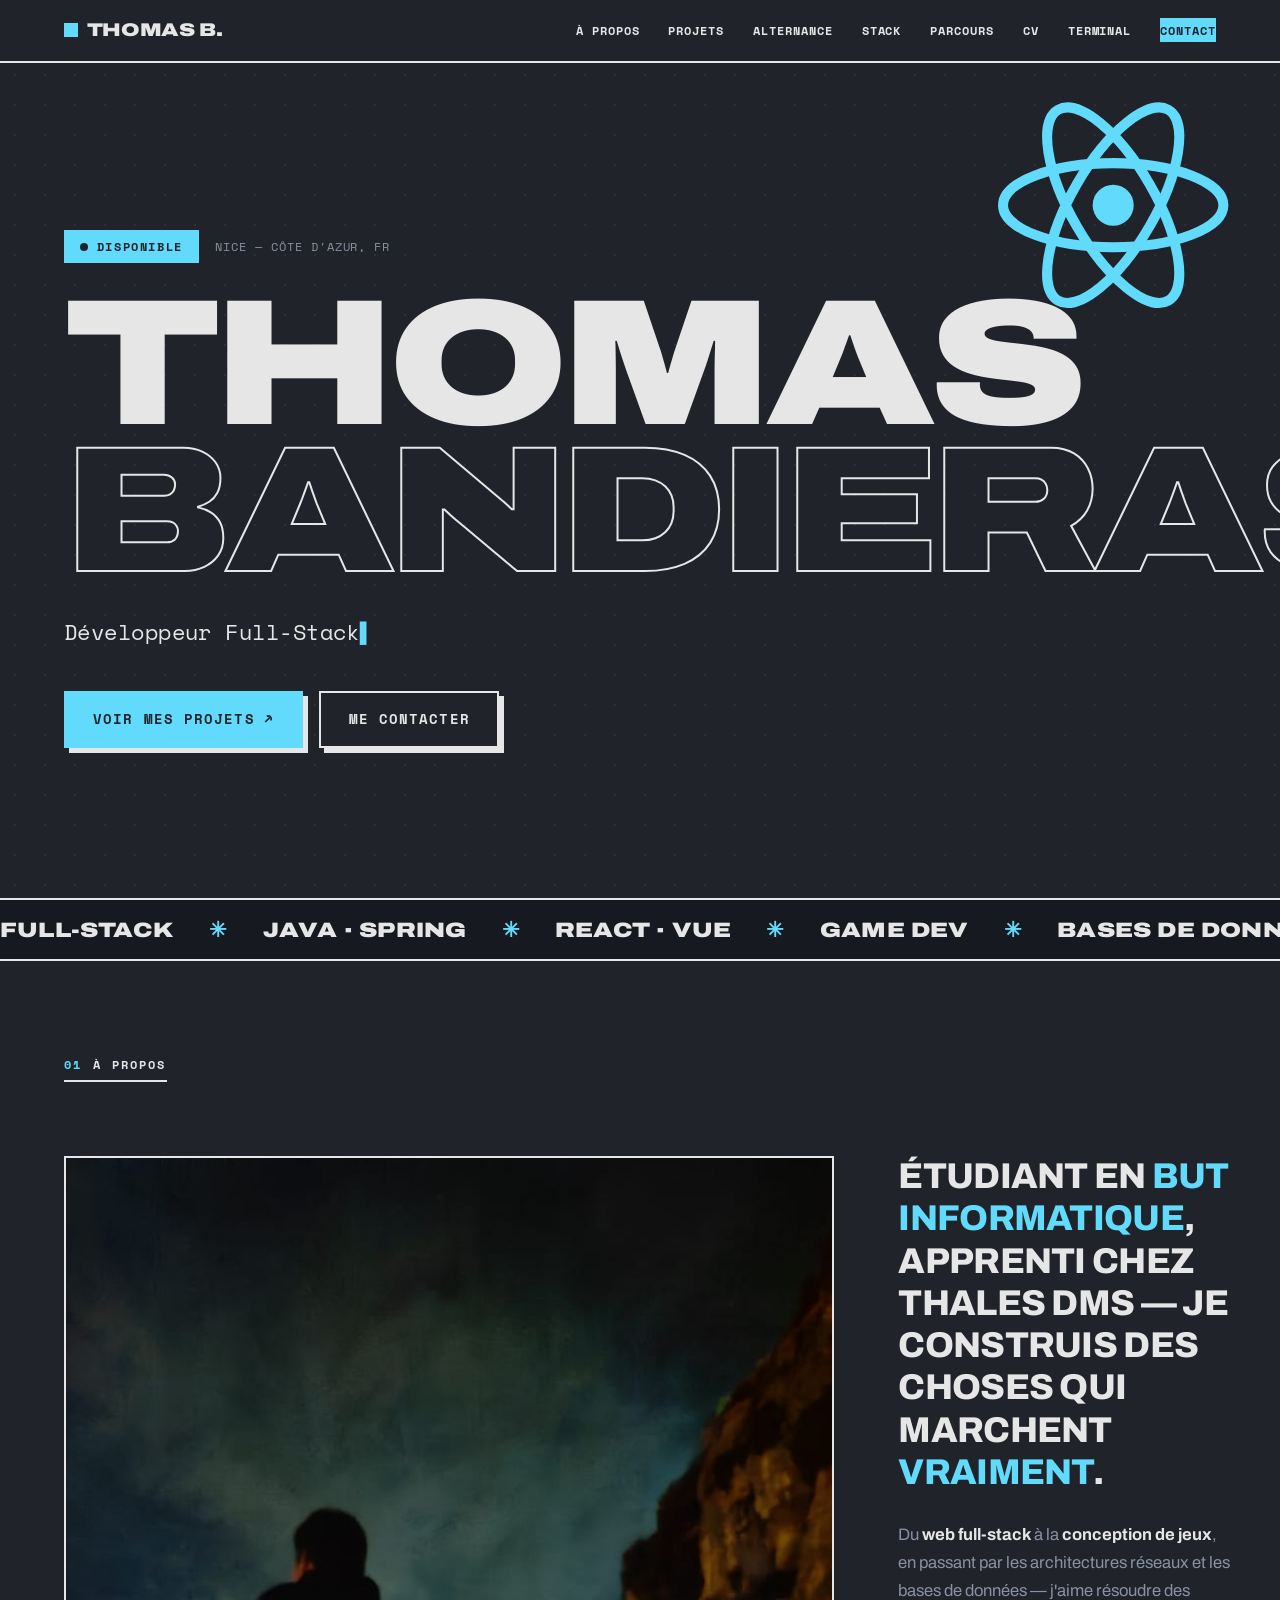
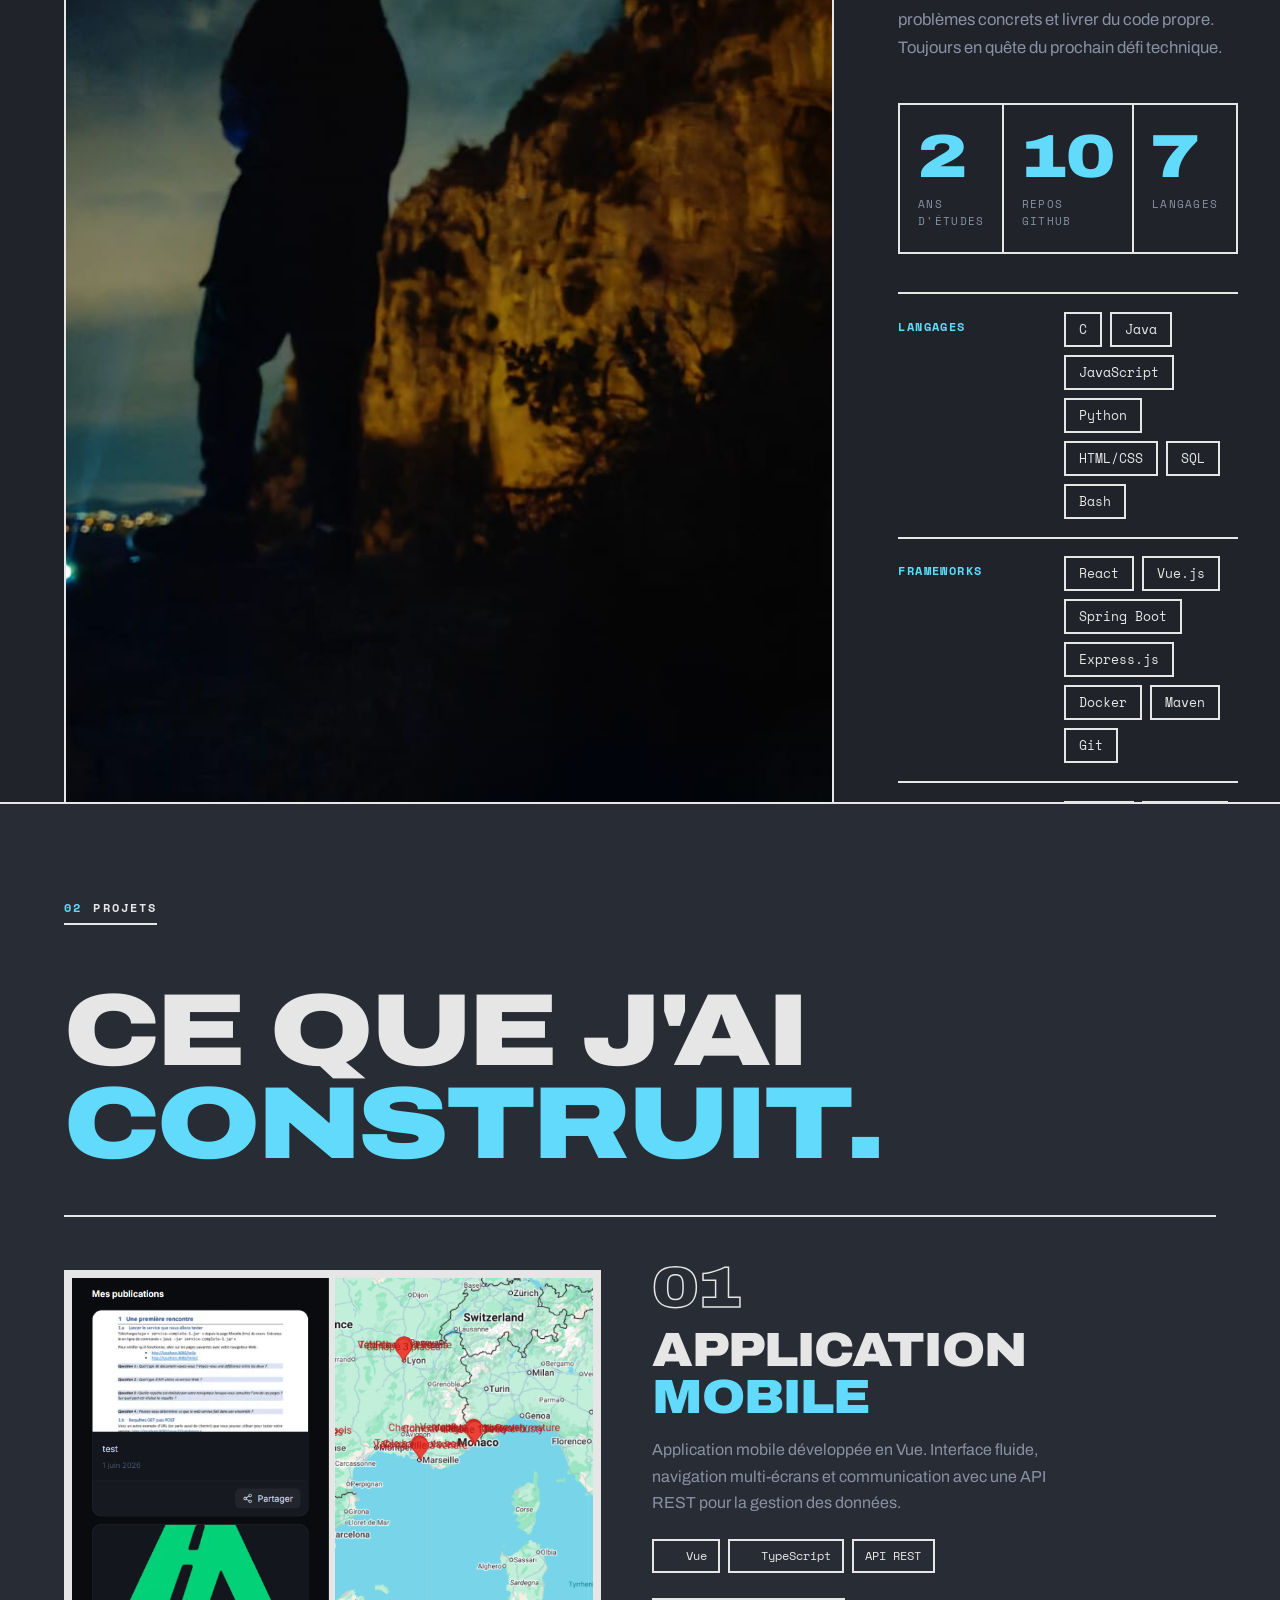
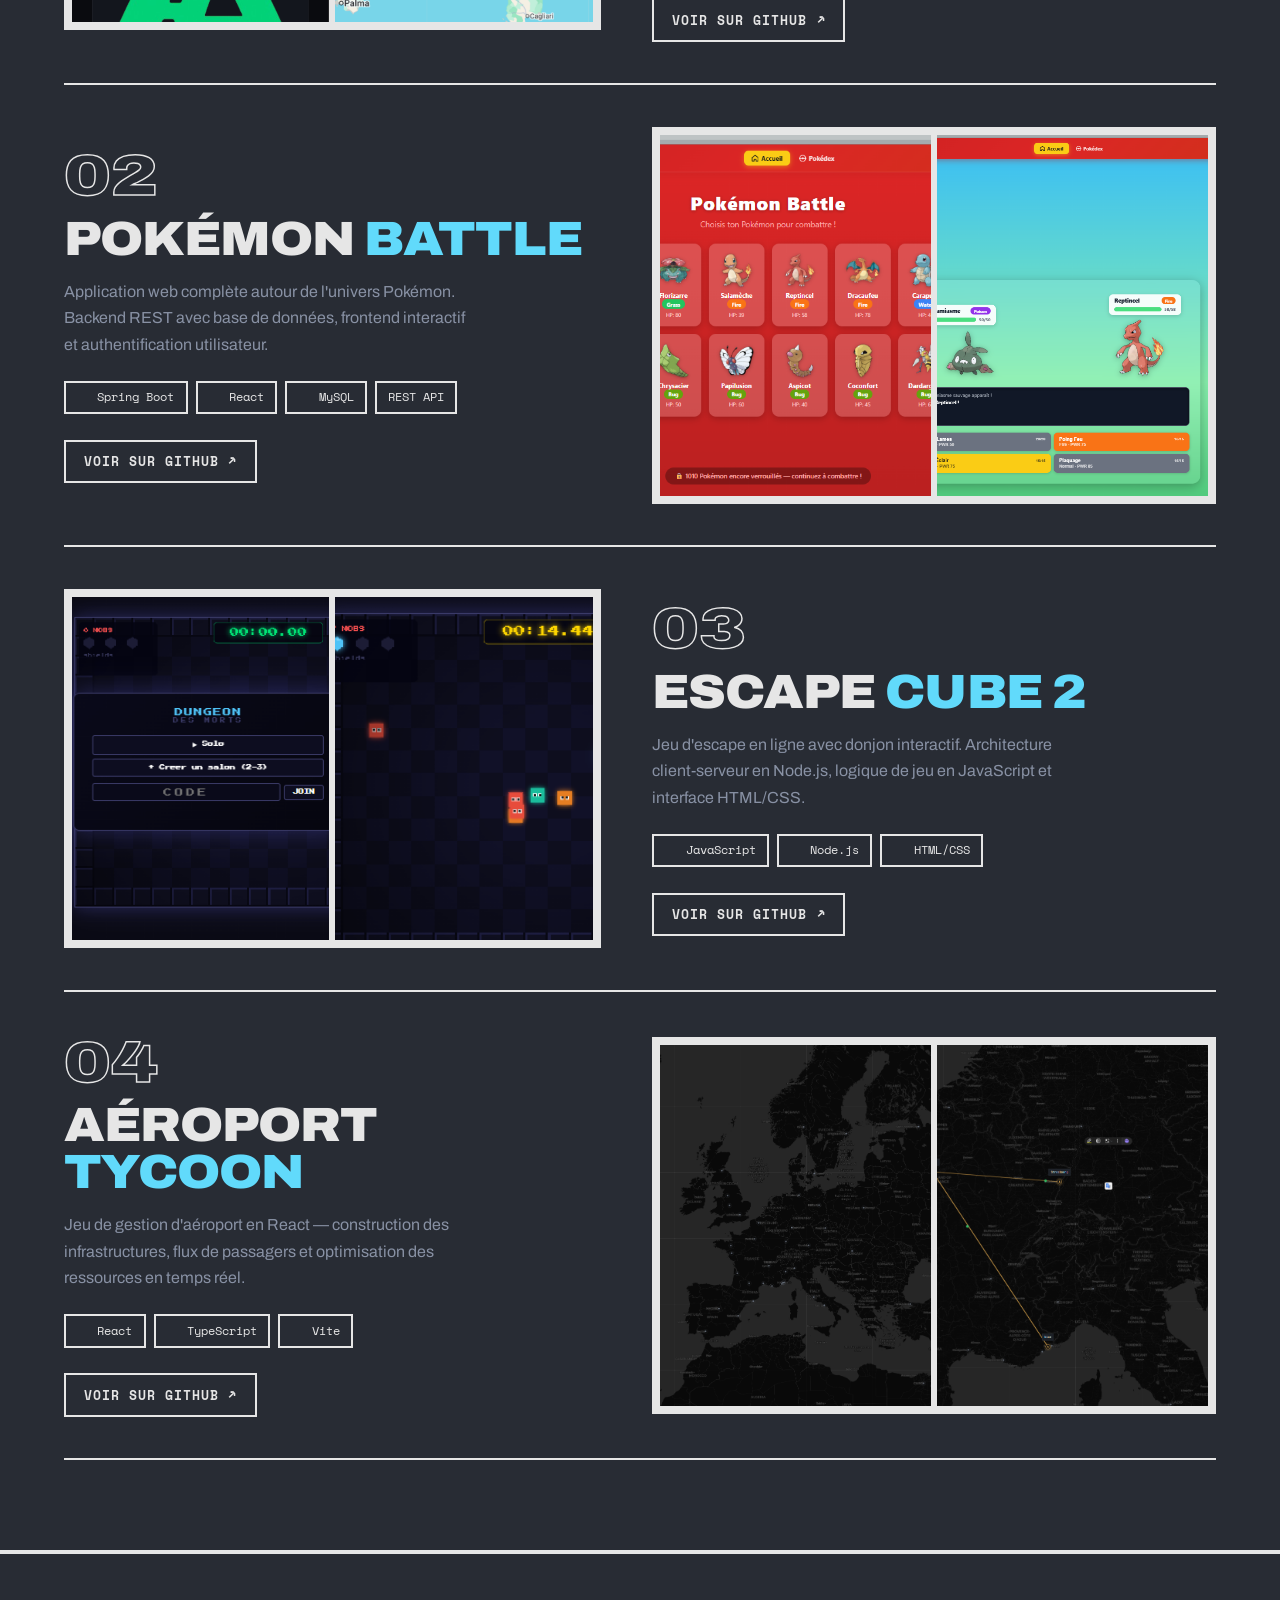
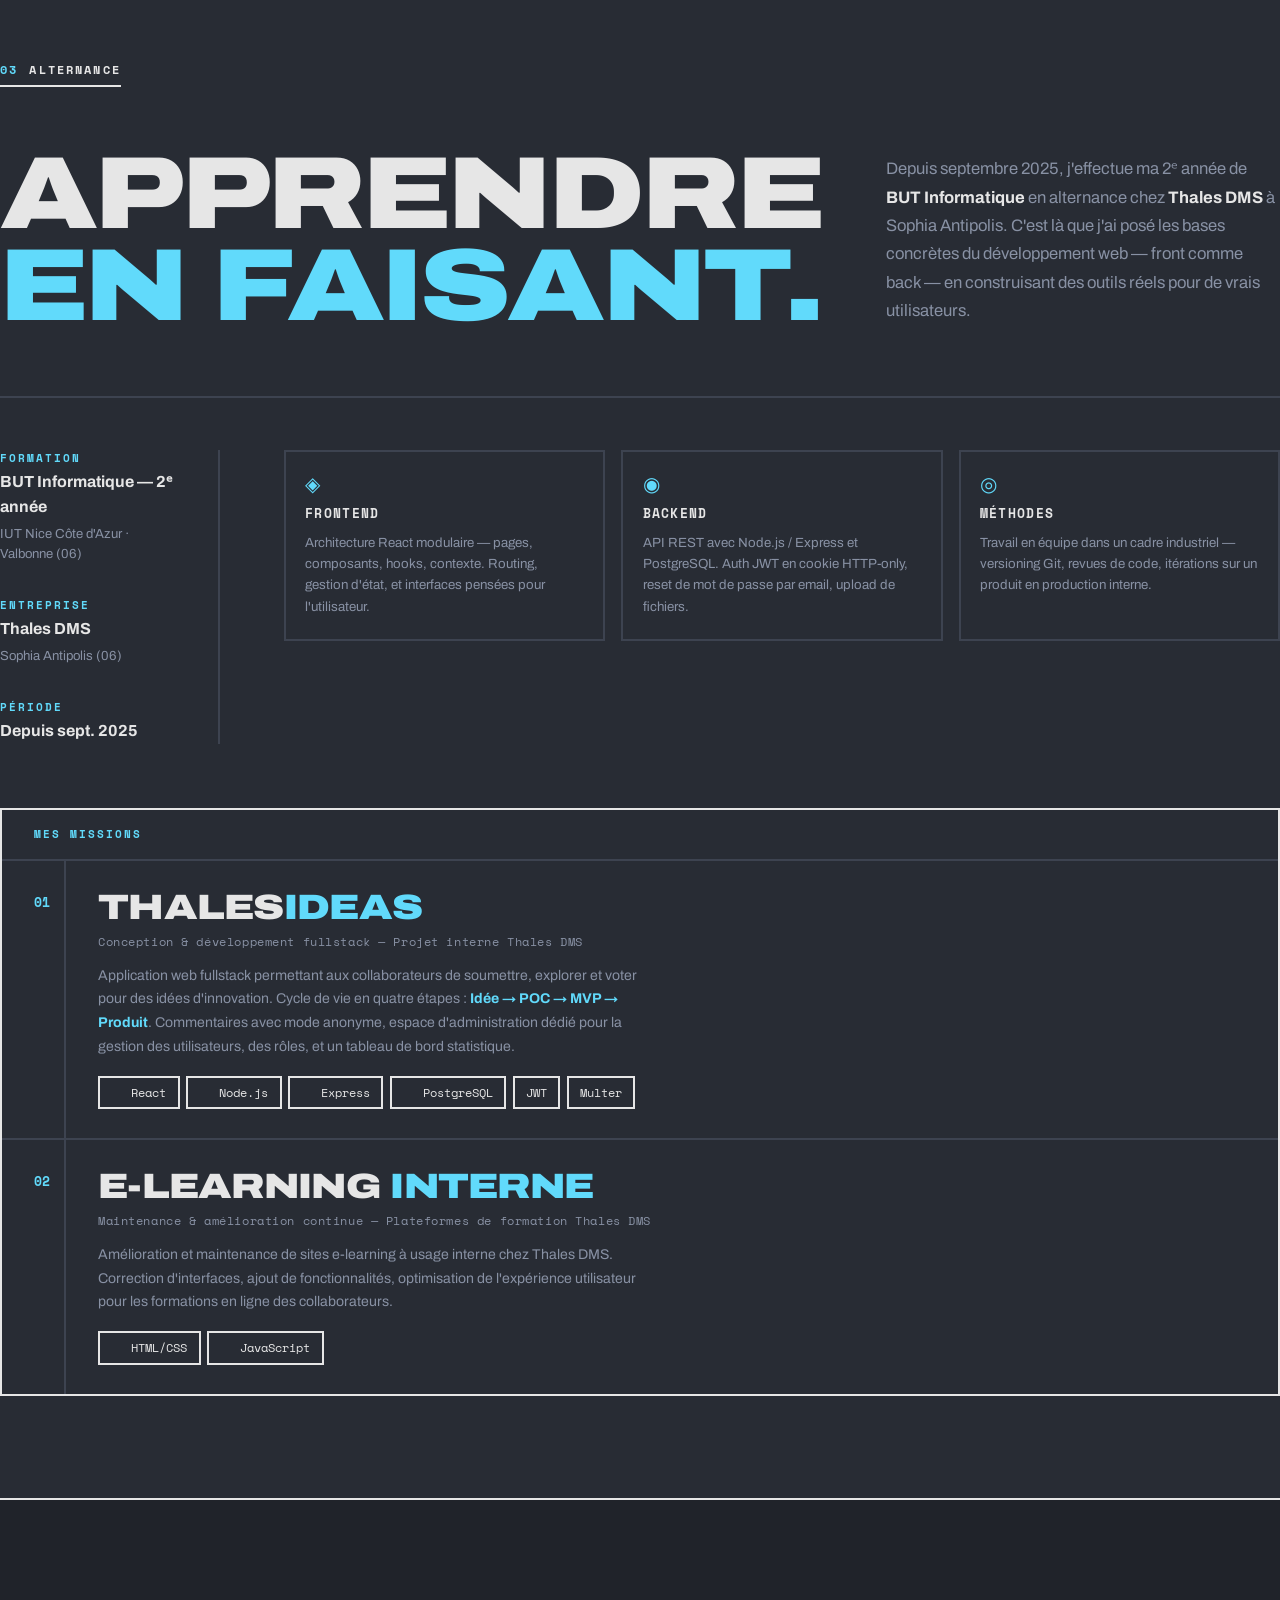
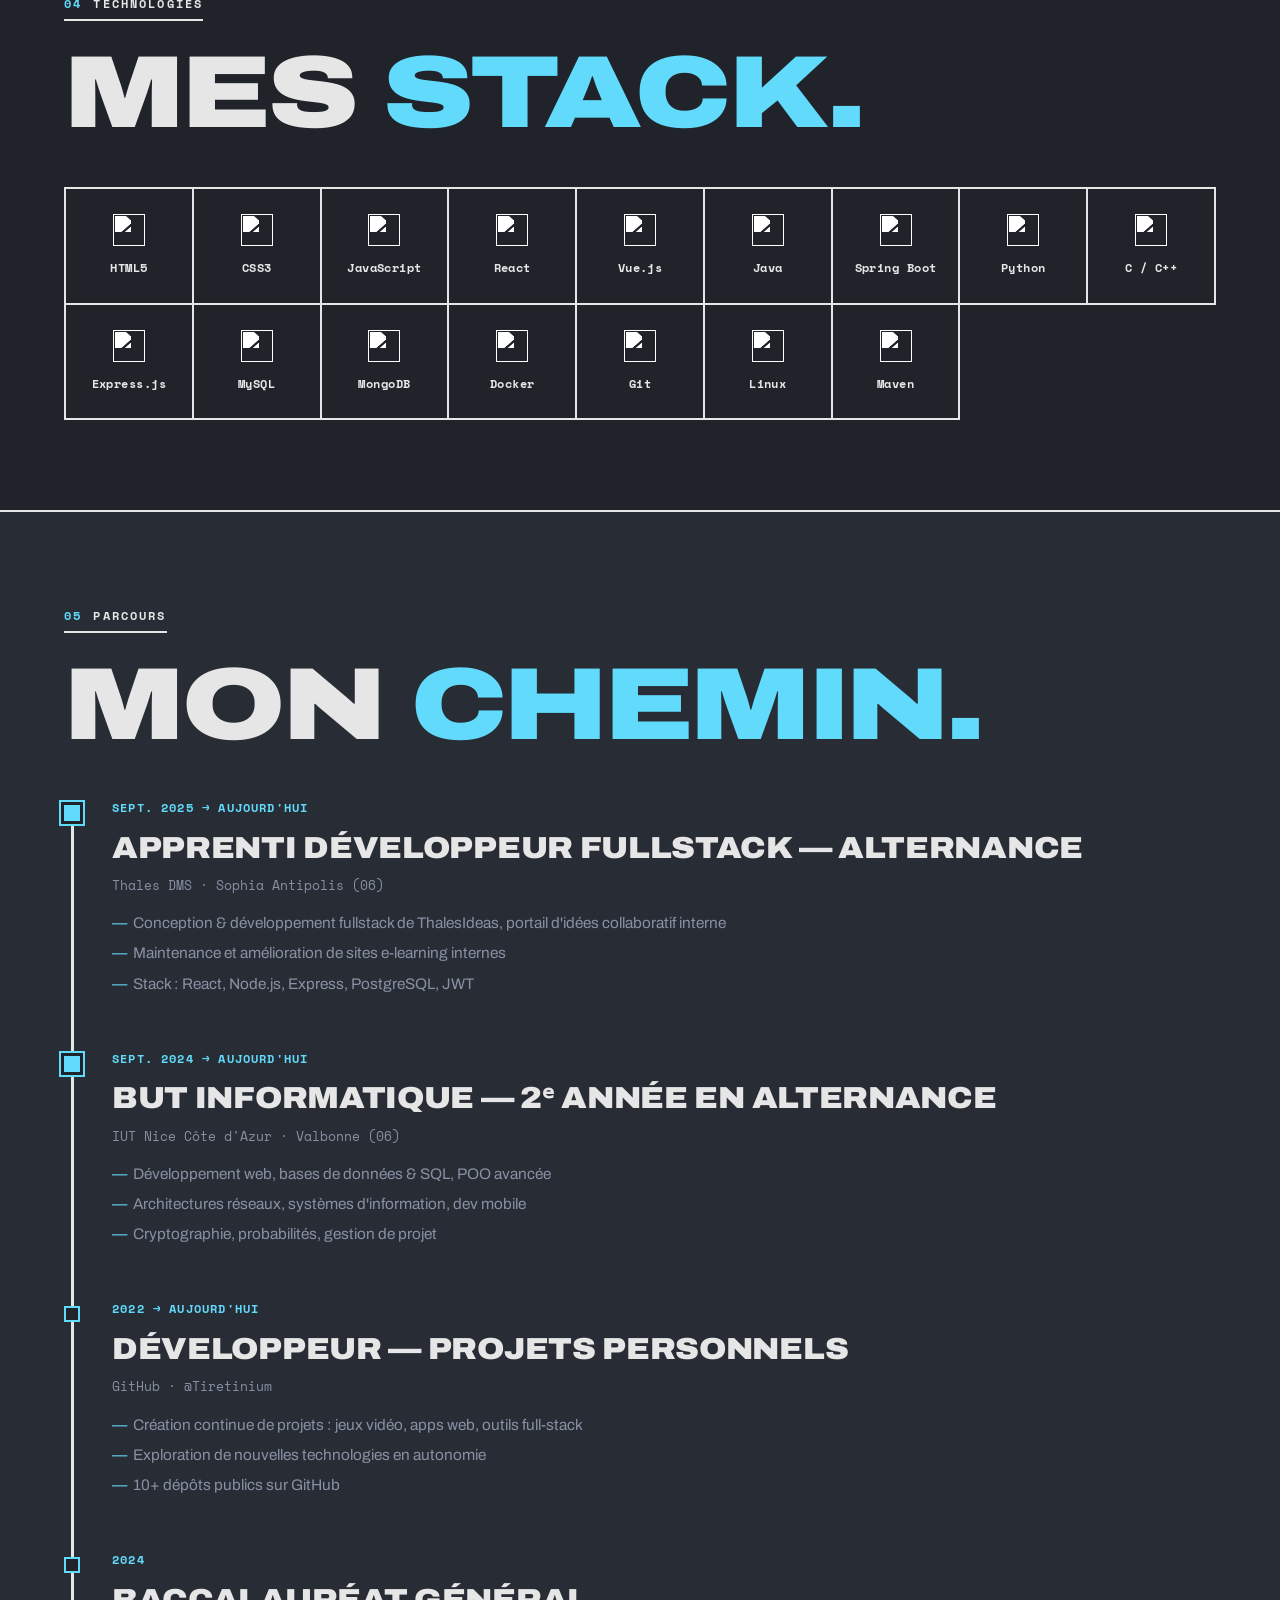
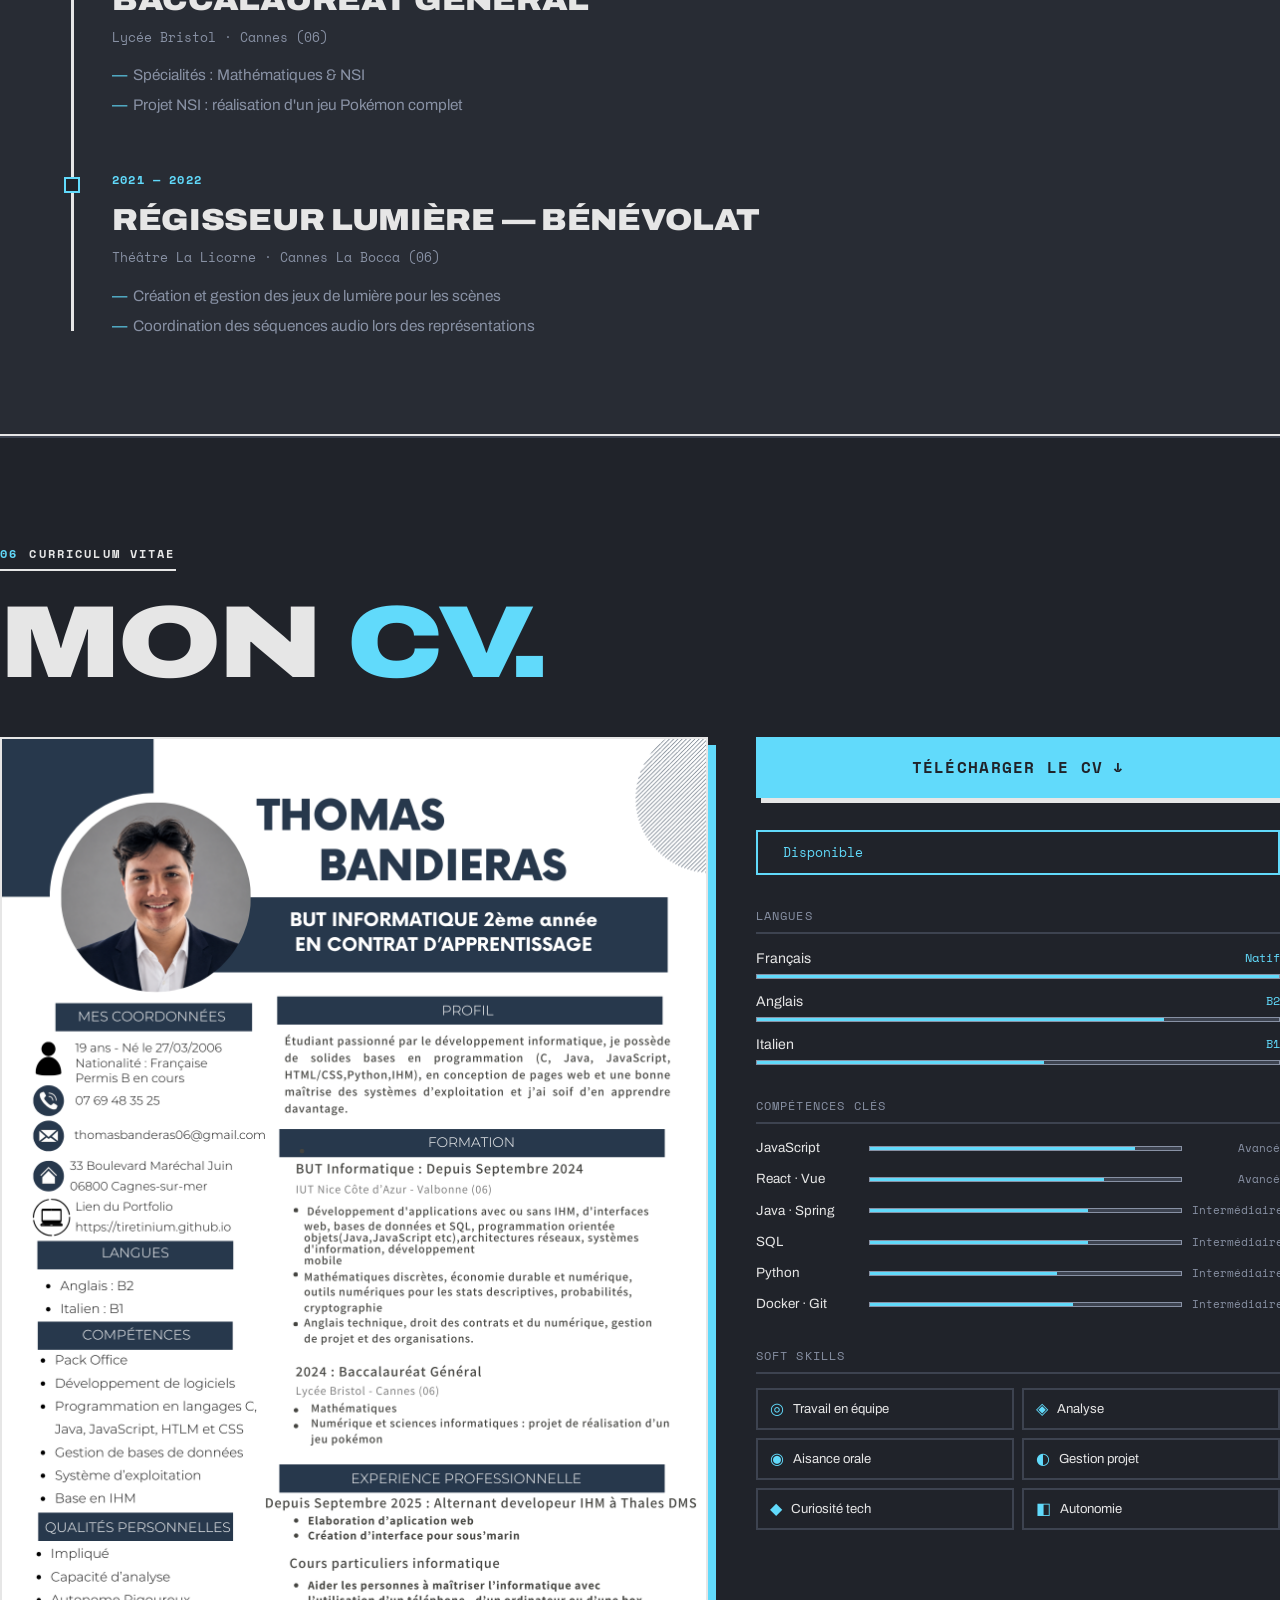
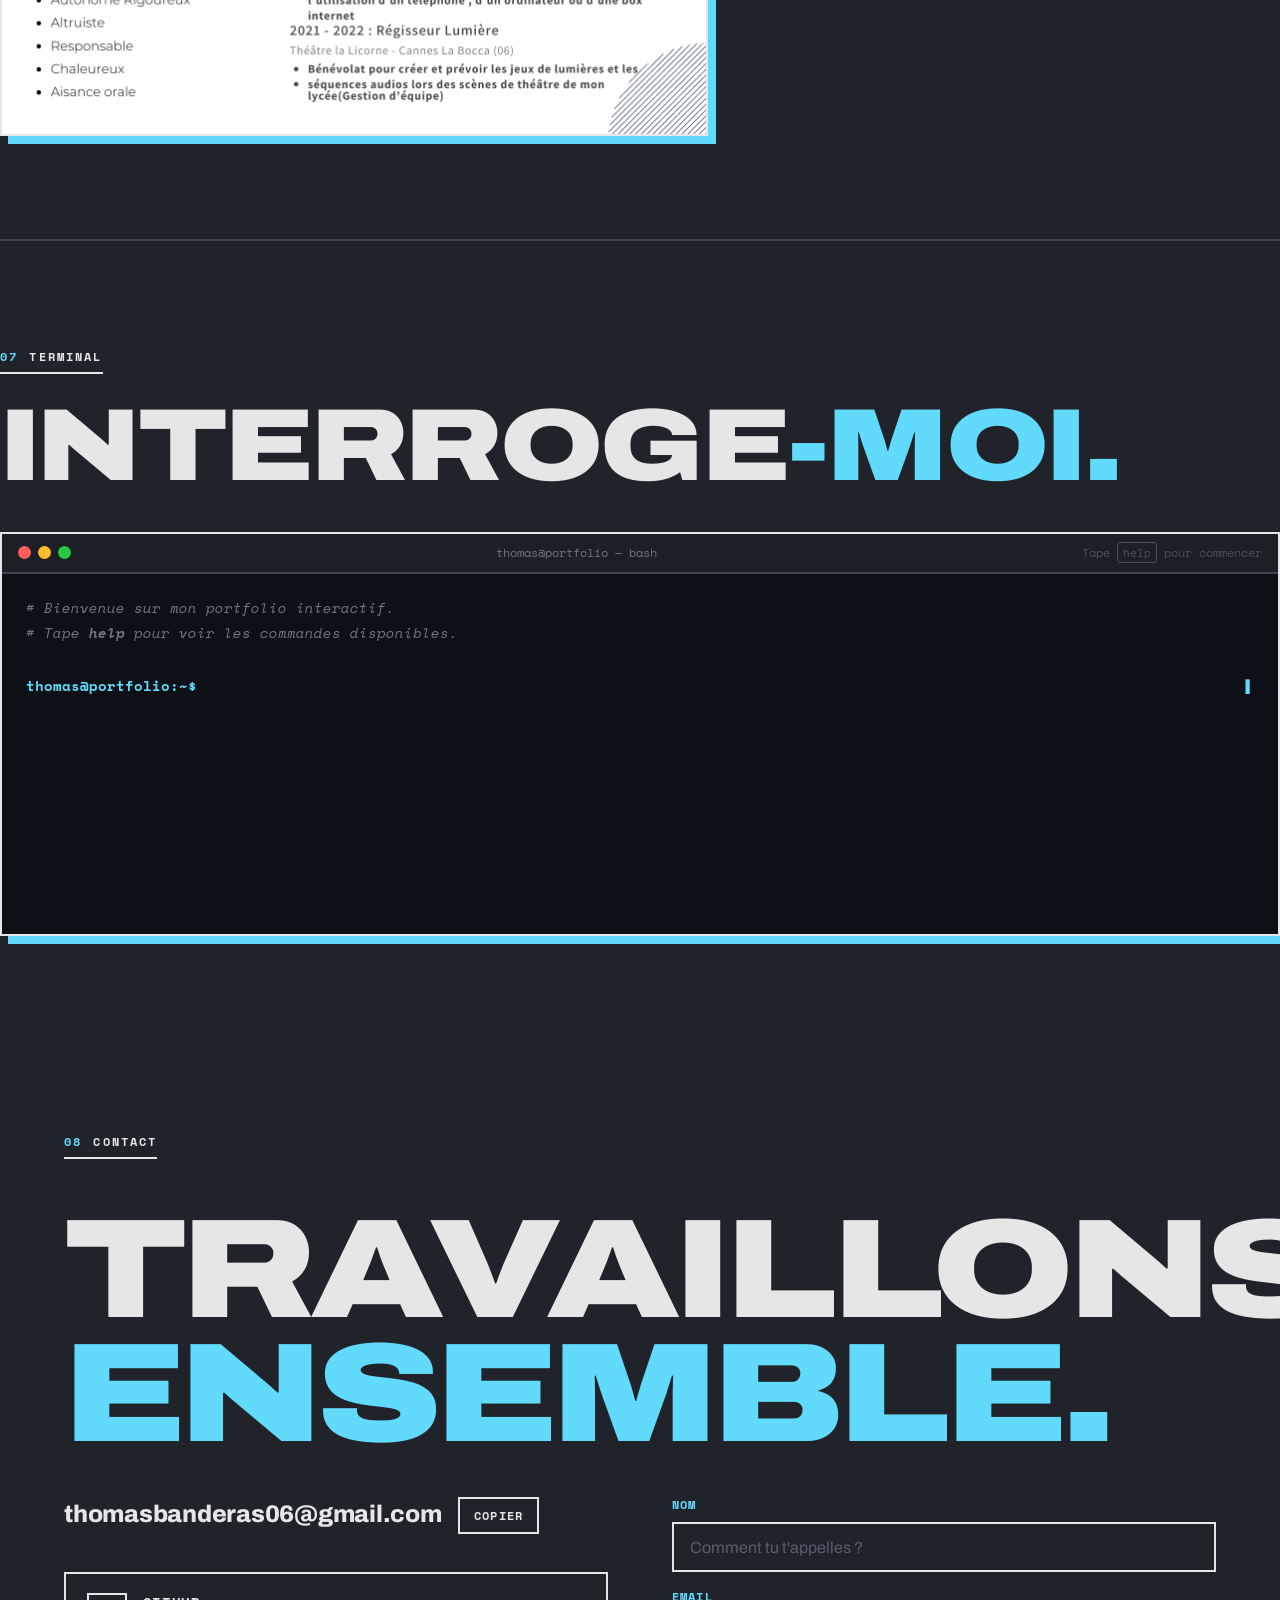
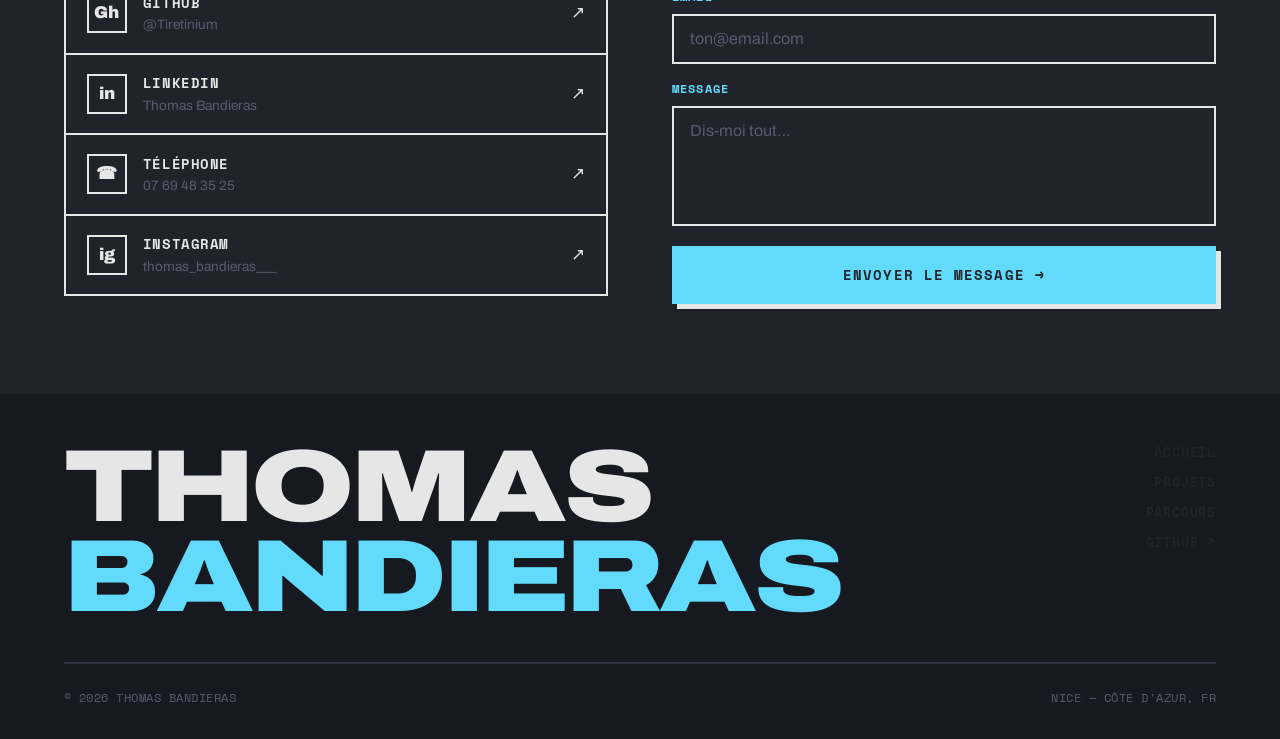
==== index.html @ 8ce086b6 "final" ====
﻿<!DOCTYPE html>
<html lang="fr">
<head>
<meta charset="UTF-8">
<meta name="viewport" content="width=device-width, initial-scale=1.0">
<title>Thomas Bandieras — Développeur</title>
<link rel="preconnect" href="https://fonts.googleapis.com">
<link rel="preconnect" href="https://fonts.gstatic.com" crossorigin>
<link href="https://fonts.googleapis.com/css2?family=Archivo:wdth,wght@100..125,400..900&family=Space+Mono:wght@400;700&display=swap" rel="stylesheet">
<link rel="stylesheet" href="styles.css">
</head>
<body>

<!-- ============================ NAV ============================ -->
<header class="nav" id="nav">
  <a href="#hero" class="brand"><span class="blob"></span>Thomas B.</a>
  <nav>
    <ul class="nav-links">
      <li><a href="#about">À propos</a></li>
      <li><a href="#projects">Projets</a></li>
      <li><a href="#alternance">Alternance</a></li>
      <li><a href="#stack">Stack</a></li>
      <li><a href="#timeline">Parcours</a></li>
      <li><a href="#cv">CV</a></li>
      <li><a href="#terminal">Terminal</a></li>
      <li><a href="#contact" class="nav-cta">Contact</a></li>
    </ul>
  </nav>
  <button class="burger" id="burger" aria-label="Menu">
    <span></span><span></span><span></span>
  </button>
</header>

<div class="mobile-menu" id="mobileMenu">
  <a href="#about">À propos</a>
  <a href="#projects">Projets</a>
  <a href="#alternance">Alternance</a>
  <a href="#stack">Stack</a>
  <a href="#timeline">Parcours</a>
  <a href="#cv">CV</a>
  <a href="#terminal">Terminal</a>
  <a href="#contact">Contact</a>
</div>

<!-- ============================ HERO ============================ -->
<section id="hero" data-screen-label="Hero">
  <div class="hero-react" aria-hidden="true">
    <svg viewBox="-11.5 -10.23174 23 20.46348" xmlns="http://www.w3.org/2000/svg">
      <circle cx="0" cy="0" r="2.05" fill="#61DAFB"/>
      <g stroke="#61DAFB" stroke-width="1" fill="none">
        <ellipse rx="11" ry="4.2"/>
        <ellipse rx="11" ry="4.2" transform="rotate(60)"/>
        <ellipse rx="11" ry="4.2" transform="rotate(120)"/>
      </g>
    </svg>
  </div>
  <div class="hero-inner">
    <div class="hero-top">
      <span class="sticker"><span class="dot"></span>Disponible</span>
      <span class="hero-loc">Nice — Côte d'Azur, FR</span>
    </div>

    <h1 class="hero-name">
      <span class="l1">THOMAS</span><br>
      <span class="l2">BANDIERAS</span>
    </h1>

    <p class="hero-role">
      <span id="typewriter"></span><span class="cur">▌</span>
    </p>

    <div class="hero-ctas">
      <a href="#projects" class="btn btn-fill">Voir mes projets <span class="arr">↗</span></a>
      <a href="#contact" class="btn btn-line">Me contacter</a>
    </div>
  </div>
</section>

<!-- ============================ MARQUEE ============================ -->
<div class="marquee" aria-hidden="true">
  <div class="marquee-track" id="marquee">
    <span>Full-Stack</span><span class="star">✳</span>
    <span>Java · Spring</span><span class="star">✳</span>
    <span>React · Vue</span><span class="star">✳</span>
    <span>Game Dev</span><span class="star">✳</span>
    <span>Bases de données</span><span class="star">✳</span>
    <span>DevOps</span><span class="star">✳</span>
  </div>
</div>

<!-- ============================ ABOUT ============================ -->
<section id="about" data-screen-label="À propos">
  <div class="wrap">
    <div class="kicker"><span class="idx">01</span> À propos</div>
    <div class="about-grid">

       <div class="about-photo reveal" style="display: flex; flex-direction: column; height: 100%;">
        <image-slot id="portrait" shape="rect" src="/imageAmettredanslehtml/phtoThomas.jpg" placeholder="" fit="cover" style="height: 100%; min-height: 450px; width: 100%; object-fit: cover;"></image-slot>
        <span class="photo-tag" style="margin-top: auto;">Nice, FR · 2026</span>
      </div>

      <div class="reveal">
        <p class="about-lead">
          Étudiant en <em>BUT Informatique</em>, apprenti chez Thales DMS — je construis des choses qui marchent <em>vraiment</em>.
        </p>
        <p class="about-body">
          Du <strong>web full-stack</strong> à la <strong>conception de jeux</strong>, en passant par les architectures réseaux et les bases de données — j'aime résoudre des problèmes concrets et livrer du code propre. Toujours en quête du prochain défi technique.
        </p>

        <div class="stats">
          <div class="stat"><div class="num" data-target="2">0</div><div class="lab">Ans d'études</div></div>
          <div class="stat"><div class="num" data-target="10">0</div><div class="lab">Repos GitHub</div></div>
          <div class="stat"><div class="num" data-target="7">0</div><div class="lab">Langages</div></div>
        </div>

        <div class="skills">
          <div class="skill-row">
            <div class="cat">Langages</div>
            <div class="tags">
              <a class="tag" href="https://www.open-std.org/jtc1/sc22/wg14/" target="_blank" rel="noopener">C</a>
              <a class="tag" href="https://openjdk.org" target="_blank" rel="noopener">Java</a>
              <a class="tag" href="https://developer.mozilla.org/docs/Web/JavaScript" target="_blank" rel="noopener">JavaScript</a>
              <a class="tag" href="https://www.python.org" target="_blank" rel="noopener">Python</a>
              <a class="tag" href="https://developer.mozilla.org/docs/Web/HTML" target="_blank" rel="noopener">HTML/CSS</a>
              <a class="tag" href="https://www.w3schools.com/sql/" target="_blank" rel="noopener">SQL</a>
              <a class="tag" href="https://www.gnu.org/software/bash/" target="_blank" rel="noopener">Bash</a>
            </div>
          </div>
          <div class="skill-row">
            <div class="cat">Frameworks</div>
            <div class="tags">
              <a class="tag" href="https://react.dev" target="_blank" rel="noopener">React</a>
              <a class="tag" href="https://vuejs.org" target="_blank" rel="noopener">Vue.js</a>
              <a class="tag" href="https://spring.io/projects/spring-boot" target="_blank" rel="noopener">Spring Boot</a>
              <a class="tag" href="https://expressjs.com" target="_blank" rel="noopener">Express.js</a>
              <a class="tag" href="https://www.docker.com" target="_blank" rel="noopener">Docker</a>
              <a class="tag" href="https://maven.apache.org" target="_blank" rel="noopener">Maven</a>
              <a class="tag" href="https://git-scm.com" target="_blank" rel="noopener">Git</a>
            </div>
          </div>
          <div class="skill-row">
            <div class="cat">Bases de données</div>
            <div class="tags">
              <a class="tag" href="https://www.mysql.com" target="_blank" rel="noopener">MySQL</a>
              <a class="tag" href="https://mariadb.org" target="_blank" rel="noopener">MariaDB</a>
              <a class="tag" href="https://www.mongodb.com" target="_blank" rel="noopener">MongoDB</a>
              <a class="tag" href="https://www.sqlite.org" target="_blank" rel="noopener">SQLite</a>
            </div>
          </div>
          <div class="skill-row">
            <div class="cat">Soft skills</div>
            <div class="tags">
              <span class="tag">Travail en équipe</span>
              <span class="tag">Analyse</span>
              <span class="tag">Aisance orale</span>
              <span class="tag">Anglais B2</span>
              <span class="tag">Italien B1</span>
            </div>
          </div>
        </div>
      </div>
    </div>
  </div>
</section>

<!-- ============================ PROJECTS ============================ -->
<section id="projects" data-screen-label="Projets">
  <div class="wrap">
    <div class="kicker"><span class="idx">02</span> Projets</div>
    <div class="proj-head">
      <h2 class="section-head">Ce que j'ai<br><em class="accent">construit.</em></h2>
    </div>

    <div class="proj-list">

      <!-- 01 -->
      <article class="proj reveal">
        <div class="proj-visual">
          <div class="shots">
            <img src="imageAmettredanslehtml/AppMobile1.png" alt="App Mobile screen 1">
            <img src="imageAmettredanslehtml/AppMobile2.png" alt="App Mobile screen 2">
          </div>
        </div>
        <div class="proj-body">
          <div class="proj-num">01</div>
          <h3 class="proj-title">Application <em>Mobile</em></h3>
          <p class="proj-desc">Application mobile développée en Vue. Interface fluide, navigation multi-écrans et communication avec une API REST pour la gestion des données.</p>
          <div class="proj-tech">
            <span class="chip"><img src="https://cdn.simpleicons.org/vuedotjs/121212" alt="">Vue</span>
            <span class="chip"><img src="https://cdn.simpleicons.org/typescript/121212" alt="">TypeScript</span>
            <span class="chip">API REST</span>
          </div>
          <a href="https://github.com/Tiretinium/appmobile" target="_blank" class="proj-go">Voir sur GitHub ↗</a>
        </div>
      </article>

      <!-- 02 -->
      <article class="proj reveal">
        <div class="proj-visual">
          <div class="shots">
            <img src="imageAmettredanslehtml/PokeBattle1.png" alt="Pokémon Battle screen 1">
            <img src="imageAmettredanslehtml/PokeBattle2.png" alt="Pokémon Battle screen 2">
          </div>
        </div>
        <div class="proj-body">
          <div class="proj-num">02</div>
          <h3 class="proj-title">Pokémon<em> Battle</em></h3>
          <p class="proj-desc">Application web complète autour de l'univers Pokémon. Backend REST avec base de données, frontend interactif et authentification utilisateur.</p>
          <div class="proj-tech">
            <span class="chip"><img src="https://cdn.simpleicons.org/springboot/121212" alt="">Spring Boot</span>
            <span class="chip"><img src="https://cdn.simpleicons.org/react/121212" alt="">React</span>
            <span class="chip"><img src="https://cdn.simpleicons.org/mysql/121212" alt="">MySQL</span>
            <span class="chip">REST API</span>
          </div>
          <a href="https://github.com/Tiretinium/Pokeapp-Frontend" target="_blank" class="proj-go">Voir sur GitHub ↗</a>
        </div>
      </article>

      <!-- 03 -->
      <article class="proj reveal">
        <div class="proj-visual">
          <div class="shots">
            <img src="imageAmettredanslehtml/EscapeCube1.png" alt="Escape Cube screen 1">
            <img src="imageAmettredanslehtml/EscapeCube2.png" alt="Escape Cube screen 2">
          </div>
        </div>
        <div class="proj-body">
          <div class="proj-num">03</div>
          <h3 class="proj-title">Escape <em>Cube 2</em></h3>
          <p class="proj-desc">Jeu d'escape en ligne avec donjon interactif. Architecture client-serveur en Node.js, logique de jeu en JavaScript et interface HTML/CSS.</p>
          <div class="proj-tech">
            <span class="chip"><img src="https://cdn.simpleicons.org/javascript/121212" alt="">JavaScript</span>
            <span class="chip"><img src="https://cdn.simpleicons.org/nodedotjs/121212" alt="">Node.js</span>
            <span class="chip"><img src="https://cdn.simpleicons.org/html5/121212" alt="">HTML/CSS</span>
          </div>
          <a href="https://github.com/Tiretinium/EscapeCube2" target="_blank" class="proj-go">Voir sur GitHub ↗</a>
        </div>
      </article>

      <!-- 04 -->
      <article class="proj reveal">
        <div class="proj-visual">
          <div class="shots">
            <img src="imageAmettredanslehtml/AeroportTycon1.png" alt="Aéroport Tycoon screen 1">
            <img src="imageAmettredanslehtml/AeroportTycon2.png" alt="Aéroport Tycoon screen 2">
          </div>
        </div>
        <div class="proj-body">
          <div class="proj-num">04</div>
          <h3 class="proj-title">Aéroport <em>Tycoon</em></h3>
          <p class="proj-desc">Jeu de gestion d'aéroport en React — construction des infrastructures, flux de passagers et optimisation des ressources en temps réel.</p>
          <div class="proj-tech">
            <span class="chip"><img src="https://cdn.simpleicons.org/react/121212" alt="">React</span>
            <span class="chip"><img src="https://cdn.simpleicons.org/typescript/121212" alt="">TypeScript</span>
            <span class="chip"><img src="https://cdn.simpleicons.org/vite/121212" alt="">Vite</span>
          </div>
          <a href="https://github.com/Tiretinium/A-roportTycon" target="_blank" class="proj-go">Voir sur GitHub ↗</a>
        </div>
      </article>

    </div>
  </div>
</section>

<!-- ============================ ALTERNANCE ============================ -->
<section id="alternance" data-screen-label="Alternance">
  <div class="wrap">
    <div class="kicker"><span class="idx">03</span> Alternance</div>

    <div class="alt-head">
      <h2 class="section-head">Apprendre<br><em class="accent">en faisant.</em></h2>
      <p class="alt-intro">Depuis septembre 2025, j'effectue ma 2ᵉ année de <strong>BUT Informatique</strong> en alternance chez <strong>Thales DMS</strong> à Sophia Antipolis. C'est là que j'ai posé les bases concrètes du développement web — front comme back — en construisant des outils réels pour de vrais utilisateurs.</p>
    </div>

    <div class="alt-grid">
      <!-- Contexte -->
      <div class="alt-context reveal">
        <div class="alt-info-block">
          <span class="alt-info-label">Formation</span>
          <strong class="alt-info-val">BUT Informatique — 2ᵉ année</strong>
          <span class="alt-info-sub">IUT Nice Côte d'Azur · Valbonne (06)</span>
        </div>
        <div class="alt-info-block">
          <span class="alt-info-label">Entreprise</span>
          <strong class="alt-info-val">Thales DMS</strong>
          <span class="alt-info-sub">Sophia Antipolis (06)</span>
        </div>
        <div class="alt-info-block">
          <span class="alt-info-label">Période</span>
          <strong class="alt-info-val">Depuis sept. 2025</strong>
        </div>
      </div>

      <!-- Ce que j'ai appris -->
      <div class="alt-skills reveal">
        <div class="alt-skill-card">
          <div class="alt-skill-ico">◈</div>
          <div class="alt-skill-name">Frontend</div>
          <p class="alt-skill-desc">Architecture React modulaire — pages, composants, hooks, contexte. Routing, gestion d'état, et interfaces pensées pour l'utilisateur.</p>
        </div>
        <div class="alt-skill-card">
          <div class="alt-skill-ico">◉</div>
          <div class="alt-skill-name">Backend</div>
          <p class="alt-skill-desc">API REST avec Node.js / Express et PostgreSQL. Auth JWT en cookie HTTP-only, reset de mot de passe par email, upload de fichiers.</p>
        </div>
        <div class="alt-skill-card">
          <div class="alt-skill-ico">◎</div>
          <div class="alt-skill-name">Méthodes</div>
          <p class="alt-skill-desc">Travail en équipe dans un cadre industriel — versioning Git, revues de code, itérations sur un produit en production interne.</p>
        </div>
      </div>
    </div>

    <!-- Missions -->
    <div class="alt-missions reveal">
      <div class="alt-missions-kicker">Mes missions</div>

      <div class="alt-mission">
        <div class="alt-mission-num">01</div>
        <div class="alt-mission-body">
          <h3 class="alt-mission-title">Thales<em>Ideas</em></h3>
          <p class="alt-mission-sub">Conception &amp; développement fullstack — Projet interne Thales DMS</p>
          <p class="alt-mission-desc">Application web fullstack permettant aux collaborateurs de soumettre, explorer et voter pour des idées d'innovation. Cycle de vie en quatre étapes&nbsp;: <em>Idée → POC → MVP → Produit</em>. Commentaires avec mode anonyme, espace d'administration dédié pour la gestion des utilisateurs, des rôles, et un tableau de bord statistique.</p>
          <div class="alt-mission-tech">
            <span class="chip"><img src="https://cdn.simpleicons.org/react/121212" alt="">React</span>
            <span class="chip"><img src="https://cdn.simpleicons.org/nodedotjs/121212" alt="">Node.js</span>
            <span class="chip"><img src="https://cdn.simpleicons.org/express/121212" alt="">Express</span>
            <span class="chip"><img src="https://cdn.simpleicons.org/postgresql/121212" alt="">PostgreSQL</span>
            <span class="chip">JWT</span>
            <span class="chip">Multer</span>
          </div>
        </div>
      </div>

      <div class="alt-mission">
        <div class="alt-mission-num">02</div>
        <div class="alt-mission-body">
          <h3 class="alt-mission-title">E-Learning <em>interne</em></h3>
          <p class="alt-mission-sub">Maintenance &amp; amélioration continue — Plateformes de formation Thales DMS</p>
          <p class="alt-mission-desc">Amélioration et maintenance de sites e-learning à usage interne chez Thales DMS. Correction d'interfaces, ajout de fonctionnalités, optimisation de l'expérience utilisateur pour les formations en ligne des collaborateurs.</p>
          <div class="alt-mission-tech">
            <span class="chip"><img src="https://cdn.simpleicons.org/html5/121212" alt="">HTML/CSS</span>
            <span class="chip"><img src="https://cdn.simpleicons.org/javascript/121212" alt="">JavaScript</span>
          </div>
        </div>
      </div>

    </div>

  </div>
</section>

<!-- ============================ STACK ============================ -->
<section id="stack" data-screen-label="Stack">
  <div class="wrap">
    <div class="kicker"><span class="idx">04</span> Technologies</div>
    <h2 class="section-head">Mes <em class="accent">stack.</em></h2>
    <div class="stack-grid">
      <a class="stack-cell reveal" href="https://developer.mozilla.org/docs/Web/HTML" target="_blank" rel="noopener"><img src="https://cdn.simpleicons.org/html5/121212" alt=""><span class="nm">HTML5</span></a>
      <a class="stack-cell reveal" href="https://developer.mozilla.org/docs/Web/CSS" target="_blank" rel="noopener"><img src="https://cdn.simpleicons.org/css/121212" alt=""><span class="nm">CSS3</span></a>
      <a class="stack-cell reveal" href="https://developer.mozilla.org/docs/Web/JavaScript" target="_blank" rel="noopener"><img src="https://cdn.simpleicons.org/javascript/121212" alt=""><span class="nm">JavaScript</span></a>
      <a class="stack-cell reveal" href="https://react.dev" target="_blank" rel="noopener"><img src="https://cdn.simpleicons.org/react/121212" alt=""><span class="nm">React</span></a>
      <a class="stack-cell reveal" href="https://vuejs.org" target="_blank" rel="noopener"><img src="https://cdn.simpleicons.org/vuedotjs/121212" alt=""><span class="nm">Vue.js</span></a>
      <a class="stack-cell reveal" href="https://openjdk.org" target="_blank" rel="noopener"><img src="https://cdn.simpleicons.org/openjdk/121212" alt=""><span class="nm">Java</span></a>
      <a class="stack-cell reveal" href="https://spring.io/projects/spring-boot" target="_blank" rel="noopener"><img src="https://cdn.simpleicons.org/springboot/121212" alt=""><span class="nm">Spring Boot</span></a>
      <a class="stack-cell reveal" href="https://www.python.org" target="_blank" rel="noopener"><img src="https://cdn.simpleicons.org/python/121212" alt=""><span class="nm">Python</span></a>
      <a class="stack-cell reveal" href="https://isocpp.org" target="_blank" rel="noopener"><img src="https://cdn.simpleicons.org/c/121212" alt=""><span class="nm">C / C++</span></a>
      <a class="stack-cell reveal" href="https://expressjs.com" target="_blank" rel="noopener"><img src="https://cdn.simpleicons.org/express/121212" alt=""><span class="nm">Express.js</span></a>
      <a class="stack-cell reveal" href="https://www.mysql.com" target="_blank" rel="noopener"><img src="https://cdn.simpleicons.org/mysql/121212" alt=""><span class="nm">MySQL</span></a>
      <a class="stack-cell reveal" href="https://www.mongodb.com" target="_blank" rel="noopener"><img src="https://cdn.simpleicons.org/mongodb/121212" alt=""><span class="nm">MongoDB</span></a>
      <a class="stack-cell reveal" href="https://www.docker.com" target="_blank" rel="noopener"><img src="https://cdn.simpleicons.org/docker/121212" alt=""><span class="nm">Docker</span></a>
      <a class="stack-cell reveal" href="https://git-scm.com" target="_blank" rel="noopener"><img src="https://cdn.simpleicons.org/git/121212" alt=""><span class="nm">Git</span></a>
      <a class="stack-cell reveal" href="https://www.linux.org" target="_blank" rel="noopener"><img src="https://cdn.simpleicons.org/linux/121212" alt=""><span class="nm">Linux</span></a>
      <a class="stack-cell reveal" href="https://maven.apache.org" target="_blank" rel="noopener"><img src="https://cdn.simpleicons.org/apachemaven/121212" alt=""><span class="nm">Maven</span></a>
    </div>
  </div>
</section>

<!-- ============================ TIMELINE ============================ -->
<section id="timeline" data-screen-label="Parcours">
  <div class="wrap">
    <div class="kicker"><span class="idx">05</span> Parcours</div>
    <h2 class="section-head">Mon <em class="accent">chemin.</em></h2>

    <div class="tl">
      <div class="tl-line"></div>

      <div class="tl-item reveal">
        <div class="tl-dot tl-dot--active"></div>
        <div class="tl-date">Sept. 2025 → Aujourd'hui</div>
        <div class="tl-role">Apprenti Développeur FullStack — Alternance</div>
        <div class="tl-org">Thales DMS · Sophia Antipolis (06)</div>
        <ul class="tl-desc">
          <li>Conception &amp; développement fullstack de ThalesIdeas, portail d'idées collaboratif interne</li>
          <li>Maintenance et amélioration de sites e-learning internes</li>
          <li>Stack : React, Node.js, Express, PostgreSQL, JWT</li>
        </ul>
      </div>

      <div class="tl-item reveal">
        <div class="tl-dot tl-dot--active"></div>
        <div class="tl-date">Sept. 2024 → Aujourd'hui</div>
        <div class="tl-role">BUT Informatique — 2ᵉ année en alternance</div>
        <div class="tl-org">IUT Nice Côte d'Azur · Valbonne (06)</div>
        <ul class="tl-desc">
          <li>Développement web, bases de données &amp; SQL, POO avancée</li>
          <li>Architectures réseaux, systèmes d'information, dev mobile</li>
          <li>Cryptographie, probabilités, gestion de projet</li>
        </ul>
      </div>

      <div class="tl-item reveal">
        <div class="tl-dot"></div>
        <div class="tl-date">2022 → Aujourd'hui</div>
        <div class="tl-role">Développeur — Projets personnels</div>
        <div class="tl-org">GitHub · @Tiretinium</div>
        <ul class="tl-desc">
          <li>Création continue de projets : jeux vidéo, apps web, outils full-stack</li>
          <li>Exploration de nouvelles technologies en autonomie</li>
          <li>10+ dépôts publics sur GitHub</li>
        </ul>
      </div>

      <div class="tl-item reveal">
        <div class="tl-dot"></div>
        <div class="tl-date">2024</div>
        <div class="tl-role">Baccalauréat Général</div>
        <div class="tl-org">Lycée Bristol · Cannes (06)</div>
        <ul class="tl-desc">
          <li>Spécialités : Mathématiques &amp; NSI</li>
          <li>Projet NSI : réalisation d'un jeu Pokémon complet</li>
        </ul>
      </div>

      <div class="tl-item reveal">
        <div class="tl-dot"></div>
        <div class="tl-date">2021 — 2022</div>
        <div class="tl-role">Régisseur lumière — Bénévolat</div>
        <div class="tl-org">Théâtre La Licorne · Cannes La Bocca (06)</div>
        <ul class="tl-desc">
          <li>Création et gestion des jeux de lumière pour les scènes</li>
          <li>Coordination des séquences audio lors des représentations</li>
        </ul>
      </div>
    </div>
  </div>
</section>

<!-- ============================ CV ============================ -->
<section id="cv" data-screen-label="CV">
  <div class="wrap">
    <div class="kicker"><span class="idx">06</span> Curriculum Vitae</div>
    <h2 class="section-head">Mon <em class="accent">CV.</em></h2>

    <div class="cv-layout">

      <!-- GAUCHE : aperçu CV -->
      <div class="cv-left reveal">
        <div class="cv-preview">
          <img src="imageAmettredanslehtml/CV BANDIERAS Thomas BUT INFO 1A 2024 (1) (2).pdf.png"
               alt="CV Thomas Bandieras"
               class="cv-img" />
        </div>
      </div>

      <!-- DROITE : infos + download -->
      <div class="cv-right reveal">

        <a href="imageAmettredanslehtml/CV BANDIERAS Thomas BUT INFO 1A 2024 (1) (2).pdf.png"
           download="CV_Thomas_Bandieras.png" class="btn btn-fill cv-dl">
          Télécharger le CV <span class="arr">↓</span>
        </a>

        <div class="cv-dispo">
          <span class="dot"></span>Disponible 
        </div>

        <!-- Langues -->
        <div class="cv-block">
          <div class="cv-block-title">Langues</div>
          <div class="cv-langs">
            <div class="cv-lang">
              <div class="cv-lang-top"><span>Français</span><span class="cv-lang-level">Natif</span></div>
              <div class="cv-bar"><div class="cv-bar-fill" style="--pct:100%"></div></div>
            </div>
            <div class="cv-lang">
              <div class="cv-lang-top"><span>Anglais</span><span class="cv-lang-level">B2</span></div>
              <div class="cv-bar"><div class="cv-bar-fill" style="--pct:78%"></div></div>
            </div>
            <div class="cv-lang">
              <div class="cv-lang-top"><span>Italien</span><span class="cv-lang-level">B1</span></div>
              <div class="cv-bar"><div class="cv-bar-fill" style="--pct:55%"></div></div>
            </div>
          </div>
        </div>

        <!-- Compétences -->
        <div class="cv-block">
          <div class="cv-block-title">Compétences clés</div>
          <div class="cv-skills-bars">
            <div class="cv-skill-row">
              <span>JavaScript</span>
              <div class="cv-bar"><div class="cv-bar-fill" style="--pct:85%"></div></div>
              <span class="cv-skill-lbl">Avancé</span>
            </div>
            <div class="cv-skill-row">
              <span>React · Vue</span>
              <div class="cv-bar"><div class="cv-bar-fill" style="--pct:75%"></div></div>
              <span class="cv-skill-lbl">Avancé</span>
            </div>
            <div class="cv-skill-row">
              <span>Java · Spring</span>
              <div class="cv-bar"><div class="cv-bar-fill" style="--pct:70%"></div></div>
              <span class="cv-skill-lbl">Intermédiaire</span>
            </div>
            <div class="cv-skill-row">
              <span>SQL</span>
              <div class="cv-bar"><div class="cv-bar-fill" style="--pct:70%"></div></div>
              <span class="cv-skill-lbl">Intermédiaire</span>
            </div>
            <div class="cv-skill-row">
              <span>Python</span>
              <div class="cv-bar"><div class="cv-bar-fill" style="--pct:60%"></div></div>
              <span class="cv-skill-lbl">Intermédiaire</span>
            </div>
            <div class="cv-skill-row">
              <span>Docker · Git</span>
              <div class="cv-bar"><div class="cv-bar-fill" style="--pct:65%"></div></div>
              <span class="cv-skill-lbl">Intermédiaire</span>
            </div>
          </div>
        </div>

        <!-- Soft skills -->
        <div class="cv-block">
          <div class="cv-block-title">Soft skills</div>
          <div class="cv-soft">
            <div class="cv-soft-card"><span class="cv-soft-ico">◎</span><span>Travail en équipe</span></div>
            <div class="cv-soft-card"><span class="cv-soft-ico">◈</span><span>Analyse</span></div>
            <div class="cv-soft-card"><span class="cv-soft-ico">◉</span><span>Aisance orale</span></div>
            <div class="cv-soft-card"><span class="cv-soft-ico">◐</span><span>Gestion projet</span></div>
            <div class="cv-soft-card"><span class="cv-soft-ico">◆</span><span>Curiosité tech</span></div>
            <div class="cv-soft-card"><span class="cv-soft-ico">◧</span><span>Autonomie</span></div>
          </div>
        </div>

      </div><!-- /cv-right -->
    </div><!-- /cv-layout -->
  </div>
</section>

<!-- ============================ TERMINAL ============================ -->
<section id="terminal" data-screen-label="Terminal">
  <div class="wrap">
    <div class="kicker"><span class="idx">07</span> Terminal</div>
    <h2 class="section-head">Interroge<em class="accent">-moi.</em></h2>

    <div class="term-window reveal">
      <div class="term-bar">
        <div class="term-dots">
          <span class="term-dot tdred"></span>
          <span class="term-dot tdyellow"></span>
          <span class="term-dot tdgreen"></span>
        </div>
        <span class="term-title">thomas@portfolio — bash</span>
        <span class="term-hint">Tape <kbd>help</kbd> pour commencer</span>
      </div>
      <div class="term-body" id="termBody">
        <div class="term-output" id="termOutput">
          <p class="term-line"><span class="tc-comment"># Bienvenue sur mon portfolio interactif.</span></p>
          <p class="term-line"><span class="tc-comment"># Tape <strong>help</strong> pour voir les commandes disponibles.</span></p>
          <p class="term-line">&nbsp;</p>
        </div>
        <div class="term-input-row">
          <span class="term-prompt">thomas@portfolio:~$&nbsp;</span>
          <input type="text" class="term-input" id="termInput" autocomplete="off" spellcheck="false" aria-label="Terminal input">
          <span class="term-cur">▌</span>
        </div>
      </div>
    </div>
  </div>
</section>

<!-- ============================ CONTACT ============================ -->
<section id="contact" data-screen-label="Contact">
  <div class="wrap">
    <div class="kicker"><span class="idx">08</span> Contact</div>



    <h2 class="contact-big">Travaillons<br><em>ensemble.</em></h2>

    <div class="contact-grid">
      <div class="reveal">
        <div class="email-line">
          <span class="email-val">thomasbanderas06@gmail.com</span>
          <button class="copy" id="copyBtn">Copier</button>
        </div>

        <div class="socials">
          <a href="https://github.com/Tiretinium" target="_blank" class="social">
            <span class="ico">Gh</span>
            <div><div class="s-name">GitHub</div><div class="s-handle">@Tiretinium</div></div>
            <span class="s-arr">↗</span>
          </a>
          <a href="https://www.linkedin.com/in/thomas-bandieras-672772312/" target="_blank" class="social">
            <span class="ico">in</span>
            <div><div class="s-name">LinkedIn</div><div class="s-handle">Thomas Bandieras</div></div>
            <span class="s-arr">↗</span>
          </a>
          <a href="tel:+33769483525" class="social">
            <span class="ico">☎</span>
            <div><div class="s-name">Téléphone</div><div class="s-handle">07 69 48 35 25</div></div>
            <span class="s-arr">↗</span>
          </a>          <a href="https://www.instagram.com/thomas_bandieras____/?hl=fr" target="_blank" class="social">
            <span class="ico">ig</span>
            <div><div class="s-name">Instagram</div><div class="s-handle">thomas_bandieras___</div></div>
            <span class="s-arr">↗</span>
          </a>
        </div>
      </div>

      <div class="reveal">
        <form class="form" id="contactForm">
          <div class="field">
            <label for="cName">Nom</label>
            <input type="text" id="cName" placeholder="Comment tu t'appelles ?">
          </div>
          <div class="field">
            <label for="cEmail">Email</label>
            <input type="email" id="cEmail" placeholder="ton@email.com">
          </div>
          <div class="field">
            <label for="cMsg">Message</label>
            <textarea id="cMsg" placeholder="Dis-moi tout…"></textarea>
          </div>
          <button type="button" class="send" id="sendBtn">Envoyer le message →</button>
        </form>
        <div class="confirm" id="confirm">✓ Message reçu — je te réponds vite !</div>
      </div>
    </div>
  </div>
</section>

<!-- ============================ FOOTER ============================ -->
<footer>
  <div class="footer-top">
    <div class="footer-name">Thomas<br><em>Bandieras</em></div>
    <div class="footer-links">
      <a href="#hero">Accueil</a>
      <a href="#projects">Projets</a>
      <a href="#timeline">Parcours</a>
      <a href="https://github.com/Tiretinium" target="_blank">GitHub ↗</a>
    </div>
  </div>
  <div class="footer-bottom">
    <span>© 2026 Thomas Bandieras</span>
    <span>Nice — Côte d'Azur, FR</span>
  </div>
</footer>

<!-- LIGHTBOX -->
<div class="lb" id="lb" role="dialog" aria-modal="true">
  <button class="lb-btn" id="lbPrev" aria-label="Précédent">←</button>
  <div class="lb-inner">
    <button class="lb-close" id="lbClose" aria-label="Fermer">✕</button>
    <img id="lbImg" src="" alt="">
    <div class="lb-counter" id="lbCounter"></div>
  </div>
  <button class="lb-btn" id="lbNext" aria-label="Suivant">→</button>
</div>

<script src="image-slot.js"></script>
<script src="script.js"></script>
</body>
</html>
---- styles.css ----
/* ============================================================
   THOMAS BANDIERAS — PORTFOLIO
   Direction : Swiss brutalist / typographie internationale
   Papier crème · encre noire · rouge signal · grilles épaisses
   ============================================================ */

/* ---------- TOKENS ---------- */
:root {
  --paper:    #20232a;
  --paper-2:  #282c34;
  --ink:      #e6e6e6;
  --ink-soft: #8891a4;
  --muted:    #555e70;
  --red:      #61DAFB;
  --red-deep: #1ea8cc;
  --line:     #3d4350;

  --font-display: 'Archivo', sans-serif;
  --font-body:    'Archivo', sans-serif;
  --font-mono:    'Space Mono', monospace;

  --pad-x: clamp(1.25rem, 5vw, 5.5rem);
  --maxw: 1340px;
  --bw: 2.5px;
}

*, *::before, *::after { box-sizing: border-box; margin: 0; padding: 0; }

html { scroll-behavior: smooth; -webkit-font-smoothing: antialiased; }

body {
  background: var(--paper);
  color: var(--ink);
  font-family: var(--font-body);
  font-size: 17px;
  line-height: 1.55;
  overflow-x: hidden;
}

::selection { background: var(--red); color: #20232a; }

::-webkit-scrollbar { width: 12px; }
::-webkit-scrollbar-track { background: var(--paper-2); }
::-webkit-scrollbar-thumb { background: var(--ink); }
::-webkit-scrollbar-thumb:hover { background: var(--red); }

a { color: inherit; }

/* ---------- HELPERS ---------- */
.wrap { max-width: var(--maxw); margin: 0 auto; }

.accent { color: var(--red); }

.kicker {
  display: inline-flex;
  align-items: baseline;
  gap: .7rem;
  font-family: var(--font-mono);
  font-size: .74rem;
  font-weight: 700;
  letter-spacing: .18em;
  text-transform: uppercase;
  color: var(--ink);
  border-bottom: var(--bw) solid var(--ink);
  padding-bottom: .35rem;
  margin-bottom: 1.6rem;
}
.kicker .idx { color: var(--red); }

.section-head {
  font-family: var(--font-display);
  font-weight: 900;
  font-stretch: 125%;
  font-size: clamp(2.7rem, 8vw, 7rem);
  line-height: .9;
  letter-spacing: -.025em;
  text-transform: uppercase;
}
.section-head em { font-style: normal; color: var(--red); }

.sticker {
  display: inline-flex;
  align-items: center;
  gap: .55rem;
  background: var(--red);
  color: var(--paper);
  font-family: var(--font-mono);
  font-weight: 700;
  font-size: .72rem;
  letter-spacing: .14em;
  text-transform: uppercase;
  padding: .5rem 1rem;
}
.sticker .dot {
  width: 8px; height: 8px; border-radius: 50%;
  background: var(--paper);
  animation: pulse 1.6s ease-in-out infinite;
}
@keyframes pulse { 0%,100%{opacity:1;transform:scale(1);} 50%{opacity:.3;transform:scale(.6);} }

/* ---------- SECTIONS ---------- */
section { padding: clamp(4.5rem, 10vh, 8rem) var(--pad-x); position: relative; }

/* ============================================================
   NAV
   ============================================================ */
header.nav {
  position: fixed;
  top: 0; left: 0; right: 0;
  z-index: 900;
  display: flex;
  align-items: center;
  justify-content: space-between;
  padding: 1rem var(--pad-x);
  background: var(--paper);
  border-bottom: var(--bw) solid var(--ink);
  transition: padding .3s ease;
}
header.nav.solid { padding-top: .7rem; padding-bottom: .7rem; }
.brand {
  font-family: var(--font-display);
  font-weight: 900;
  font-stretch: 125%;
  font-size: 1.15rem;
  letter-spacing: -.02em;
  text-transform: uppercase;
  text-decoration: none;
  color: var(--ink);
  display: inline-flex;
  align-items: center;
  gap: .55rem;
}
.brand .blob {
  width: 14px; height: 14px;
  background: var(--red);
  display: inline-block;
}

.nav-links { display: flex; gap: 1.8rem; align-items: center; list-style: none; }
.nav-links a {
  font-family: var(--font-mono);
  font-size: .76rem;
  font-weight: 700;
  letter-spacing: .08em;
  text-transform: uppercase;
  text-decoration: none;
  color: var(--ink);
  position: relative;
  padding: .2rem 0;
}
.nav-links a::after {
  content: '';
  position: absolute; left: 0; bottom: -2px;
  width: 0; height: 2px; background: var(--red);
  transition: width .25s ease;
}
.nav-links a:hover::after, .nav-links a.active::after { width: 100%; }
.nav-cta {
  background: var(--red);
  color: #20232a !important;
  padding: .5rem 1rem;
}
.nav-cta::after { display: none; }
.nav-cta:hover { background: var(--red-deep); }

.burger { display: none; flex-direction: column; gap: 5px; cursor: pointer; background: none; border: 0; }
.burger span { width: 26px; height: var(--bw); background: var(--ink); transition: .3s; }
.burger.open span:nth-child(1){ transform: translateY(7px) rotate(45deg); }
.burger.open span:nth-child(2){ opacity: 0; }
.burger.open span:nth-child(3){ transform: translateY(-7px) rotate(-45deg); }

.mobile-menu {
  position: fixed; inset: 0; z-index: 850;
  background: var(--paper);
  display: flex; flex-direction: column;
  align-items: flex-start; justify-content: center;
  gap: .6rem; padding: var(--pad-x);
  transform: translateY(-100%);
  transition: transform .45s cubic-bezier(.7,0,.2,1);
}
.mobile-menu.open { transform: translateY(0); }
.mobile-menu a {
  font-family: var(--font-display);
  font-weight: 900;
  font-stretch: 125%;
  font-size: clamp(2.2rem, 9vw, 4rem);
  letter-spacing: -.02em;
  text-transform: uppercase;
  text-decoration: none;
  color: var(--ink);
}
.mobile-menu a:hover { color: var(--red); }

/* ============================================================
   HERO
   ============================================================ */
#hero {
  min-height: 100vh;
  display: flex;
  flex-direction: column;
  justify-content: center;
  padding-top: 7.5rem;
  padding-bottom: 2.5rem;
  overflow: hidden;
  border-bottom: var(--bw) solid var(--ink);
}
#hero::before {
  content: '';
  position: absolute; inset: 0;
  background-image: radial-gradient(var(--ink) 1.1px, transparent 1.1px);
  background-size: 30px 30px;
  opacity: .06;
  pointer-events: none;
}
.hero-react {
  position: absolute;
  top: 10%; right: 4%;
  width: clamp(8rem, 18vw, 18rem);
  height: clamp(8rem, 18vw, 18rem);
  animation: spin 8s linear infinite, reactGlow 3s ease-in-out infinite;
  pointer-events: none;
  user-select: none;
  z-index: 0;
  display: flex;
  align-items: center;
  justify-content: center;
}
.hero-react svg { width: 100%; height: 100%; }
@keyframes reactGlow {
  0%,100% { filter: drop-shadow(0 0 16px rgba(97,218,251,.4)); }
  50%      { filter: drop-shadow(0 0 36px rgba(97,218,251,.75)); }
}
@keyframes spin { to { transform: rotate(360deg); } }

.hero-inner { position: relative; z-index: 2; max-width: var(--maxw); margin: 0 auto; width: 100%; }
.hero-top { display: flex; align-items: center; gap: 1rem; flex-wrap: wrap; margin-bottom: 1.8rem; }
.hero-loc { font-family: var(--font-mono); font-size: .76rem; color: var(--ink-soft); letter-spacing: .08em; text-transform: uppercase; }

.hero-name {
  font-family: var(--font-display);
  font-weight: 900;
  font-stretch: 125%;
  font-size: clamp(3.4rem, 14vw, 13.5rem);
  line-height: .82;
  letter-spacing: -.04em;
  text-transform: uppercase;
  margin-bottom: 1.8rem;
}
.hero-name .l2 { color: transparent; -webkit-text-stroke: 2px var(--ink); }
.hero-name .l2:hover { color: var(--red); -webkit-text-stroke: 2px var(--red); }

.hero-role {
  font-family: var(--font-mono);
  font-size: clamp(.95rem, 2vw, 1.4rem);
  color: var(--ink);
  font-weight: 400;
  min-height: 1.7em;
  margin-bottom: 2.4rem;
  letter-spacing: .02em;
}
.hero-role .cur { color: var(--red); font-weight: 700; }

.hero-ctas { display: flex; gap: 1rem; flex-wrap: wrap; align-items: center; }
.btn {
  font-family: var(--font-mono);
  font-weight: 700;
  font-size: .85rem;
  letter-spacing: .08em;
  text-transform: uppercase;
  text-decoration: none;
  padding: 1rem 1.7rem;
  display: inline-flex;
  align-items: center;
  gap: .6rem;
  border: var(--bw) solid var(--ink);
  transition: transform .18s ease, box-shadow .18s ease, background .2s, color .2s;
}
.btn-fill { background: var(--red); color: var(--paper); border-color: var(--red); box-shadow: 5px 5px 0 var(--ink); }
.btn-fill:hover { transform: translate(-2px,-2px); box-shadow: 8px 8px 0 var(--ink); }
.btn-line { background: var(--paper); color: var(--ink); box-shadow: 5px 5px 0 var(--ink); }
.btn-line:hover { background: var(--ink); color: var(--paper); transform: translate(-2px,-2px); box-shadow: 8px 8px 0 var(--red); }
.btn .arr { transition: transform .2s ease; }
.btn:hover .arr { transform: translate(3px,-3px); }

/* ============================================================
   MARQUEE
   ============================================================ */
.marquee {
  background: #16191f;
  color: var(--ink);
  padding: .85rem 0;
  overflow: hidden;
  white-space: nowrap;
  border-bottom: var(--bw) solid var(--ink);
}
.marquee-track {
  display: inline-flex;
  gap: 2.2rem;
  align-items: center;
  animation: scroll-x 24s linear infinite;
  will-change: transform;
}
.marquee:hover .marquee-track { animation-play-state: paused; }
.marquee span {
  font-family: var(--font-display);
  font-weight: 900;
  font-stretch: 125%;
  font-size: 1.3rem;
  letter-spacing: .01em;
  text-transform: uppercase;
}
.marquee .star { color: var(--red); }
@keyframes scroll-x { to { transform: translateX(-50%); } }

/* ============================================================
   ABOUT
   ============================================================ */
.about-grid {
  display: grid;
  grid-template-columns: 1.1fr 0.9fr;
  gap: clamp(2rem, 5vw, 4.5rem);
  align-items: start;
  margin-top: 3rem;
}
.about-photo { position: relative; width: 100%; }
.about-photo image-slot {
  width: 100%;
  aspect-ratio: 2/3;
  display: block;
  border: var(--bw) solid var(--ink);
}
.photo-tag {
  position: absolute;
  bottom: -14px; left: -14px;
  background: var(--red);
  color: var(--paper);
  font-family: var(--font-mono);
  font-weight: 700;
  font-size: .7rem;
  letter-spacing: .12em;
  text-transform: uppercase;
  padding: .5rem 1rem;
}
.about-lead {
  font-family: var(--font-display);
  font-weight: 800;
  font-size: clamp(1.5rem, 2.8vw, 2.3rem);
  line-height: 1.18;
  letter-spacing: -.02em;
  text-transform: uppercase;
  margin-bottom: 1.6rem;
}
.about-lead em { font-style: normal; color: var(--red); }
.about-body { color: var(--ink-soft); font-size: 1.04rem; line-height: 1.7; max-width: 52ch; }
.about-body strong { color: var(--ink); font-weight: 700; }

.stats {
  display: grid;
  grid-template-columns: repeat(3, 1fr);
  gap: 0;
  margin-top: 2.6rem;
  border: var(--bw) solid var(--ink);
}
.stat {
  padding: 1.4rem 1.1rem;
  border-right: var(--bw) solid var(--ink);
  transition: background .25s;
}
.stat:last-child { border-right: 0; }
.stat:hover { background: var(--red); }
.stat:hover .num, .stat:hover .lab { color: var(--paper); }
.stat .num {
  font-family: var(--font-display);
  font-weight: 900;
  font-stretch: 125%;
  font-size: clamp(2.6rem, 5vw, 3.8rem);
  line-height: 1;
  color: var(--red);
  transition: color .25s;
}
.stat .lab {
  font-family: var(--font-mono);
  font-size: .68rem;
  letter-spacing: .12em;
  text-transform: uppercase;
  color: var(--ink-soft);
  margin-top: .5rem;
  transition: color .25s;
}

.skills { margin-top: 2.4rem; display: flex; flex-direction: column; gap: 0; border-top: var(--bw) solid var(--ink); }
.skill-row { display: grid; grid-template-columns: 150px 1fr; gap: 1rem; align-items: start; padding: 1.1rem 0; border-bottom: var(--bw) solid var(--ink); }
.skill-row .cat {
  font-family: var(--font-mono);
  font-size: .72rem; letter-spacing: .12em; text-transform: uppercase;
  color: var(--red); padding-top: .35rem; font-weight: 700;
}
.tags { display: flex; flex-wrap: wrap; gap: .5rem; }
.tag {
  font-family: var(--font-mono);
  font-size: .8rem; font-weight: 400;
  padding: .35rem .8rem;
  border: 2px solid var(--ink);
  transition: .2s;
  cursor: default;
  text-decoration: none;
  color: inherit;
}
a.tag { cursor: pointer; }
.tag:hover { background: var(--red); color: #20232a; border-color: var(--red); }

/* ============================================================
   PROJECTS
   ============================================================ */
#projects { background: var(--paper-2); border-top: var(--bw) solid var(--ink); border-bottom: var(--bw) solid var(--ink); }
.proj-head {
  display: flex; align-items: flex-end; justify-content: space-between;
  gap: 2rem; flex-wrap: wrap; margin-top: 2.2rem; margin-bottom: 2.8rem;
}
.proj-head .note { font-family: var(--font-mono); color: var(--ink-soft); max-width: 36ch; font-size: .82rem; line-height: 1.6; }

.proj-list { display: flex; flex-direction: column; gap: 0; border-top: var(--bw) solid var(--ink); }
.proj {
  display: grid;
  grid-template-columns: 1fr 1.05fr;
  gap: clamp(1.5rem, 4vw, 4rem);
  align-items: center;
  border-bottom: var(--bw) solid var(--ink);
  padding: 2.6rem 0;
}
.proj:nth-child(even) .proj-visual { order: 2; }
.proj-visual { position: relative; }
.proj-visual .shots {
  display: grid;
  grid-template-columns: 1fr 1fr;
  gap: 6px;
  border: var(--bw) solid var(--ink);
  padding: 6px;
  background: var(--ink);
}
.proj-visual .shots img {
  width: 100%;
  aspect-ratio: 3/4;
  display: block;
  object-fit: cover;
  cursor: zoom-in;
  transition: opacity .2s;
}
.proj-visual .shots img:hover { opacity: .85; }

/* ============================================================
   LIGHTBOX
   ============================================================ */
.lb {
  display: none;
  position: fixed; inset: 0; z-index: 9999;
  background: rgba(0,0,0,.88);
  align-items: center;
  justify-content: center;
  padding: 2rem;
}
.lb.open { display: flex; animation: lbFadeIn .22s ease forwards; }
.lb.open .lb-inner { animation: lbSlideIn .28s cubic-bezier(.2,.8,.2,1) forwards; }
@keyframes lbFadeIn {
  from { opacity: 0; }
  to   { opacity: 1; }
}
@keyframes lbSlideIn {
  from { opacity: 0; transform: scale(.93) translateY(18px); }
  to   { opacity: 1; transform: scale(1)   translateY(0); }
}
.lb-inner {
  position: relative;
  max-width: 1100px;
  width: 100%;
  display: flex;
  align-items: center;
  gap: 1.2rem;
}
.lb img {
  width: 100%;
  max-height: 88vh;
  object-fit: contain;
  display: block;
  border: var(--bw) solid rgba(244,241,234,.15);
}
.lb-btn {
  flex-shrink: 0;
  width: 48px; height: 48px;
  background: var(--paper);
  border: var(--bw) solid var(--ink);
  color: var(--ink);
  font-family: var(--font-mono);
  font-weight: 700;
  font-size: 1.2rem;
  cursor: pointer;
  display: grid; place-items: center;
  transition: .18s;
}
.lb-btn:hover { background: var(--red); color: var(--paper); border-color: var(--red); }
.lb-close {
  position: absolute;
  top: -2.6rem; right: 0;
  width: 40px; height: 40px;
  background: var(--paper);
  border: var(--bw) solid var(--ink);
  color: var(--ink);
  font-family: var(--font-mono);
  font-weight: 700;
  font-size: 1rem;
  cursor: pointer;
  display: grid; place-items: center;
  transition: .18s;
}
.lb-close:hover { background: var(--red); color: var(--paper); border-color: var(--red); }
.lb-counter {
  position: absolute;
  bottom: -2.2rem; left: 50%;
  transform: translateX(-50%);
  font-family: var(--font-mono);
  font-size: .72rem;
  font-weight: 700;
  letter-spacing: .12em;
  color: var(--paper);
  text-transform: uppercase;
}
.proj-num {
  font-family: var(--font-display);
  font-weight: 900;
  font-stretch: 125%;
  font-size: clamp(2.6rem, 5vw, 3.6rem);
  color: transparent;
  -webkit-text-stroke: 1.5px var(--ink);
  line-height: 1;
  margin-bottom: .7rem;
}
.proj:hover .proj-num { -webkit-text-stroke-color: var(--red); }
.proj-title {
  font-family: var(--font-display);
  font-weight: 900;
  font-stretch: 110%;
  font-size: clamp(1.9rem, 4vw, 3rem);
  line-height: .98;
  letter-spacing: -.02em;
  text-transform: uppercase;
  margin-bottom: 1rem;
}
.proj-title em { font-style: normal; color: var(--red); }
.proj-desc { color: var(--ink-soft); font-size: 1rem; line-height: 1.65; max-width: 46ch; margin-bottom: 1.4rem; }
.proj-tech { display: flex; flex-wrap: wrap; gap: .5rem; margin-bottom: 1.6rem; }
.chip {
  display: inline-flex; align-items: center; gap: .45rem;
  font-family: var(--font-mono);
  font-size: .74rem; font-weight: 400;
  padding: .35rem .7rem;
  border: 2px solid var(--ink);
}
.chip img { width: 13px; height: 13px; filter: brightness(0) invert(1); }
.proj-go {
  font-family: var(--font-mono);
  font-weight: 700; font-size: .82rem;
  letter-spacing: .08em; text-transform: uppercase;
  text-decoration: none;
  display: inline-flex; align-items: center; gap: .5rem;
  padding: .6rem 1.1rem;
  border: var(--bw) solid var(--ink);
  transition: .2s;
}
.proj-go:hover { background: var(--red); color: var(--paper); border-color: var(--red); }

/* ============================================================
   STACK
   ============================================================ */
.stack-grid {
  display: grid;
  grid-template-columns: repeat(auto-fill, minmax(120px, 1fr));
  gap: 0;
  margin-top: 3rem;
  border-top: var(--bw) solid var(--ink);
  border-left: var(--bw) solid var(--ink);
}
.stack-cell {
  border-right: var(--bw) solid var(--ink);
  border-bottom: var(--bw) solid var(--ink);
  padding: 1.6rem 1rem;
  display: flex; flex-direction: column; align-items: center; gap: .8rem;
  text-align: center;
  transition: background .2s;
  cursor: pointer;
  text-decoration: none;
  color: inherit;
}
.stack-cell:hover { background: var(--red); }
.stack-cell img { width: 32px; height: 32px; transition: filter .2s; filter: brightness(0) invert(1); }
.stack-cell:hover img { filter: brightness(0); }
.stack-cell .nm { font-family: var(--font-mono); font-size: .72rem; font-weight: 700; letter-spacing: .04em; transition: color .2s; }
.stack-cell:hover .nm { color: var(--paper); }

/* ============================================================
   TIMELINE
   ============================================================ */
#timeline { background: var(--paper-2); border-top: var(--bw) solid var(--ink); border-bottom: var(--bw) solid var(--ink); }
.tl { margin-top: 3rem; position: relative; }
.tl-line { position: absolute; left: 7px; top: 8px; bottom: 8px; width: var(--bw); background: var(--ink); }
.tl-item { position: relative; padding-left: 3rem; padding-bottom: 3rem; }
.tl-item:last-child { padding-bottom: 0; }
.tl-dot {
  position: absolute; left: 0; top: 6px;
  width: 16px; height: 16px;
  background: var(--paper); border: var(--bw) solid var(--red);
  transition: .25s;
}
.tl-item:hover .tl-dot { background: var(--red); }
.tl-dot--active { background: var(--red); box-shadow: 0 0 0 3px var(--paper), 0 0 0 5px var(--red); }
.tl-date { font-family: var(--font-mono); font-size: .74rem; font-weight: 700; letter-spacing: .1em; text-transform: uppercase; color: var(--red); }
.tl-role { font-family: var(--font-display); font-weight: 900; font-stretch: 110%; font-size: clamp(1.3rem, 2.6vw, 1.9rem); letter-spacing: -.01em; text-transform: uppercase; margin: .4rem 0 .25rem; }
.tl-org { font-family: var(--font-mono); font-size: .82rem; color: var(--ink-soft); margin-bottom: 1rem; }
.tl-desc { color: var(--ink-soft); font-size: .96rem; line-height: 1.65; }
.tl-desc li { list-style: none; padding-left: 1.3rem; position: relative; margin-bottom: .3rem; }
.tl-desc li::before { content: '—'; position: absolute; left: 0; color: var(--red); }

/* ============================================================
   CONTACT
   ============================================================ */
#contact { overflow: hidden; }
.contact-big {
  font-family: var(--font-display);
  font-weight: 900;
  font-stretch: 125%;
  font-size: clamp(2.8rem, 11vw, 9.5rem);
  line-height: .88;
  letter-spacing: -.035em;
  text-transform: uppercase;
  margin: 1.5rem 0 2.5rem;
}
.contact-big em { font-style: normal; color: var(--red); }
.contact-grid { display: grid; grid-template-columns: 1fr 1fr; gap: clamp(2rem,5vw,4.5rem); align-items: start; }

.email-line { display: flex; align-items: center; gap: 1rem; flex-wrap: wrap; margin-bottom: 2.4rem; }
.email-val { font-family: var(--font-display); font-weight: 800; font-size: clamp(1.05rem, 2vw, 1.5rem); letter-spacing: -.01em; }
.copy {
  font-family: var(--font-mono); font-weight: 700; font-size: .72rem;
  letter-spacing: .1em; text-transform: uppercase;
  padding: .5rem .9rem;
  border: 2px solid var(--ink); background: var(--paper); color: var(--ink);
  cursor: pointer; transition: .2s;
}
.copy:hover { background: var(--red); color: #20232a; border-color: var(--red); }
.copy.done { background: var(--red); color: var(--paper); border-color: var(--red); }

.socials { display: flex; flex-direction: column; gap: 0; border: var(--bw) solid var(--ink); }
.social {
  display: flex; align-items: center; gap: 1rem;
  padding: 1.1rem 1.3rem;
  border-bottom: var(--bw) solid var(--ink);
  text-decoration: none;
  transition: .2s;
}
.social:last-child { border-bottom: 0; }
.social:hover { background: #2d3241; color: var(--ink); }
.social .ico {
  width: 40px; height: 40px; flex-shrink: 0;
  display: grid; place-items: center;
  border: 2px solid currentColor;
  font-family: var(--font-display); font-weight: 900;
  transition: .2s;
}
.social:hover .ico { background: var(--red); border-color: var(--red); color: var(--paper); }
.social .s-name { font-family: var(--font-mono); font-weight: 700; font-size: .9rem; letter-spacing: .04em; text-transform: uppercase; }
.social .s-handle { font-size: .85rem; color: var(--muted); }
.social:hover .s-handle { color: var(--ink-soft); }
.social .s-arr { margin-left: auto; transition: transform .2s; }
.social:hover .s-arr { transform: translate(3px,-3px); }

.form { display: flex; flex-direction: column; gap: 1rem; }
.field { display: flex; flex-direction: column; }
.field label { font-family: var(--font-mono); font-size: .72rem; font-weight: 700; letter-spacing: .1em; text-transform: uppercase; color: var(--red); margin-bottom: .5rem; }
.field input, .field textarea {
  font-family: var(--font-body); font-size: 1rem;
  background: var(--paper); color: var(--ink);
  border: var(--bw) solid var(--ink);
  padding: .9rem 1rem; outline: none; transition: border-color .2s, box-shadow .2s;
  resize: none;
}
.field input:focus, .field textarea:focus { box-shadow: 4px 4px 0 var(--red); }
.field input::placeholder, .field textarea::placeholder { color: var(--muted); }
.field textarea { min-height: 120px; }
.send {
  margin-top: .3rem;
  font-family: var(--font-mono); font-weight: 700; font-size: .85rem;
  letter-spacing: .08em; text-transform: uppercase;
  background: var(--red); color: var(--paper);
  border: var(--bw) solid var(--red); padding: 1.05rem;
  cursor: pointer; transition: .18s;
  box-shadow: 5px 5px 0 var(--ink);
}
.send:hover { transform: translate(-2px,-2px); box-shadow: 8px 8px 0 var(--ink); }
.confirm {
  display: none; margin-top: 1rem;
  padding: 1rem; border: var(--bw) solid var(--red);
  color: var(--red); font-weight: 700; text-align: center;
  font-family: var(--font-mono); letter-spacing: .04em;
}

/* ============================================================
   FOOTER
   ============================================================ */
footer {
  background: #16191f;
  color: var(--ink);
  padding: 3rem var(--pad-x) 2rem;
}
.footer-top {
  display: flex; align-items: flex-start; justify-content: space-between;
  gap: 2rem; flex-wrap: wrap; max-width: var(--maxw); margin: 0 auto 2.5rem;
}
.footer-name {
  font-family: var(--font-display); font-weight: 900; font-stretch: 125%;
  font-size: clamp(2.5rem, 8vw, 6.5rem); line-height: .88; letter-spacing: -.03em; text-transform: uppercase;
}
.footer-name em { font-style: normal; color: var(--red); }
.footer-links { display: flex; flex-direction: column; gap: .6rem; text-align: right; }
.footer-links a { font-family: var(--font-mono); text-decoration: none; color: var(--paper); font-weight: 700; font-size: .82rem; letter-spacing: .06em; text-transform: uppercase; transition: .2s; }
.footer-links a:hover { color: var(--red); }
.footer-bottom {
  display: flex; align-items: center; justify-content: space-between;
  gap: 1rem; flex-wrap: wrap;
  max-width: var(--maxw); margin: 0 auto;
  padding-top: 1.5rem; border-top: 2px solid #2d3241;
  font-family: var(--font-mono);
  font-size: .76rem; color: var(--muted); letter-spacing: .04em; text-transform: uppercase;
}

/* ============================================================
   REVEAL
   ============================================================ */
.reveal { opacity: 0; transform: translateY(36px); transition: opacity .7s cubic-bezier(.2,.8,.2,1), transform .7s cubic-bezier(.2,.8,.2,1); }
.reveal.in { opacity: 1; transform: none; }

/* ============================================================
   RESPONSIVE
   ============================================================ */
@media (max-width: 900px) {
  .nav-links { display: none; }
  .burger { display: flex; }
  .about-grid { grid-template-columns: 1fr; }
  .about-photo { max-width: 480px; }
  .proj { grid-template-columns: 1fr; }
  .proj:nth-child(even) .proj-visual { order: 0; }
  .proj-visual { max-width: 460px; }
  .contact-grid { grid-template-columns: 1fr; }
  .skill-row { grid-template-columns: 1fr; gap: .5rem; }
}
@media (max-width: 520px) {
  body { font-size: 16px; }
  .stats { grid-template-columns: 1fr; }
  .stat { border-right: 0; border-bottom: var(--bw) solid var(--ink); }
  .stat:last-child { border-bottom: 0; }
  .hero-react { display: none; }
  .footer-links { text-align: left; }
}

/* ============================================================
   CV SECTION
   ============================================================ */
#cv { padding: clamp(4rem, 8vw, 9rem) 0; border-top: var(--bw) solid var(--line); }
#cv .section-head { margin-bottom: 3rem; }

/* Two-column layout */
.cv-layout {
  display: grid;
  grid-template-columns: 1.35fr 1fr;
  gap: 3rem;
  align-items: start;
}

/* ---- LEFT: iframe ---- */
.cv-preview {
  position: relative;
  border: var(--bw) solid var(--ink);
  box-shadow: 8px 8px 0 var(--red);
  background: var(--paper-2);
  overflow: hidden;
}

.cv-img {
  display: block;
  width: 100%;
  height: auto;
  border: none;
}

.cv-fallback {
  display: none;
  padding: 3rem;
  text-align: center;
  flex-direction: column;
  align-items: center;
  gap: 1.5rem;
}


/* ---- RIGHT: info panel ---- */
.cv-right { display: flex; flex-direction: column; gap: 2rem; }

.cv-dl {
  width: 100%;
  justify-content: center;
  font-size: 1rem;
  padding: 1rem 2rem;
}

.cv-dispo {
  display: flex;
  align-items: center;
  gap: .6rem;
  font-family: var(--font-mono);
  font-size: .82rem;
  color: var(--red);
  border: var(--bw) solid var(--red);
  padding: .65rem 1rem;
}

/* Blocks (langues / compétences / soft) */
.cv-block { display: flex; flex-direction: column; gap: .9rem; }

.cv-block-title {
  font-family: var(--font-mono);
  font-size: .72rem;
  letter-spacing: .1em;
  text-transform: uppercase;
  color: var(--ink-soft);
  border-bottom: var(--bw) solid var(--line);
  padding-bottom: .45rem;
}

/* Language bars */
.cv-langs { display: flex; flex-direction: column; gap: .75rem; }

.cv-lang-top {
  display: flex;
  justify-content: space-between;
  font-size: .88rem;
  margin-bottom: .25rem;
}

.cv-lang-level {
  font-family: var(--font-mono);
  font-size: .78rem;
  color: var(--red);
}

/* Shared bar */
.cv-bar {
  height: 5px;
  background: var(--line);
  border: 1px solid var(--ink-soft);
  overflow: hidden;
  position: relative;
}

.cv-bar-fill {
  position: absolute;
  inset: 0 auto 0 0;
  width: 0;
  background: var(--red);
  animation: barGrow 1.1s cubic-bezier(.4,0,.2,1) forwards;
  animation-play-state: paused;
}

/* Fire animation when parent reveal enters view */
.reveal.in .cv-bar-fill { animation-play-state: running; }

@keyframes barGrow { to { width: var(--pct); } }

/* Skill rows */
.cv-skills-bars { display: flex; flex-direction: column; gap: .65rem; }

.cv-skill-row {
  display: grid;
  grid-template-columns: 6.5rem 1fr 5.5rem;
  align-items: center;
  gap: .6rem;
  font-size: .84rem;
}

.cv-skill-lbl {
  font-family: var(--font-mono);
  font-size: .68rem;
  color: var(--ink-soft);
  text-align: right;
}

/* Soft skills cards */
.cv-soft {
  display: grid;
  grid-template-columns: 1fr 1fr;
  gap: .5rem;
}

.cv-soft-card {
  display: flex;
  align-items: center;
  gap: .55rem;
  border: var(--bw) solid var(--line);
  padding: .55rem .75rem;
  font-size: .82rem;
  transition: border-color .18s, color .18s;
  cursor: default;
}

.cv-soft-card:hover { border-color: var(--red); color: var(--red); }

.cv-soft-ico { color: var(--red); font-size: 1rem; line-height: 1; flex-shrink: 0; }

/* ---- Responsive ---- */
@media (max-width: 960px) {
  .cv-layout { grid-template-columns: 1fr; }
}
@media (max-width: 520px) {
  .cv-soft        { grid-template-columns: 1fr; }
  .cv-skill-row   { grid-template-columns: 5.5rem 1fr 4.5rem; }
}

/* ============================================================
   TILT 3D — project cards
   ============================================================ */
.proj {
  transform-style: preserve-3d;
  will-change: transform;
  transition: transform .12s ease, box-shadow .12s ease;
}
.proj .proj-visual { pointer-events: none; }

/* ============================================================
   TERMINAL
   ============================================================ */
#terminal { padding: clamp(4rem, 8vw, 9rem) 0; border-top: var(--bw) solid var(--line); }
#terminal .section-head { margin-bottom: 2.5rem; }

.term-window {
  border: var(--bw) solid var(--ink);
  box-shadow: 8px 8px 0 var(--red);
  overflow: hidden;
  font-family: var(--font-mono);
  font-size: .875rem;
}

/* Title bar */
.term-bar {
  background: #1c1f26;
  border-bottom: var(--bw) solid #3d4350;
  padding: .6rem 1rem;
  display: flex;
  align-items: center;
  gap: 1rem;
}
.term-dots  { display: flex; gap: .45rem; align-items: center; }
.term-dot   { width: 13px; height: 13px; border-radius: 50%; }
.tdred      { background: #ff5f57; }
.tdyellow   { background: #febc2e; }
.tdgreen    { background: #28c840; }
.term-title { flex: 1; text-align: center; font-size: .76rem; color: #6e7681; }
.term-hint  { font-size: .72rem; color: #484f58; }
.term-hint kbd {
  border: 1px solid #484f58;
  border-radius: 3px;
  padding: 1px 5px;
  font-family: var(--font-mono);
  font-size: .7rem;
}

/* Body */
.term-body {
  background: #0d1117;
  padding: 1.25rem 1.5rem 1rem;
  min-height: 360px;
  max-height: 500px;
  overflow-y: auto;
  cursor: text;
  scrollbar-width: thin;
  scrollbar-color: #30363d #0d1117;
}
.term-body::-webkit-scrollbar       { width: 8px; }
.term-body::-webkit-scrollbar-track { background: #0d1117; }
.term-body::-webkit-scrollbar-thumb { background: #30363d; }

/* Lines */
.term-line {
  margin: .12rem 0;
  line-height: 1.65;
  white-space: pre-wrap;
  word-break: break-word;
  color: #c9d1d9;
}

/* Color tokens */
.tc-comment { color: #6e7681; font-style: italic; }
.tc-err     { color: #f85149; }
.tc-cmd     { color: #79c0ff; font-weight: 700; }
.tc-key     { color: var(--red); }
.tc-dir     { color: #79c0ff; }
.tc-green   { color: #56d364; }
.tc-input   { color: #e6edf3; }

/* Prompt */
.term-prompt { color: var(--red); font-weight: 700; user-select: none; }

/* Input row */
.term-input-row { display: flex; align-items: center; margin-top: .4rem; }
.term-input {
  flex: 1;
  background: transparent;
  border: none;
  outline: none;
  color: #e6edf3;
  font-family: var(--font-mono);
  font-size: .875rem;
  caret-color: transparent;
  min-width: 0;
}
.term-cur {
  color: var(--red);
  animation: blink .8s step-start infinite;
  user-select: none;
  flex-shrink: 0;
}
@keyframes blink { 50% { opacity: 0; } }

@media (max-width: 640px) {
  .term-body    { min-height: 280px; max-height: 420px; padding: 1rem; }
  .term-hint    { display: none; }
}

/* ============================================================
   ALTERNANCE
   ============================================================ */
#alternance {
  background: var(--paper-2);
  border-top: var(--bw) solid var(--ink);
  border-bottom: var(--bw) solid var(--ink);
  padding: clamp(4rem, 8vw, 9rem) 0;
}

.alt-head {
  display: grid;
  grid-template-columns: 1fr 1fr;
  gap: clamp(2rem, 5vw, 6rem);
  align-items: start;
  margin-top: 2.2rem;
  margin-bottom: clamp(2.5rem, 5vw, 4.5rem);
}

.alt-intro {
  font-size: clamp(.95rem, 1.3vw, 1.1rem);
  line-height: 1.7;
  color: var(--ink-soft);
  padding-top: .4rem;
}
.alt-intro strong { color: var(--ink); }

/* Context + skills grid */
.alt-grid {
  display: grid;
  grid-template-columns: 220px 1fr;
  gap: clamp(2rem, 5vw, 5rem);
  align-items: start;
  border-top: var(--bw) solid var(--line);
  padding-top: clamp(2rem, 4vw, 3.5rem);
  margin-bottom: clamp(2.5rem, 5vw, 4rem);
}

/* Info blocks */
.alt-context {
  display: flex;
  flex-direction: column;
  gap: 2rem;
  border-right: var(--bw) solid var(--line);
  padding-right: clamp(1rem, 3vw, 2.5rem);
}

.alt-info-block { display: flex; flex-direction: column; gap: .25rem; }

.alt-info-label {
  font-family: var(--font-mono);
  font-size: .68rem;
  font-weight: 700;
  letter-spacing: .18em;
  text-transform: uppercase;
  color: var(--red);
}

.alt-info-val { font-size: 1rem; font-weight: 700; color: var(--ink); }

.alt-info-sub { font-size: .82rem; color: var(--ink-soft); }

/* Skill cards */
.alt-skills {
  display: grid;
  grid-template-columns: repeat(3, 1fr);
  gap: 1rem;
}

.alt-skill-card {
  border: var(--bw) solid var(--line);
  padding: 1.4rem 1.2rem;
  display: flex;
  flex-direction: column;
  gap: .55rem;
  transition: border-color .2s;
}
.alt-skill-card:hover { border-color: var(--red); }

.alt-skill-ico { font-size: 1.25rem; color: var(--red); line-height: 1; }

.alt-skill-name {
  font-family: var(--font-mono);
  font-weight: 700;
  font-size: .82rem;
  letter-spacing: .1em;
  text-transform: uppercase;
}

.alt-skill-desc { font-size: .83rem; color: var(--ink-soft); line-height: 1.6; }


/* Missions */
.alt-missions {
  border: var(--bw) solid var(--ink);
}

.alt-missions-kicker {
  font-family: var(--font-mono);
  font-size: .68rem;
  font-weight: 700;
  letter-spacing: .18em;
  text-transform: uppercase;
  color: var(--red);
  padding: 1rem clamp(1.2rem, 3vw, 2rem);
  border-bottom: var(--bw) solid var(--line);
}

.alt-mission {
  display: grid;
  grid-template-columns: 4rem 1fr;
  gap: 0;
  border-bottom: var(--bw) solid var(--line);
}
.alt-mission:last-child { border-bottom: none; }

.alt-mission-num {
  font-family: var(--font-mono);
  font-weight: 700;
  font-size: .8rem;
  color: var(--red);
  padding: clamp(1.2rem, 2.5vw, 1.8rem) 0 clamp(1.2rem, 2.5vw, 1.8rem) clamp(1.2rem, 3vw, 2rem);
  border-right: var(--bw) solid var(--line);
  display: flex;
  align-items: flex-start;
  padding-top: clamp(1.4rem, 2.5vw, 2rem);
}

.alt-mission-body {
  padding: clamp(1.2rem, 2.5vw, 1.8rem) clamp(1.2rem, 3vw, 2rem);
  display: flex;
  flex-direction: column;
  gap: .5rem;
}

.alt-mission-title {
  font-family: var(--font-display);
  font-weight: 900;
  font-stretch: 125%;
  font-size: clamp(1.4rem, 3vw, 2.2rem);
  letter-spacing: -.02em;
  text-transform: uppercase;
  line-height: 1;
}
.alt-mission-title em { font-style: normal; color: var(--red); }

.alt-mission-sub {
  font-family: var(--font-mono);
  font-size: .72rem;
  color: var(--ink-soft);
  letter-spacing: .05em;
}

.alt-mission-desc {
  font-size: .88rem;
  color: var(--ink-soft);
  line-height: 1.68;
  max-width: 70ch;
  margin-top: .3rem;
}
.alt-mission-desc em { color: var(--red); font-style: normal; font-weight: 700; }

.alt-mission-tech {
  display: flex;
  flex-wrap: wrap;
  gap: .4rem;
  margin-top: .6rem;
}

/* Responsive */
@media (max-width: 960px) {
  .alt-head           { grid-template-columns: 1fr; }
  .alt-grid           { grid-template-columns: 1fr; }
  .alt-context        { border-right: none; border-bottom: var(--bw) solid var(--line); padding-right: 0; padding-bottom: 2rem; flex-direction: row; flex-wrap: wrap; gap: 1.5rem; }
  .alt-info-block     { min-width: 140px; }
}

@media (max-width: 600px) {
  .alt-skills         { grid-template-columns: 1fr; }
  .alt-context        { flex-direction: column; }
  .alt-mission        { grid-template-columns: 2.5rem 1fr; }
}
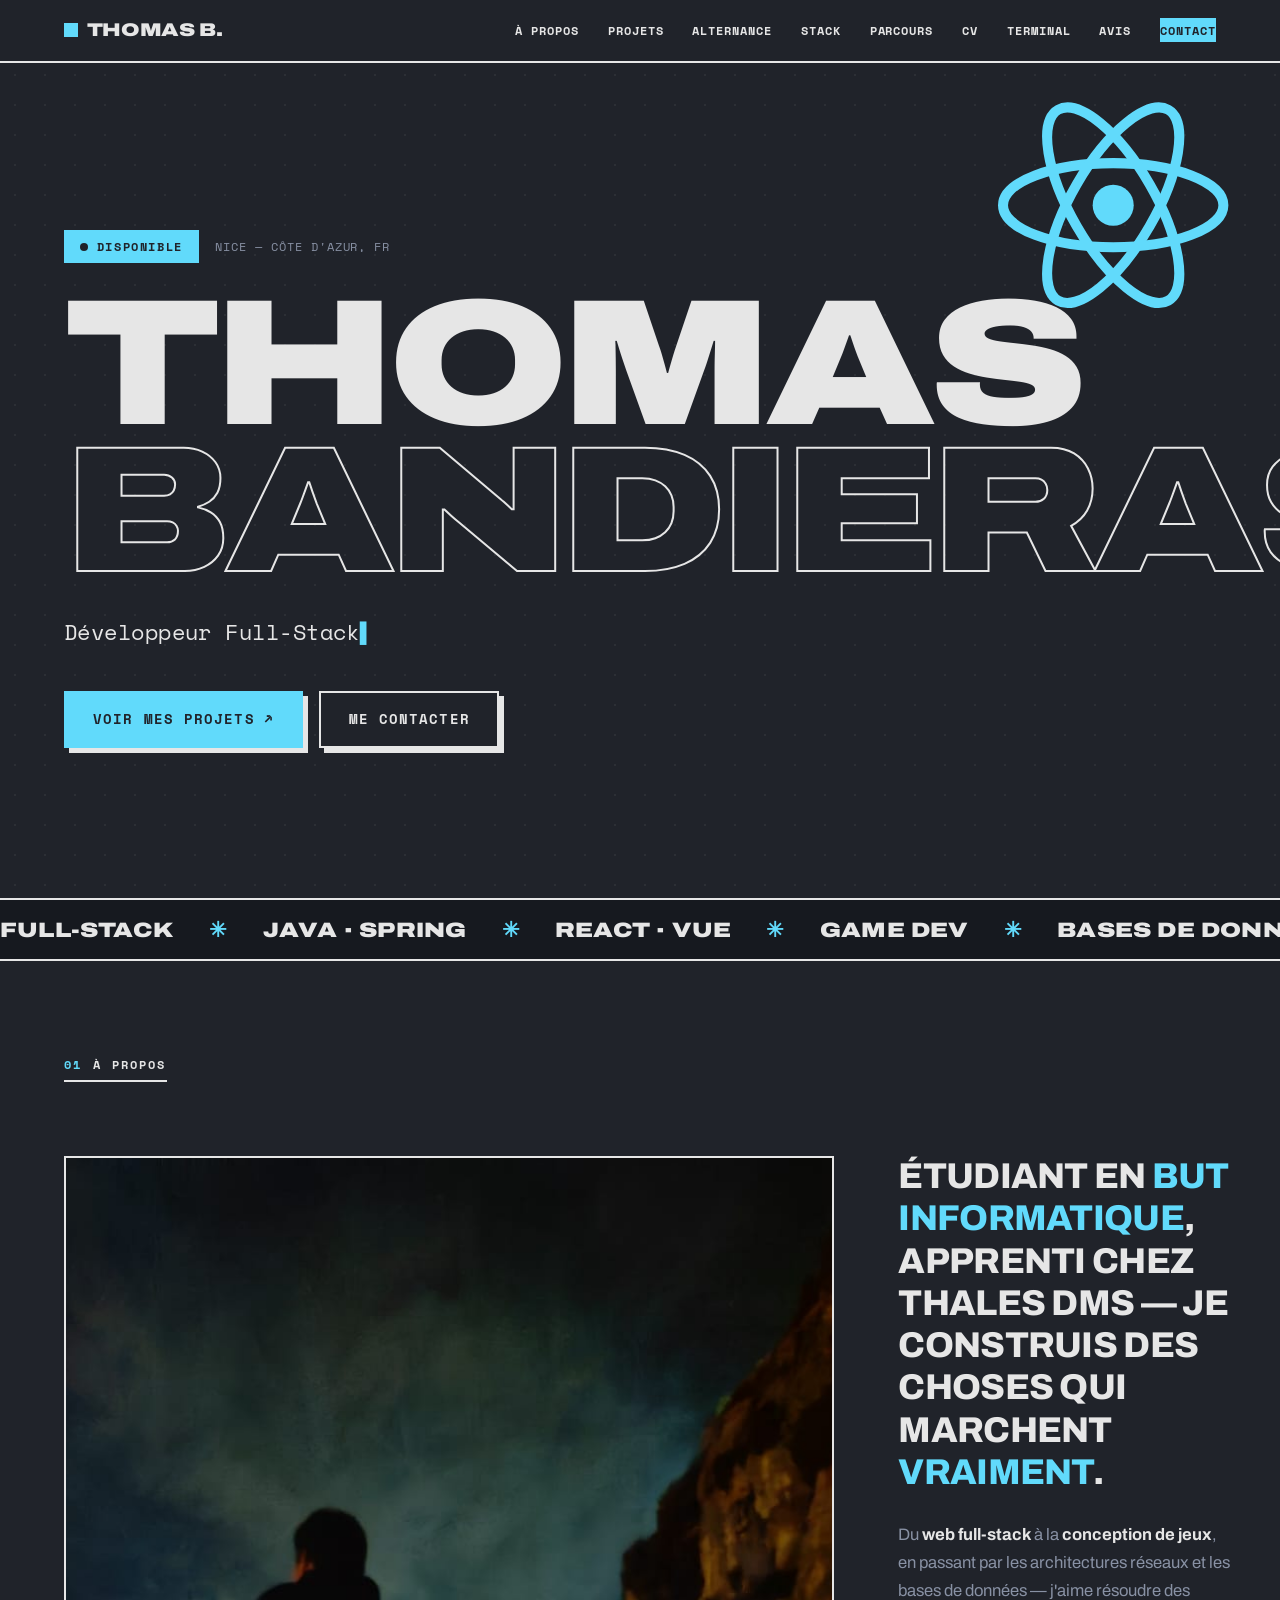
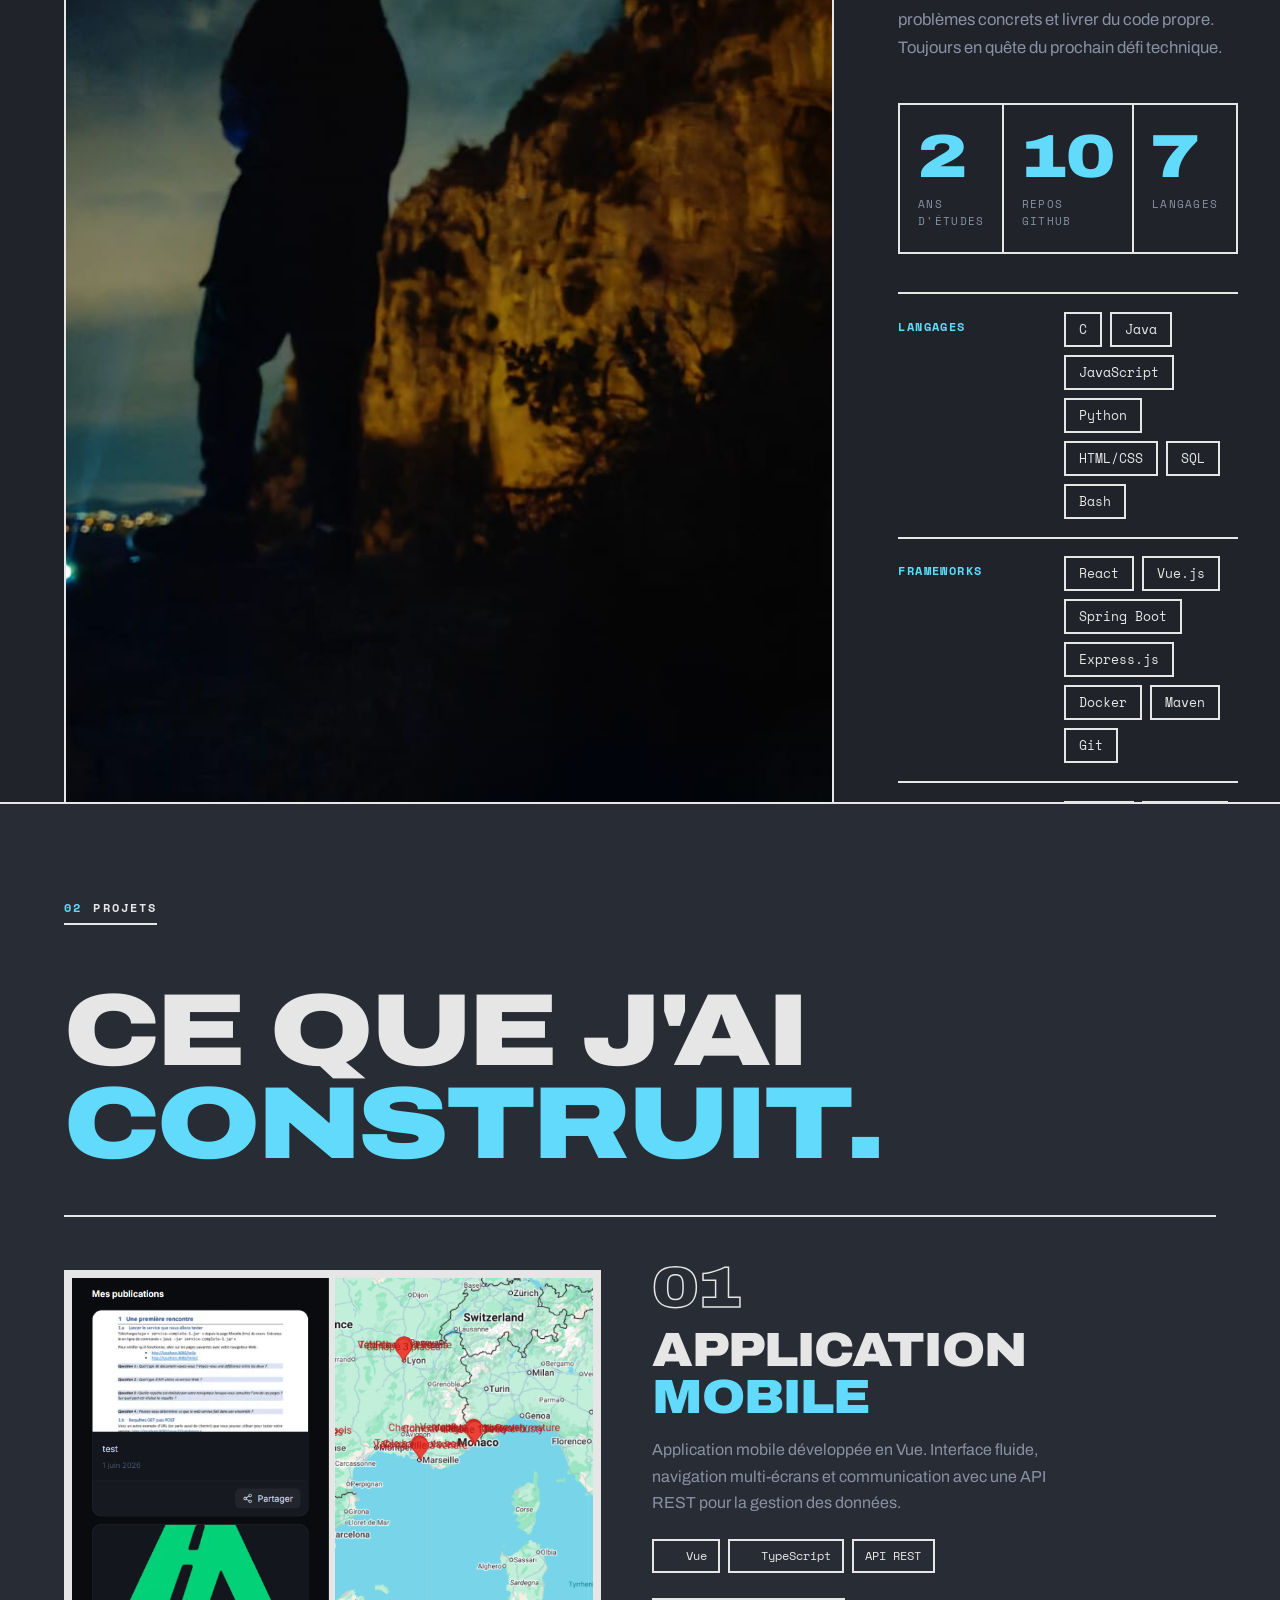
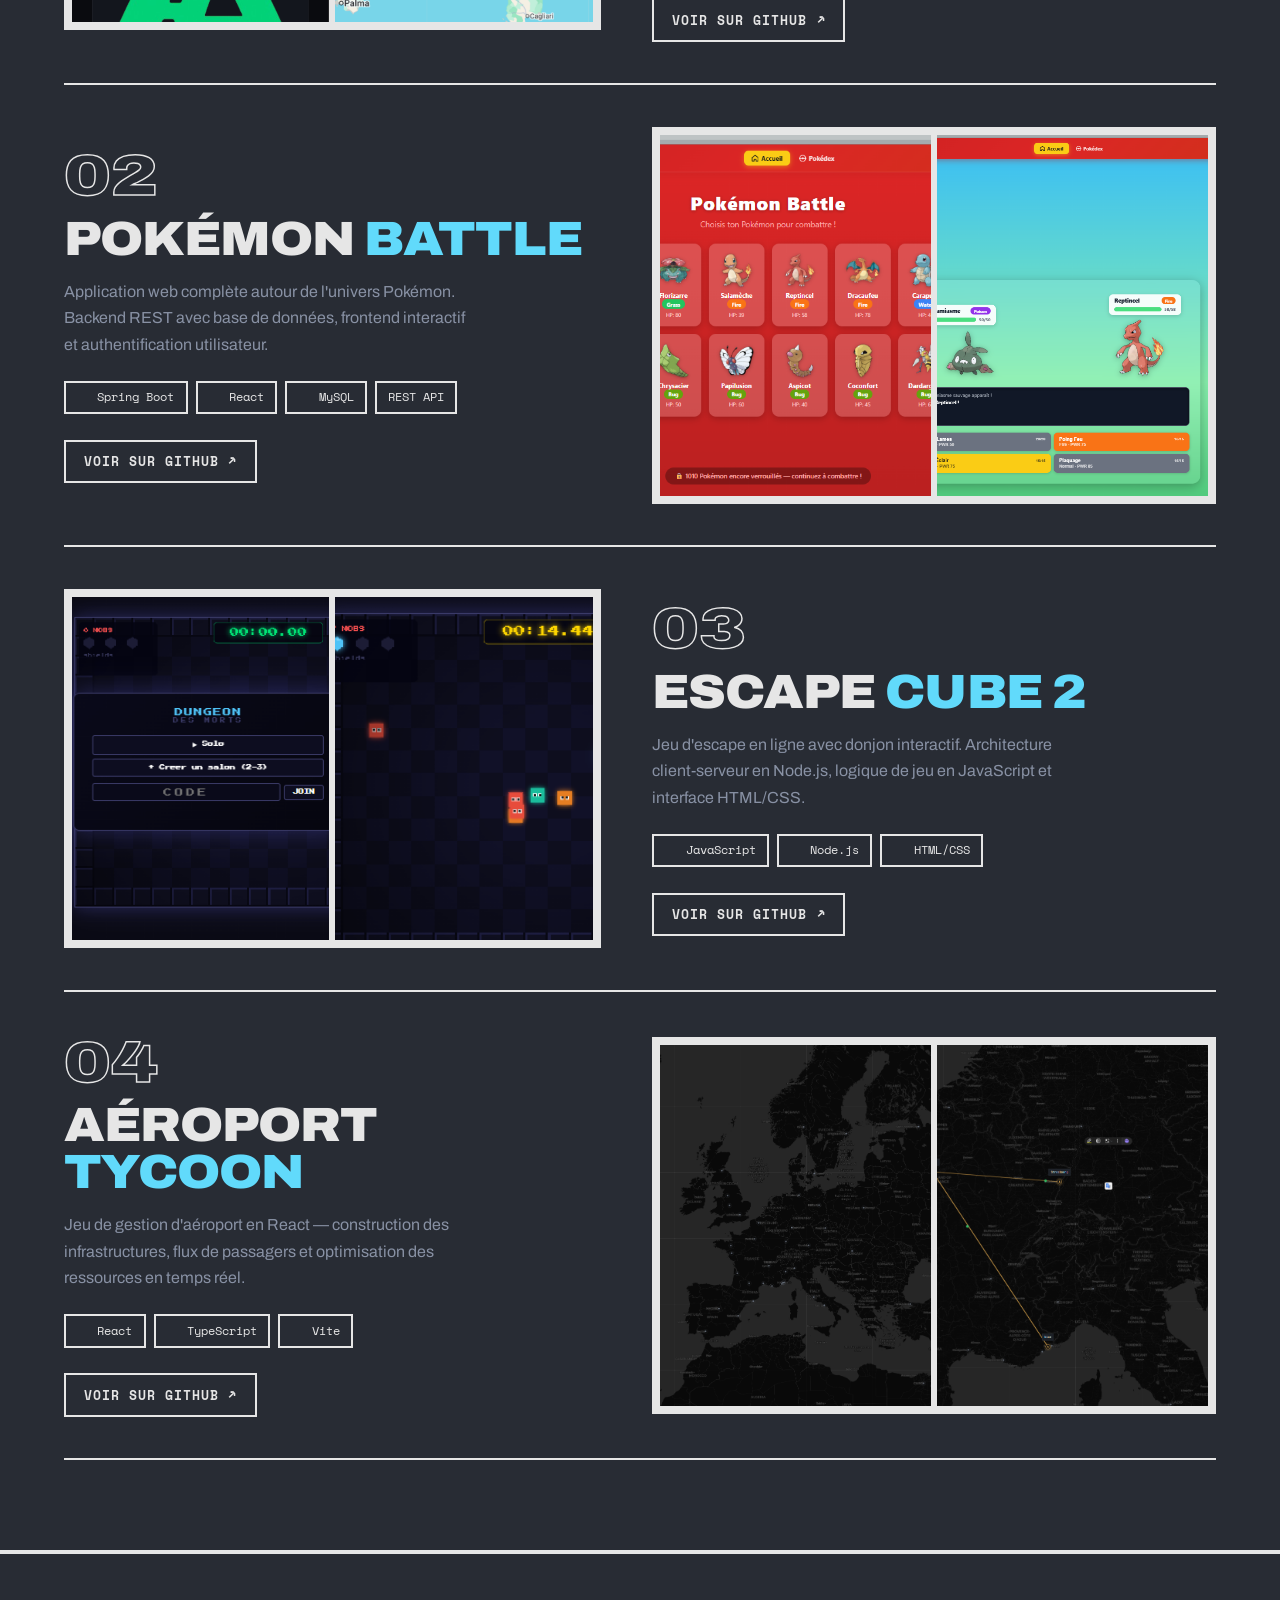
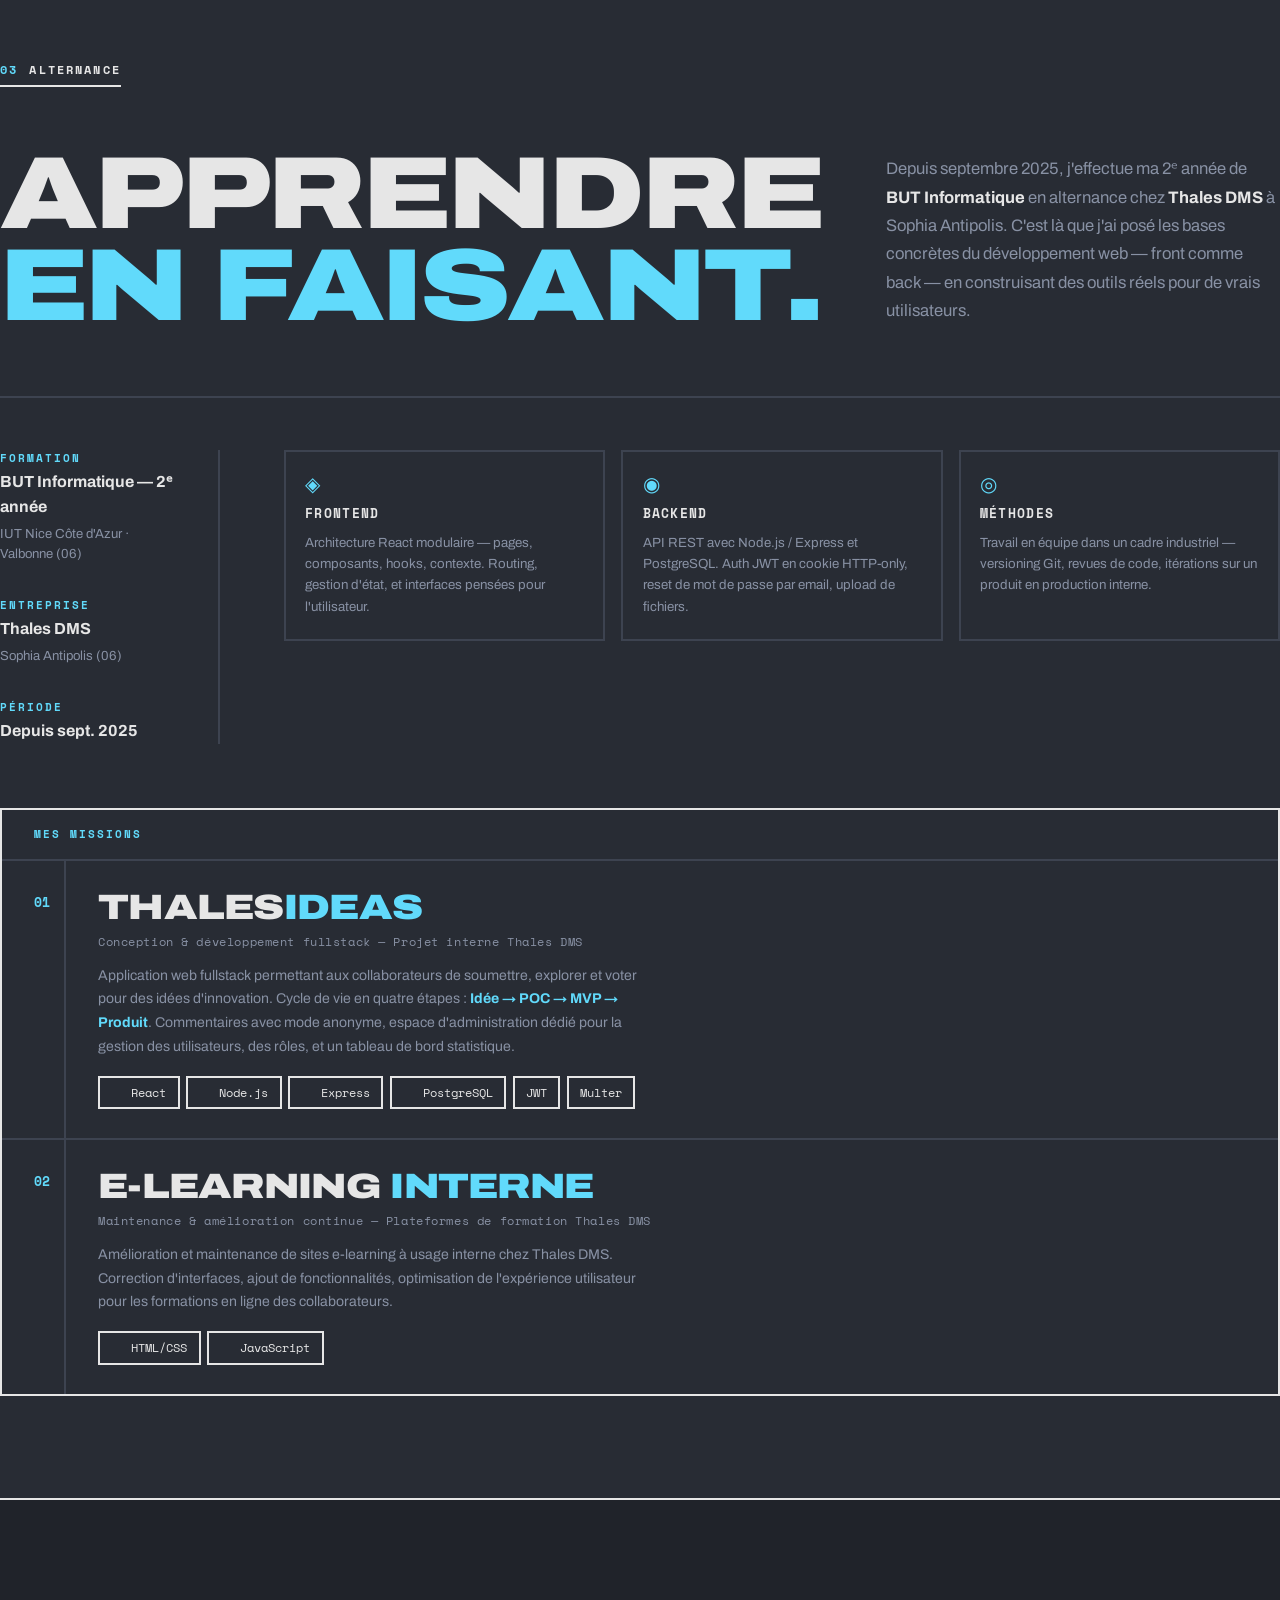
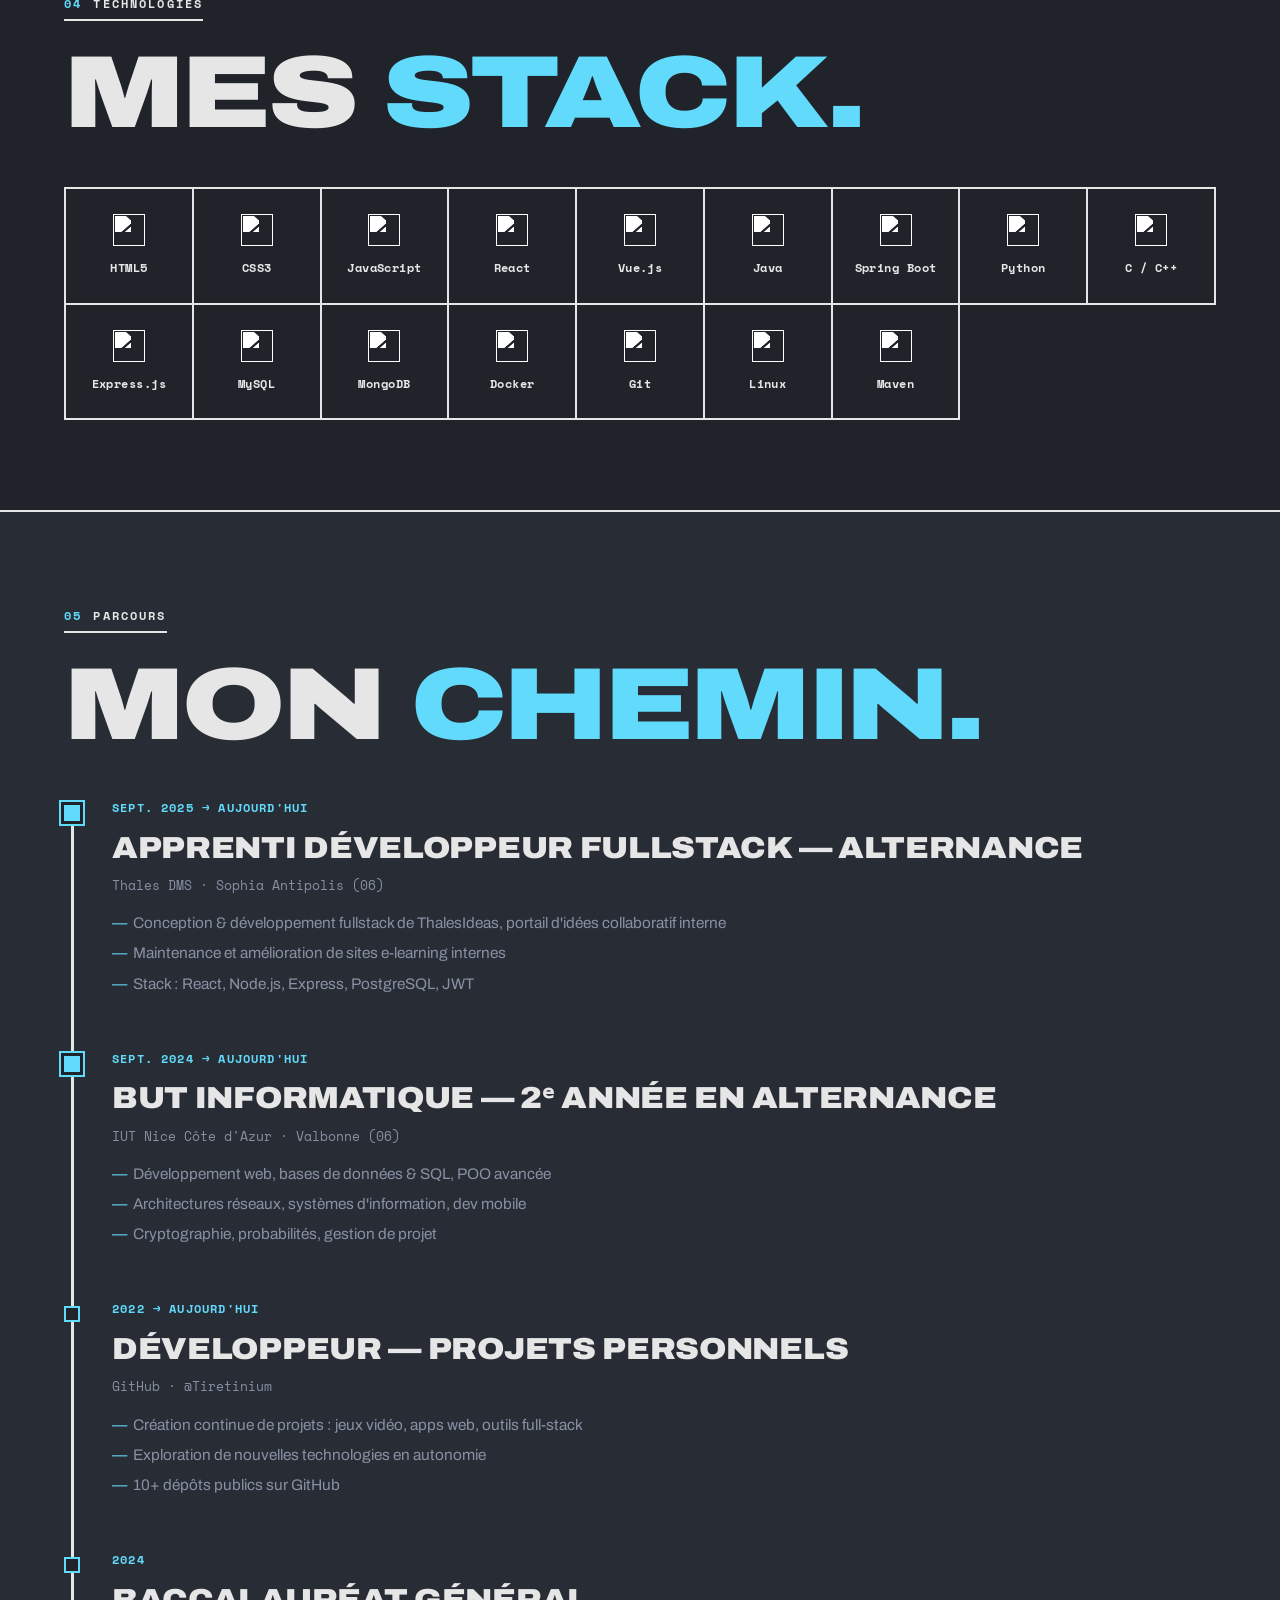
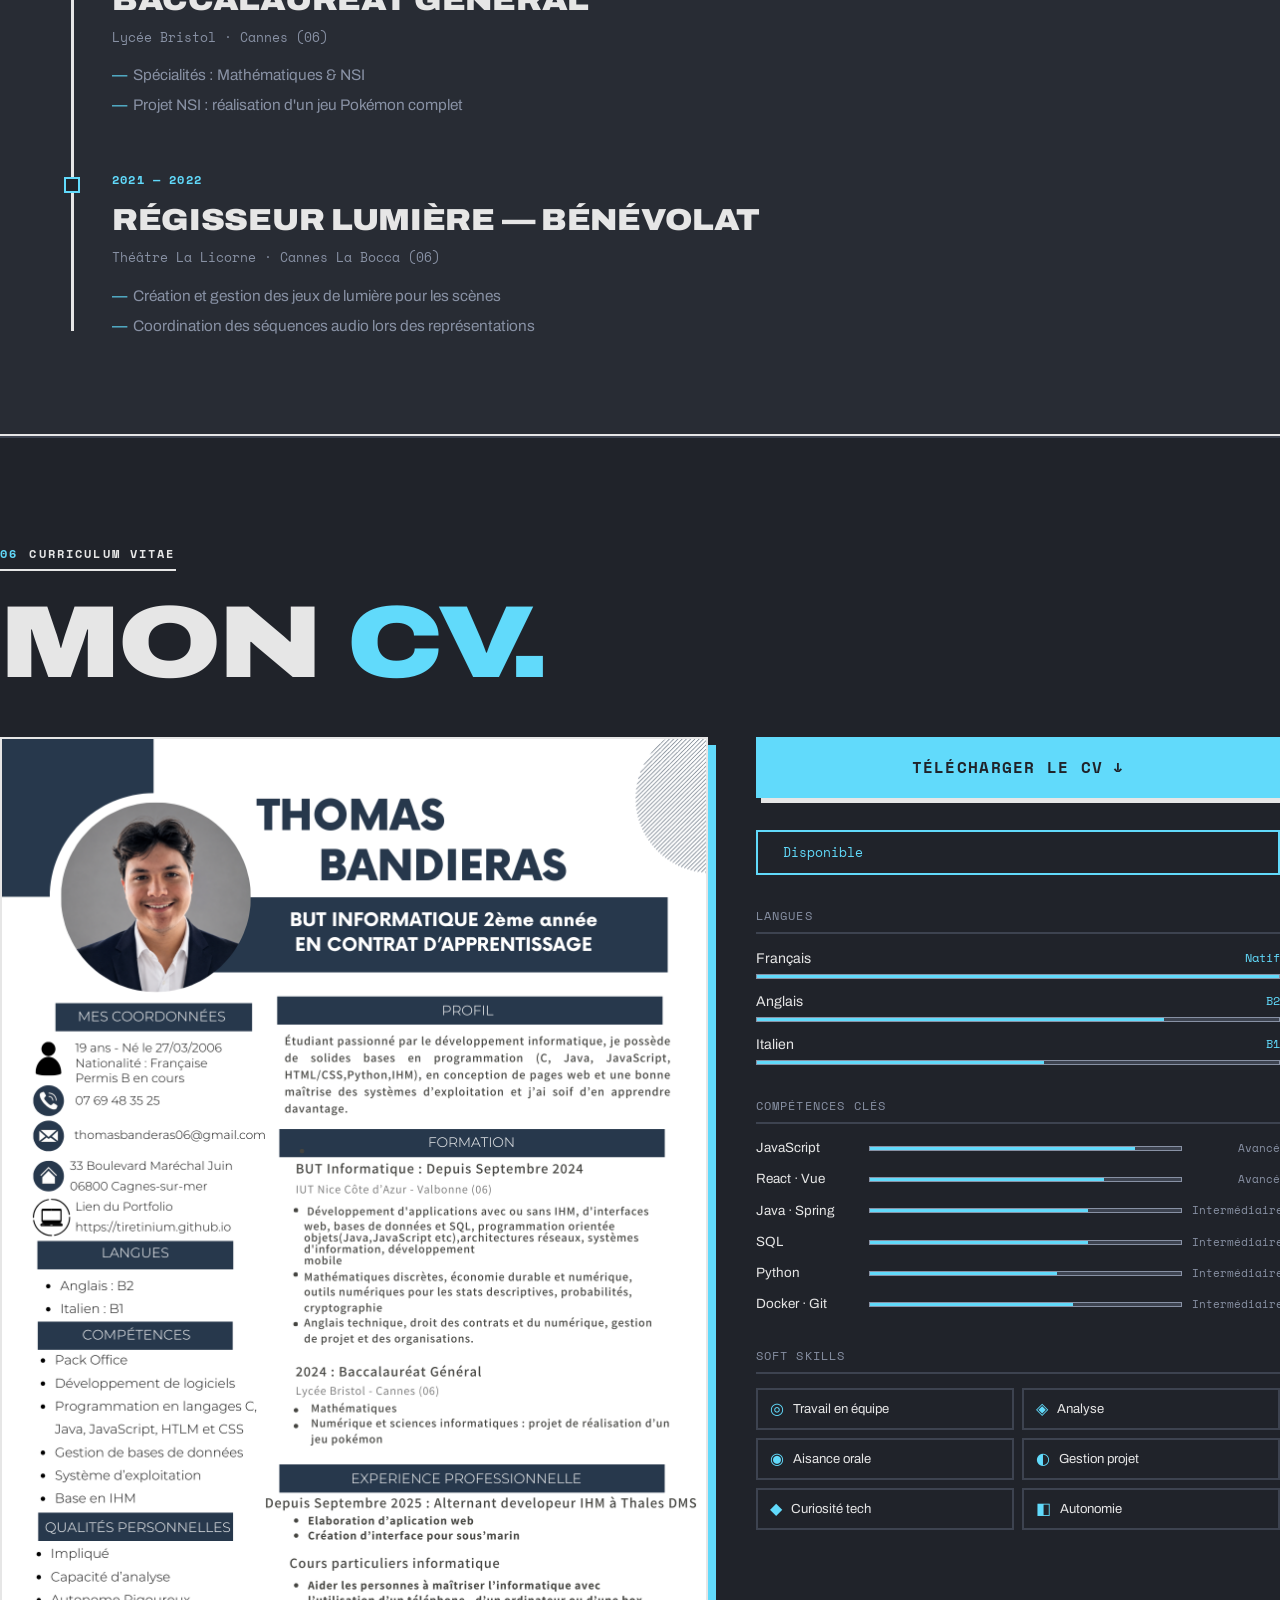
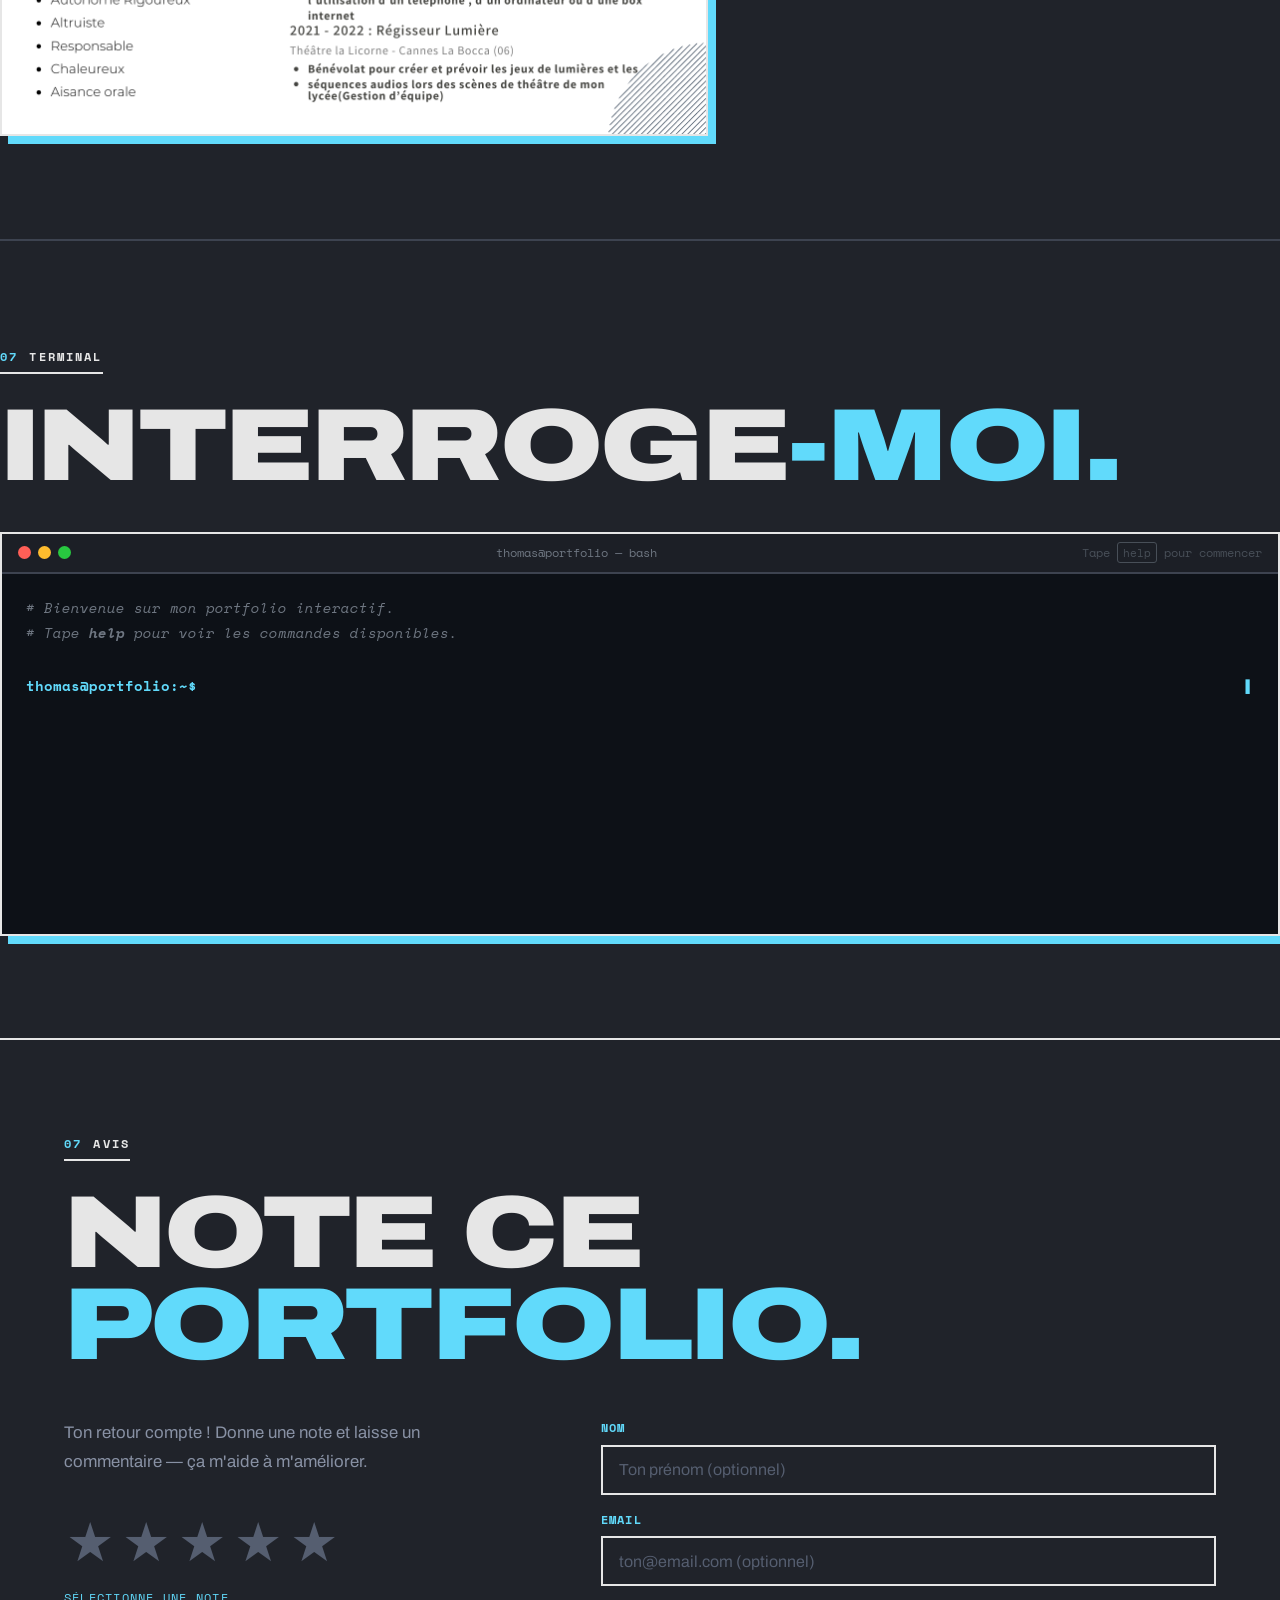
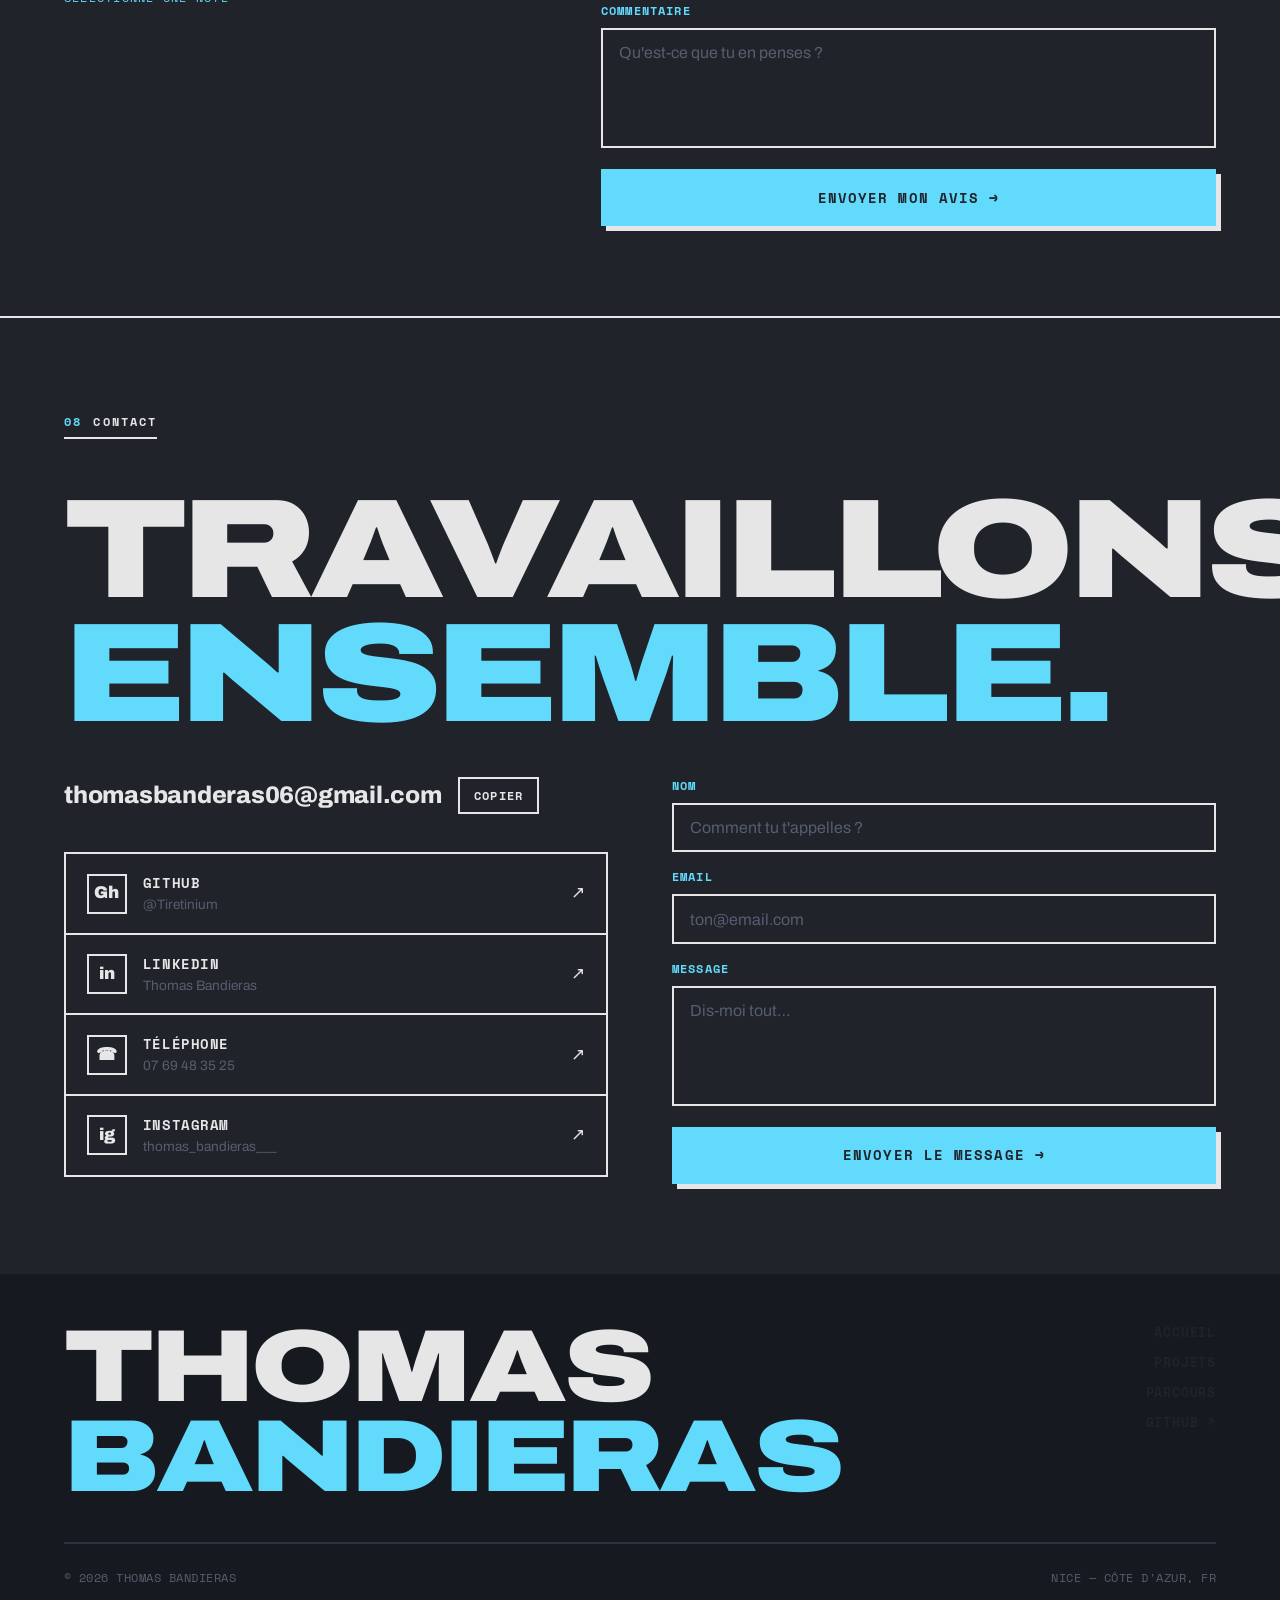
==== commit 925ee18d: "Ajout section notation et avis avec widget étoiles interactif Co-Authored-By: Claude Sonnet 4.6 <nor" ====
--- a/index.html
+++ b/index.html
@@ -23,6 +23,7 @@
       <li><a href="#timeline">Parcours</a></li>
       <li><a href="#cv">CV</a></li>
       <li><a href="#terminal">Terminal</a></li>
+      <li><a href="#avis">Avis</a></li>
       <li><a href="#contact" class="nav-cta">Contact</a></li>
     </ul>
   </nav>
@@ -39,6 +40,7 @@
   <a href="#timeline">Parcours</a>
   <a href="#cv">CV</a>
   <a href="#terminal">Terminal</a>
+  <a href="#avis">Avis</a>
   <a href="#contact">Contact</a>
 </div>
 
@@ -581,13 +583,49 @@
   </div>
 </section>
 
+<!-- ============================ AVIS ============================ -->
+<section id="avis" data-screen-label="Avis">
+  <div class="wrap">
+    <div class="kicker"><span class="idx">07</span> Avis</div>
+    <h2 class="section-head">Note ce <em class="accent">portfolio.</em></h2>
+
+    <div class="avis-grid">
+      <div class="avis-left reveal">
+        <p class="avis-lead">Ton retour compte ! Donne une note et laisse un commentaire — ça m'aide à m'améliorer.</p>
+        <div class="stars-row" id="starsRow" role="group" aria-label="Note de 1 à 5 étoiles">
+          <button class="star-btn" data-val="1" type="button" aria-label="1 étoile">★</button>
+          <button class="star-btn" data-val="2" type="button" aria-label="2 étoiles">★</button>
+          <button class="star-btn" data-val="3" type="button" aria-label="3 étoiles">★</button>
+          <button class="star-btn" data-val="4" type="button" aria-label="4 étoiles">★</button>
+          <button class="star-btn" data-val="5" type="button" aria-label="5 étoiles">★</button>
+        </div>
+        <span class="star-caption" id="starCaption">Sélectionne une note</span>
+      </div>
+
+      <form class="form avis-form reveal" id="avisForm" novalidate>
+        <div class="field">
+          <label for="avisName">Nom</label>
+          <input type="text" id="avisName" name="name" placeholder="Ton prénom (optionnel)">
+        </div>
+        <div class="field">
+          <label for="avisEmail">Email</label>
+          <input type="email" id="avisEmail" name="email" placeholder="ton@email.com (optionnel)">
+        </div>
+        <div class="field">
+          <label for="avisMsg">Commentaire</label>
+          <textarea id="avisMsg" name="message" placeholder="Qu'est-ce que tu en penses ?"></textarea>
+        </div>
+        <button type="submit" class="send" id="avisSend">Envoyer mon avis →</button>
+      </form>
+    </div>
+    <div class="confirm" id="avisConfirm">★ Merci pour ton avis — je prends note !</div>
+  </div>
+</section>
+
 <!-- ============================ CONTACT ============================ -->
 <section id="contact" data-screen-label="Contact">
   <div class="wrap">
     <div class="kicker"><span class="idx">08</span> Contact</div>
-
-
-
     <h2 class="contact-big">Travaillons<br><em>ensemble.</em></h2>
 
     <div class="contact-grid">
--- a/styles.css
+++ b/styles.css
@@ -1214,3 +1214,65 @@
   .alt-context        { flex-direction: column; }
   .alt-mission        { grid-template-columns: 2.5rem 1fr; }
 }
+
+/* ============================================================
+   AVIS / NOTATION
+   ============================================================ */
+#avis {
+  background: var(--paper);
+  border-top: var(--bw) solid var(--ink);
+  border-bottom: var(--bw) solid var(--ink);
+}
+
+.avis-grid {
+  display: grid;
+  grid-template-columns: 1fr 1.3fr;
+  gap: clamp(2rem, 5vw, 4.5rem);
+  align-items: start;
+  margin-top: 3rem;
+}
+
+.avis-lead {
+  color: var(--ink-soft);
+  font-size: 1.05rem;
+  line-height: 1.7;
+  max-width: 38ch;
+  margin-bottom: 2.5rem;
+}
+
+.stars-row {
+  display: flex;
+  gap: .2rem;
+  margin-bottom: 1.1rem;
+}
+
+.star-btn {
+  font-size: clamp(2.4rem, 5.5vw, 3.4rem);
+  color: var(--muted);
+  background: none;
+  border: none;
+  cursor: pointer;
+  padding: 0 .15rem;
+  line-height: 1;
+  transition: color .12s, transform .12s;
+  user-select: none;
+}
+
+.star-btn.lit  { color: var(--red); }
+.star-btn:hover { transform: scale(1.18); }
+
+.star-caption {
+  display: block;
+  font-family: var(--font-mono);
+  font-size: .78rem;
+  letter-spacing: .1em;
+  text-transform: uppercase;
+  color: var(--red);
+  min-height: 1.4em;
+  transition: color .2s;
+}
+.star-caption.err { color: #f85149; }
+
+@media (max-width: 860px) {
+  .avis-grid { grid-template-columns: 1fr; }
+}
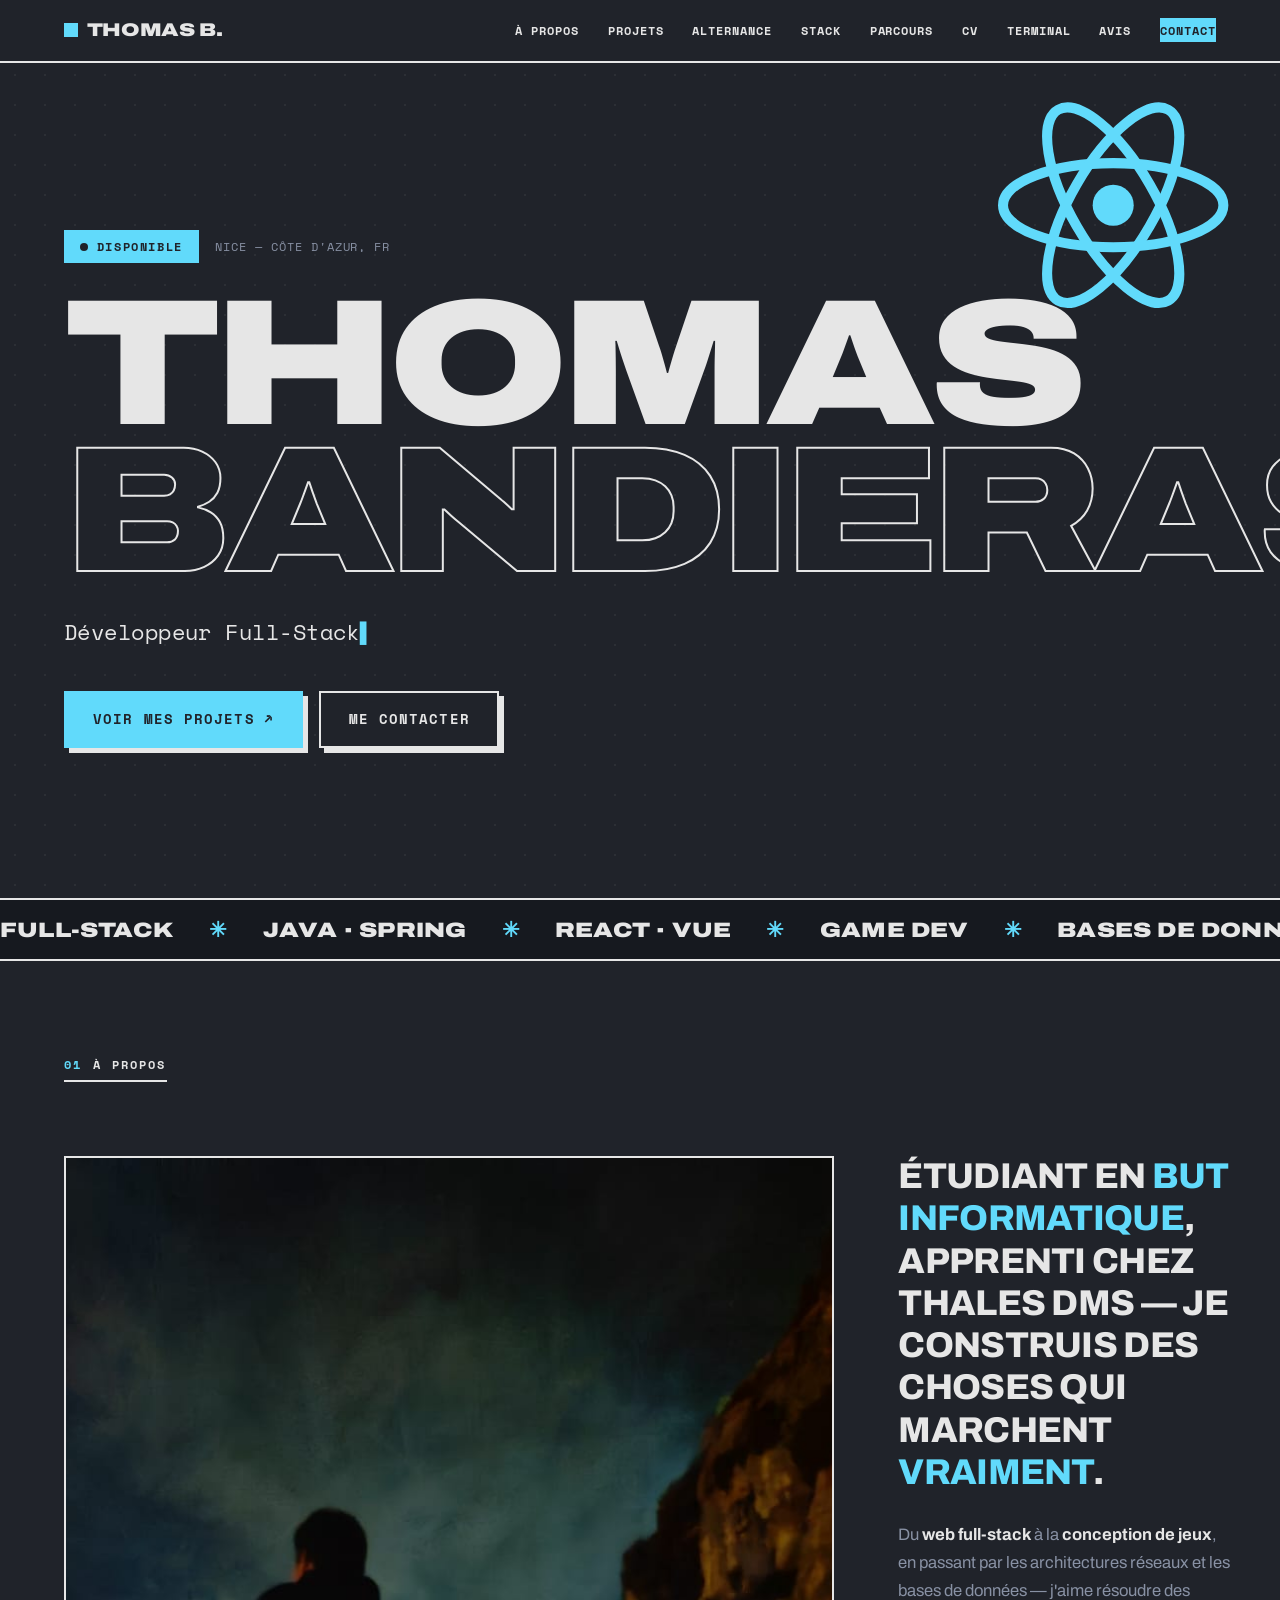
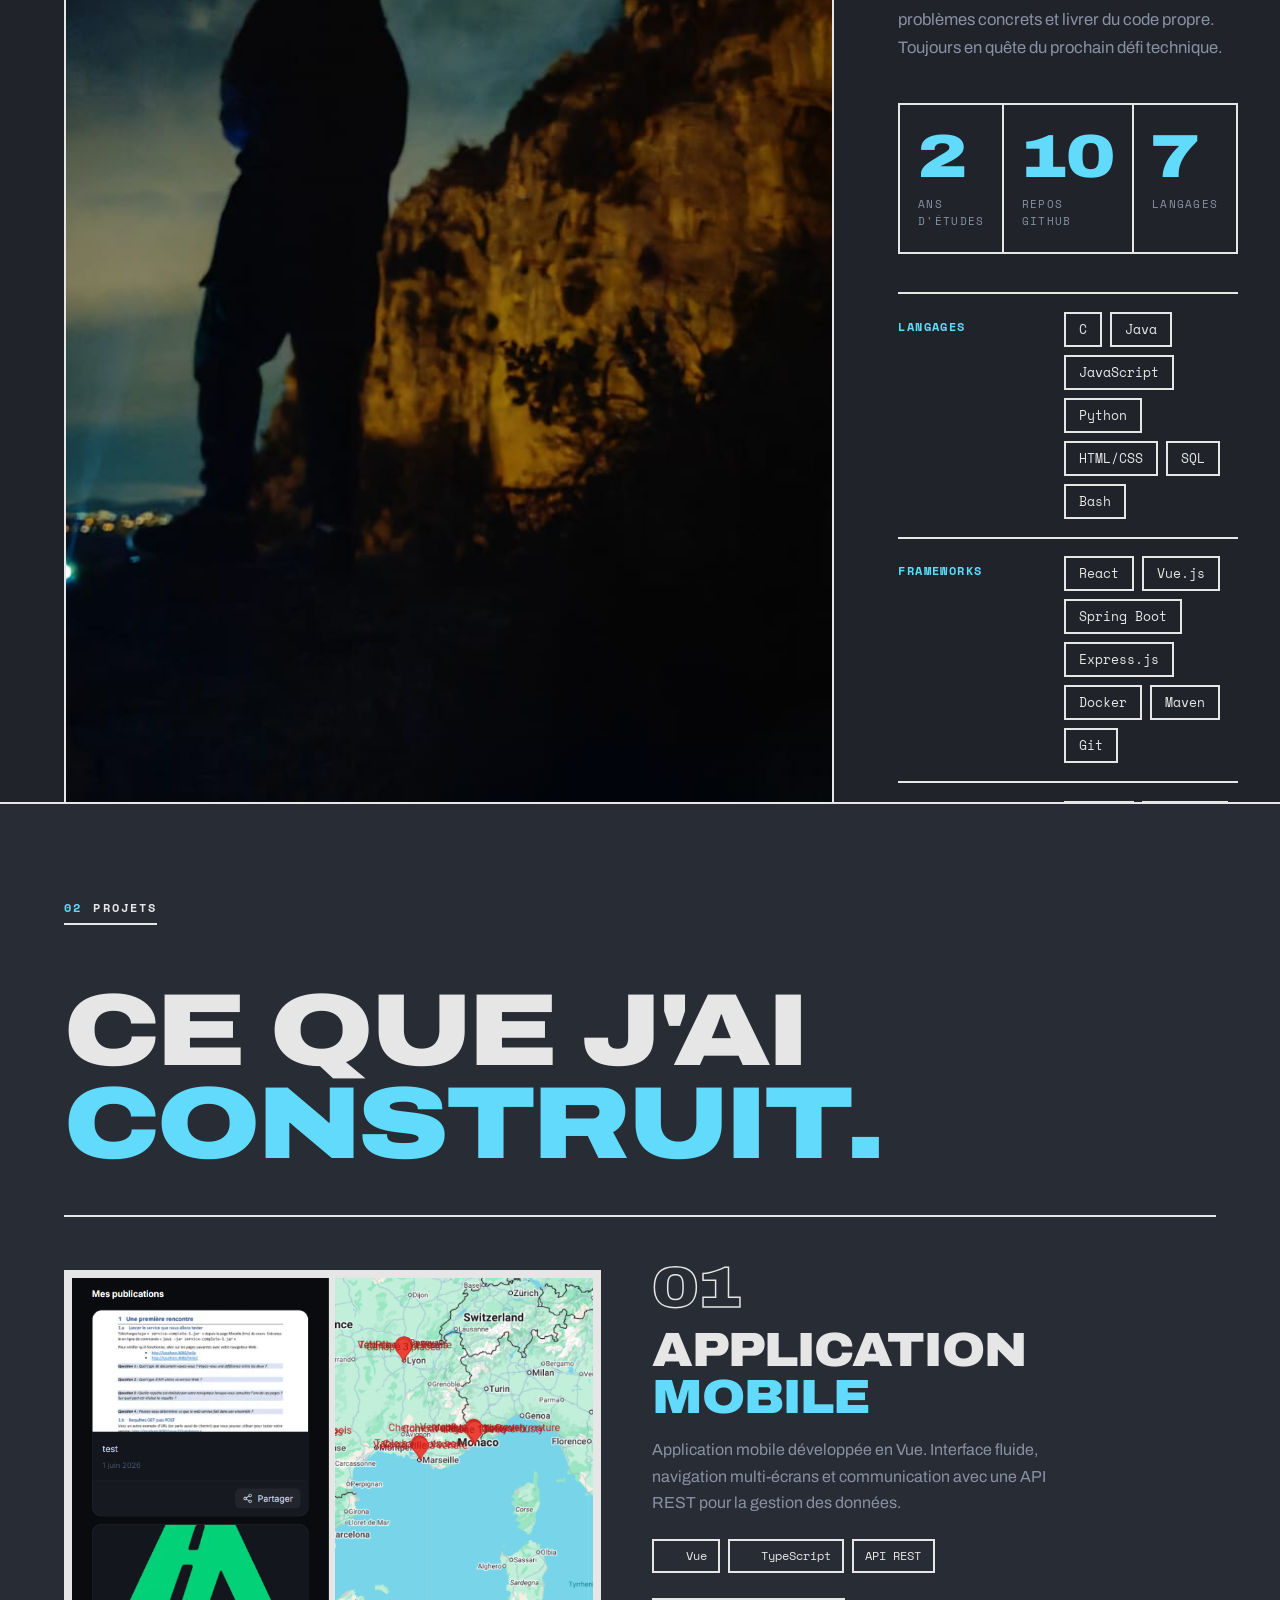
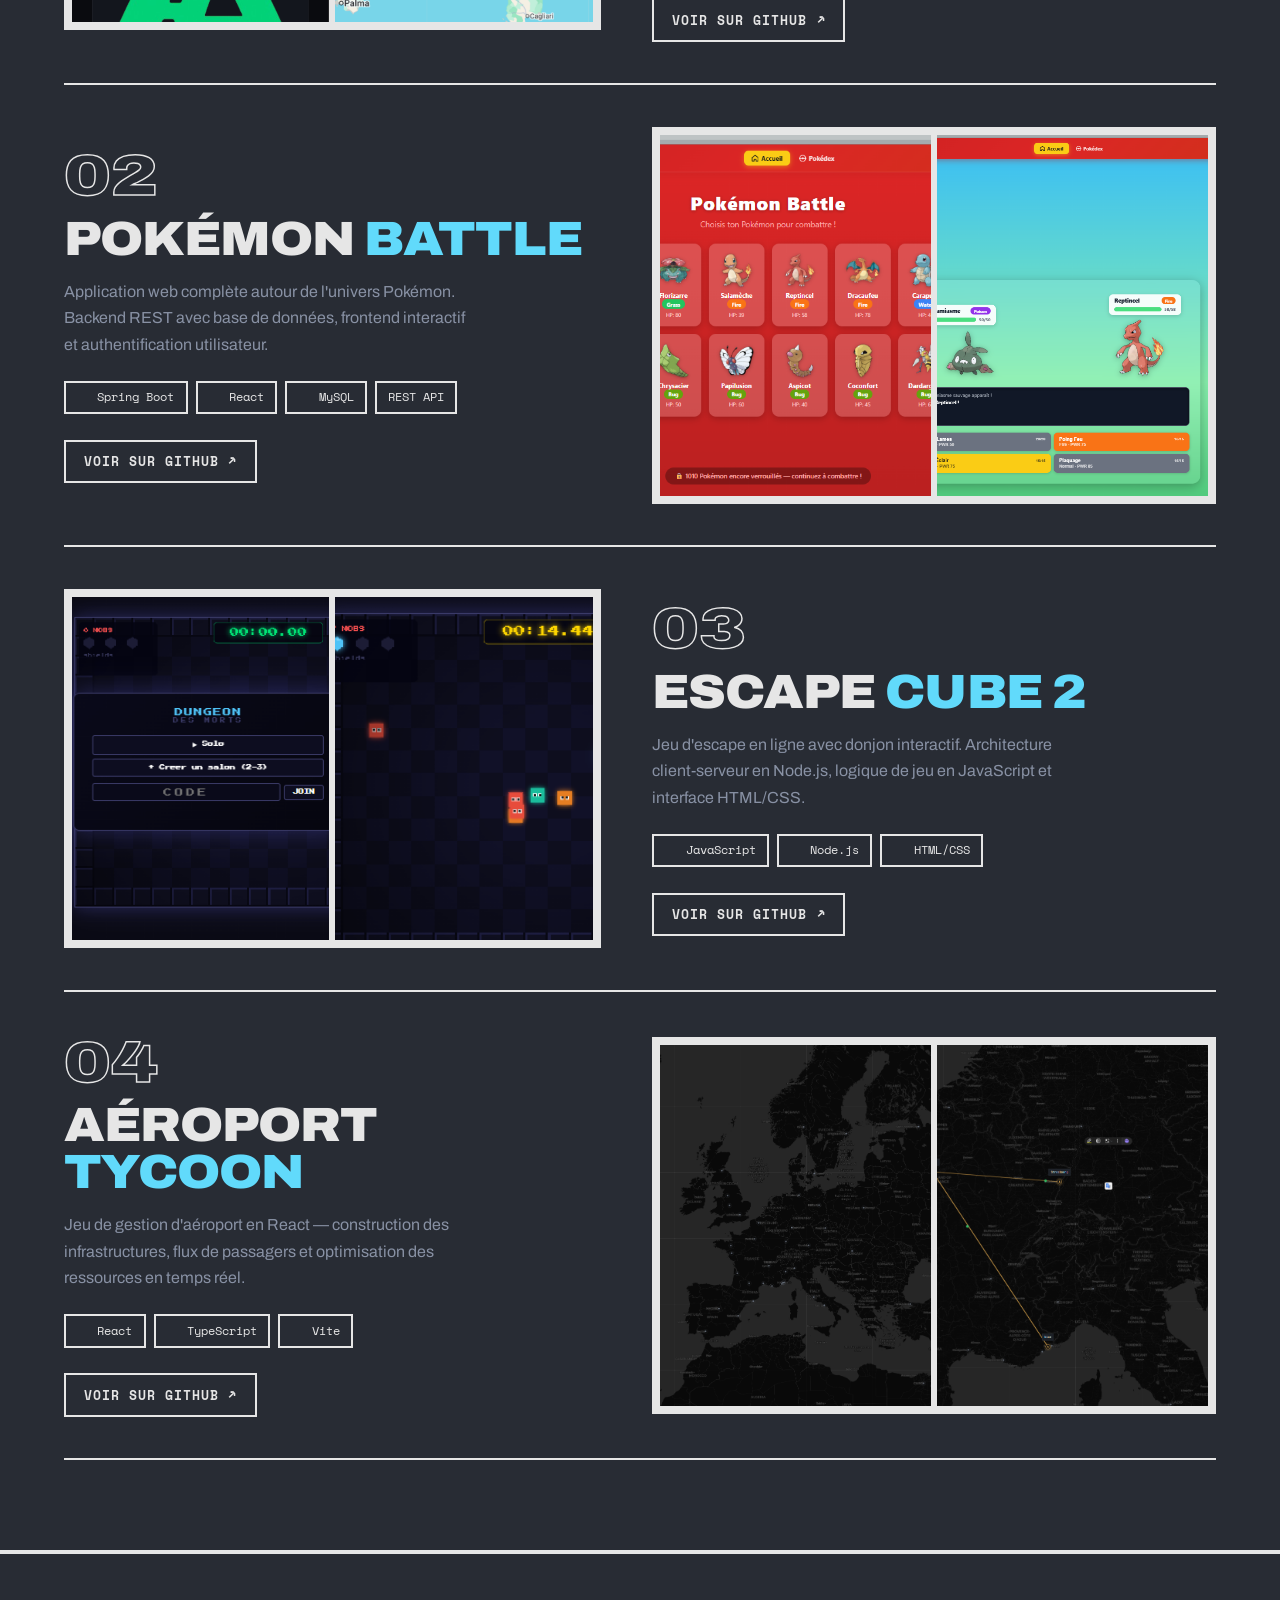
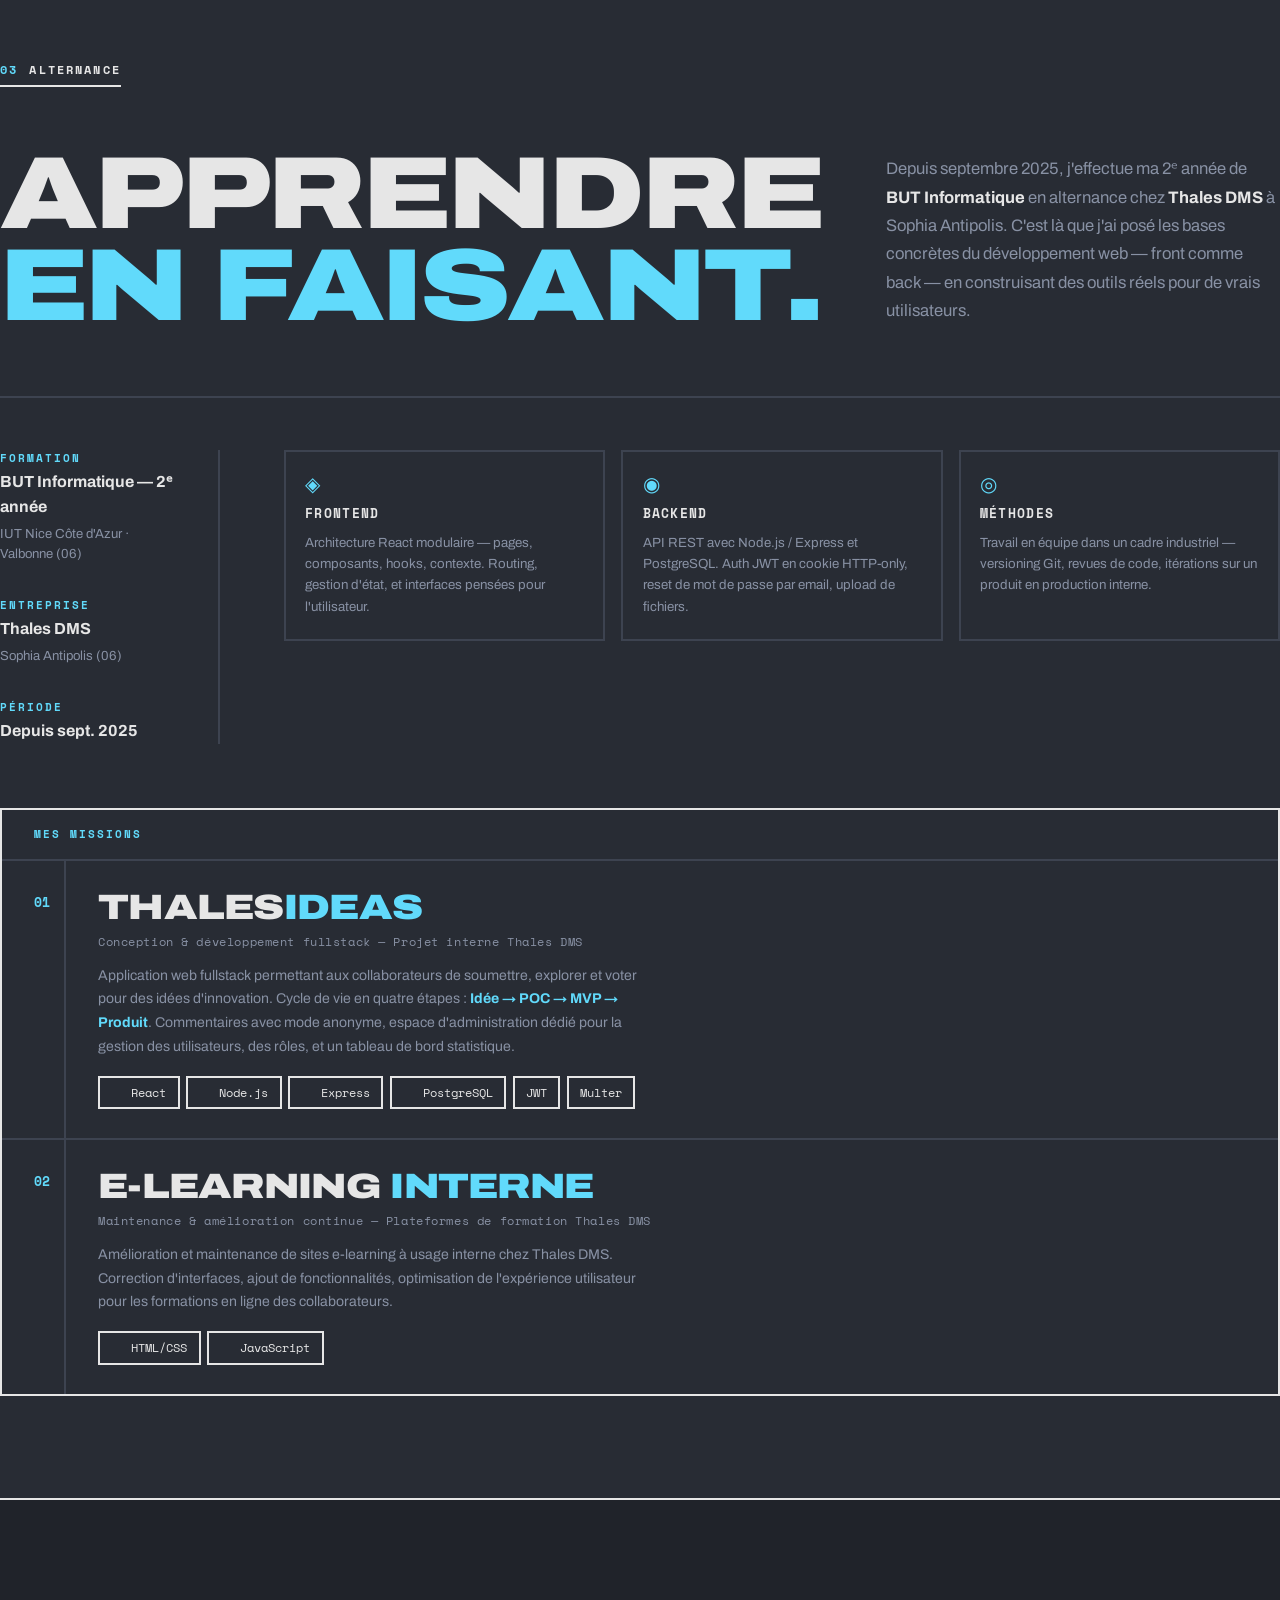
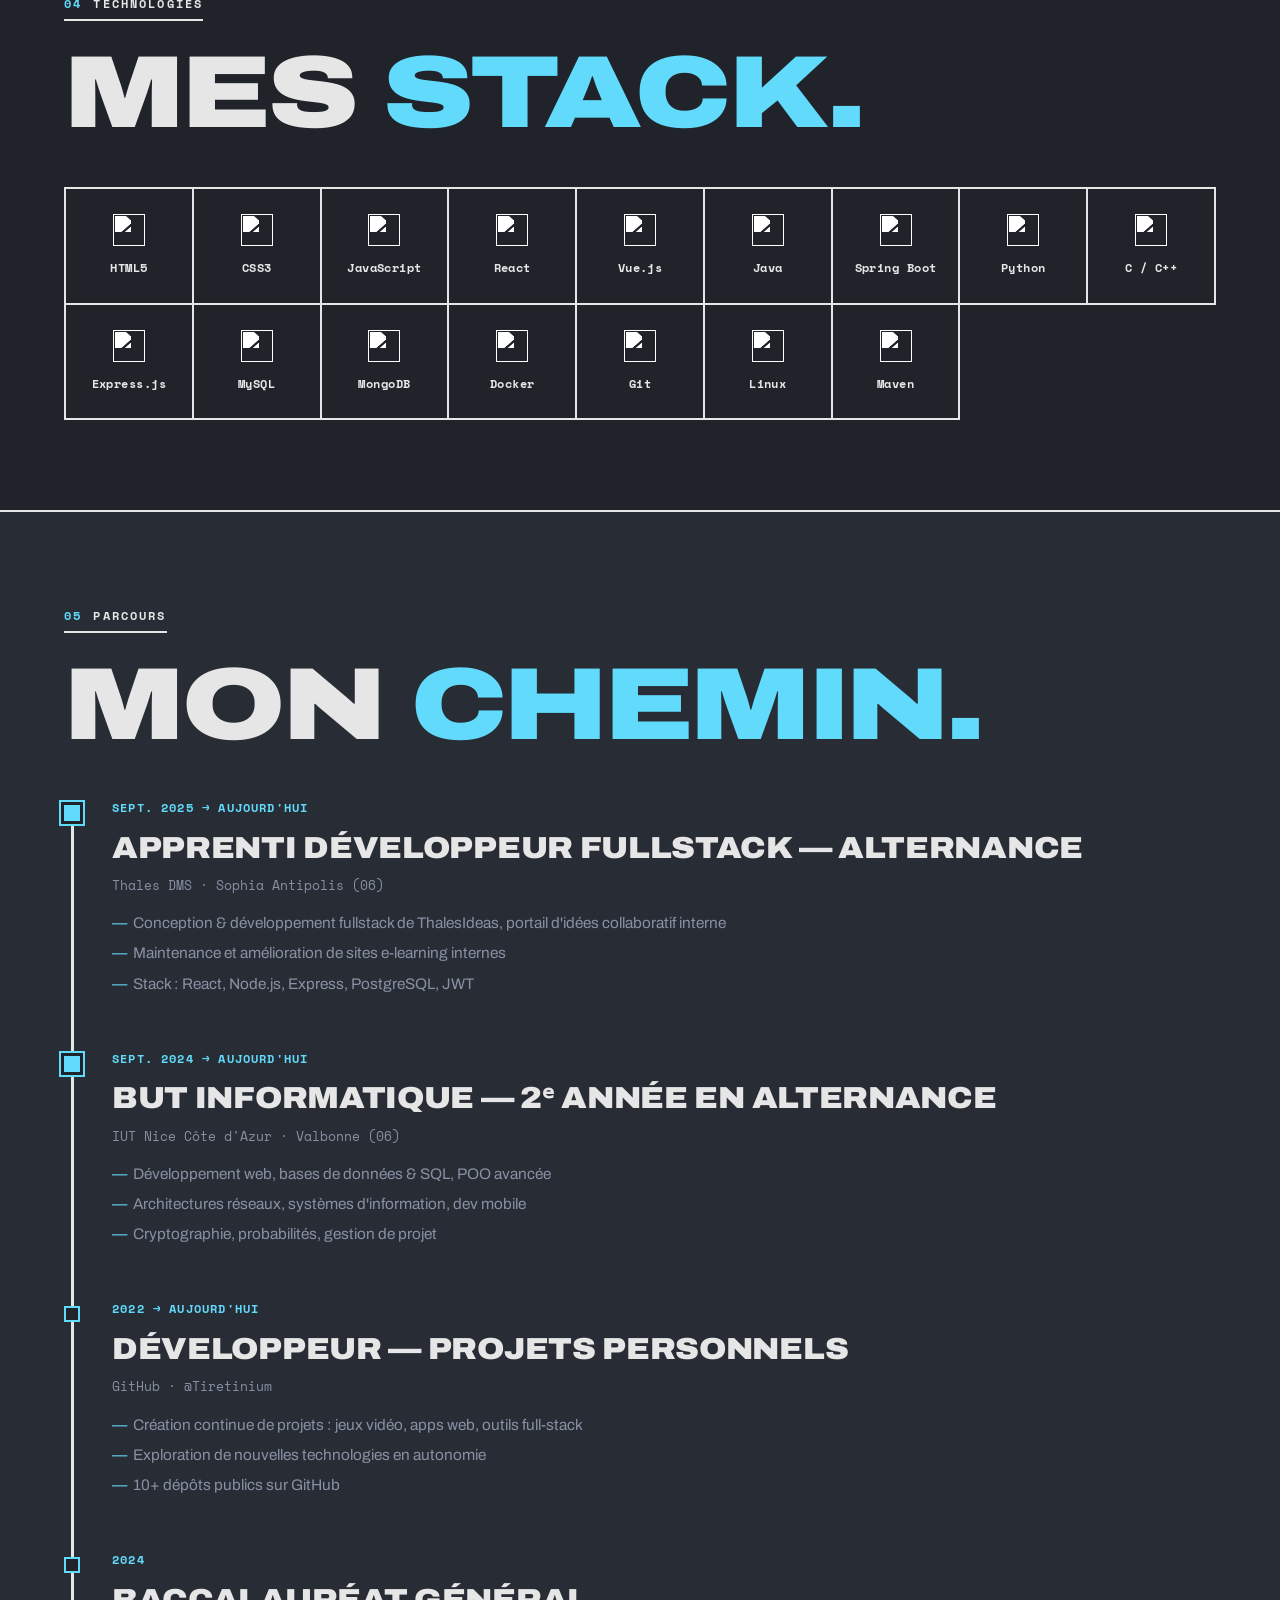
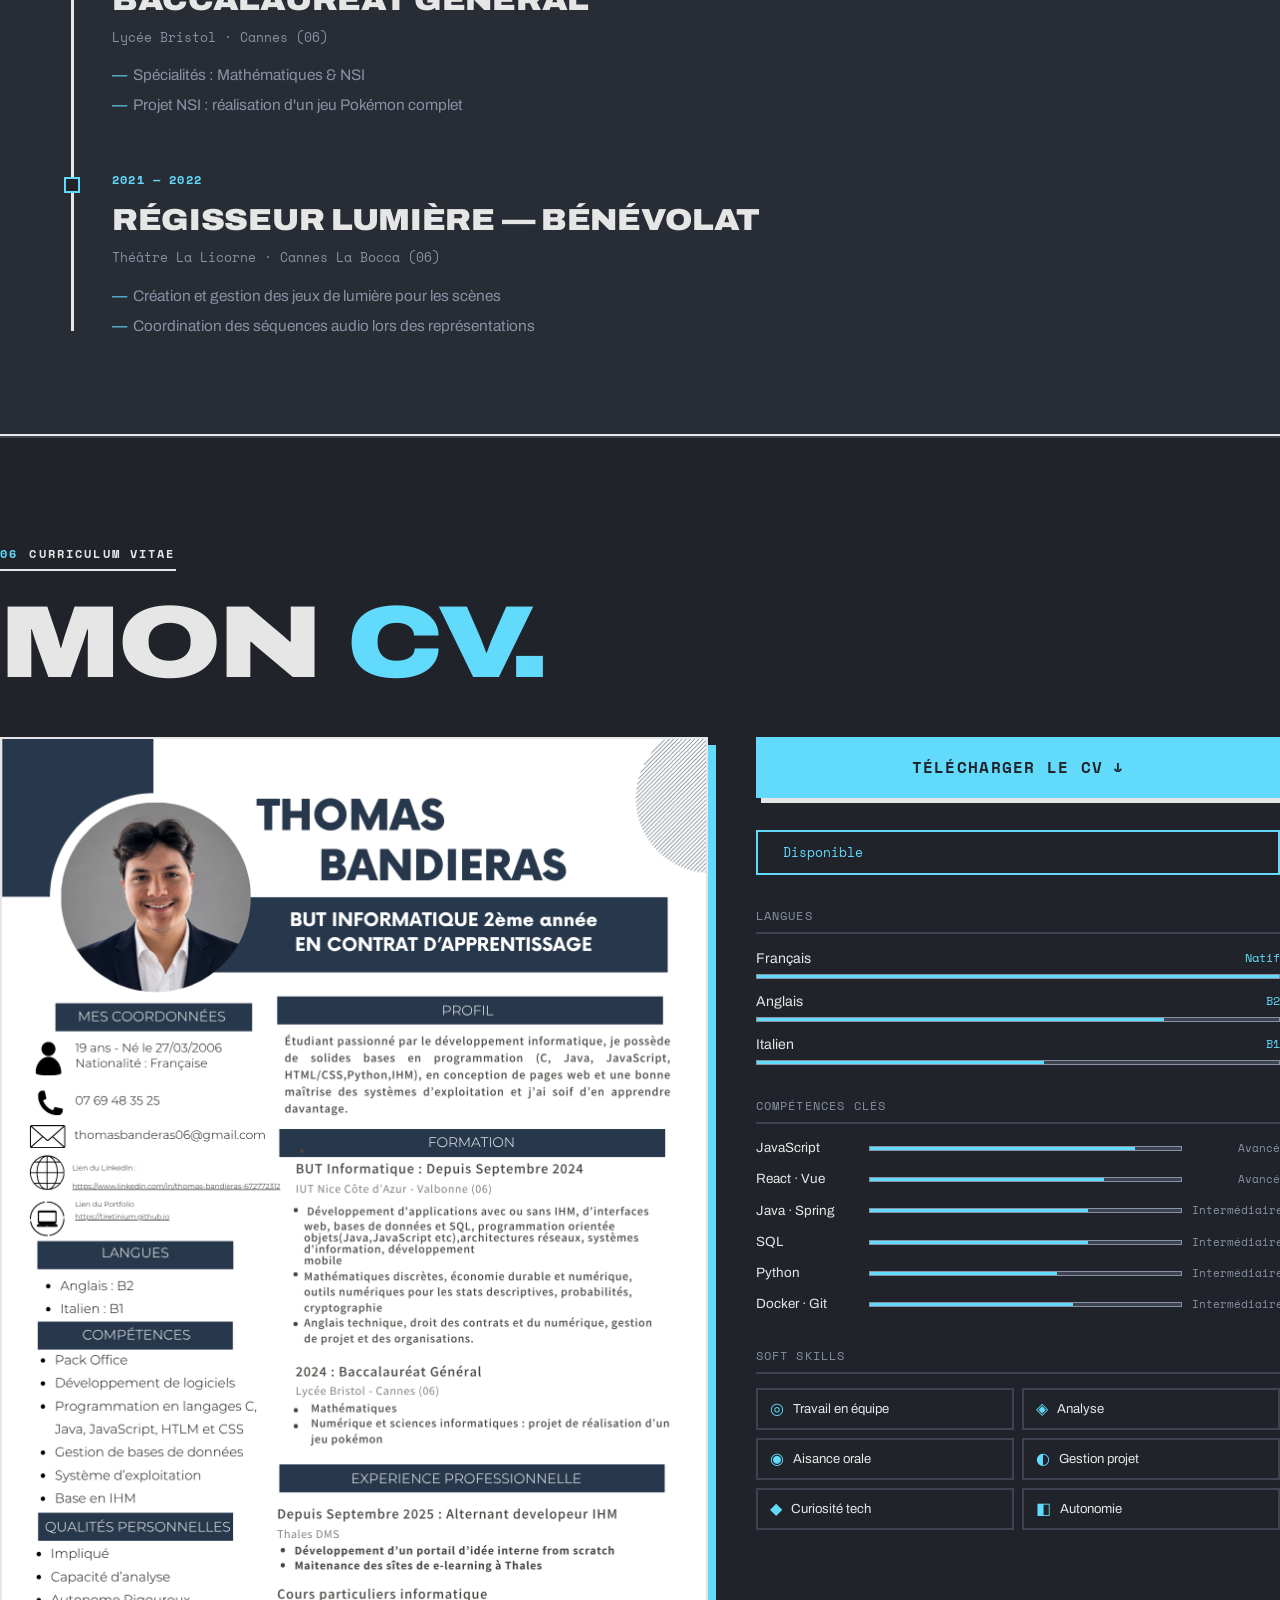
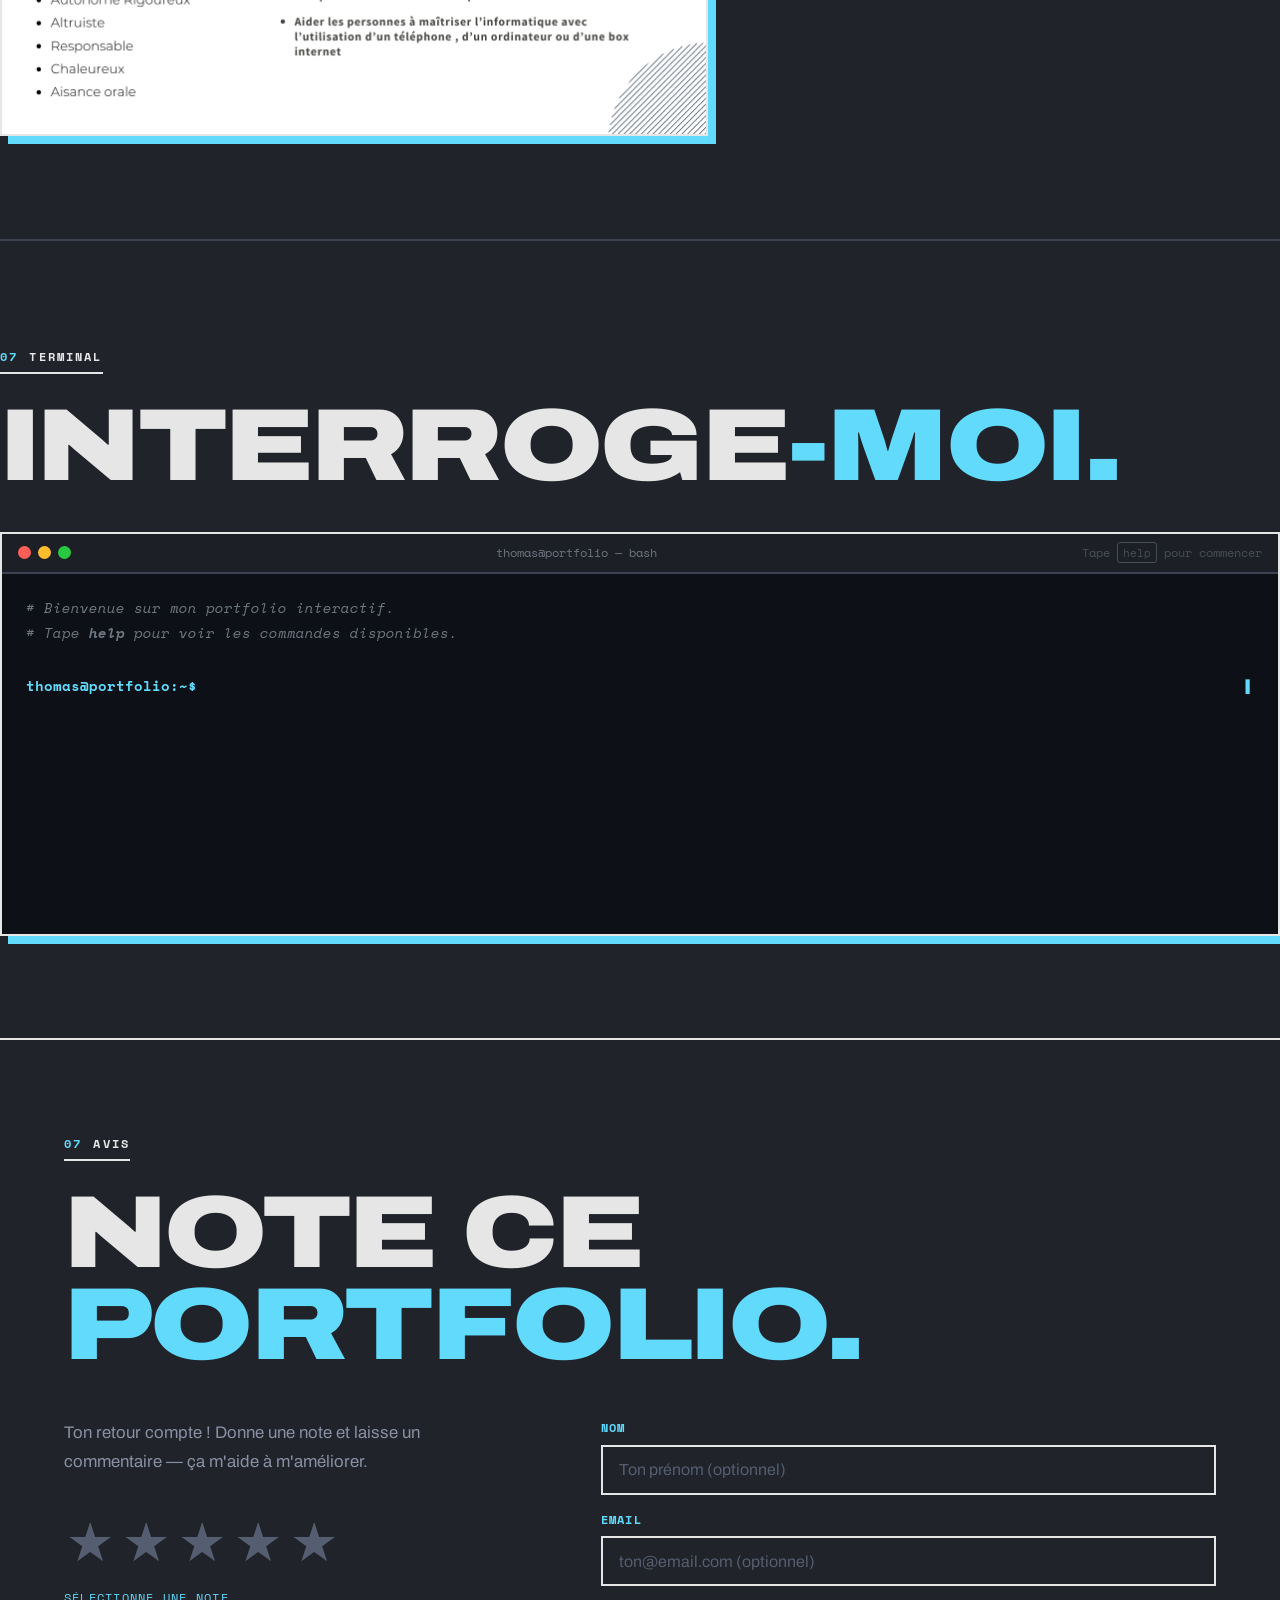
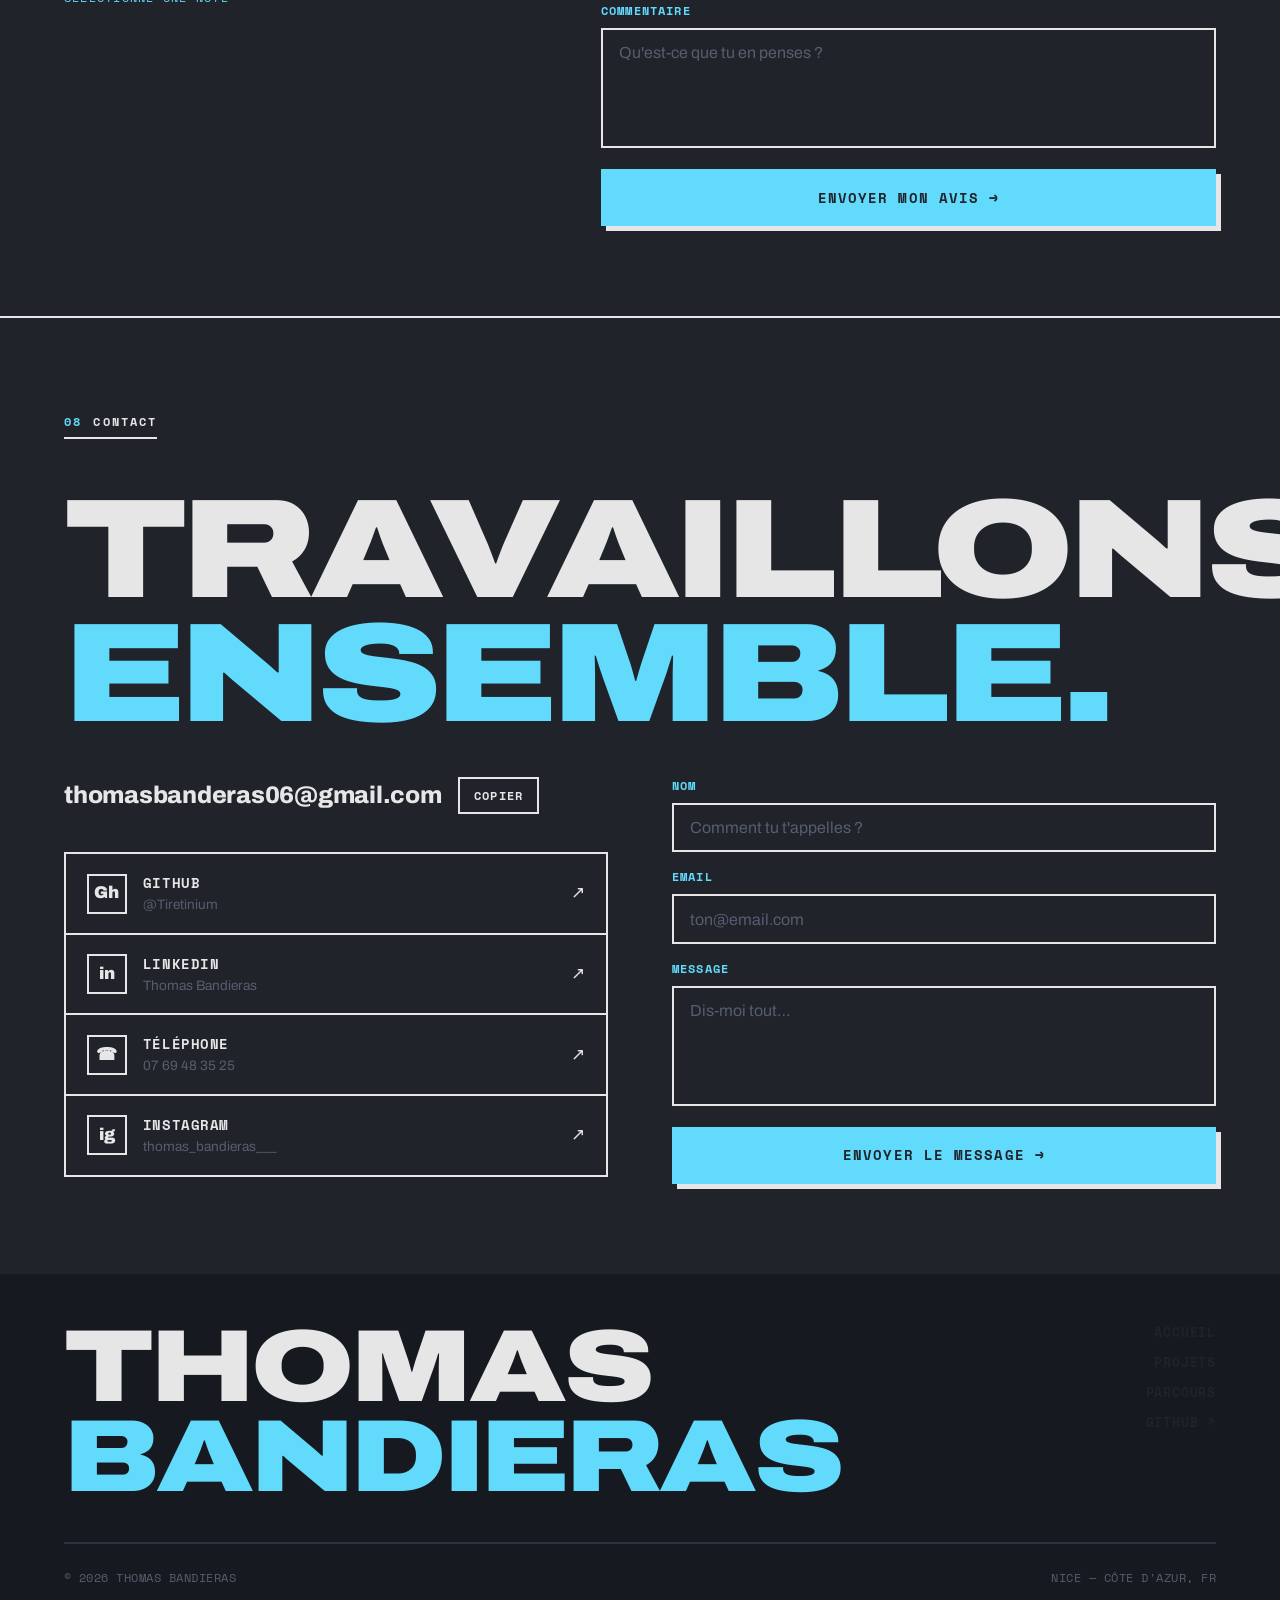
==== commit a7d0cb9f: "Intégration Formspree pour l'envoi réel des messages du formulaire contact Co-Authored-By: Claude So" ====
--- a/index.html
+++ b/index.html
@@ -662,17 +662,17 @@
         <form class="form" id="contactForm">
           <div class="field">
             <label for="cName">Nom</label>
-            <input type="text" id="cName" placeholder="Comment tu t'appelles ?">
+            <input type="text" id="cName" name="name" placeholder="Comment tu t'appelles ?">
           </div>
           <div class="field">
             <label for="cEmail">Email</label>
-            <input type="email" id="cEmail" placeholder="ton@email.com">
+            <input type="email" id="cEmail" name="email" placeholder="ton@email.com">
           </div>
           <div class="field">
             <label for="cMsg">Message</label>
-            <textarea id="cMsg" placeholder="Dis-moi tout…"></textarea>
-          </div>
-          <button type="button" class="send" id="sendBtn">Envoyer le message →</button>
+            <textarea id="cMsg" name="message" placeholder="Dis-moi tout…"></textarea>
+          </div>
+          <button type="submit" class="send" id="sendBtn">Envoyer le message →</button>
         </form>
         <div class="confirm" id="confirm">✓ Message reçu — je te réponds vite !</div>
       </div>
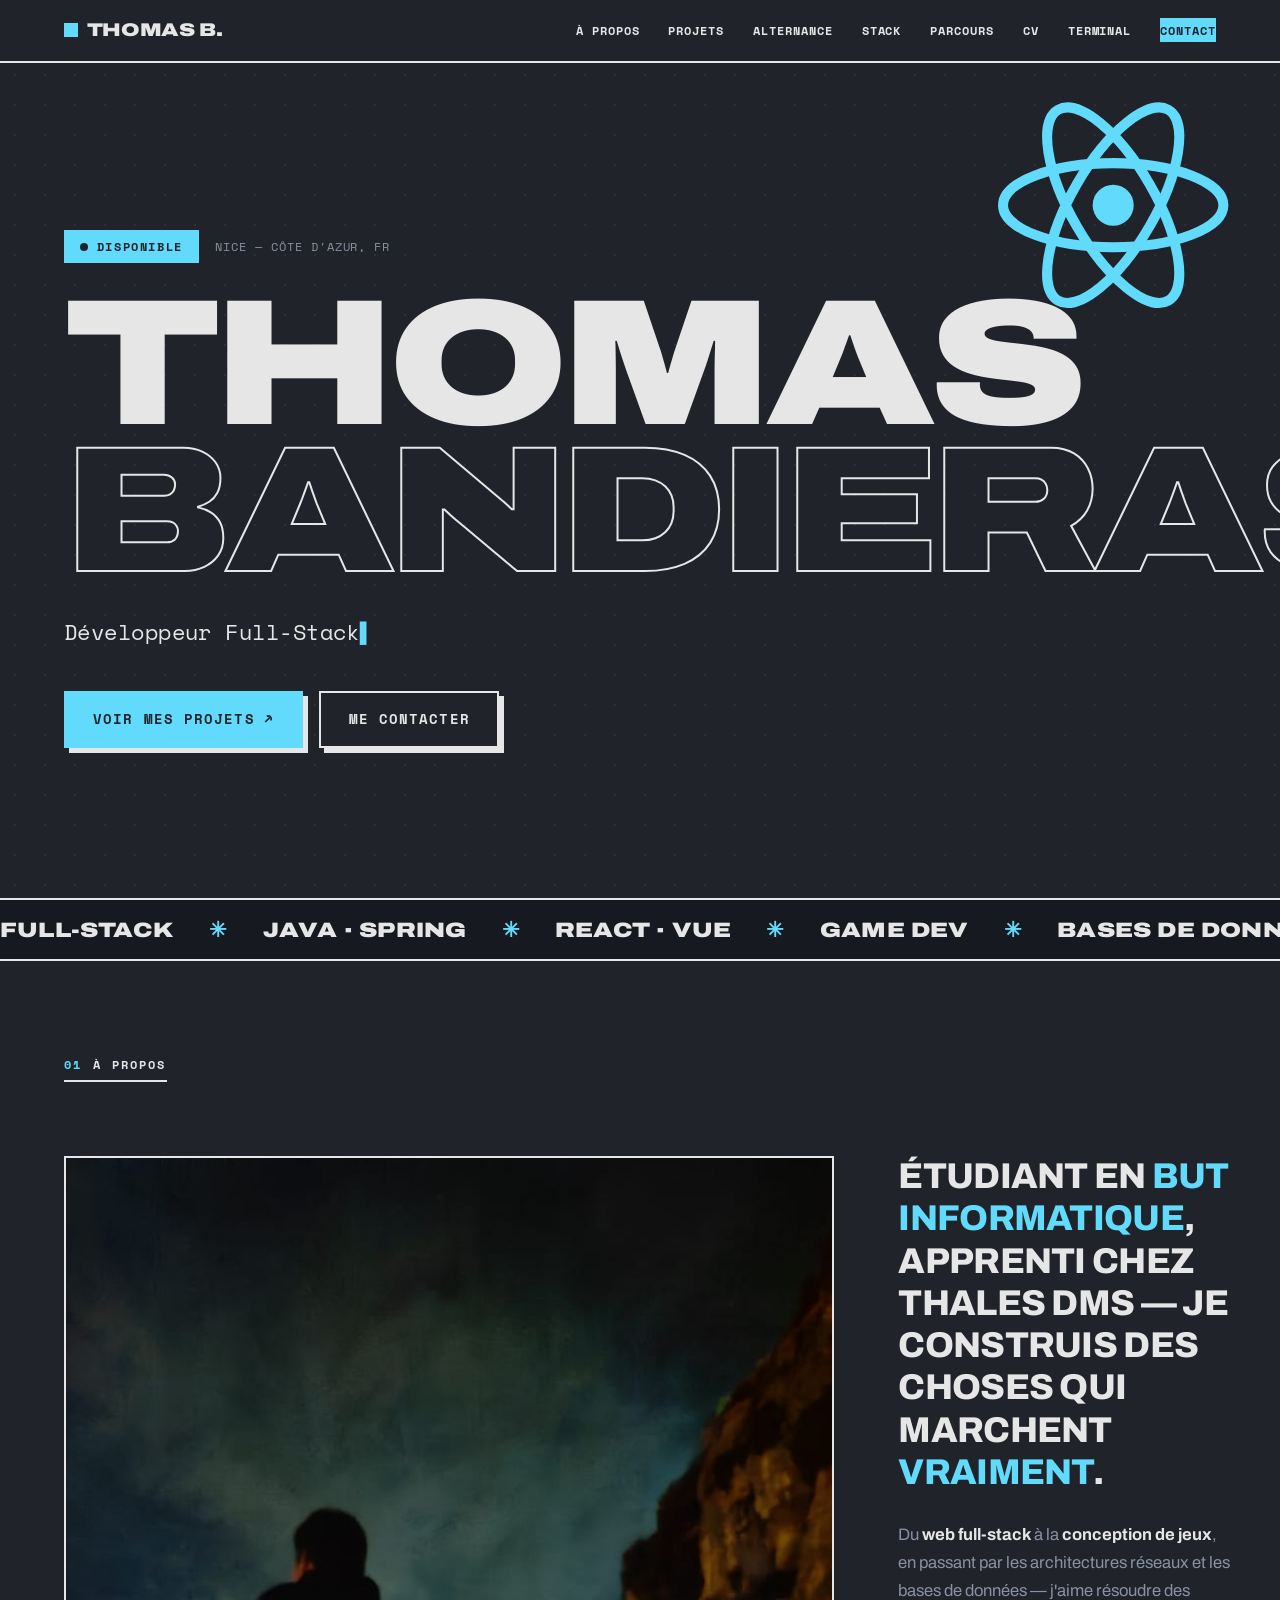
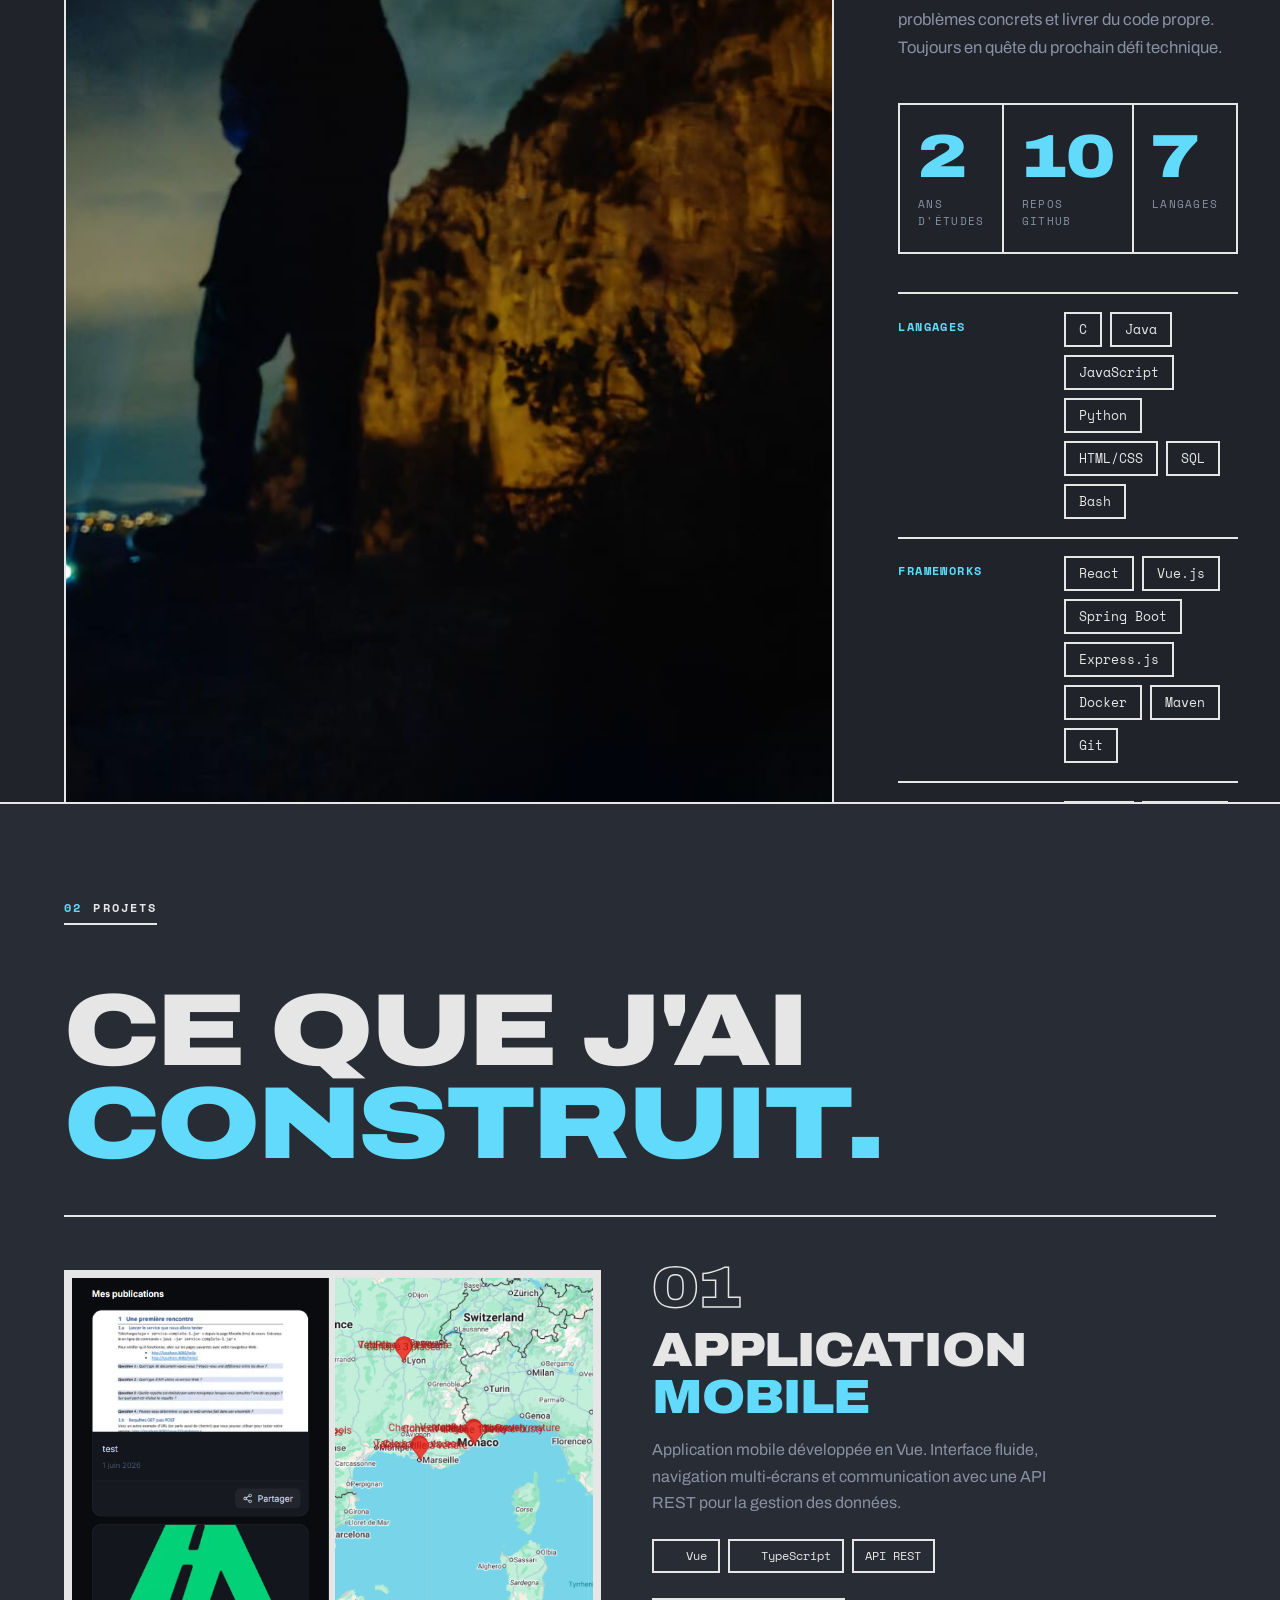
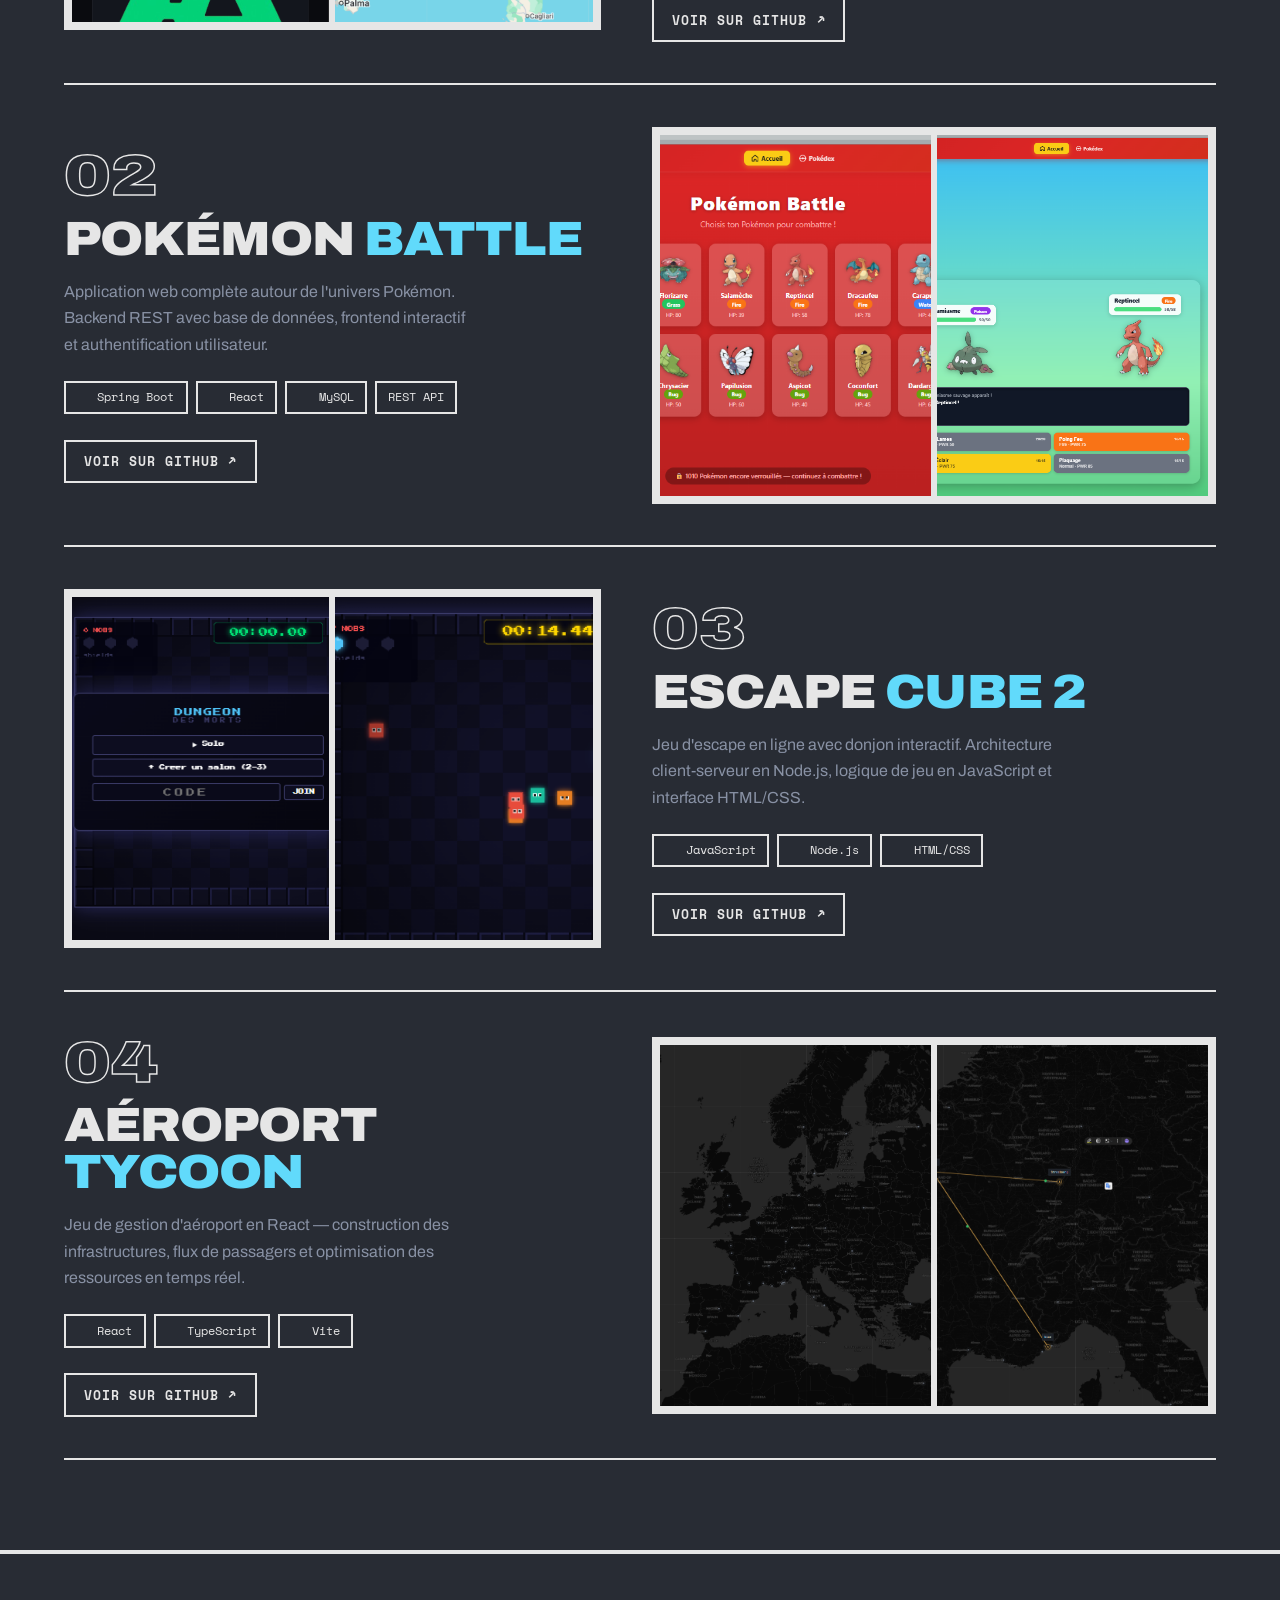
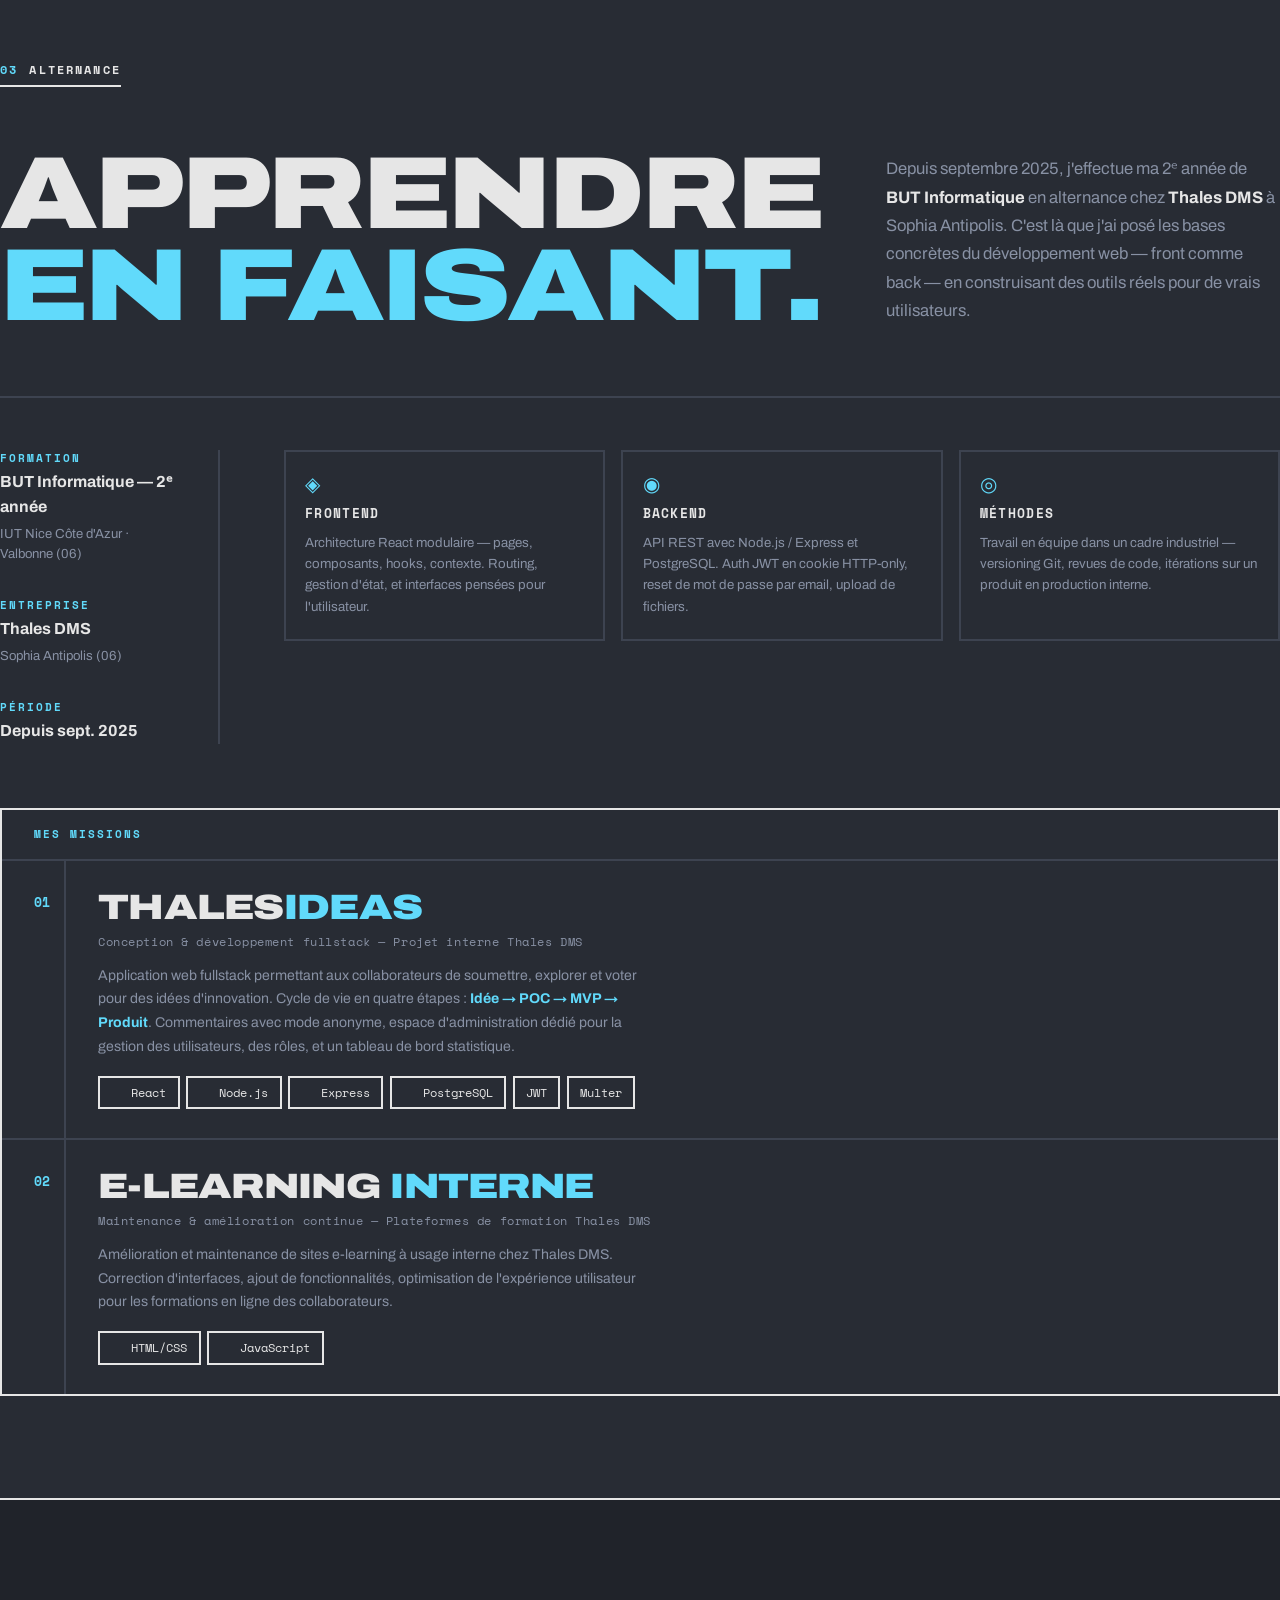
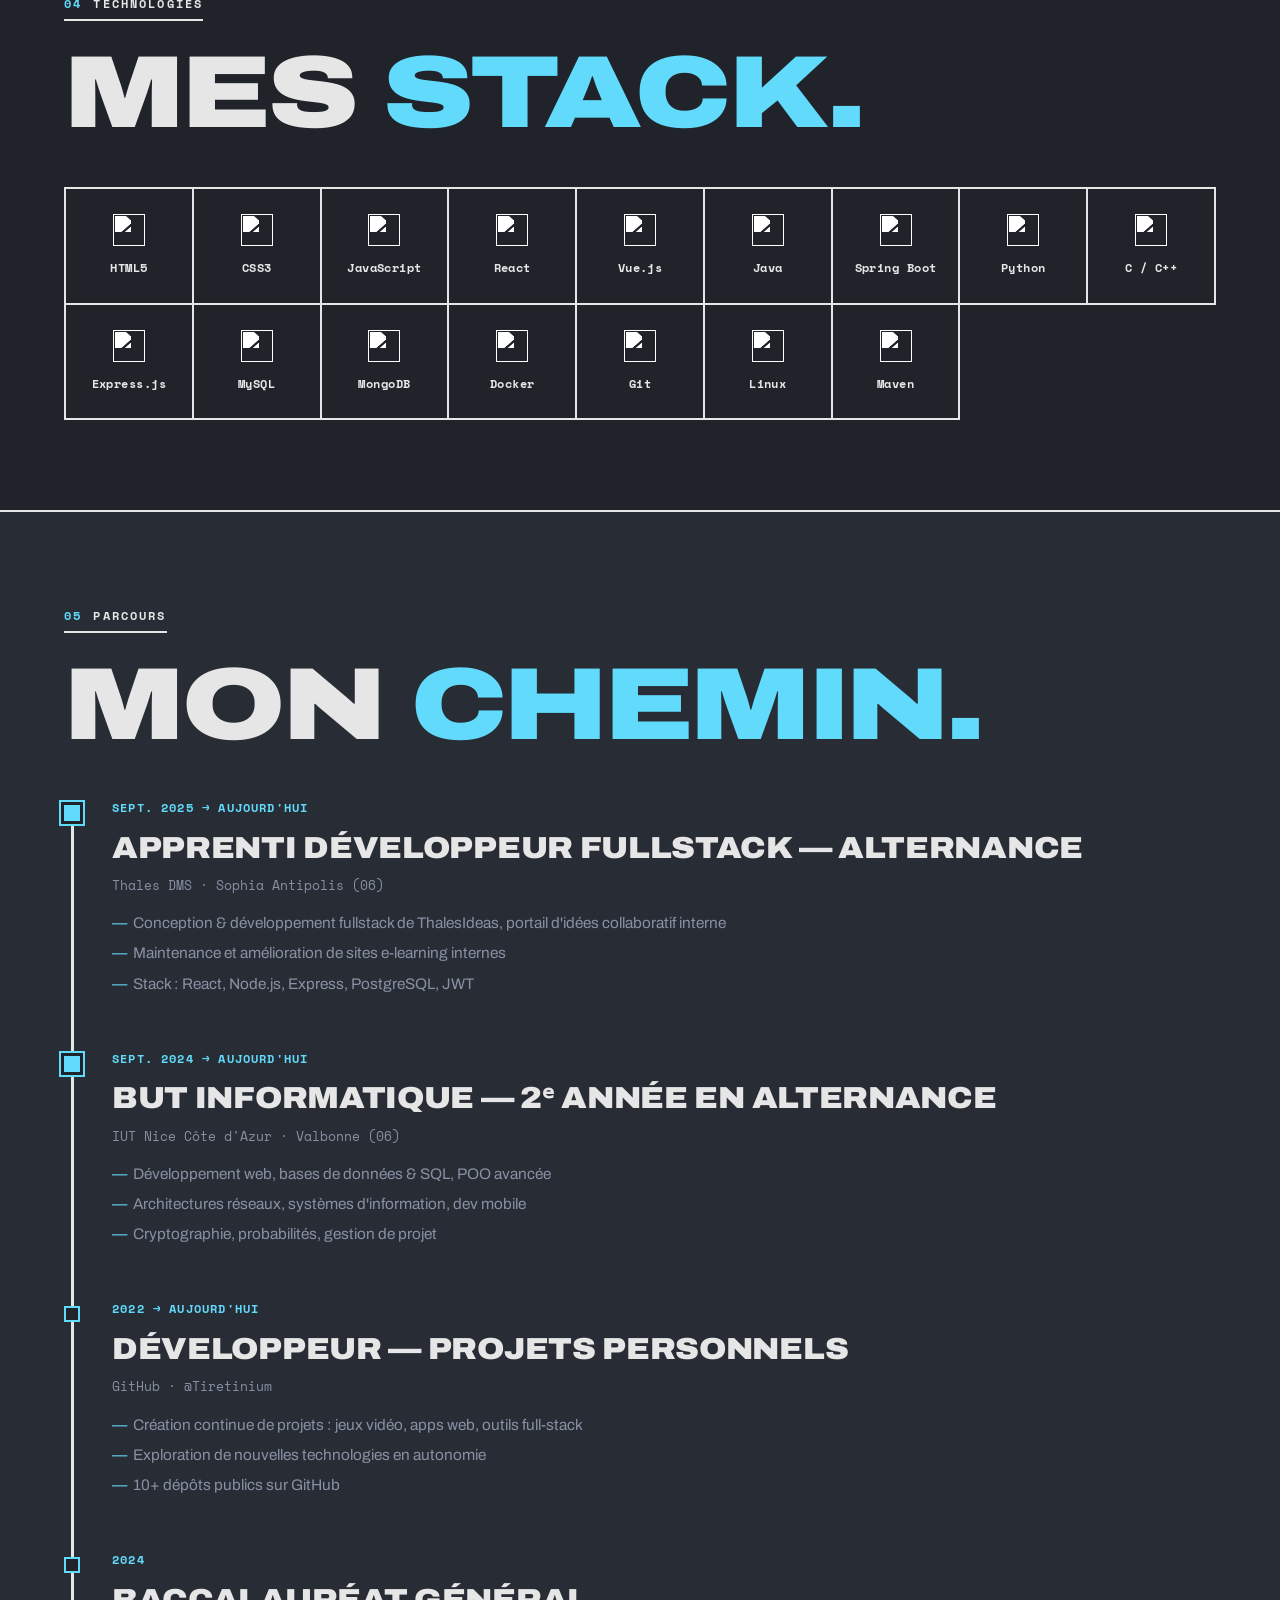
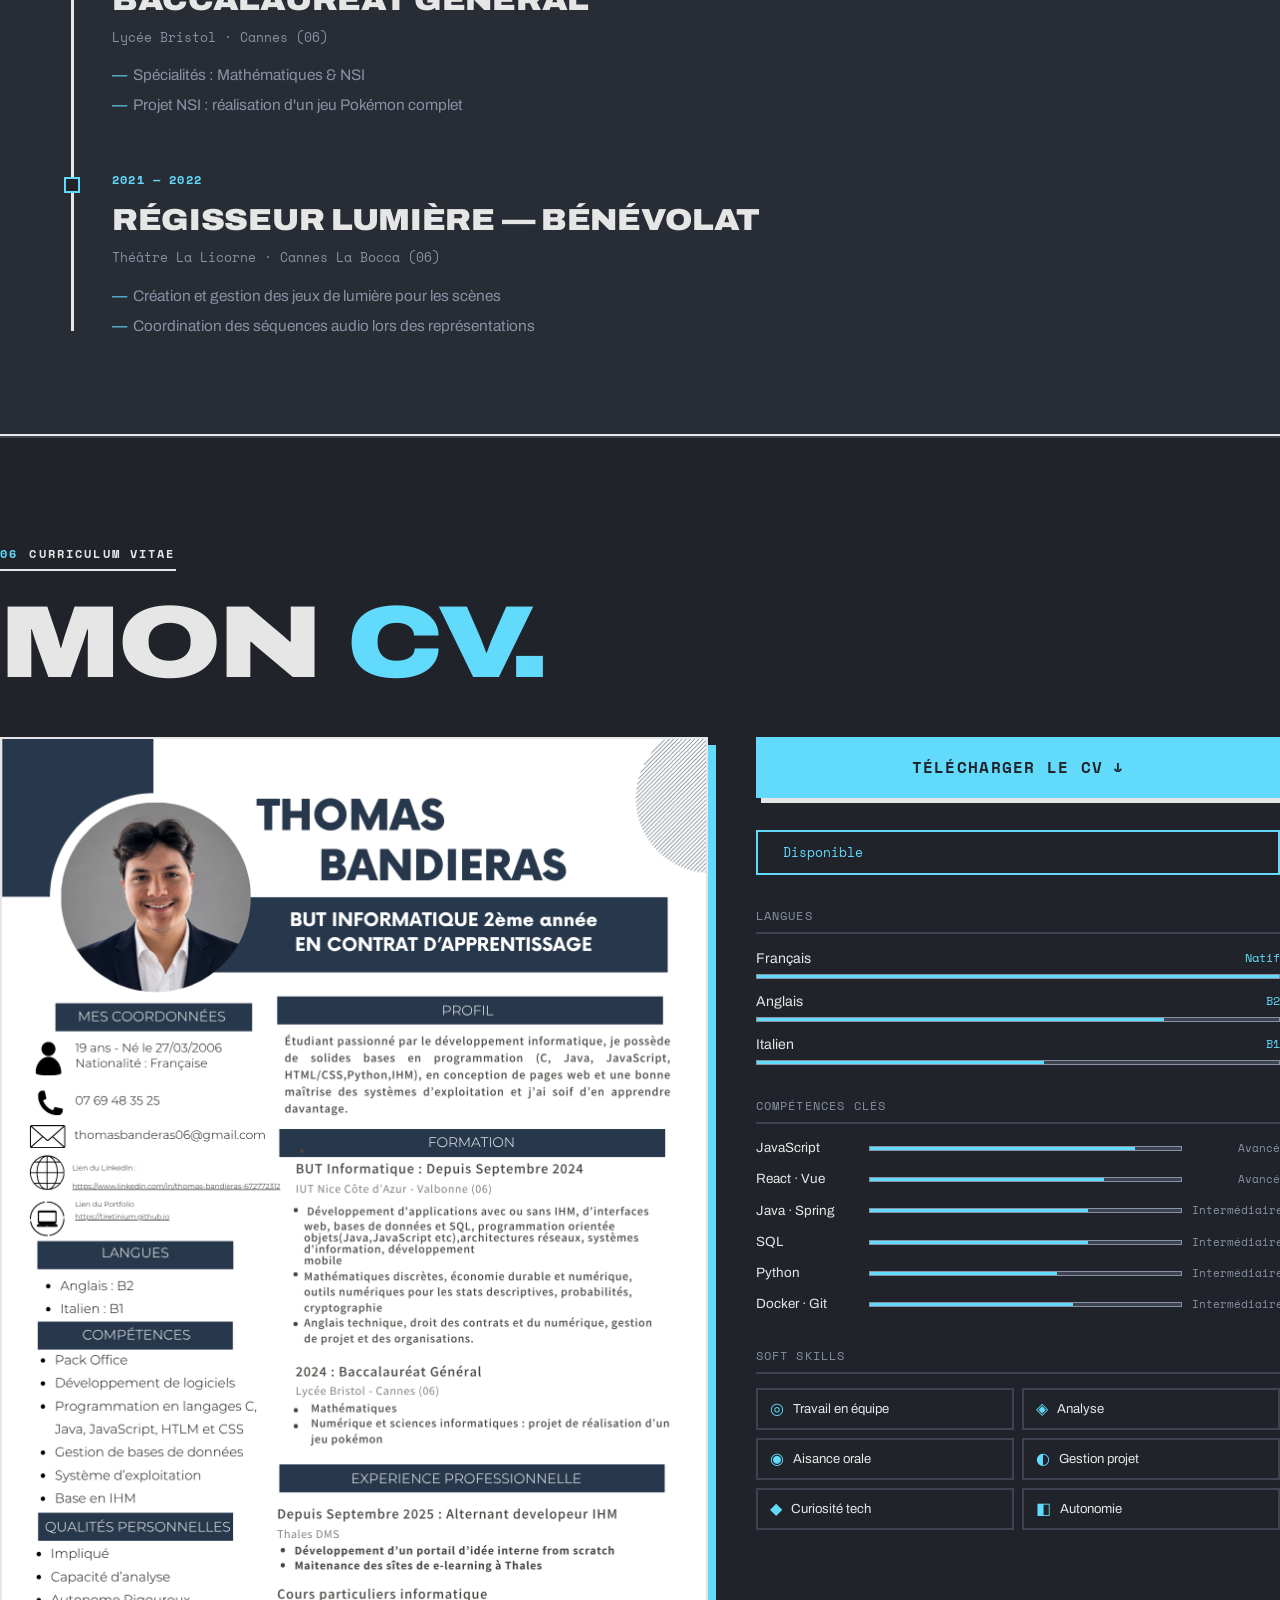
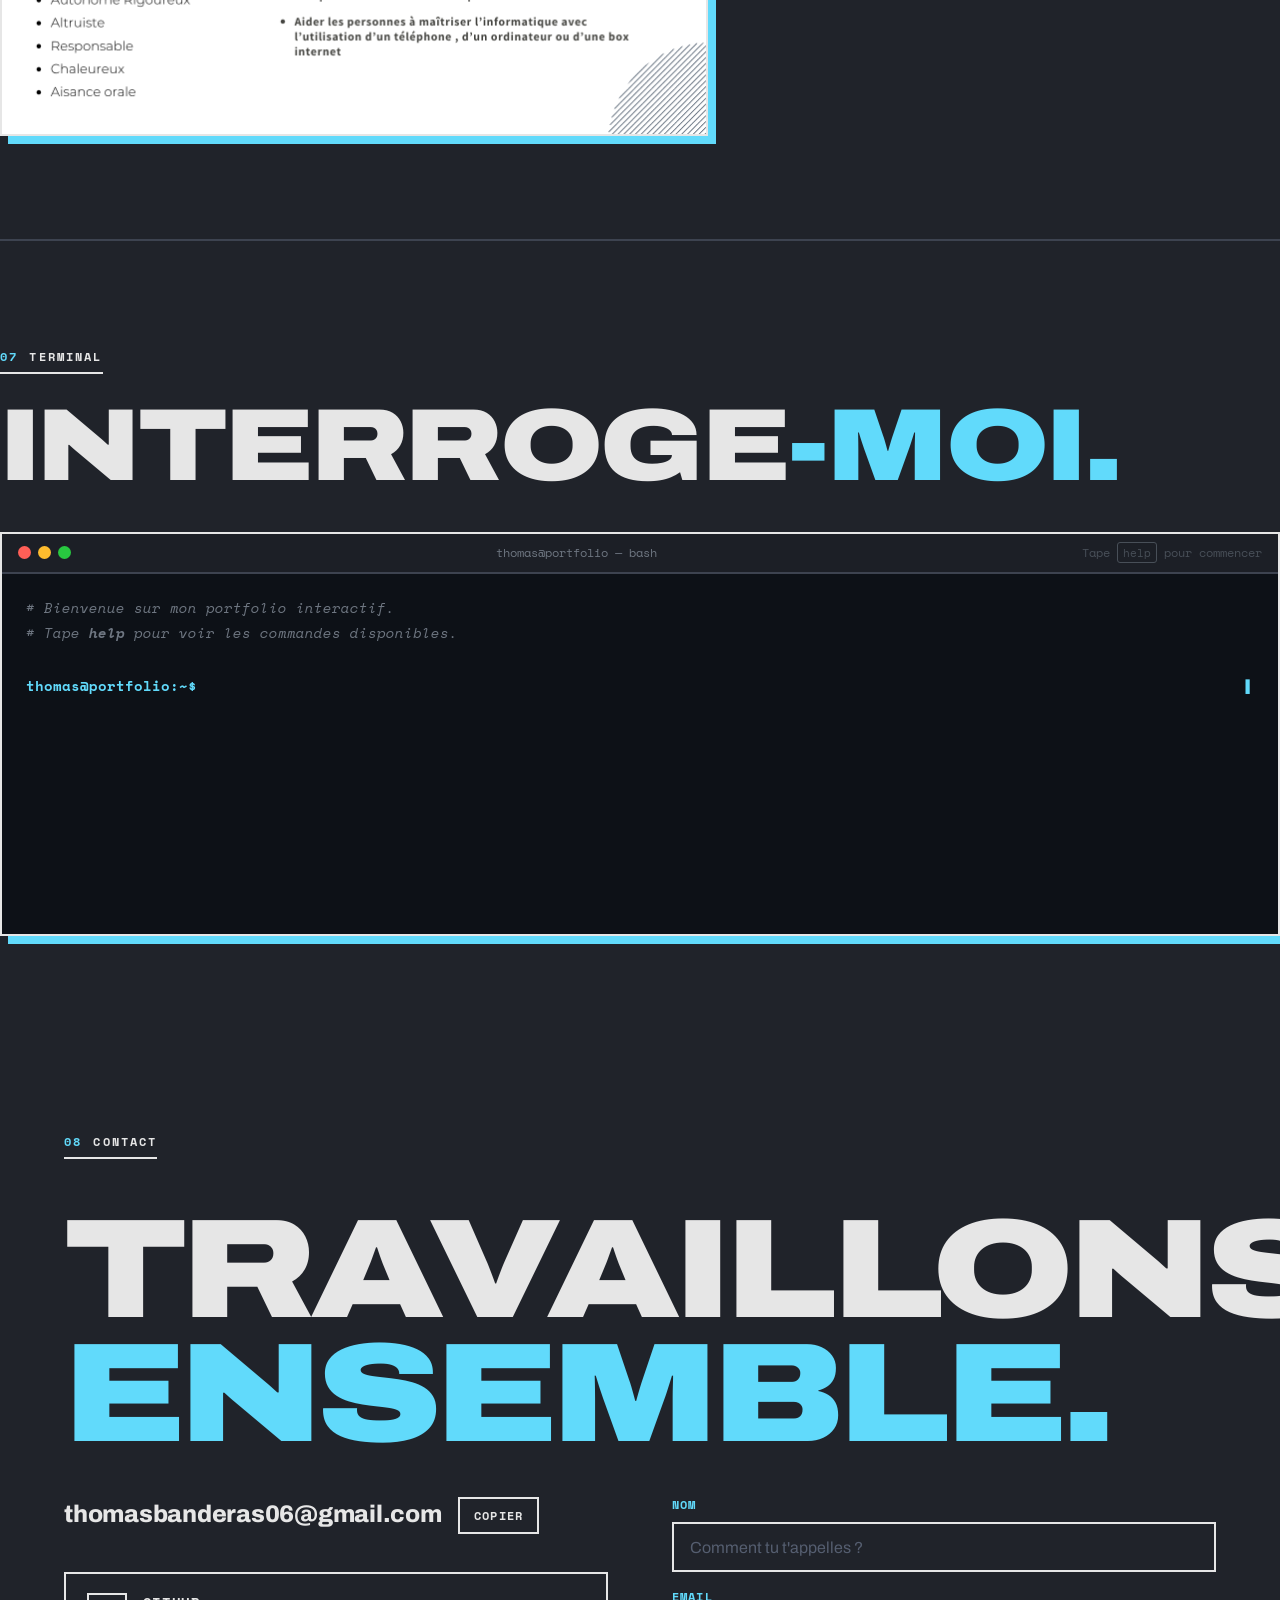
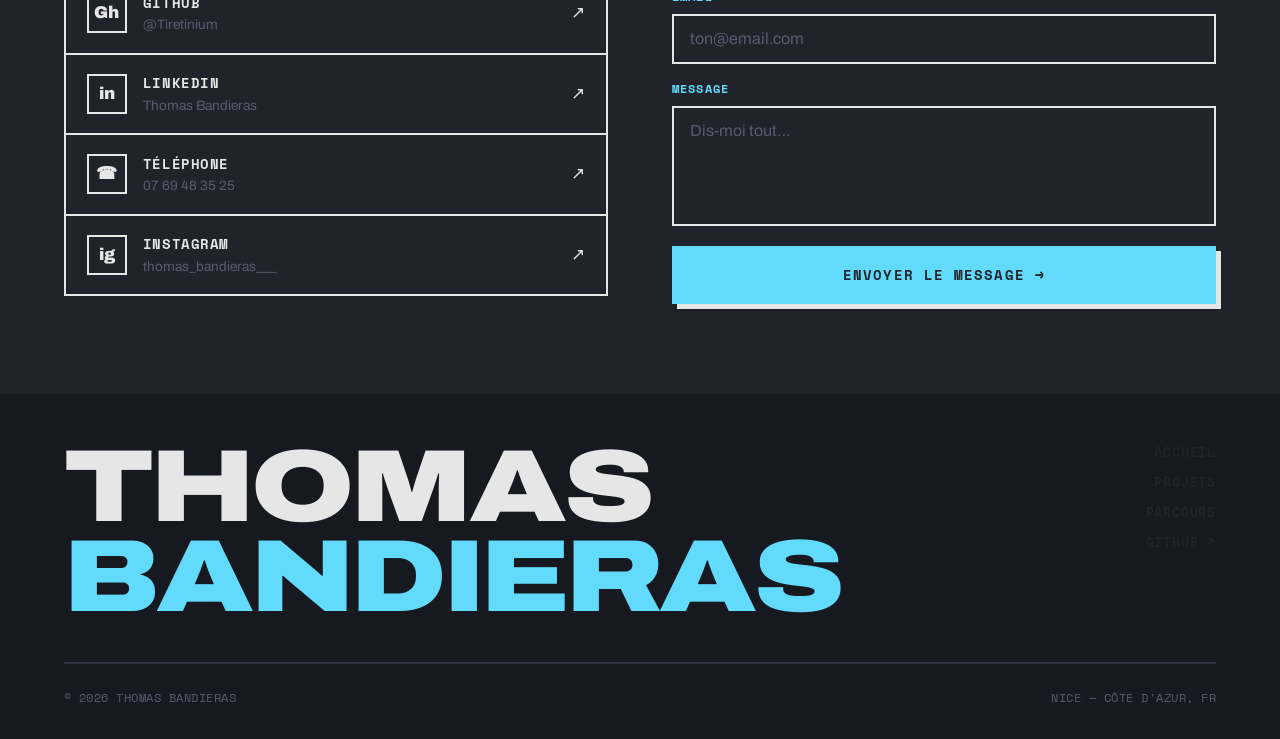
==== commit a42eb1d3: "Suppression de la section Avis / notation du portfolio Co-Authored-By: Claude Sonnet 4.6 <noreply@an" ====
--- a/index.html
+++ b/index.html
@@ -23,7 +23,6 @@
       <li><a href="#timeline">Parcours</a></li>
       <li><a href="#cv">CV</a></li>
       <li><a href="#terminal">Terminal</a></li>
-      <li><a href="#avis">Avis</a></li>
       <li><a href="#contact" class="nav-cta">Contact</a></li>
     </ul>
   </nav>
@@ -40,7 +39,6 @@
   <a href="#timeline">Parcours</a>
   <a href="#cv">CV</a>
   <a href="#terminal">Terminal</a>
-  <a href="#avis">Avis</a>
   <a href="#contact">Contact</a>
 </div>
 
@@ -580,45 +578,6 @@
         </div>
       </div>
     </div>
-  </div>
-</section>
-
-<!-- ============================ AVIS ============================ -->
-<section id="avis" data-screen-label="Avis">
-  <div class="wrap">
-    <div class="kicker"><span class="idx">07</span> Avis</div>
-    <h2 class="section-head">Note ce <em class="accent">portfolio.</em></h2>
-
-    <div class="avis-grid">
-      <div class="avis-left reveal">
-        <p class="avis-lead">Ton retour compte ! Donne une note et laisse un commentaire — ça m'aide à m'améliorer.</p>
-        <div class="stars-row" id="starsRow" role="group" aria-label="Note de 1 à 5 étoiles">
-          <button class="star-btn" data-val="1" type="button" aria-label="1 étoile">★</button>
-          <button class="star-btn" data-val="2" type="button" aria-label="2 étoiles">★</button>
-          <button class="star-btn" data-val="3" type="button" aria-label="3 étoiles">★</button>
-          <button class="star-btn" data-val="4" type="button" aria-label="4 étoiles">★</button>
-          <button class="star-btn" data-val="5" type="button" aria-label="5 étoiles">★</button>
-        </div>
-        <span class="star-caption" id="starCaption">Sélectionne une note</span>
-      </div>
-
-      <form class="form avis-form reveal" id="avisForm" novalidate>
-        <div class="field">
-          <label for="avisName">Nom</label>
-          <input type="text" id="avisName" name="name" placeholder="Ton prénom (optionnel)">
-        </div>
-        <div class="field">
-          <label for="avisEmail">Email</label>
-          <input type="email" id="avisEmail" name="email" placeholder="ton@email.com (optionnel)">
-        </div>
-        <div class="field">
-          <label for="avisMsg">Commentaire</label>
-          <textarea id="avisMsg" name="message" placeholder="Qu'est-ce que tu en penses ?"></textarea>
-        </div>
-        <button type="submit" class="send" id="avisSend">Envoyer mon avis →</button>
-      </form>
-    </div>
-    <div class="confirm" id="avisConfirm">★ Merci pour ton avis — je prends note !</div>
   </div>
 </section>
 
--- a/styles.css
+++ b/styles.css
@@ -1215,64 +1215,3 @@
   .alt-mission        { grid-template-columns: 2.5rem 1fr; }
 }
 
-/* ============================================================
-   AVIS / NOTATION
-   ============================================================ */
-#avis {
-  background: var(--paper);
-  border-top: var(--bw) solid var(--ink);
-  border-bottom: var(--bw) solid var(--ink);
-}
-
-.avis-grid {
-  display: grid;
-  grid-template-columns: 1fr 1.3fr;
-  gap: clamp(2rem, 5vw, 4.5rem);
-  align-items: start;
-  margin-top: 3rem;
-}
-
-.avis-lead {
-  color: var(--ink-soft);
-  font-size: 1.05rem;
-  line-height: 1.7;
-  max-width: 38ch;
-  margin-bottom: 2.5rem;
-}
-
-.stars-row {
-  display: flex;
-  gap: .2rem;
-  margin-bottom: 1.1rem;
-}
-
-.star-btn {
-  font-size: clamp(2.4rem, 5.5vw, 3.4rem);
-  color: var(--muted);
-  background: none;
-  border: none;
-  cursor: pointer;
-  padding: 0 .15rem;
-  line-height: 1;
-  transition: color .12s, transform .12s;
-  user-select: none;
-}
-
-.star-btn.lit  { color: var(--red); }
-.star-btn:hover { transform: scale(1.18); }
-
-.star-caption {
-  display: block;
-  font-family: var(--font-mono);
-  font-size: .78rem;
-  letter-spacing: .1em;
-  text-transform: uppercase;
-  color: var(--red);
-  min-height: 1.4em;
-  transition: color .2s;
-}
-.star-caption.err { color: #f85149; }
-
-@media (max-width: 860px) {
-  .avis-grid { grid-template-columns: 1fr; }
-}
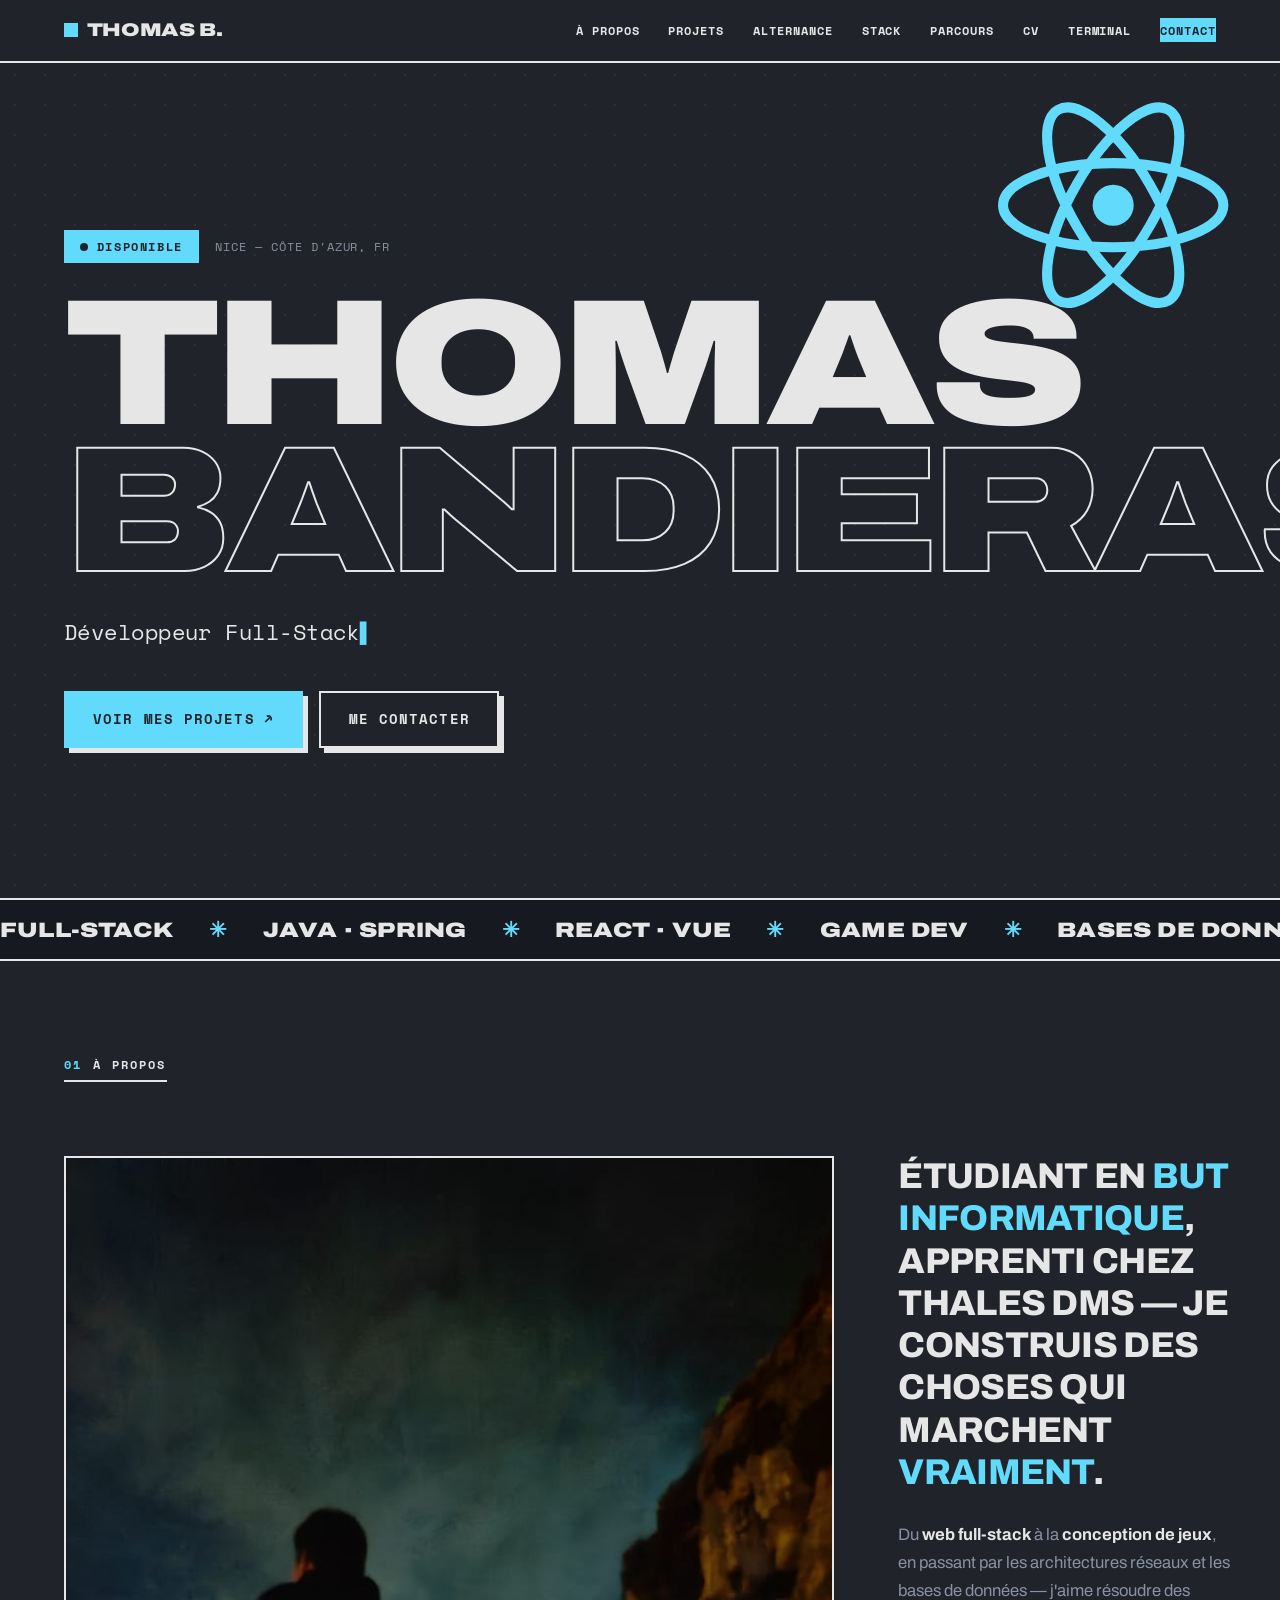
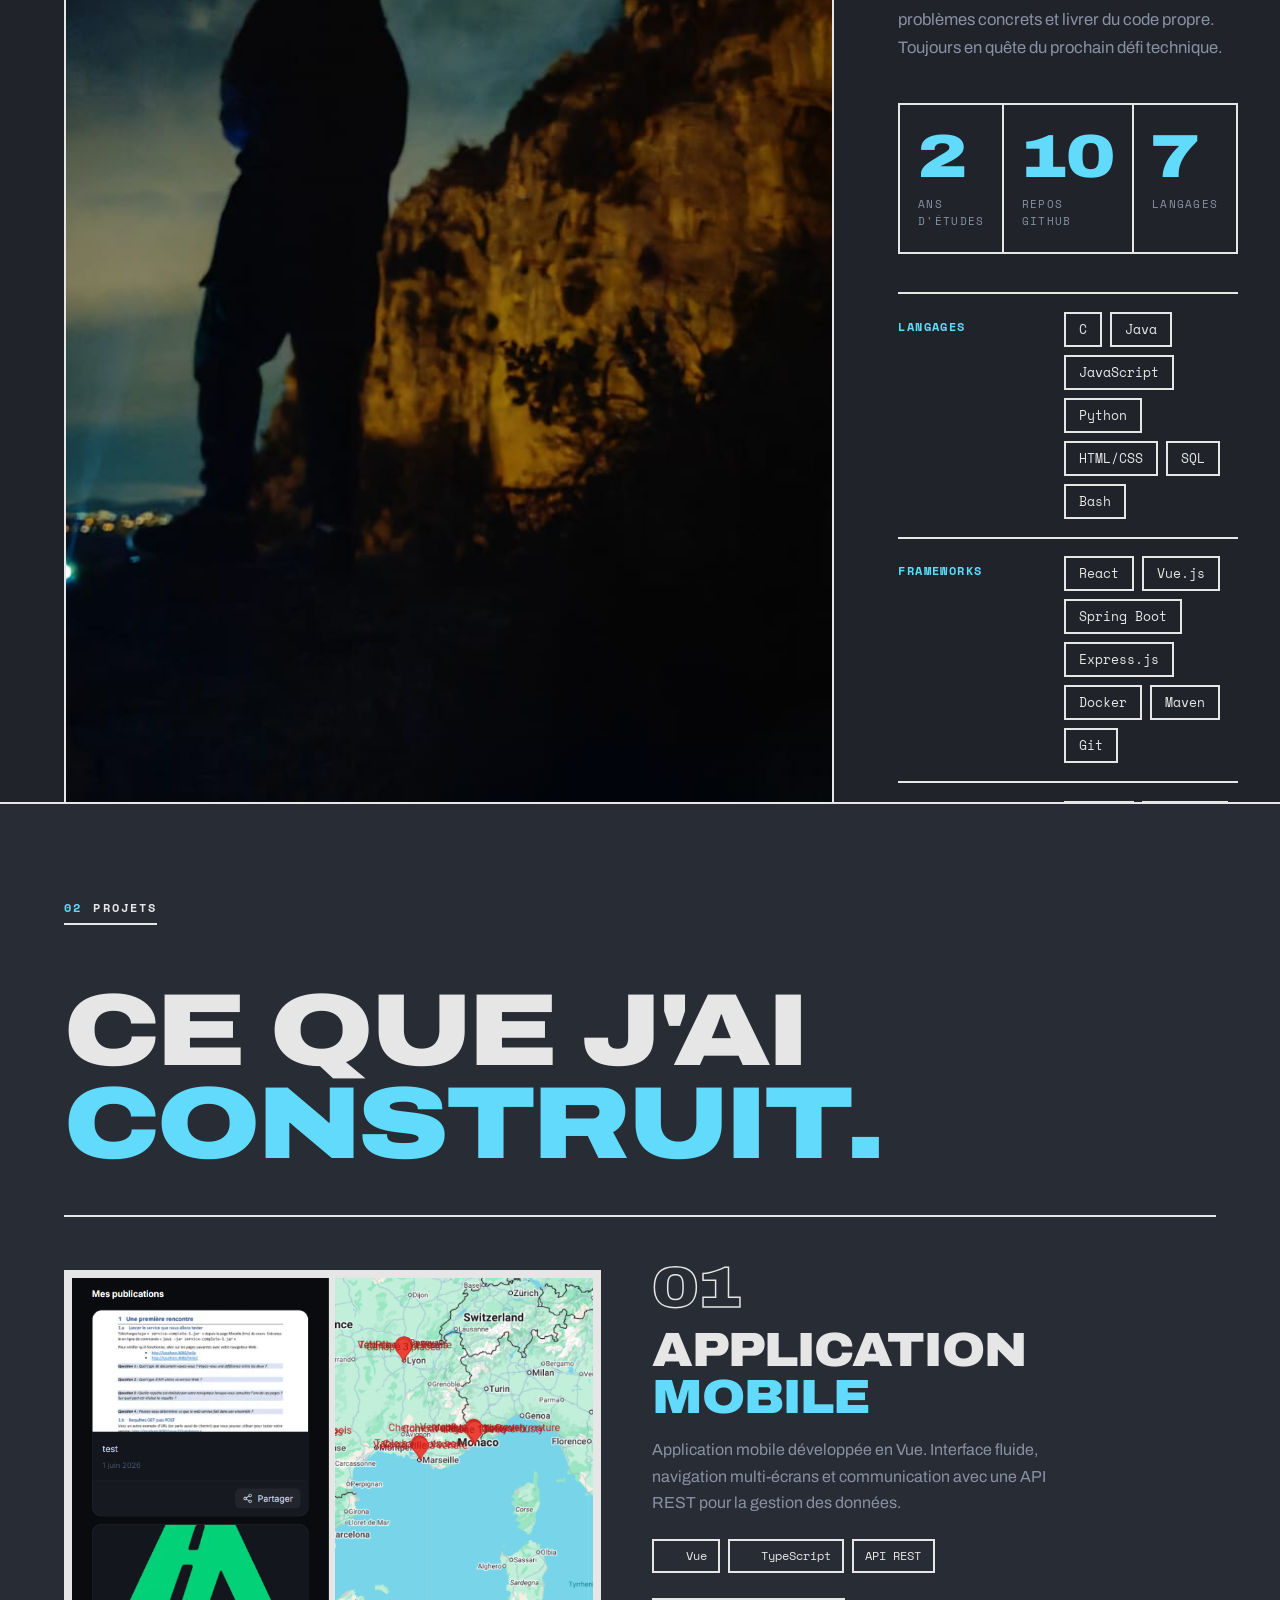
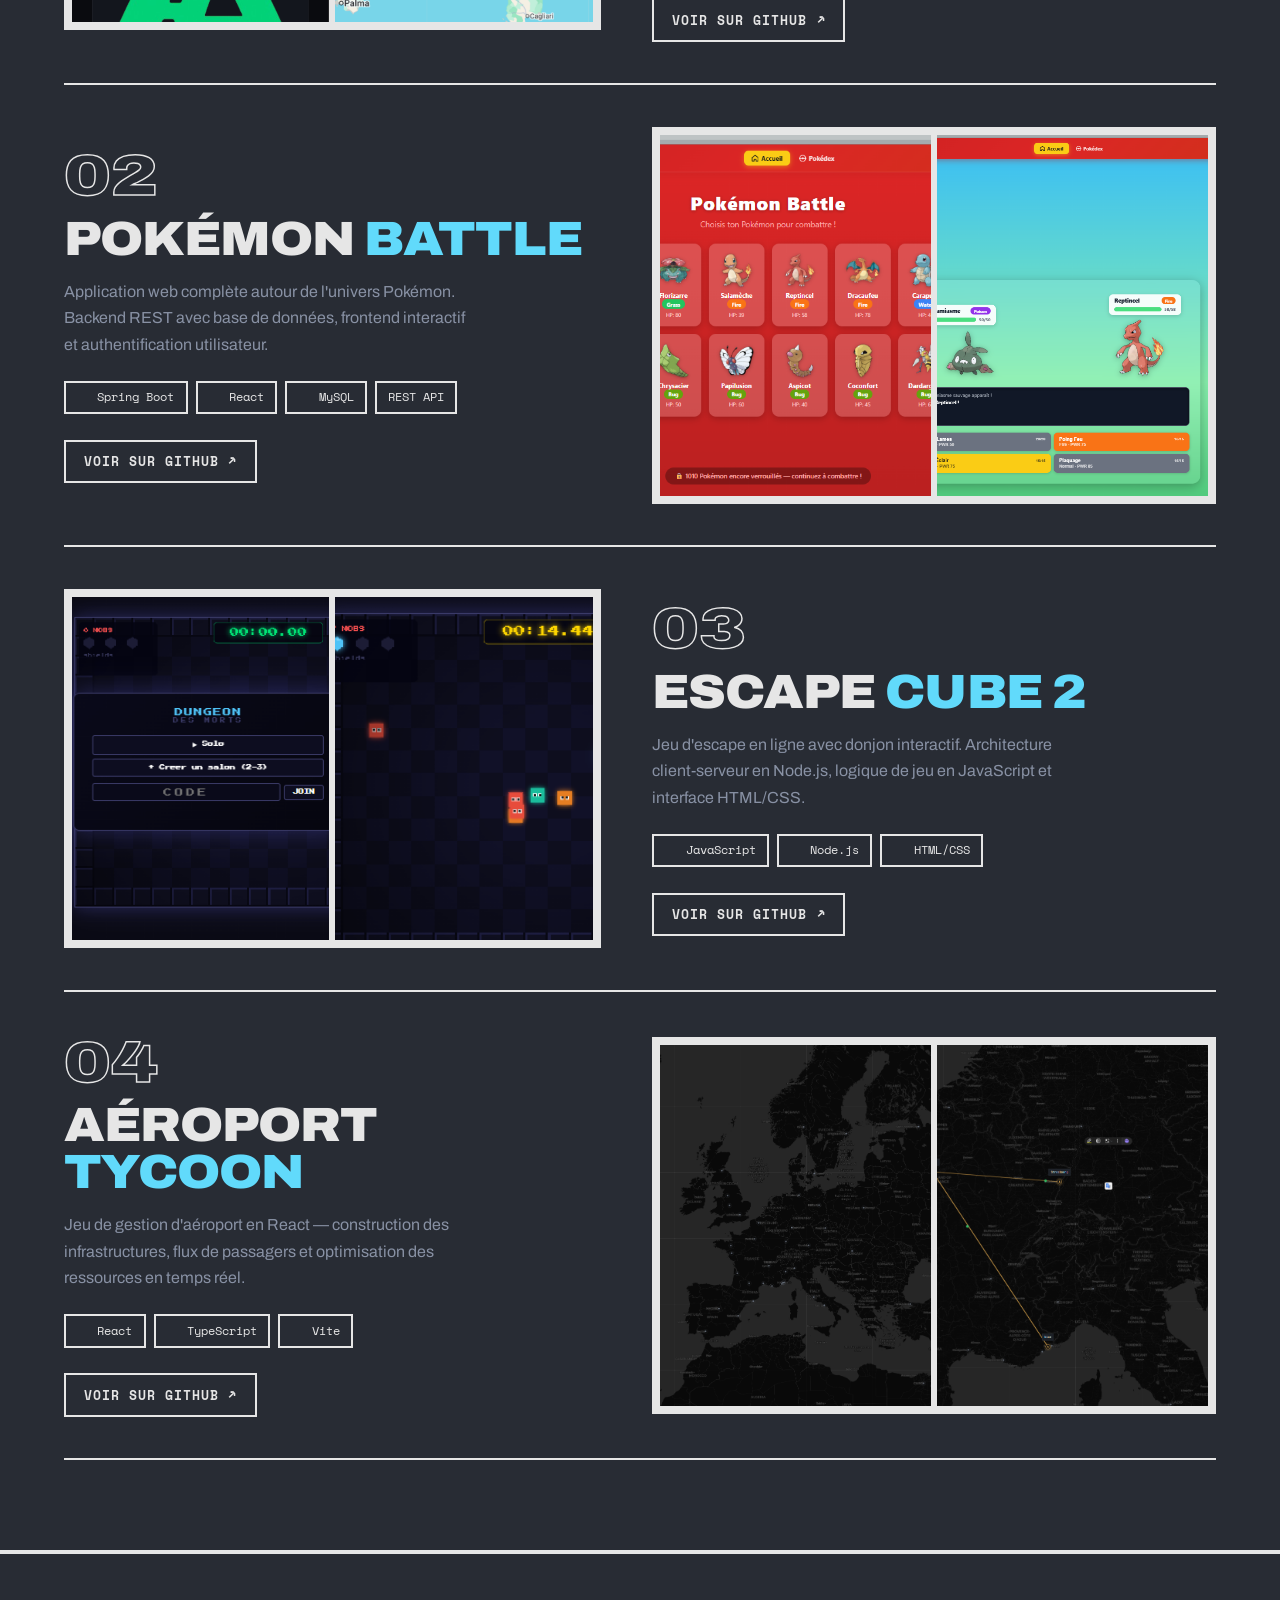
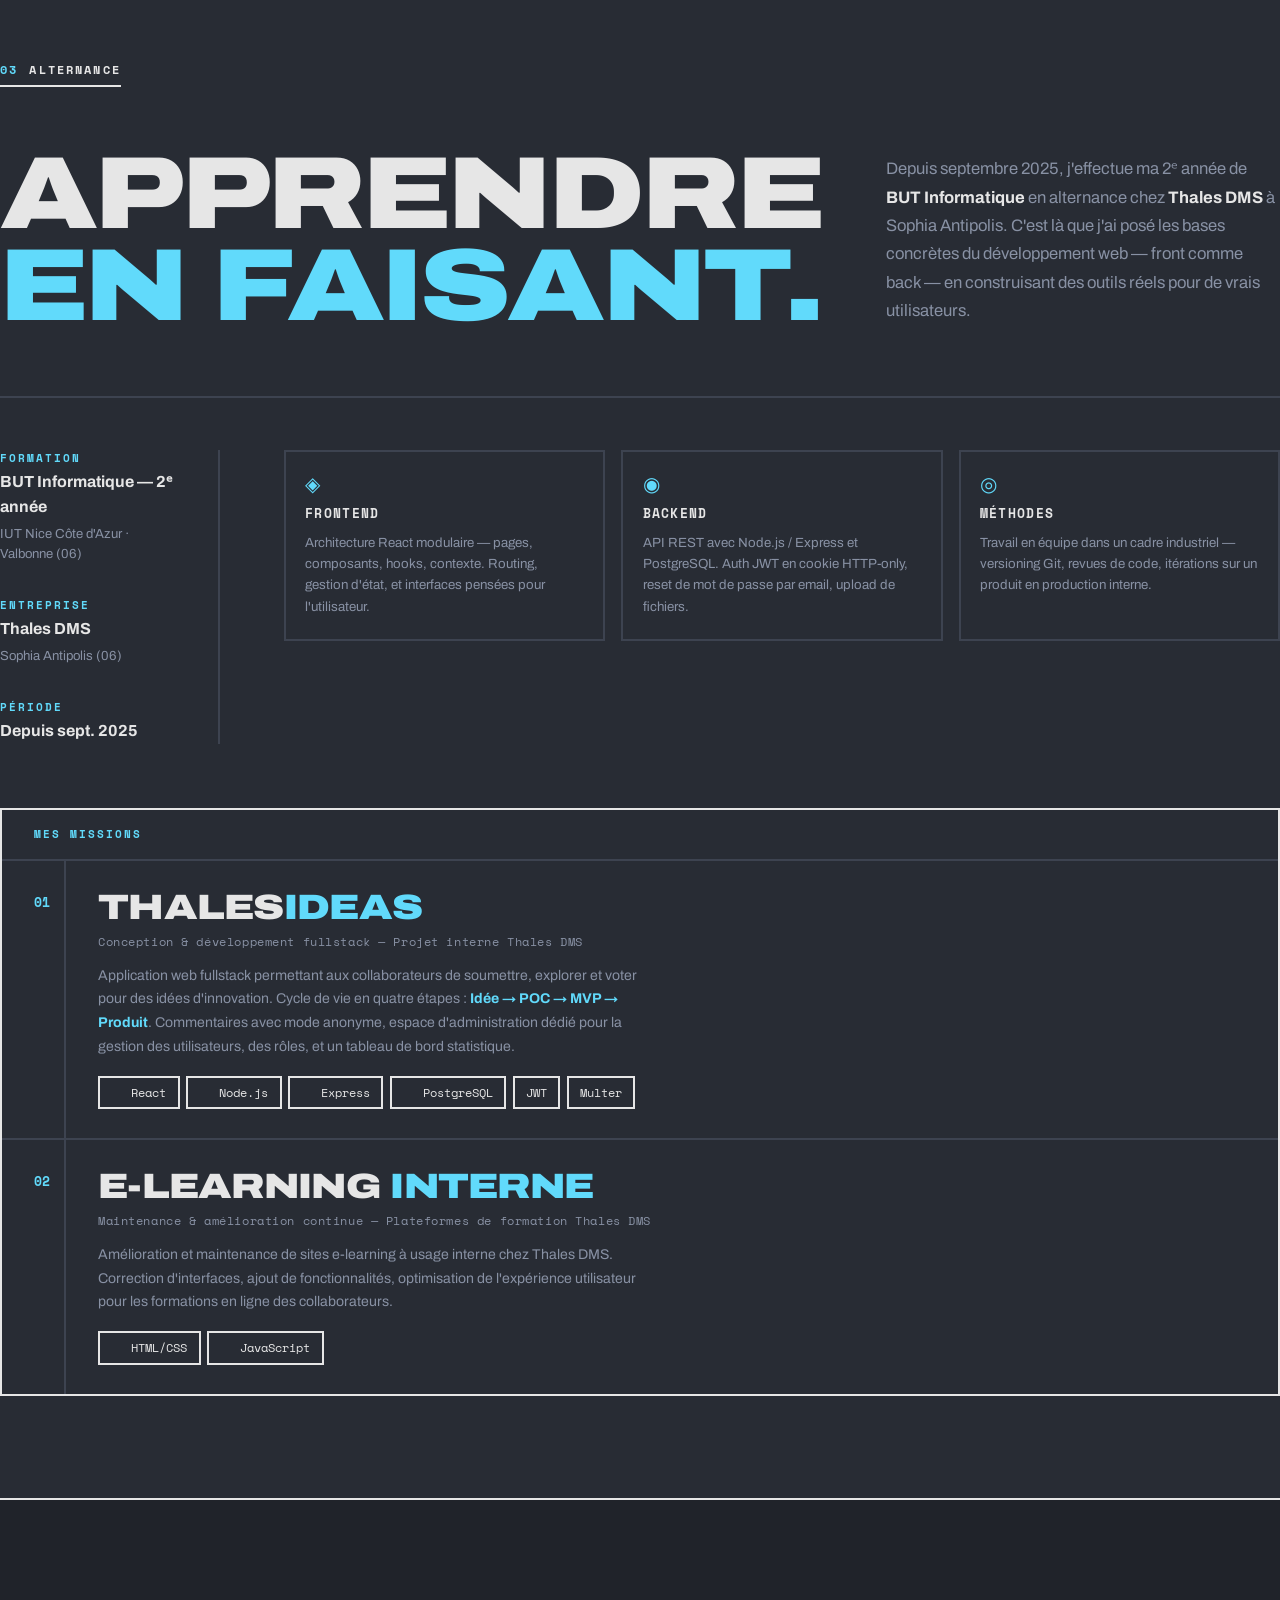
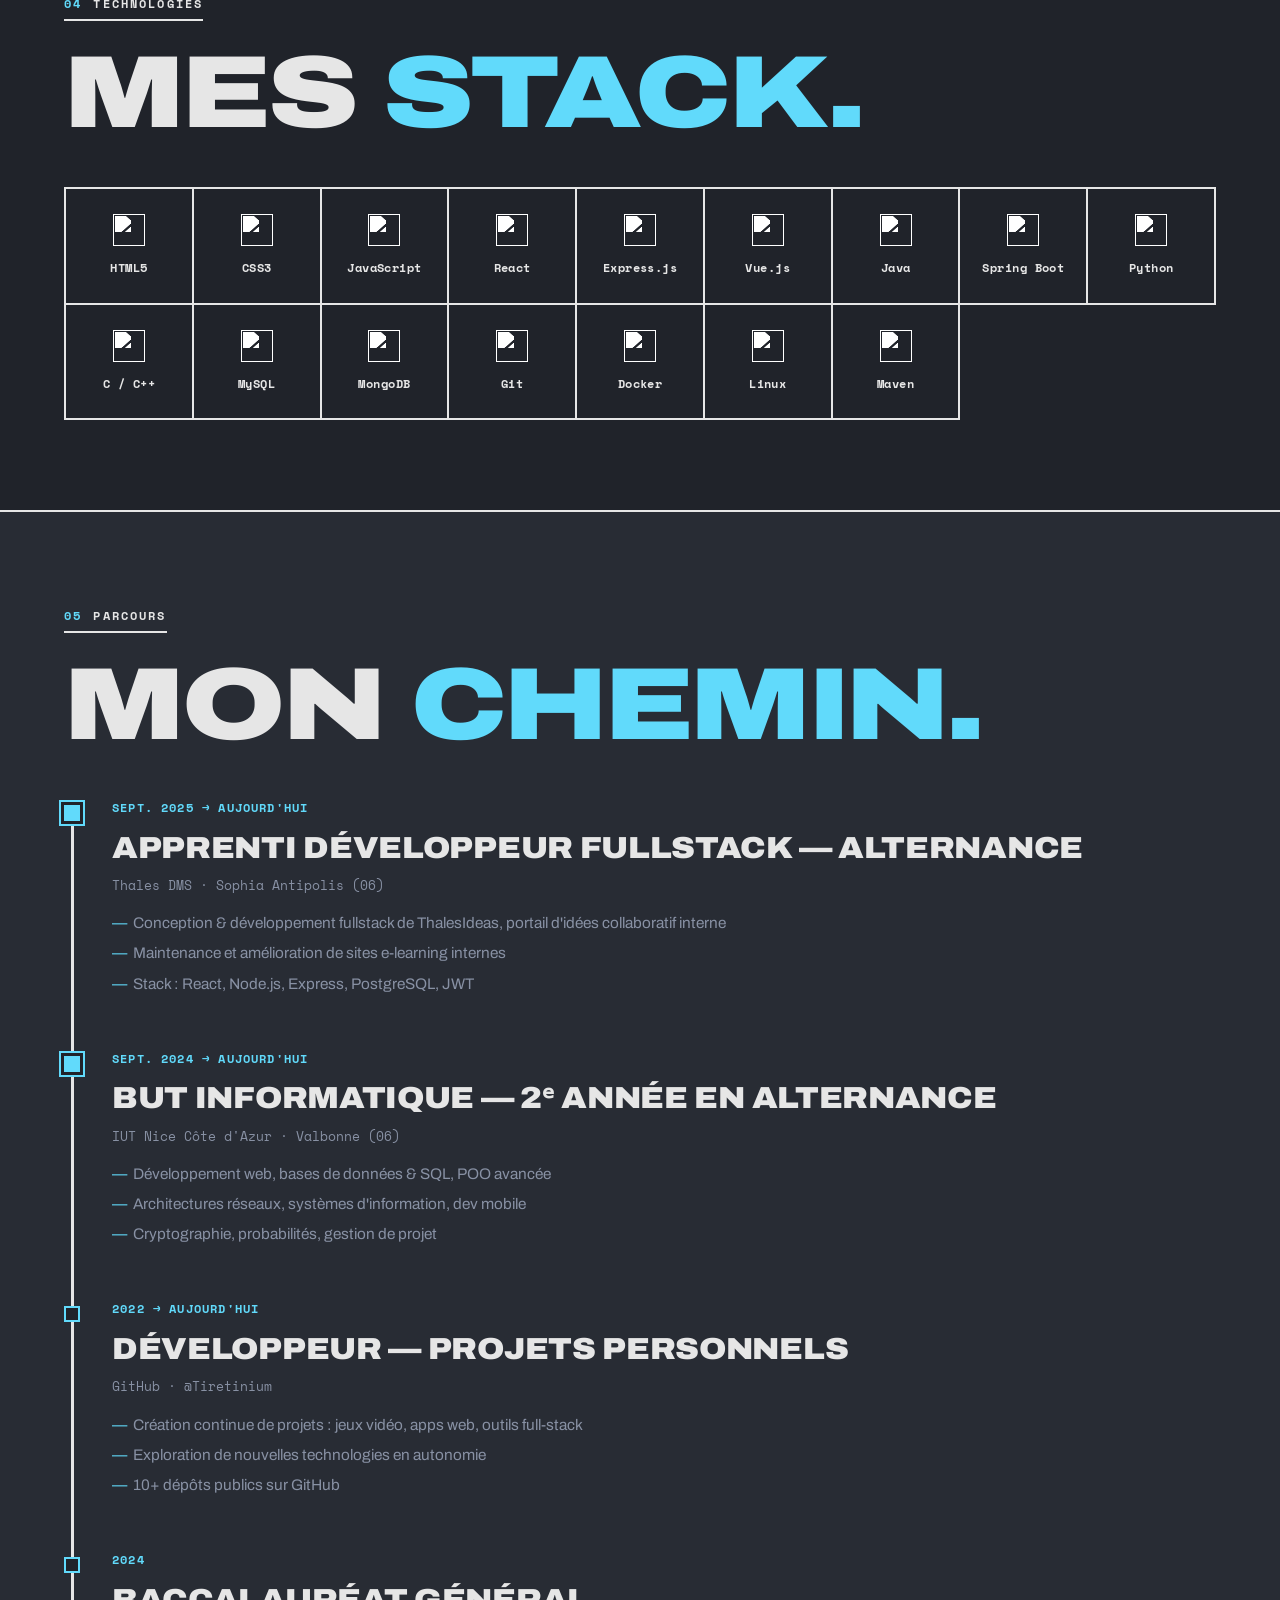
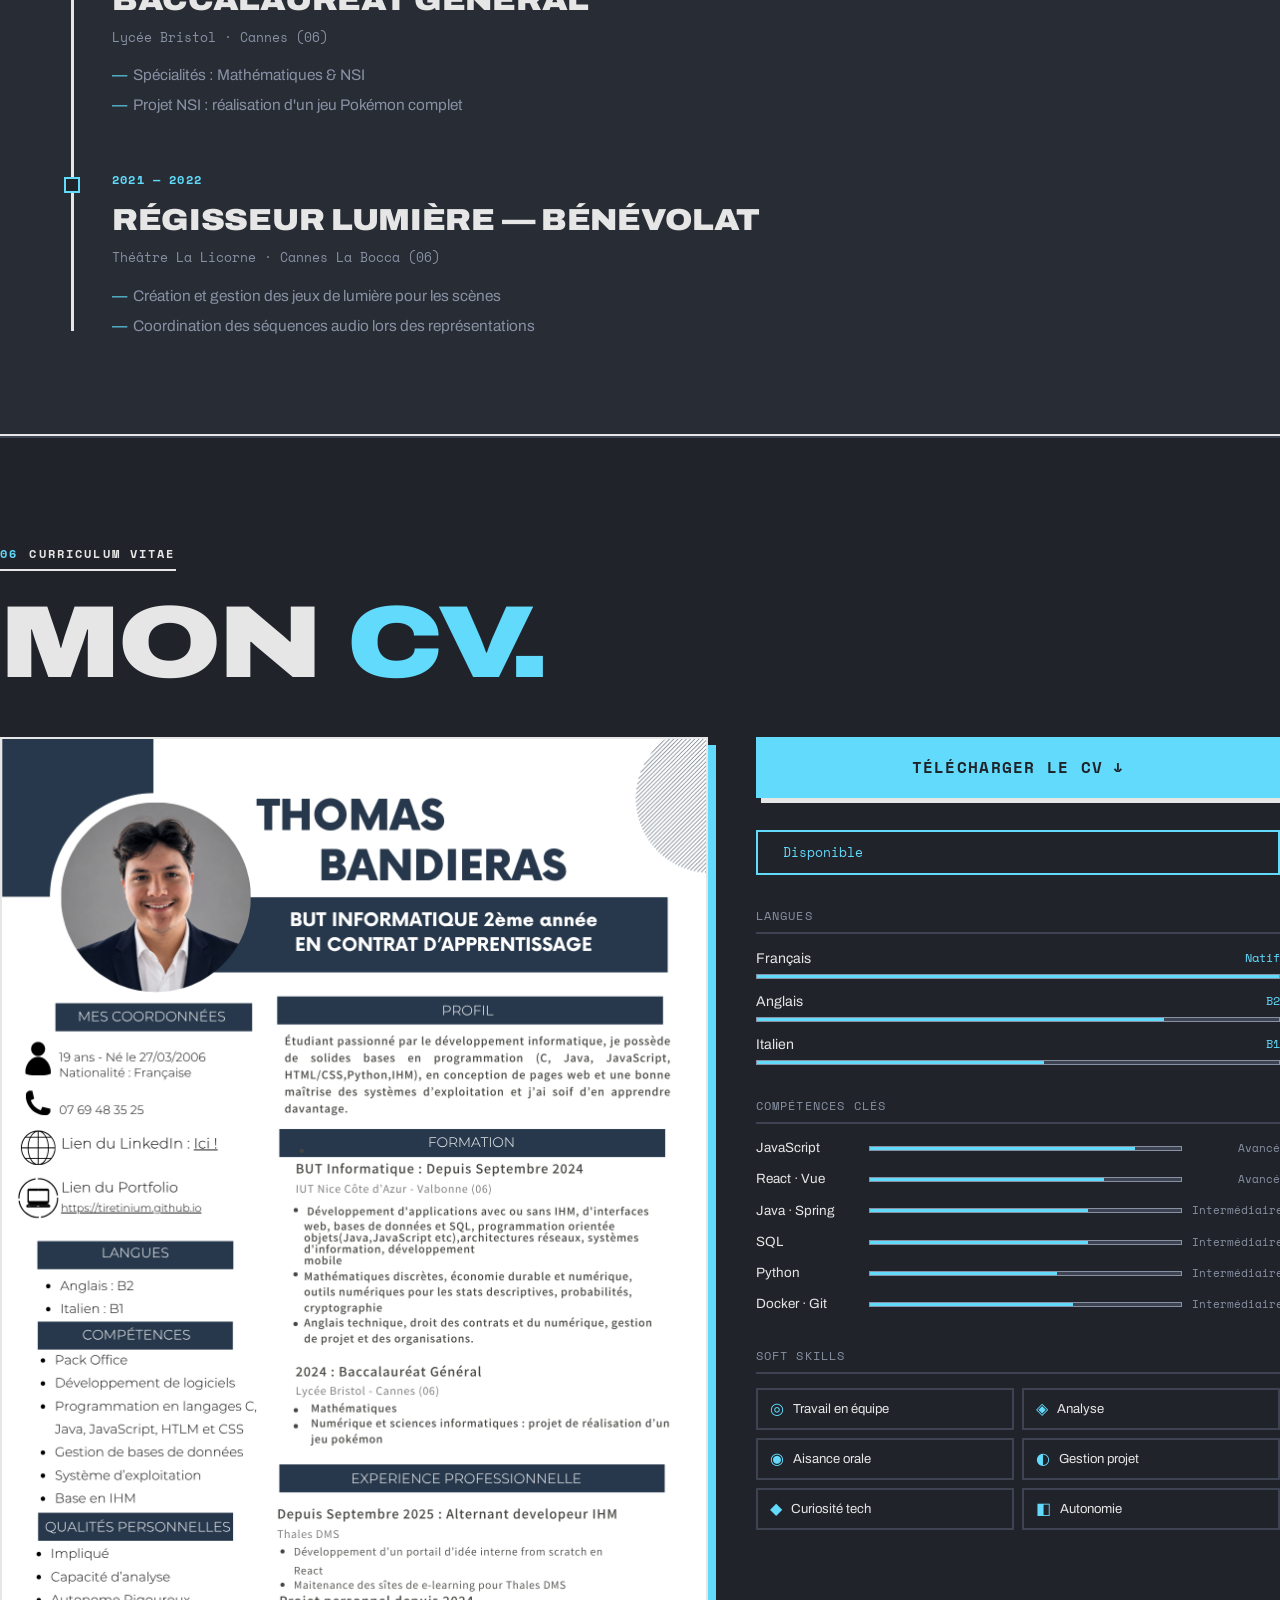
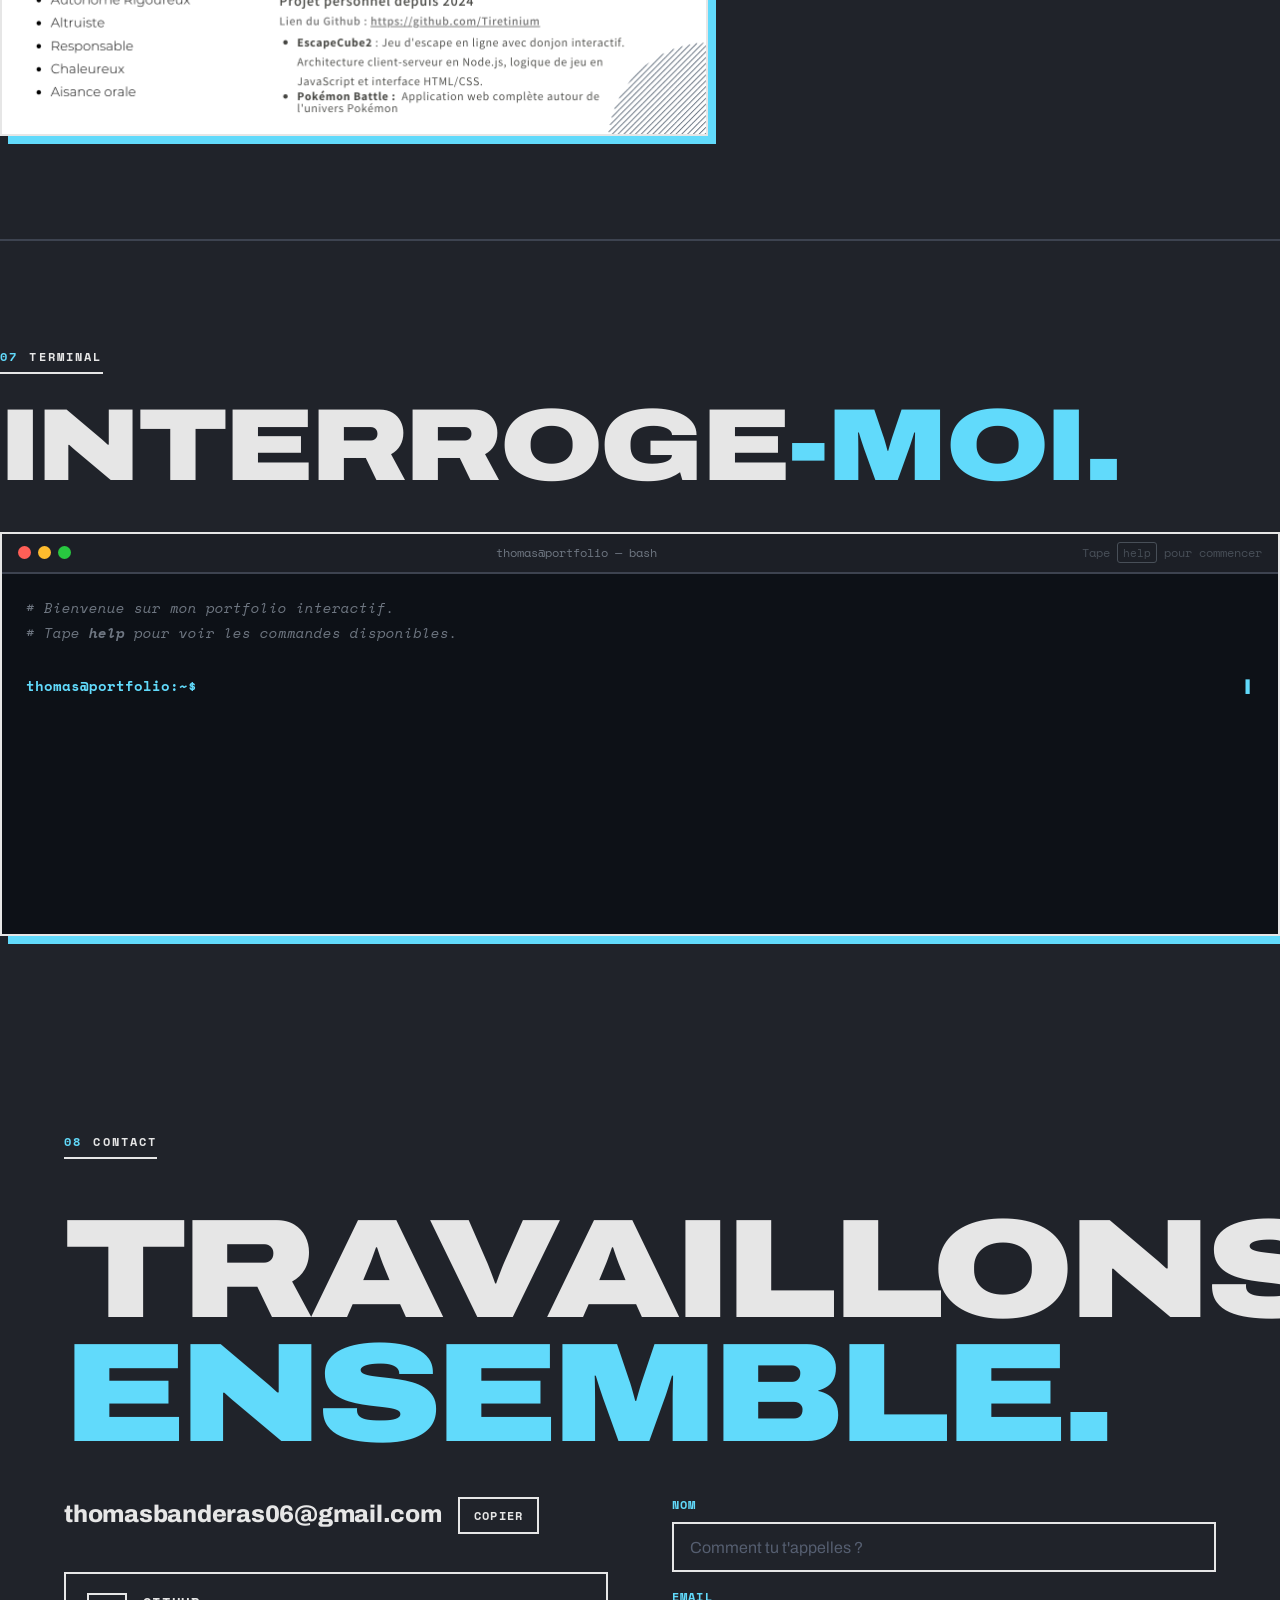
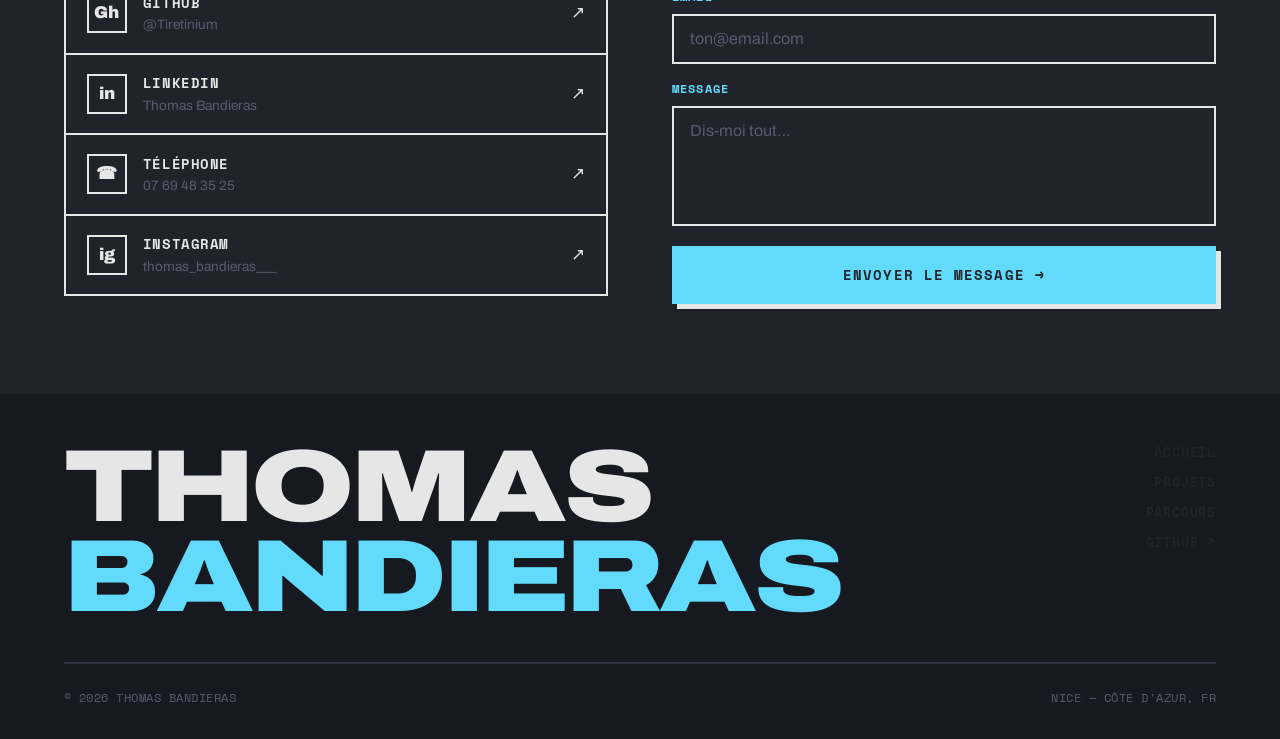
==== commit 00ae0c2c: "Tri des stacks par catégorie d'utilité Co-Authored-By: Claude Sonnet 4.6 <noreply@anthropic.com>" ====
--- a/index.html
+++ b/index.html
@@ -356,20 +356,26 @@
     <div class="kicker"><span class="idx">04</span> Technologies</div>
     <h2 class="section-head">Mes <em class="accent">stack.</em></h2>
     <div class="stack-grid">
+      <!-- Fondamentaux web -->
       <a class="stack-cell reveal" href="https://developer.mozilla.org/docs/Web/HTML" target="_blank" rel="noopener"><img src="https://cdn.simpleicons.org/html5/121212" alt=""><span class="nm">HTML5</span></a>
       <a class="stack-cell reveal" href="https://developer.mozilla.org/docs/Web/CSS" target="_blank" rel="noopener"><img src="https://cdn.simpleicons.org/css/121212" alt=""><span class="nm">CSS3</span></a>
       <a class="stack-cell reveal" href="https://developer.mozilla.org/docs/Web/JavaScript" target="_blank" rel="noopener"><img src="https://cdn.simpleicons.org/javascript/121212" alt=""><span class="nm">JavaScript</span></a>
+      <!-- Écosystème JS -->
       <a class="stack-cell reveal" href="https://react.dev" target="_blank" rel="noopener"><img src="https://cdn.simpleicons.org/react/121212" alt=""><span class="nm">React</span></a>
+      <a class="stack-cell reveal" href="https://expressjs.com" target="_blank" rel="noopener"><img src="https://cdn.simpleicons.org/express/121212" alt=""><span class="nm">Express.js</span></a>
       <a class="stack-cell reveal" href="https://vuejs.org" target="_blank" rel="noopener"><img src="https://cdn.simpleicons.org/vuedotjs/121212" alt=""><span class="nm">Vue.js</span></a>
+      <!-- Écosystème Java -->
       <a class="stack-cell reveal" href="https://openjdk.org" target="_blank" rel="noopener"><img src="https://cdn.simpleicons.org/openjdk/121212" alt=""><span class="nm">Java</span></a>
       <a class="stack-cell reveal" href="https://spring.io/projects/spring-boot" target="_blank" rel="noopener"><img src="https://cdn.simpleicons.org/springboot/121212" alt=""><span class="nm">Spring Boot</span></a>
+      <!-- Autres langages -->
       <a class="stack-cell reveal" href="https://www.python.org" target="_blank" rel="noopener"><img src="https://cdn.simpleicons.org/python/121212" alt=""><span class="nm">Python</span></a>
       <a class="stack-cell reveal" href="https://isocpp.org" target="_blank" rel="noopener"><img src="https://cdn.simpleicons.org/c/121212" alt=""><span class="nm">C / C++</span></a>
-      <a class="stack-cell reveal" href="https://expressjs.com" target="_blank" rel="noopener"><img src="https://cdn.simpleicons.org/express/121212" alt=""><span class="nm">Express.js</span></a>
+      <!-- Bases de données -->
       <a class="stack-cell reveal" href="https://www.mysql.com" target="_blank" rel="noopener"><img src="https://cdn.simpleicons.org/mysql/121212" alt=""><span class="nm">MySQL</span></a>
       <a class="stack-cell reveal" href="https://www.mongodb.com" target="_blank" rel="noopener"><img src="https://cdn.simpleicons.org/mongodb/121212" alt=""><span class="nm">MongoDB</span></a>
+      <!-- Outils & DevOps -->
+      <a class="stack-cell reveal" href="https://git-scm.com" target="_blank" rel="noopener"><img src="https://cdn.simpleicons.org/git/121212" alt=""><span class="nm">Git</span></a>
       <a class="stack-cell reveal" href="https://www.docker.com" target="_blank" rel="noopener"><img src="https://cdn.simpleicons.org/docker/121212" alt=""><span class="nm">Docker</span></a>
-      <a class="stack-cell reveal" href="https://git-scm.com" target="_blank" rel="noopener"><img src="https://cdn.simpleicons.org/git/121212" alt=""><span class="nm">Git</span></a>
       <a class="stack-cell reveal" href="https://www.linux.org" target="_blank" rel="noopener"><img src="https://cdn.simpleicons.org/linux/121212" alt=""><span class="nm">Linux</span></a>
       <a class="stack-cell reveal" href="https://maven.apache.org" target="_blank" rel="noopener"><img src="https://cdn.simpleicons.org/apachemaven/121212" alt=""><span class="nm">Maven</span></a>
     </div>
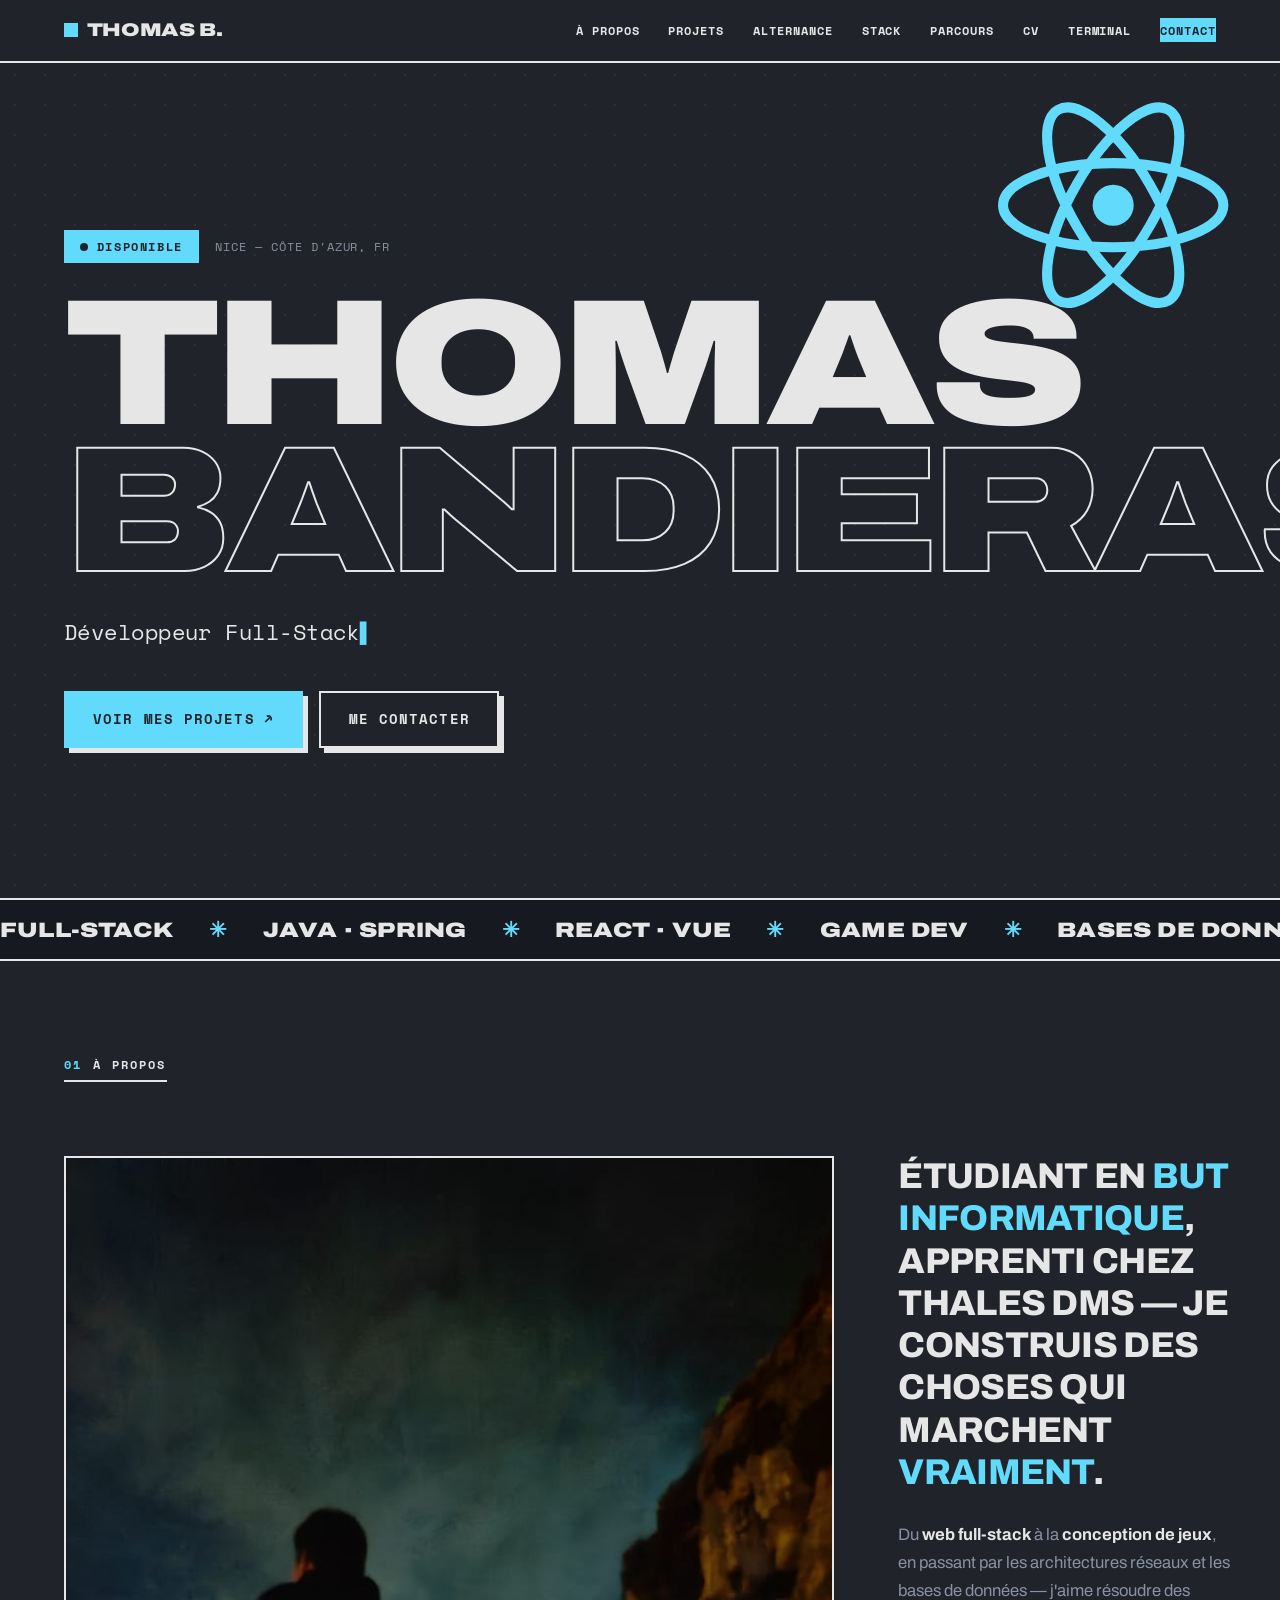
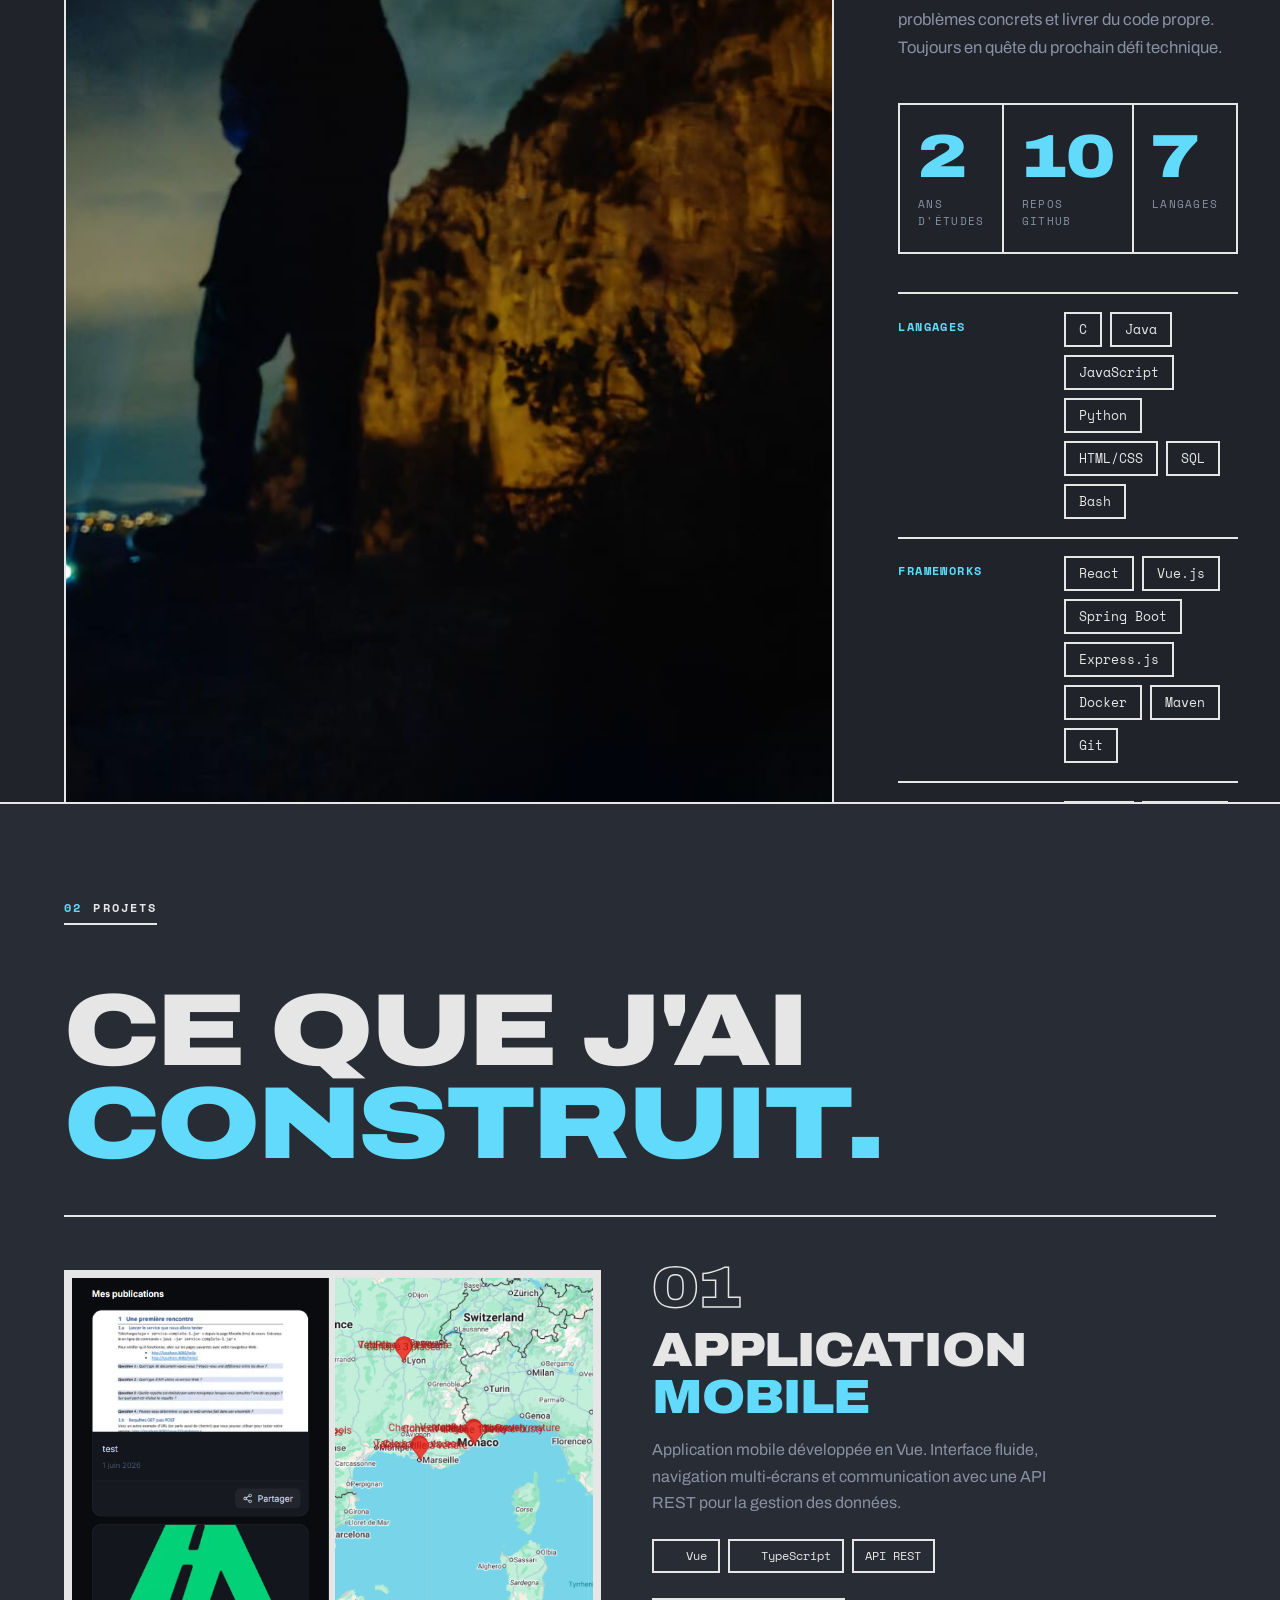
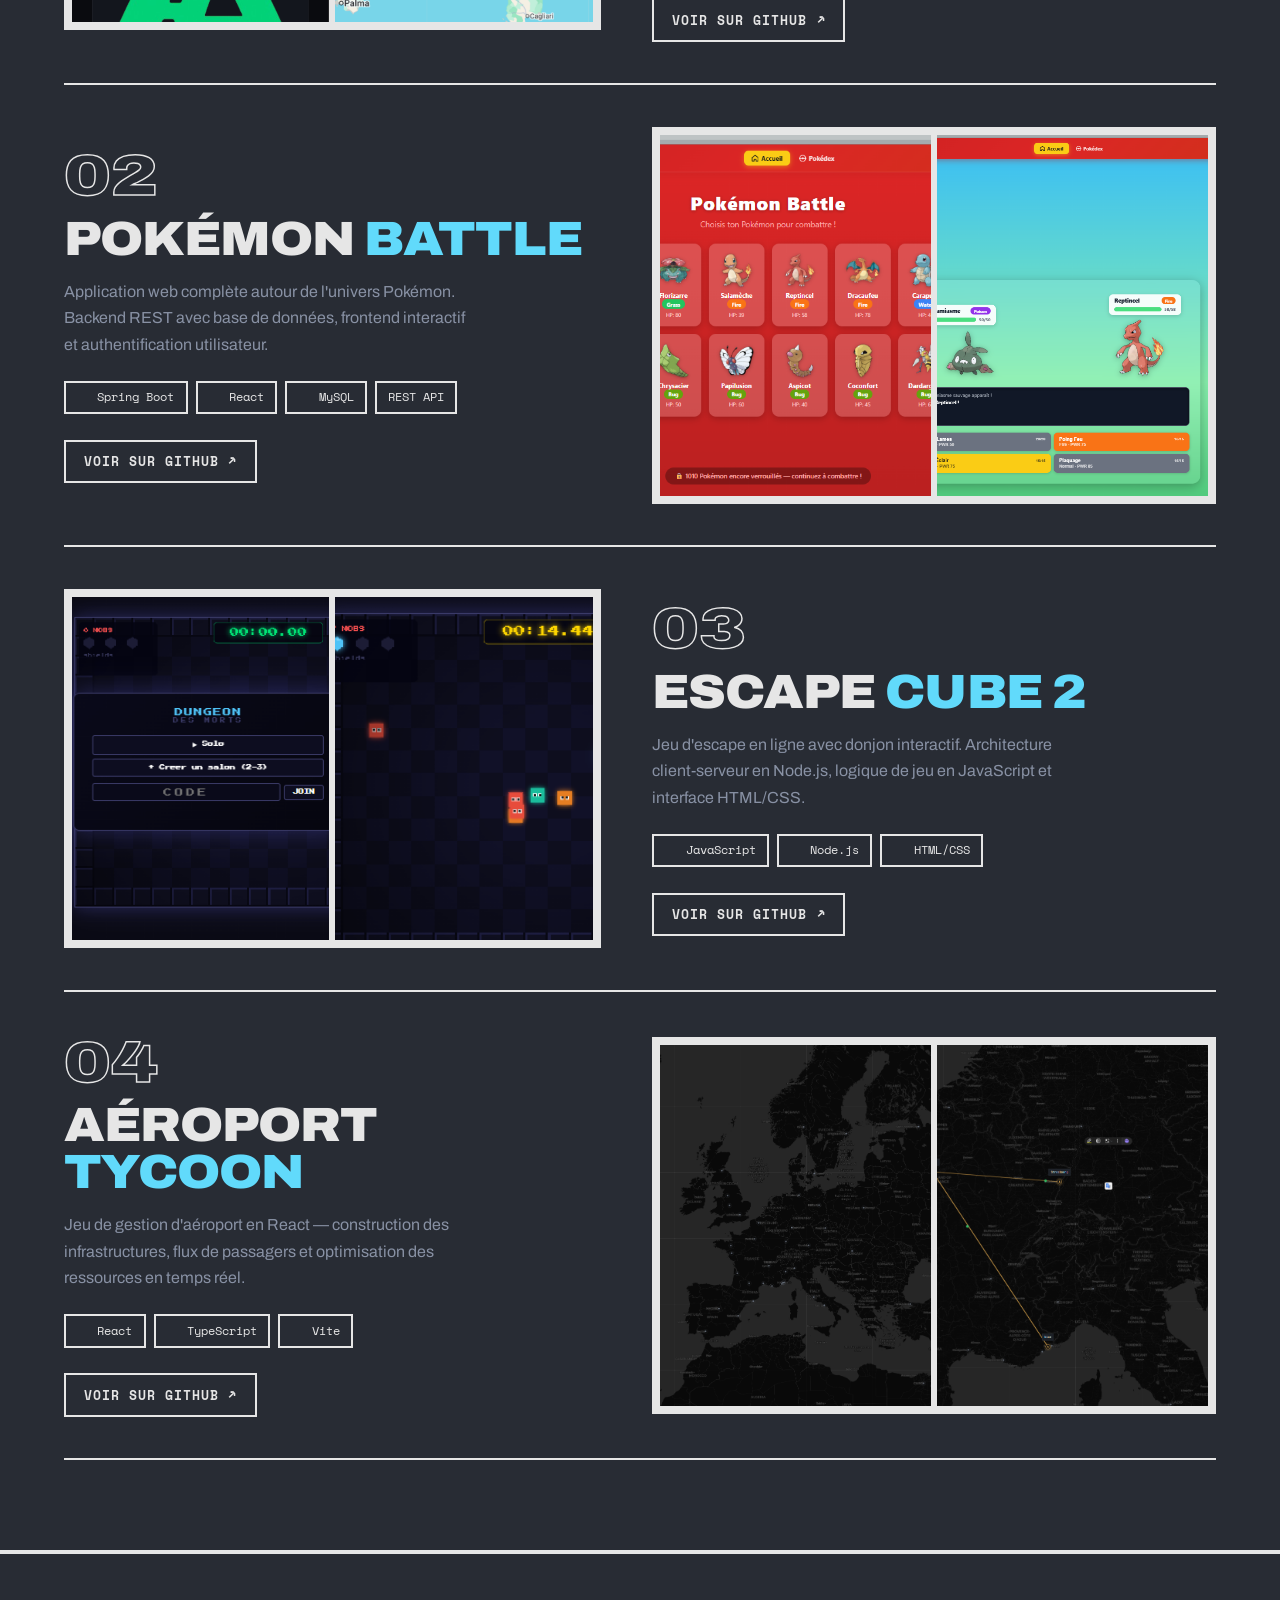
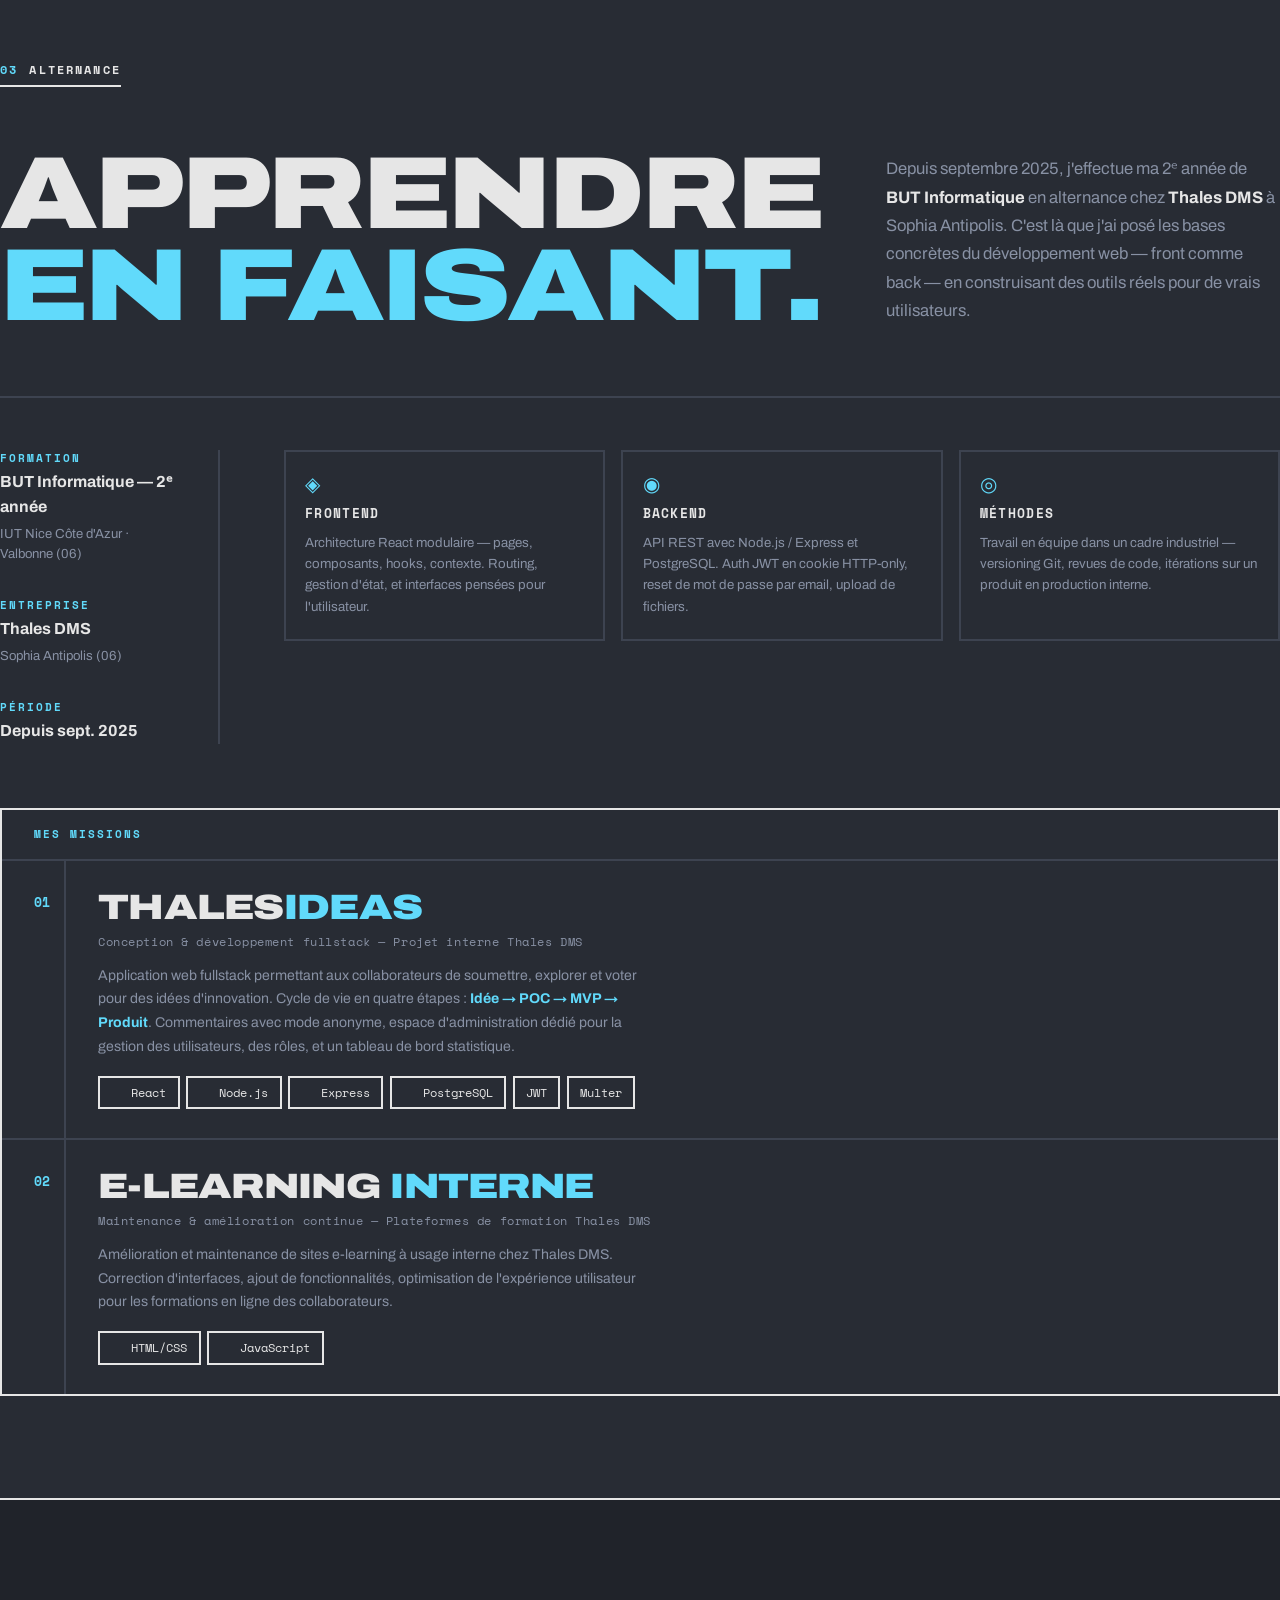
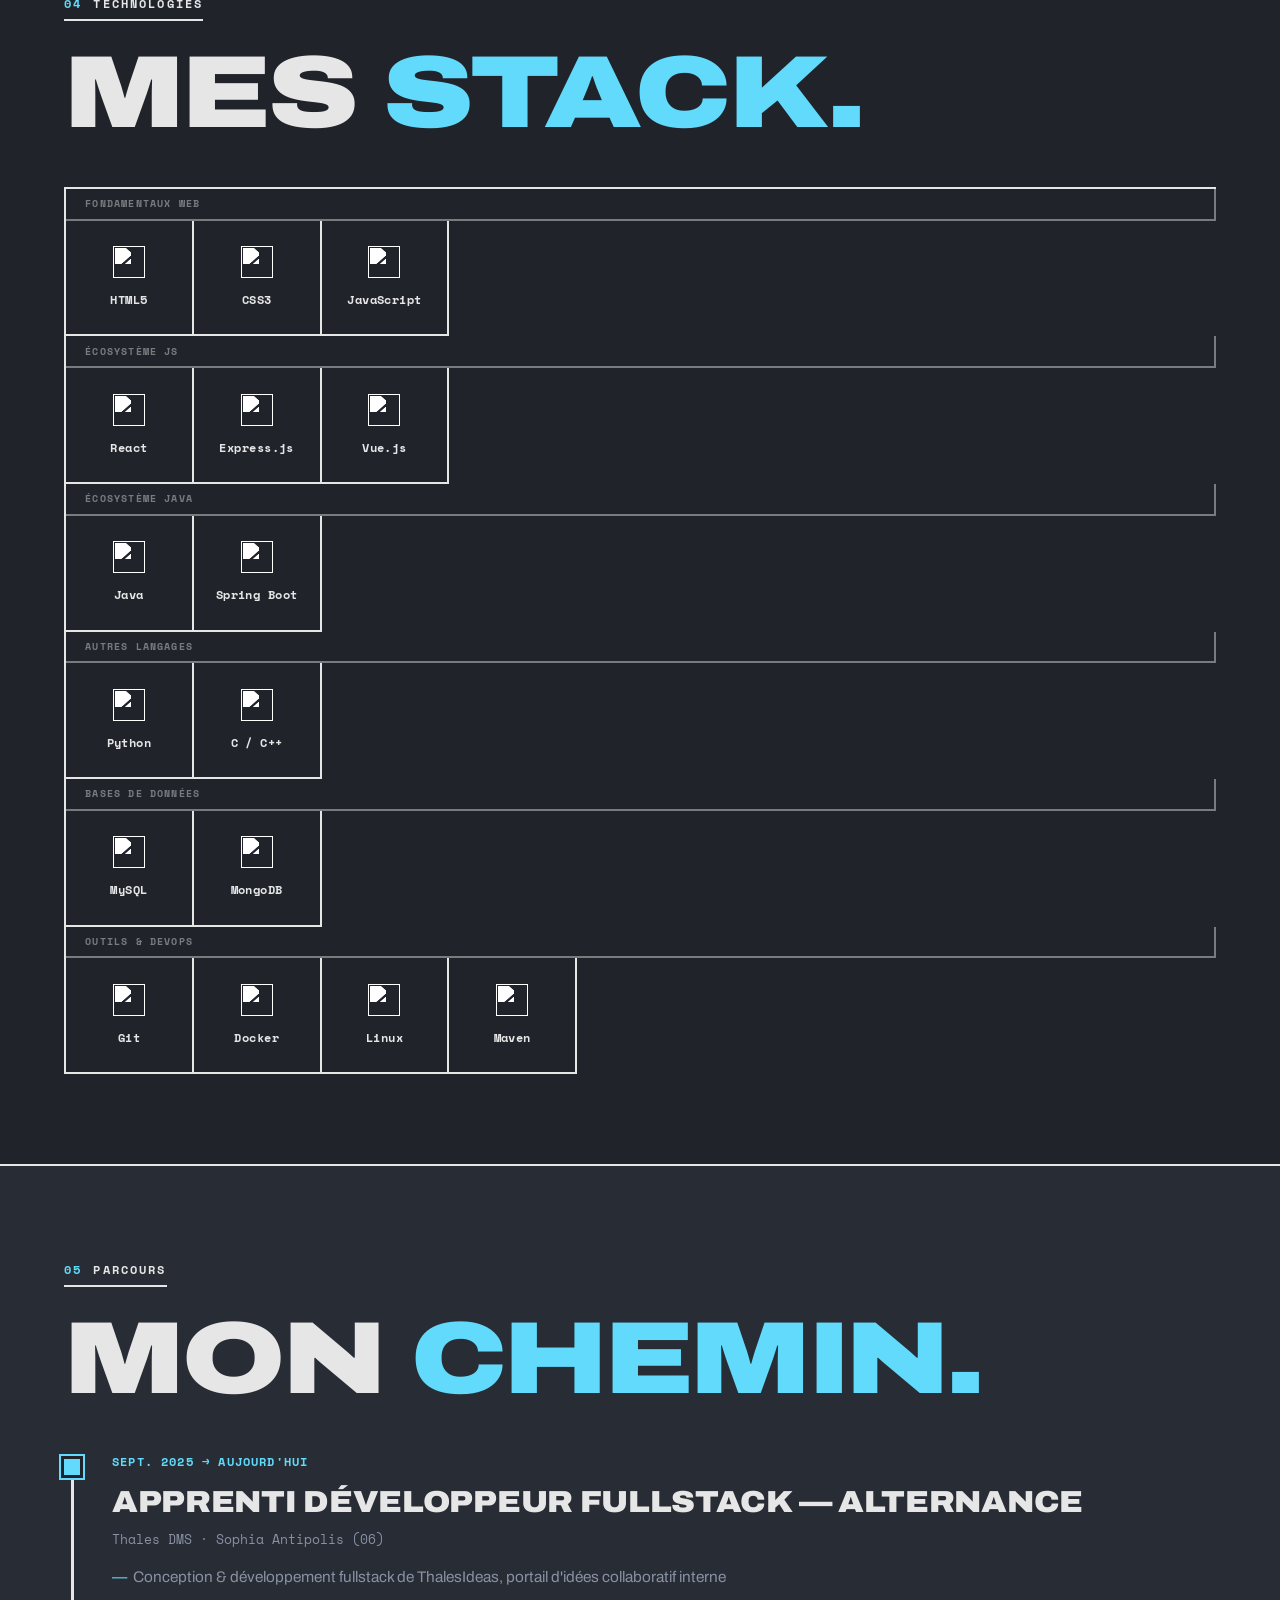
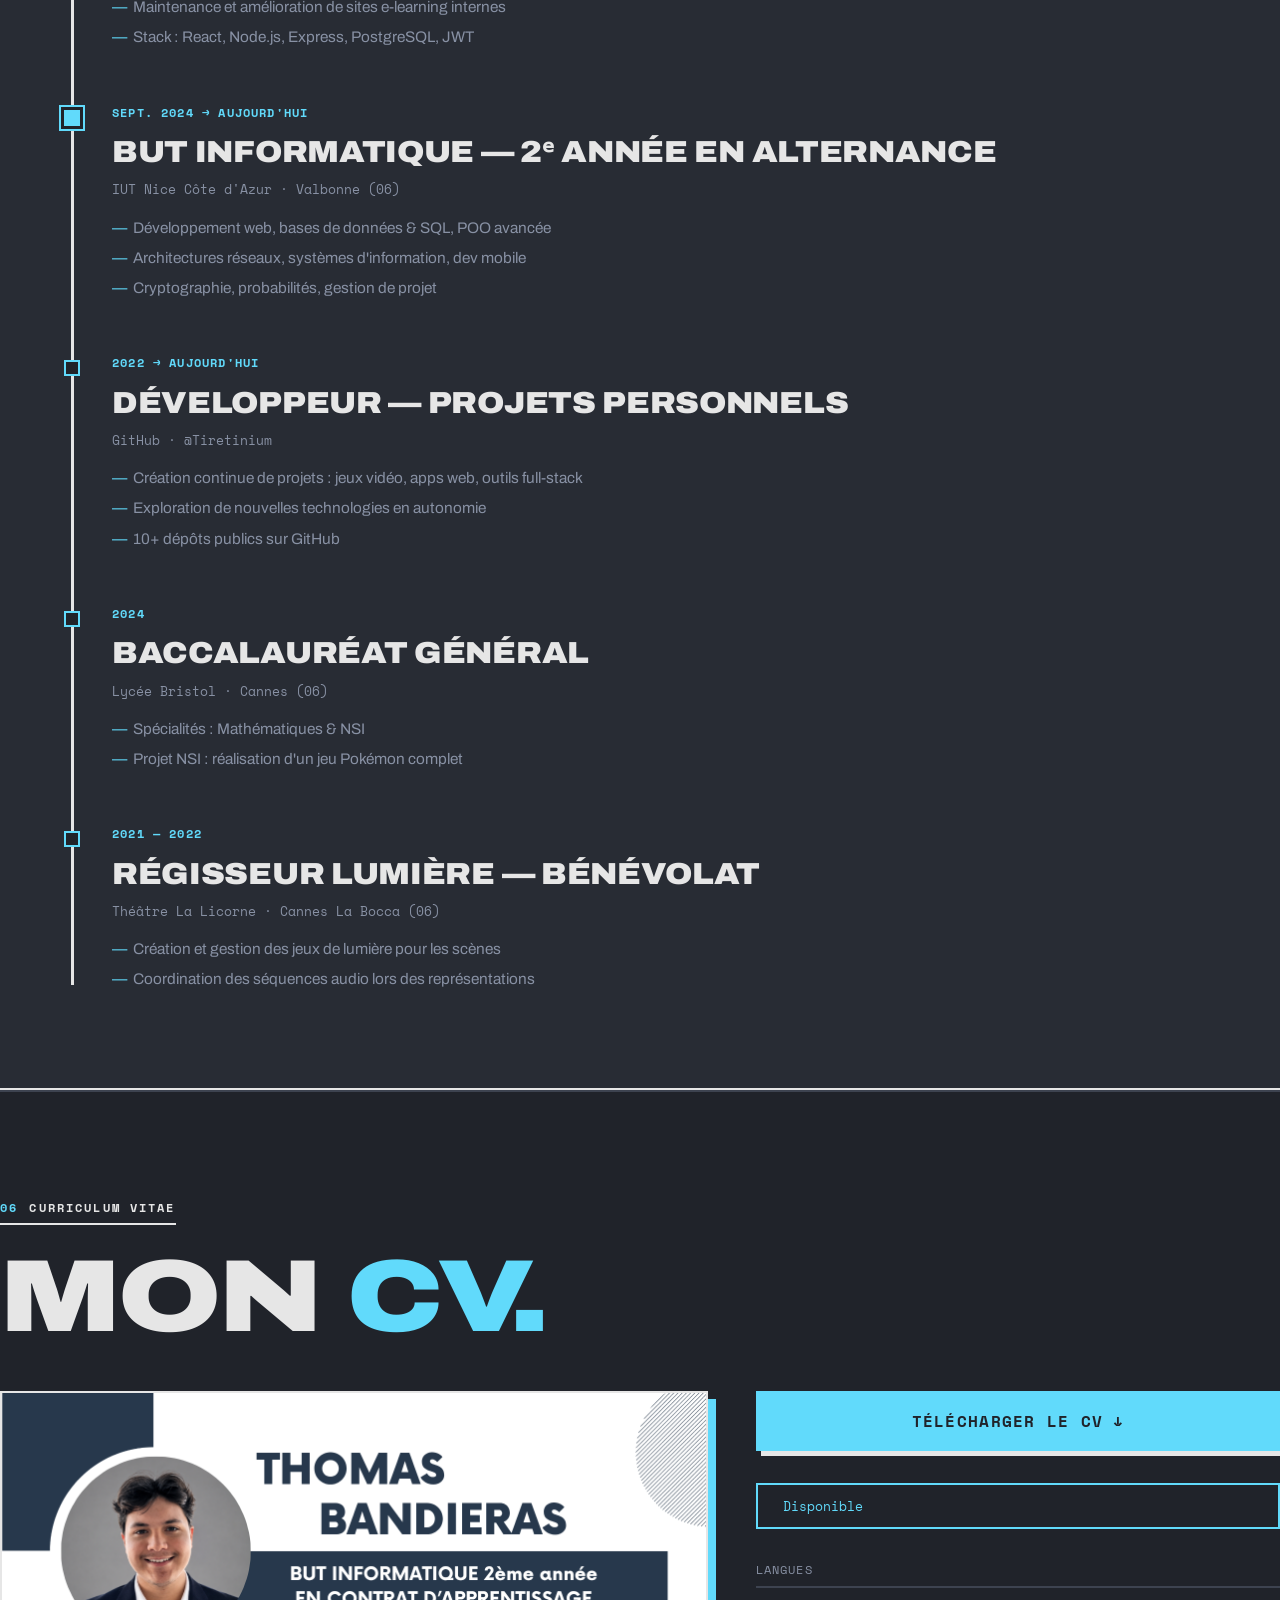
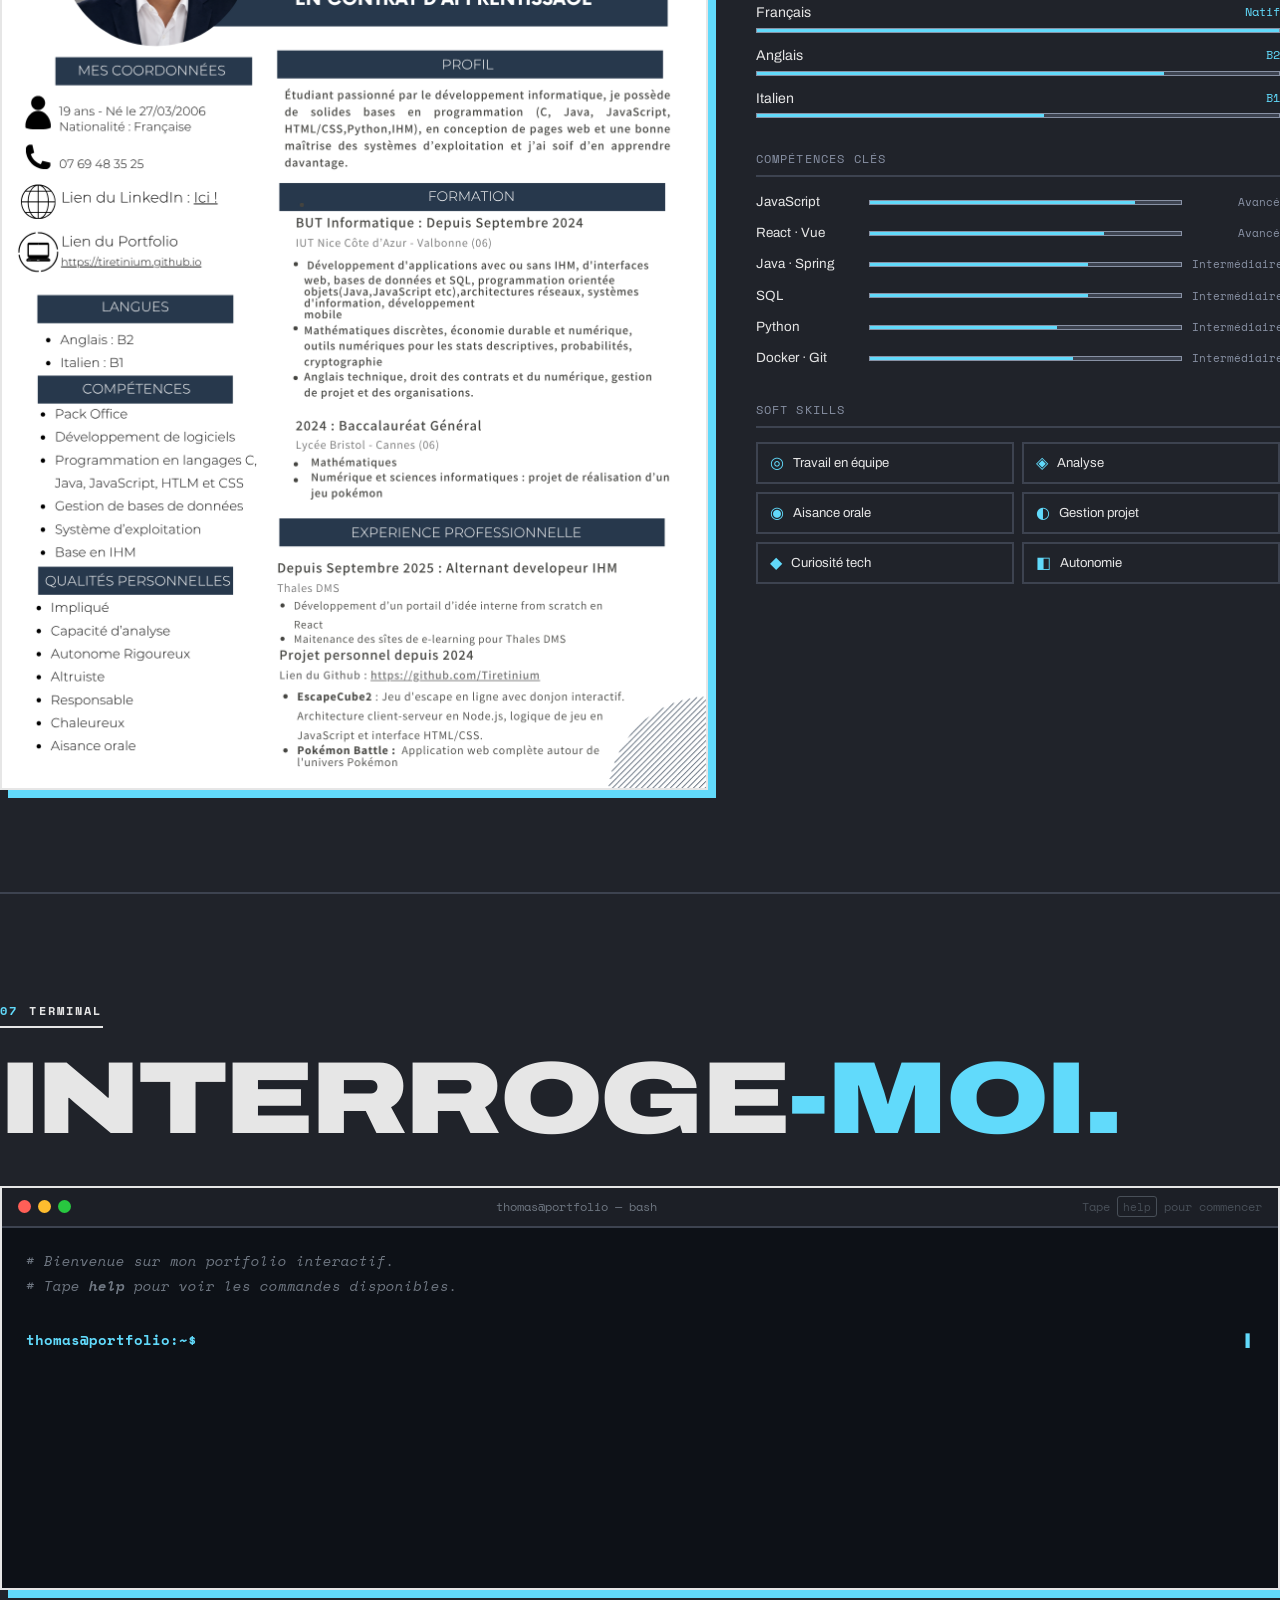
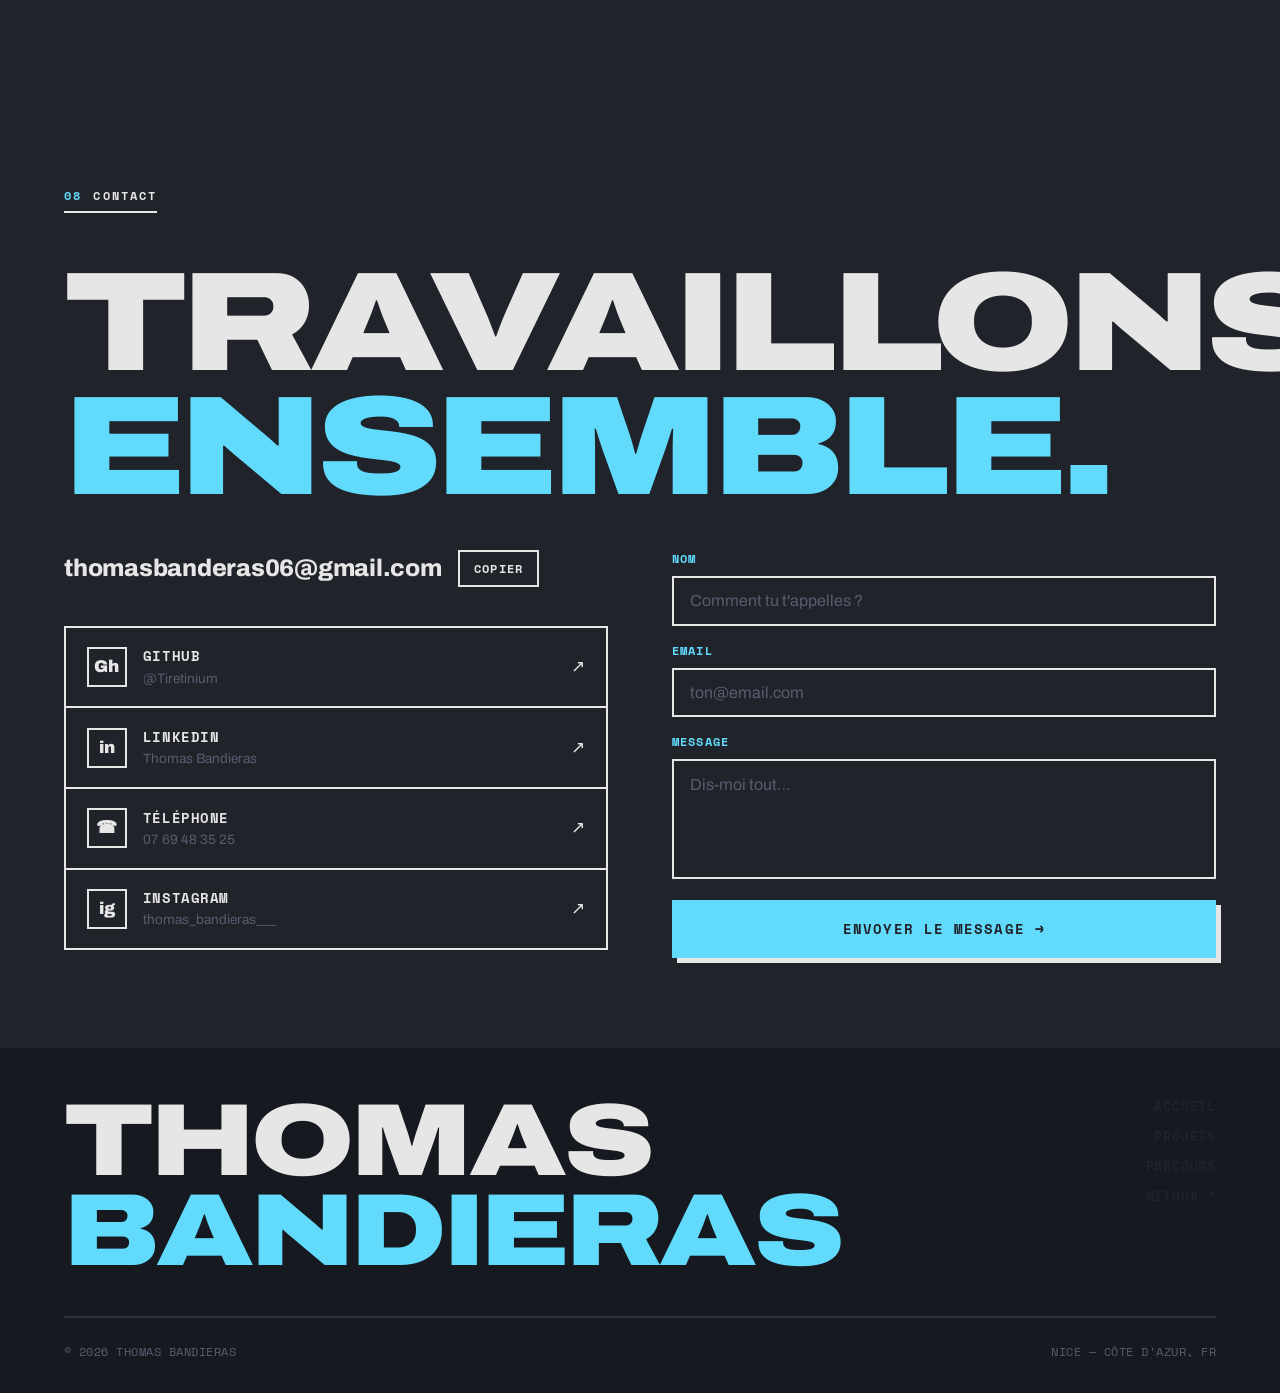
==== commit 50243123: "Ajout des séparateurs de catégorie visuels dans la section stack Co-Authored-By: Claude Sonnet 4.6 <" ====
--- a/index.html
+++ b/index.html
@@ -356,24 +356,24 @@
     <div class="kicker"><span class="idx">04</span> Technologies</div>
     <h2 class="section-head">Mes <em class="accent">stack.</em></h2>
     <div class="stack-grid">
-      <!-- Fondamentaux web -->
+      <div class="stack-cat">Fondamentaux web</div>
       <a class="stack-cell reveal" href="https://developer.mozilla.org/docs/Web/HTML" target="_blank" rel="noopener"><img src="https://cdn.simpleicons.org/html5/121212" alt=""><span class="nm">HTML5</span></a>
       <a class="stack-cell reveal" href="https://developer.mozilla.org/docs/Web/CSS" target="_blank" rel="noopener"><img src="https://cdn.simpleicons.org/css/121212" alt=""><span class="nm">CSS3</span></a>
       <a class="stack-cell reveal" href="https://developer.mozilla.org/docs/Web/JavaScript" target="_blank" rel="noopener"><img src="https://cdn.simpleicons.org/javascript/121212" alt=""><span class="nm">JavaScript</span></a>
-      <!-- Écosystème JS -->
+      <div class="stack-cat">Écosystème JS</div>
       <a class="stack-cell reveal" href="https://react.dev" target="_blank" rel="noopener"><img src="https://cdn.simpleicons.org/react/121212" alt=""><span class="nm">React</span></a>
       <a class="stack-cell reveal" href="https://expressjs.com" target="_blank" rel="noopener"><img src="https://cdn.simpleicons.org/express/121212" alt=""><span class="nm">Express.js</span></a>
       <a class="stack-cell reveal" href="https://vuejs.org" target="_blank" rel="noopener"><img src="https://cdn.simpleicons.org/vuedotjs/121212" alt=""><span class="nm">Vue.js</span></a>
-      <!-- Écosystème Java -->
+      <div class="stack-cat">Écosystème Java</div>
       <a class="stack-cell reveal" href="https://openjdk.org" target="_blank" rel="noopener"><img src="https://cdn.simpleicons.org/openjdk/121212" alt=""><span class="nm">Java</span></a>
       <a class="stack-cell reveal" href="https://spring.io/projects/spring-boot" target="_blank" rel="noopener"><img src="https://cdn.simpleicons.org/springboot/121212" alt=""><span class="nm">Spring Boot</span></a>
-      <!-- Autres langages -->
+      <div class="stack-cat">Autres langages</div>
       <a class="stack-cell reveal" href="https://www.python.org" target="_blank" rel="noopener"><img src="https://cdn.simpleicons.org/python/121212" alt=""><span class="nm">Python</span></a>
       <a class="stack-cell reveal" href="https://isocpp.org" target="_blank" rel="noopener"><img src="https://cdn.simpleicons.org/c/121212" alt=""><span class="nm">C / C++</span></a>
-      <!-- Bases de données -->
+      <div class="stack-cat">Bases de données</div>
       <a class="stack-cell reveal" href="https://www.mysql.com" target="_blank" rel="noopener"><img src="https://cdn.simpleicons.org/mysql/121212" alt=""><span class="nm">MySQL</span></a>
       <a class="stack-cell reveal" href="https://www.mongodb.com" target="_blank" rel="noopener"><img src="https://cdn.simpleicons.org/mongodb/121212" alt=""><span class="nm">MongoDB</span></a>
-      <!-- Outils & DevOps -->
+      <div class="stack-cat">Outils & DevOps</div>
       <a class="stack-cell reveal" href="https://git-scm.com" target="_blank" rel="noopener"><img src="https://cdn.simpleicons.org/git/121212" alt=""><span class="nm">Git</span></a>
       <a class="stack-cell reveal" href="https://www.docker.com" target="_blank" rel="noopener"><img src="https://cdn.simpleicons.org/docker/121212" alt=""><span class="nm">Docker</span></a>
       <a class="stack-cell reveal" href="https://www.linux.org" target="_blank" rel="noopener"><img src="https://cdn.simpleicons.org/linux/121212" alt=""><span class="nm">Linux</span></a>
--- a/styles.css
+++ b/styles.css
@@ -595,6 +595,18 @@
 .stack-cell:hover img { filter: brightness(0); }
 .stack-cell .nm { font-family: var(--font-mono); font-size: .72rem; font-weight: 700; letter-spacing: .04em; transition: color .2s; }
 .stack-cell:hover .nm { color: var(--paper); }
+.stack-cat {
+  grid-column: 1 / -1;
+  border-right: var(--bw) solid var(--ink);
+  border-bottom: var(--bw) solid var(--ink);
+  padding: .45rem 1.2rem;
+  font-family: var(--font-mono);
+  font-size: .62rem;
+  font-weight: 700;
+  letter-spacing: .12em;
+  text-transform: uppercase;
+  opacity: .45;
+}
 
 /* ============================================================
    TIMELINE
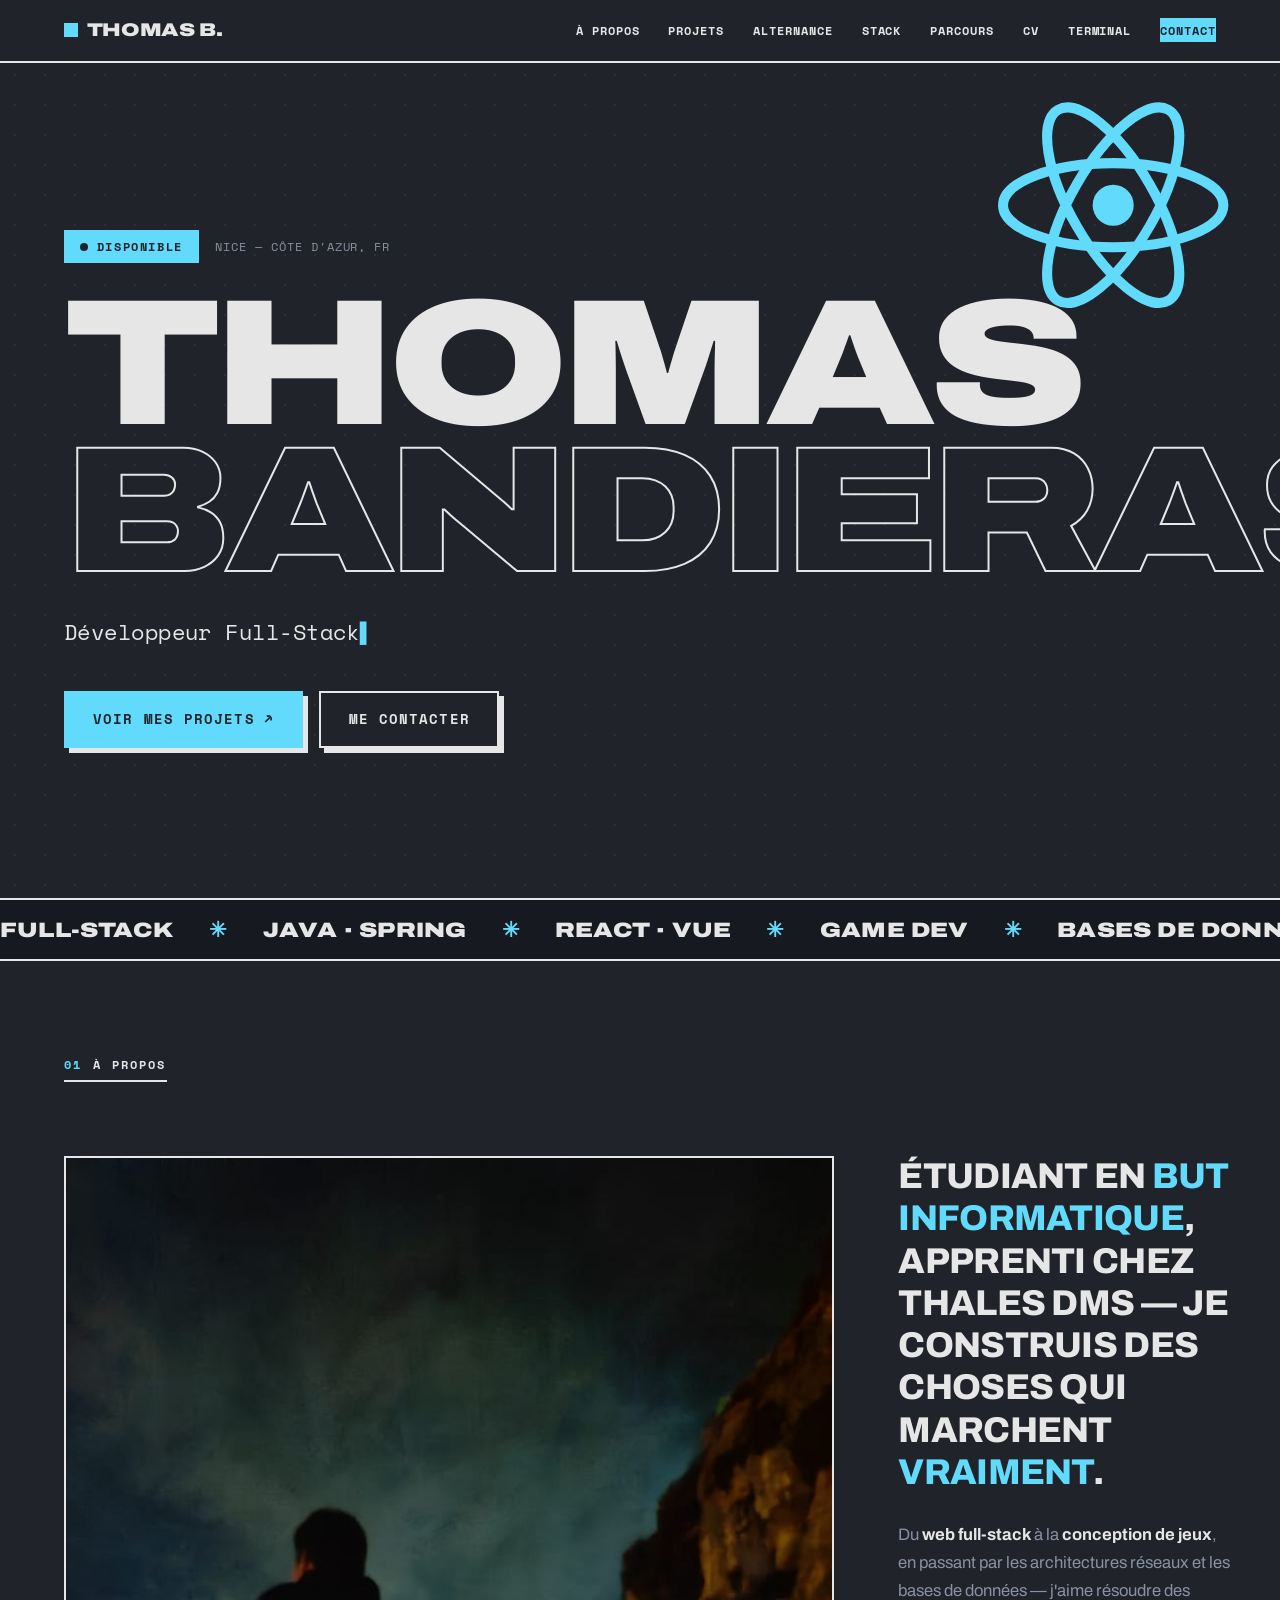
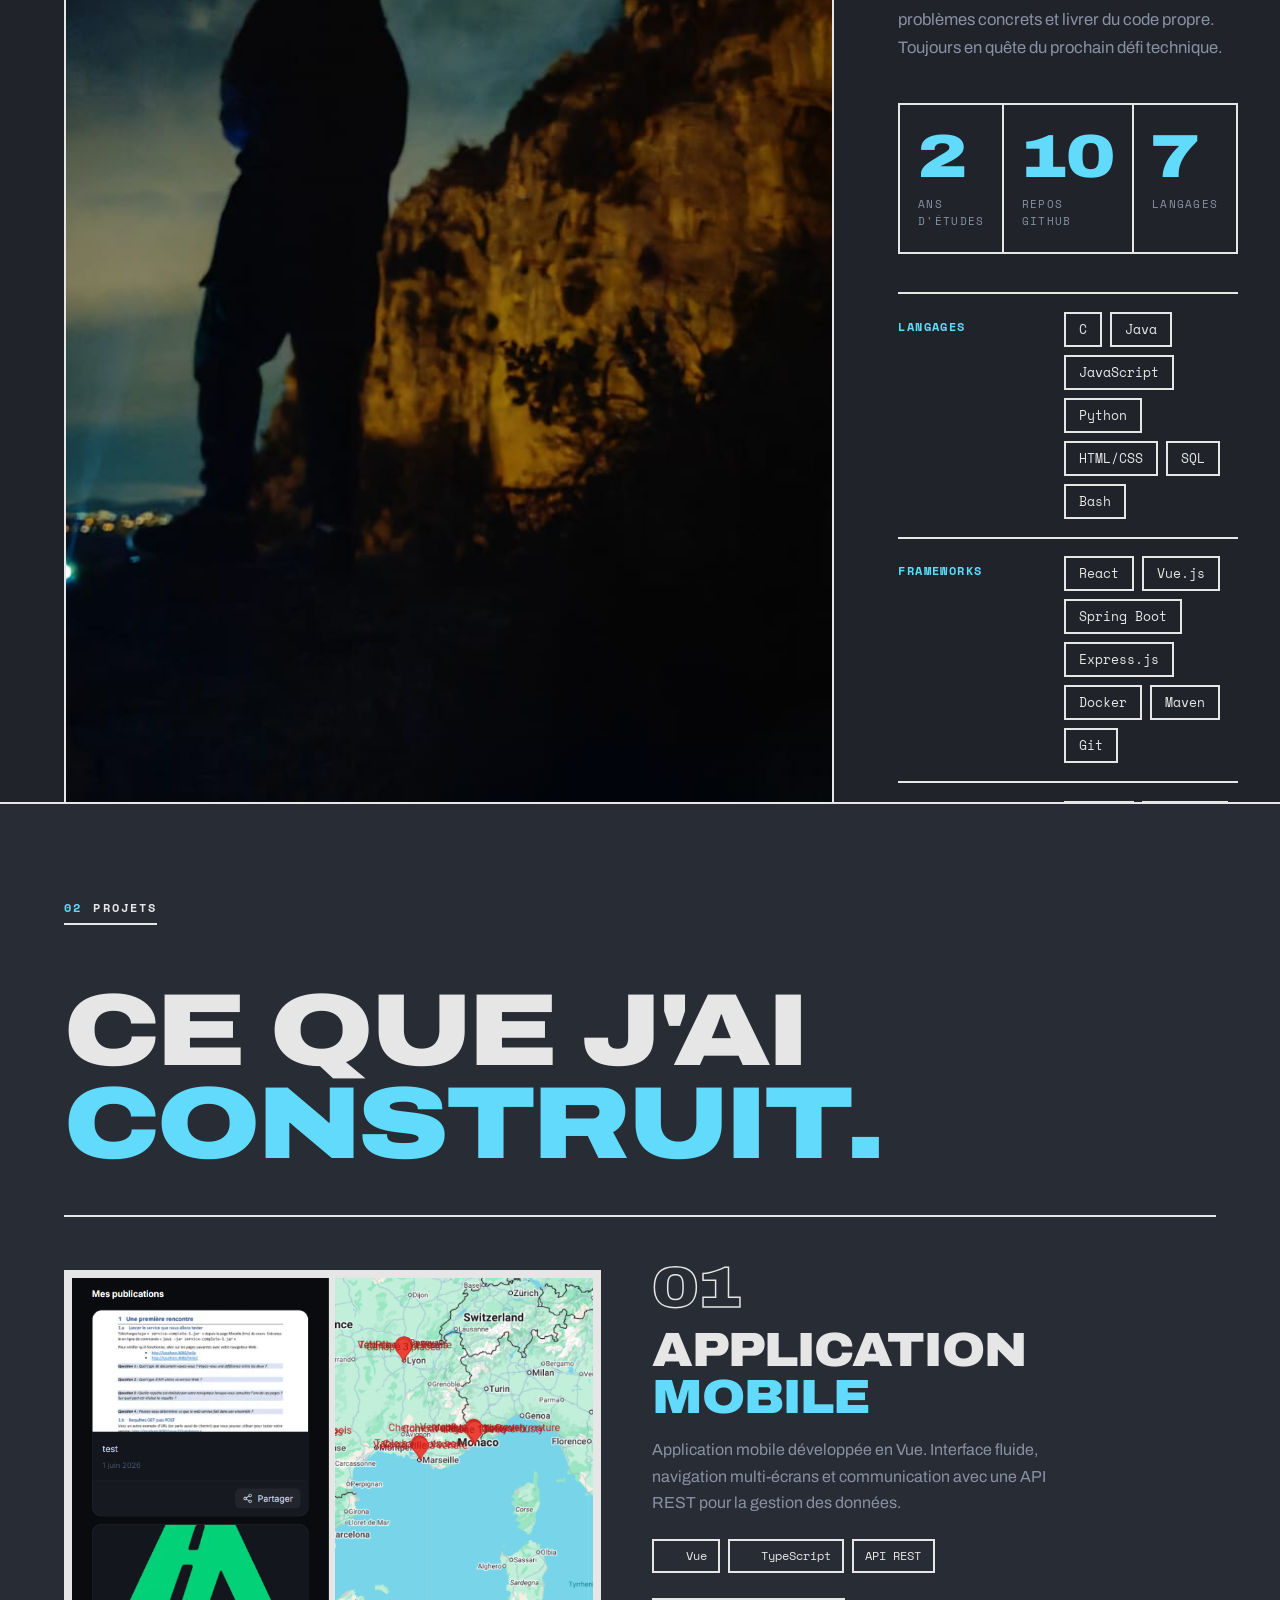
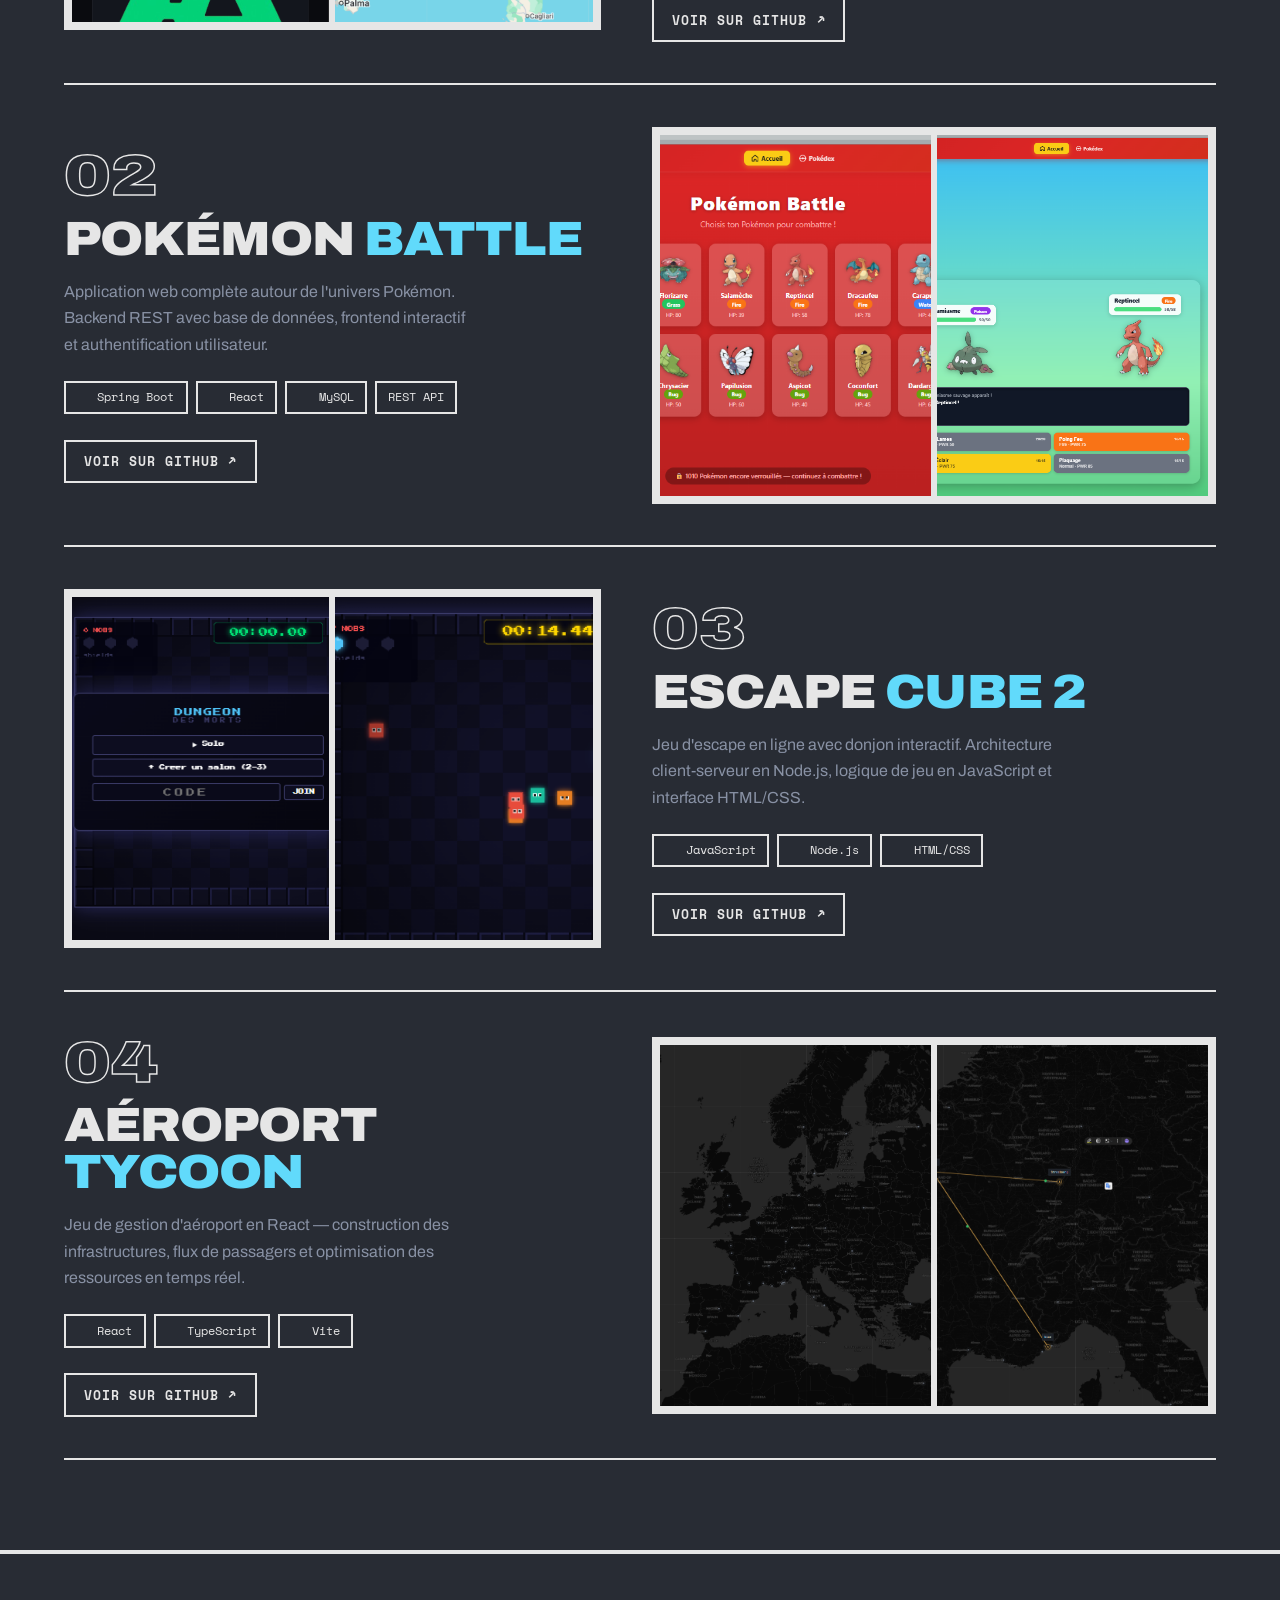
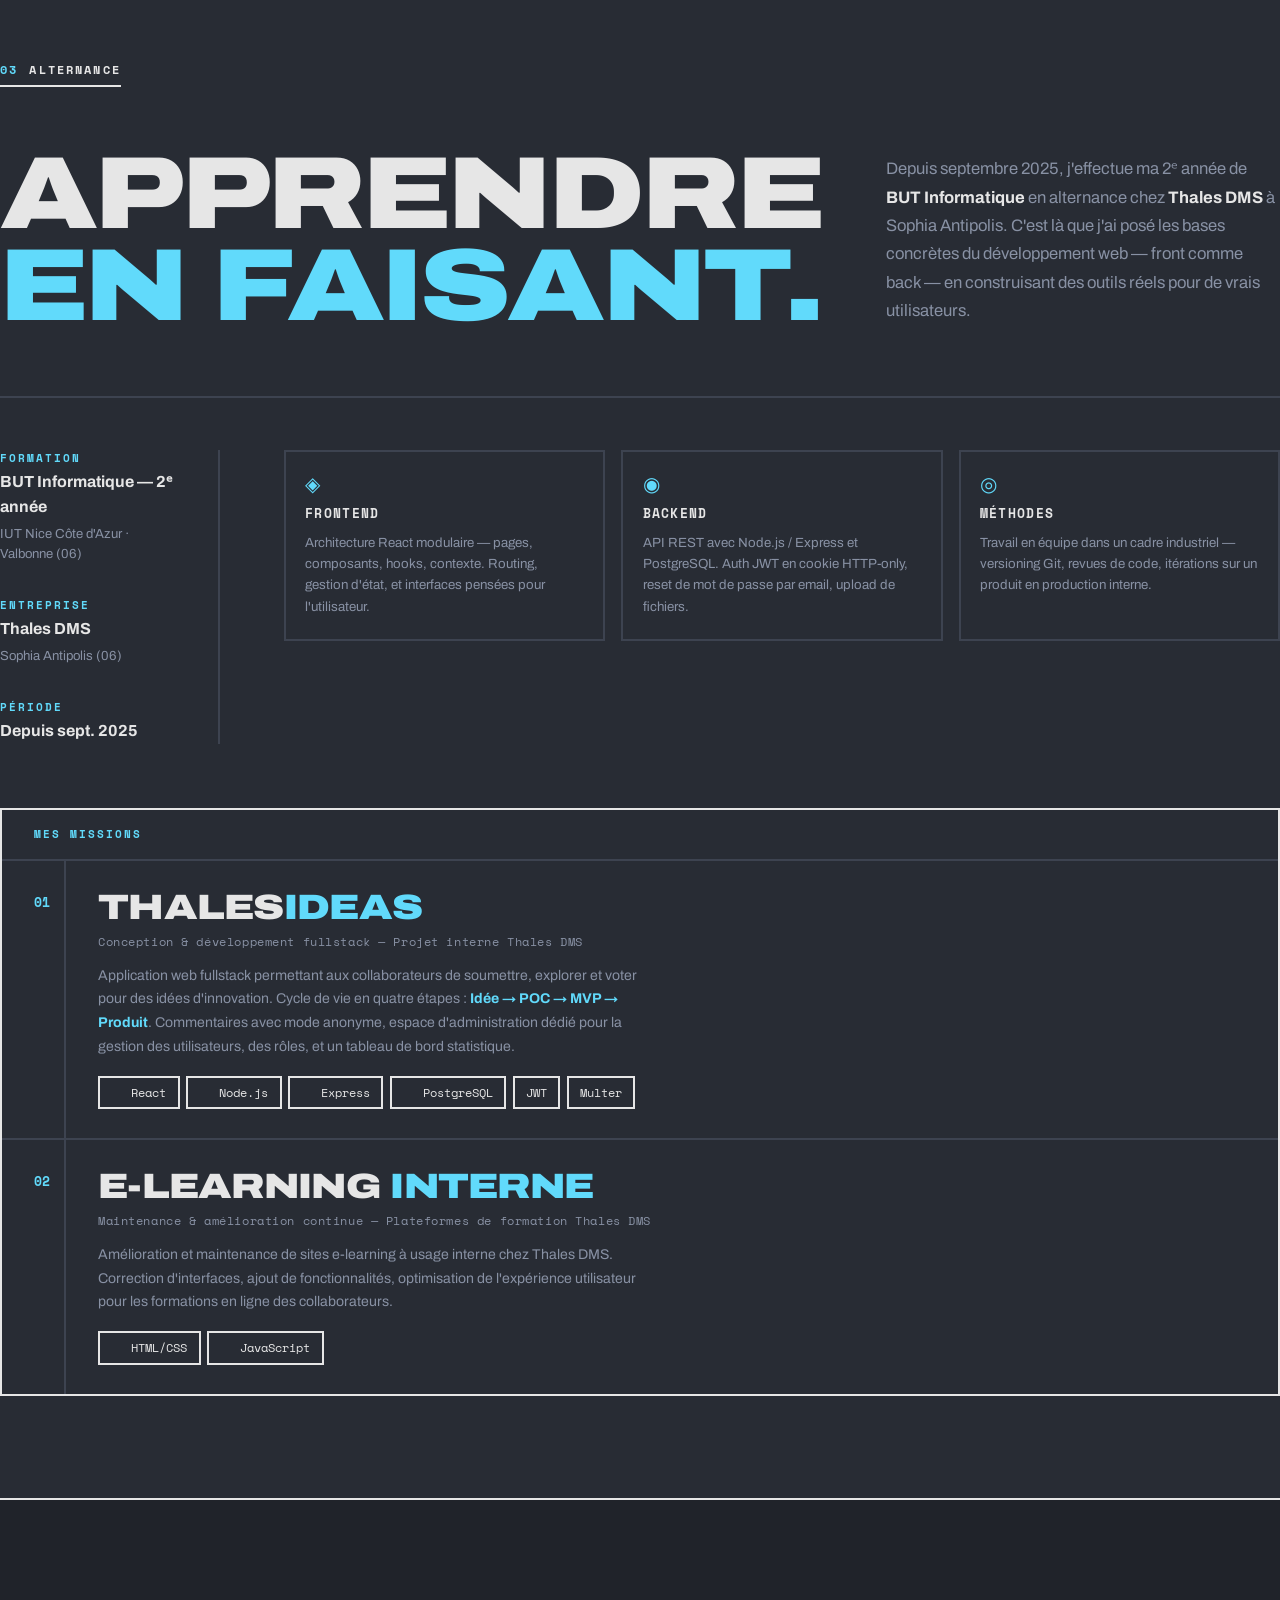
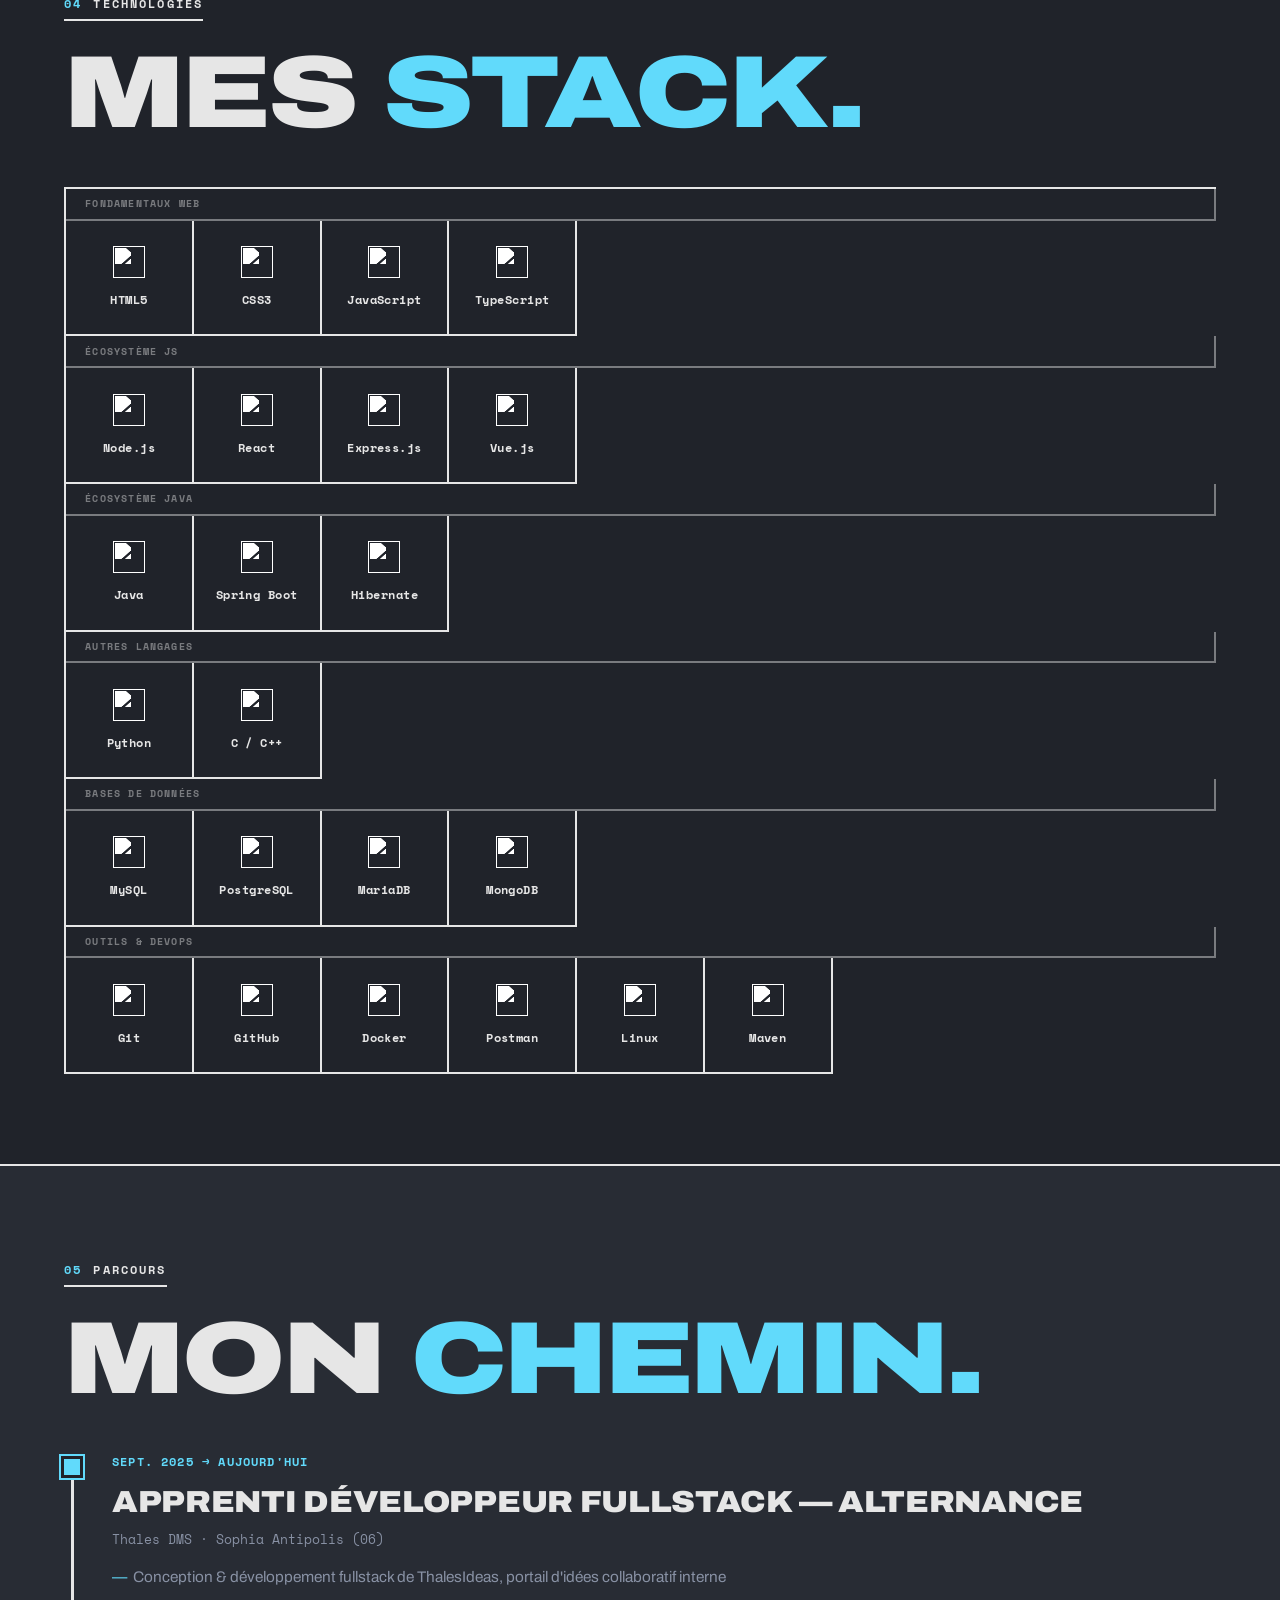
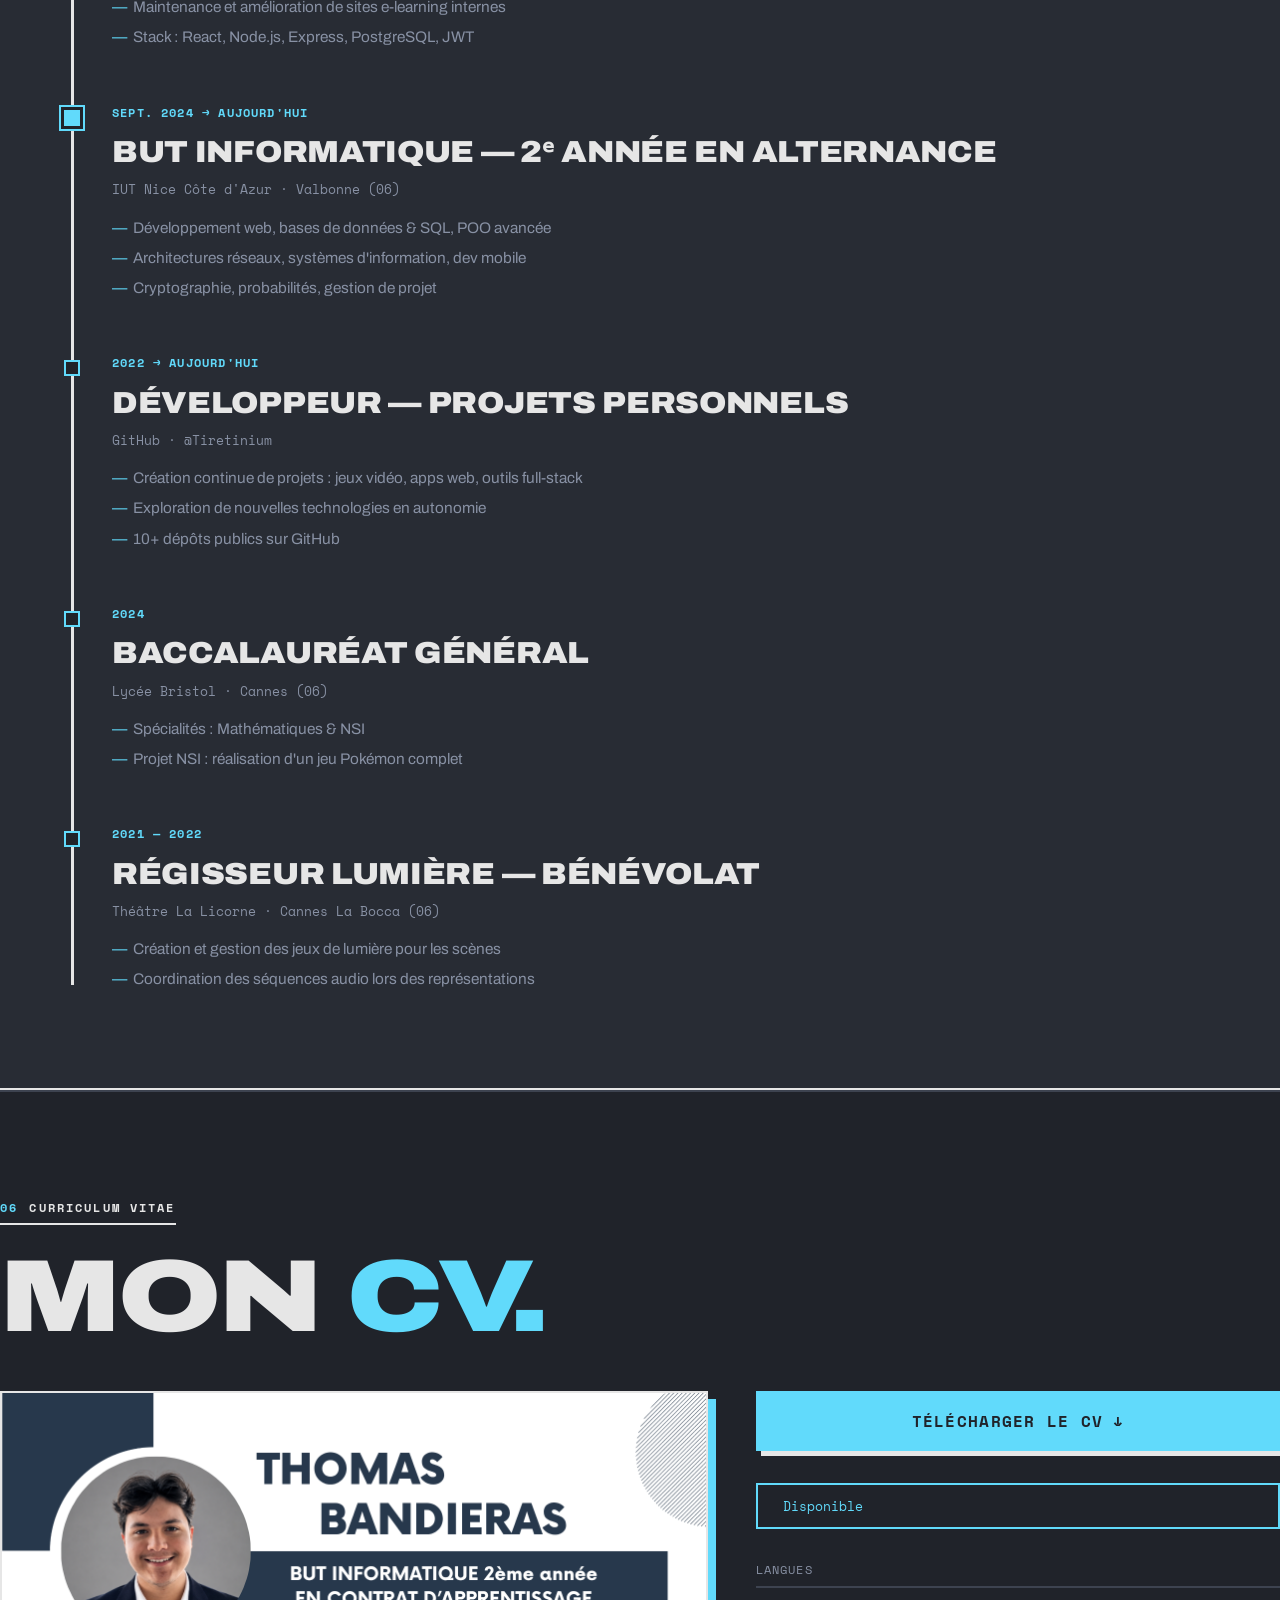
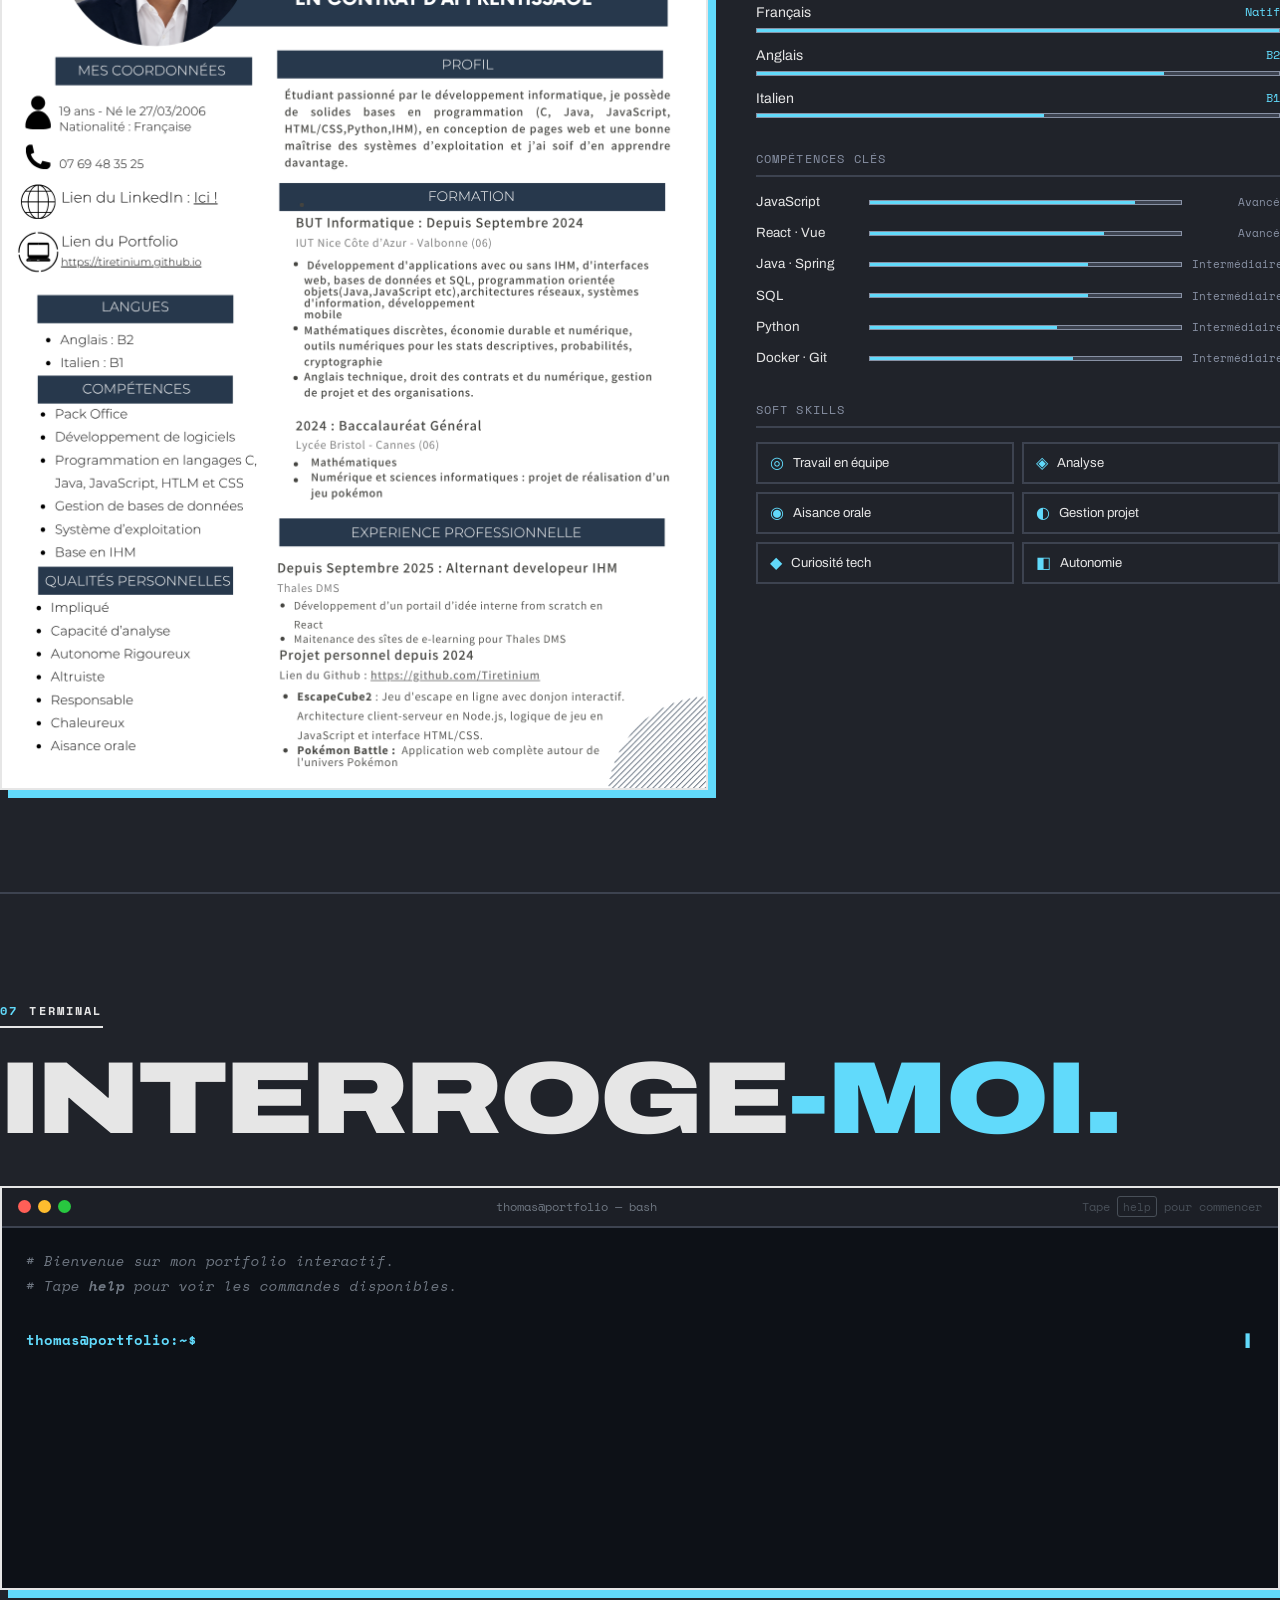
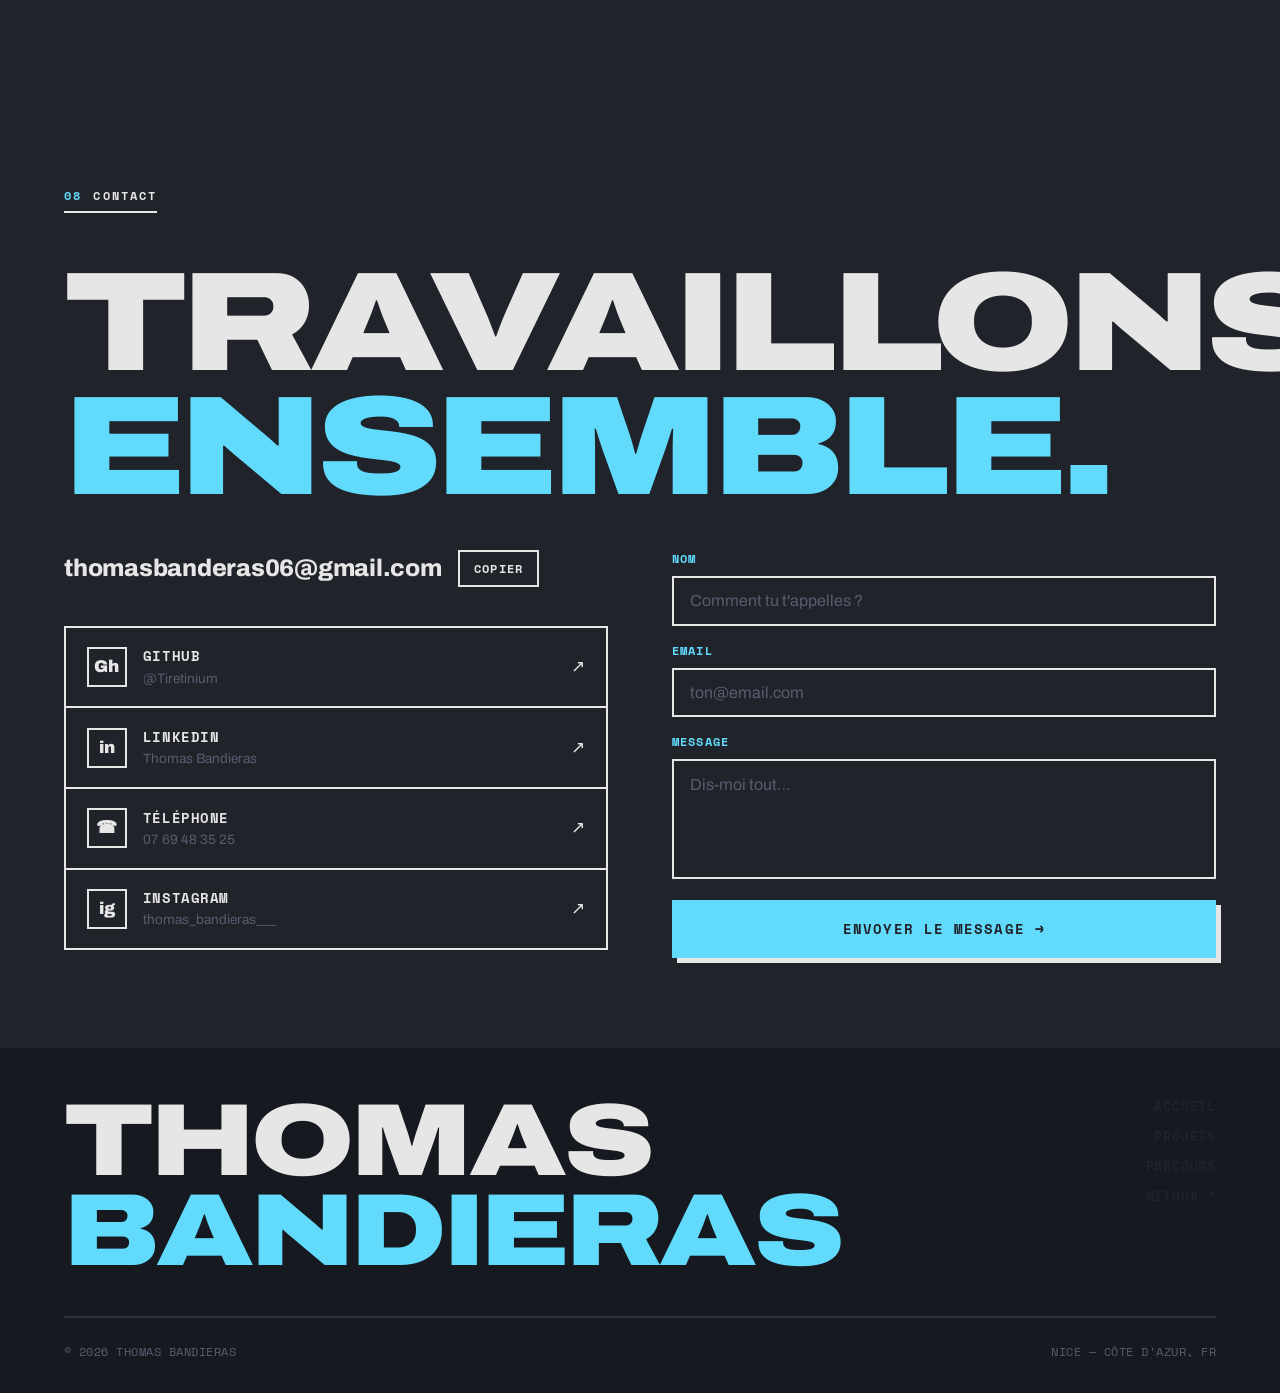
==== commit 41417d1e: "Ajout de stacks : TypeScript, Node.js, Hibernate, PostgreSQL, MariaDB, GitHub, Postman Co-Authored-B" ====
--- a/index.html
+++ b/index.html
@@ -360,22 +360,29 @@
       <a class="stack-cell reveal" href="https://developer.mozilla.org/docs/Web/HTML" target="_blank" rel="noopener"><img src="https://cdn.simpleicons.org/html5/121212" alt=""><span class="nm">HTML5</span></a>
       <a class="stack-cell reveal" href="https://developer.mozilla.org/docs/Web/CSS" target="_blank" rel="noopener"><img src="https://cdn.simpleicons.org/css/121212" alt=""><span class="nm">CSS3</span></a>
       <a class="stack-cell reveal" href="https://developer.mozilla.org/docs/Web/JavaScript" target="_blank" rel="noopener"><img src="https://cdn.simpleicons.org/javascript/121212" alt=""><span class="nm">JavaScript</span></a>
+      <a class="stack-cell reveal" href="https://www.typescriptlang.org" target="_blank" rel="noopener"><img src="https://cdn.simpleicons.org/typescript/121212" alt=""><span class="nm">TypeScript</span></a>
       <div class="stack-cat">Écosystème JS</div>
+      <a class="stack-cell reveal" href="https://nodejs.org" target="_blank" rel="noopener"><img src="https://cdn.simpleicons.org/nodedotjs/121212" alt=""><span class="nm">Node.js</span></a>
       <a class="stack-cell reveal" href="https://react.dev" target="_blank" rel="noopener"><img src="https://cdn.simpleicons.org/react/121212" alt=""><span class="nm">React</span></a>
       <a class="stack-cell reveal" href="https://expressjs.com" target="_blank" rel="noopener"><img src="https://cdn.simpleicons.org/express/121212" alt=""><span class="nm">Express.js</span></a>
       <a class="stack-cell reveal" href="https://vuejs.org" target="_blank" rel="noopener"><img src="https://cdn.simpleicons.org/vuedotjs/121212" alt=""><span class="nm">Vue.js</span></a>
       <div class="stack-cat">Écosystème Java</div>
       <a class="stack-cell reveal" href="https://openjdk.org" target="_blank" rel="noopener"><img src="https://cdn.simpleicons.org/openjdk/121212" alt=""><span class="nm">Java</span></a>
       <a class="stack-cell reveal" href="https://spring.io/projects/spring-boot" target="_blank" rel="noopener"><img src="https://cdn.simpleicons.org/springboot/121212" alt=""><span class="nm">Spring Boot</span></a>
+      <a class="stack-cell reveal" href="https://hibernate.org" target="_blank" rel="noopener"><img src="https://cdn.simpleicons.org/hibernate/121212" alt=""><span class="nm">Hibernate</span></a>
       <div class="stack-cat">Autres langages</div>
       <a class="stack-cell reveal" href="https://www.python.org" target="_blank" rel="noopener"><img src="https://cdn.simpleicons.org/python/121212" alt=""><span class="nm">Python</span></a>
       <a class="stack-cell reveal" href="https://isocpp.org" target="_blank" rel="noopener"><img src="https://cdn.simpleicons.org/c/121212" alt=""><span class="nm">C / C++</span></a>
       <div class="stack-cat">Bases de données</div>
       <a class="stack-cell reveal" href="https://www.mysql.com" target="_blank" rel="noopener"><img src="https://cdn.simpleicons.org/mysql/121212" alt=""><span class="nm">MySQL</span></a>
+      <a class="stack-cell reveal" href="https://www.postgresql.org" target="_blank" rel="noopener"><img src="https://cdn.simpleicons.org/postgresql/121212" alt=""><span class="nm">PostgreSQL</span></a>
+      <a class="stack-cell reveal" href="https://mariadb.org" target="_blank" rel="noopener"><img src="https://cdn.simpleicons.org/mariadb/121212" alt=""><span class="nm">MariaDB</span></a>
       <a class="stack-cell reveal" href="https://www.mongodb.com" target="_blank" rel="noopener"><img src="https://cdn.simpleicons.org/mongodb/121212" alt=""><span class="nm">MongoDB</span></a>
       <div class="stack-cat">Outils & DevOps</div>
       <a class="stack-cell reveal" href="https://git-scm.com" target="_blank" rel="noopener"><img src="https://cdn.simpleicons.org/git/121212" alt=""><span class="nm">Git</span></a>
+      <a class="stack-cell reveal" href="https://github.com" target="_blank" rel="noopener"><img src="https://cdn.simpleicons.org/github/121212" alt=""><span class="nm">GitHub</span></a>
       <a class="stack-cell reveal" href="https://www.docker.com" target="_blank" rel="noopener"><img src="https://cdn.simpleicons.org/docker/121212" alt=""><span class="nm">Docker</span></a>
+      <a class="stack-cell reveal" href="https://www.postman.com" target="_blank" rel="noopener"><img src="https://cdn.simpleicons.org/postman/121212" alt=""><span class="nm">Postman</span></a>
       <a class="stack-cell reveal" href="https://www.linux.org" target="_blank" rel="noopener"><img src="https://cdn.simpleicons.org/linux/121212" alt=""><span class="nm">Linux</span></a>
       <a class="stack-cell reveal" href="https://maven.apache.org" target="_blank" rel="noopener"><img src="https://cdn.simpleicons.org/apachemaven/121212" alt=""><span class="nm">Maven</span></a>
     </div>
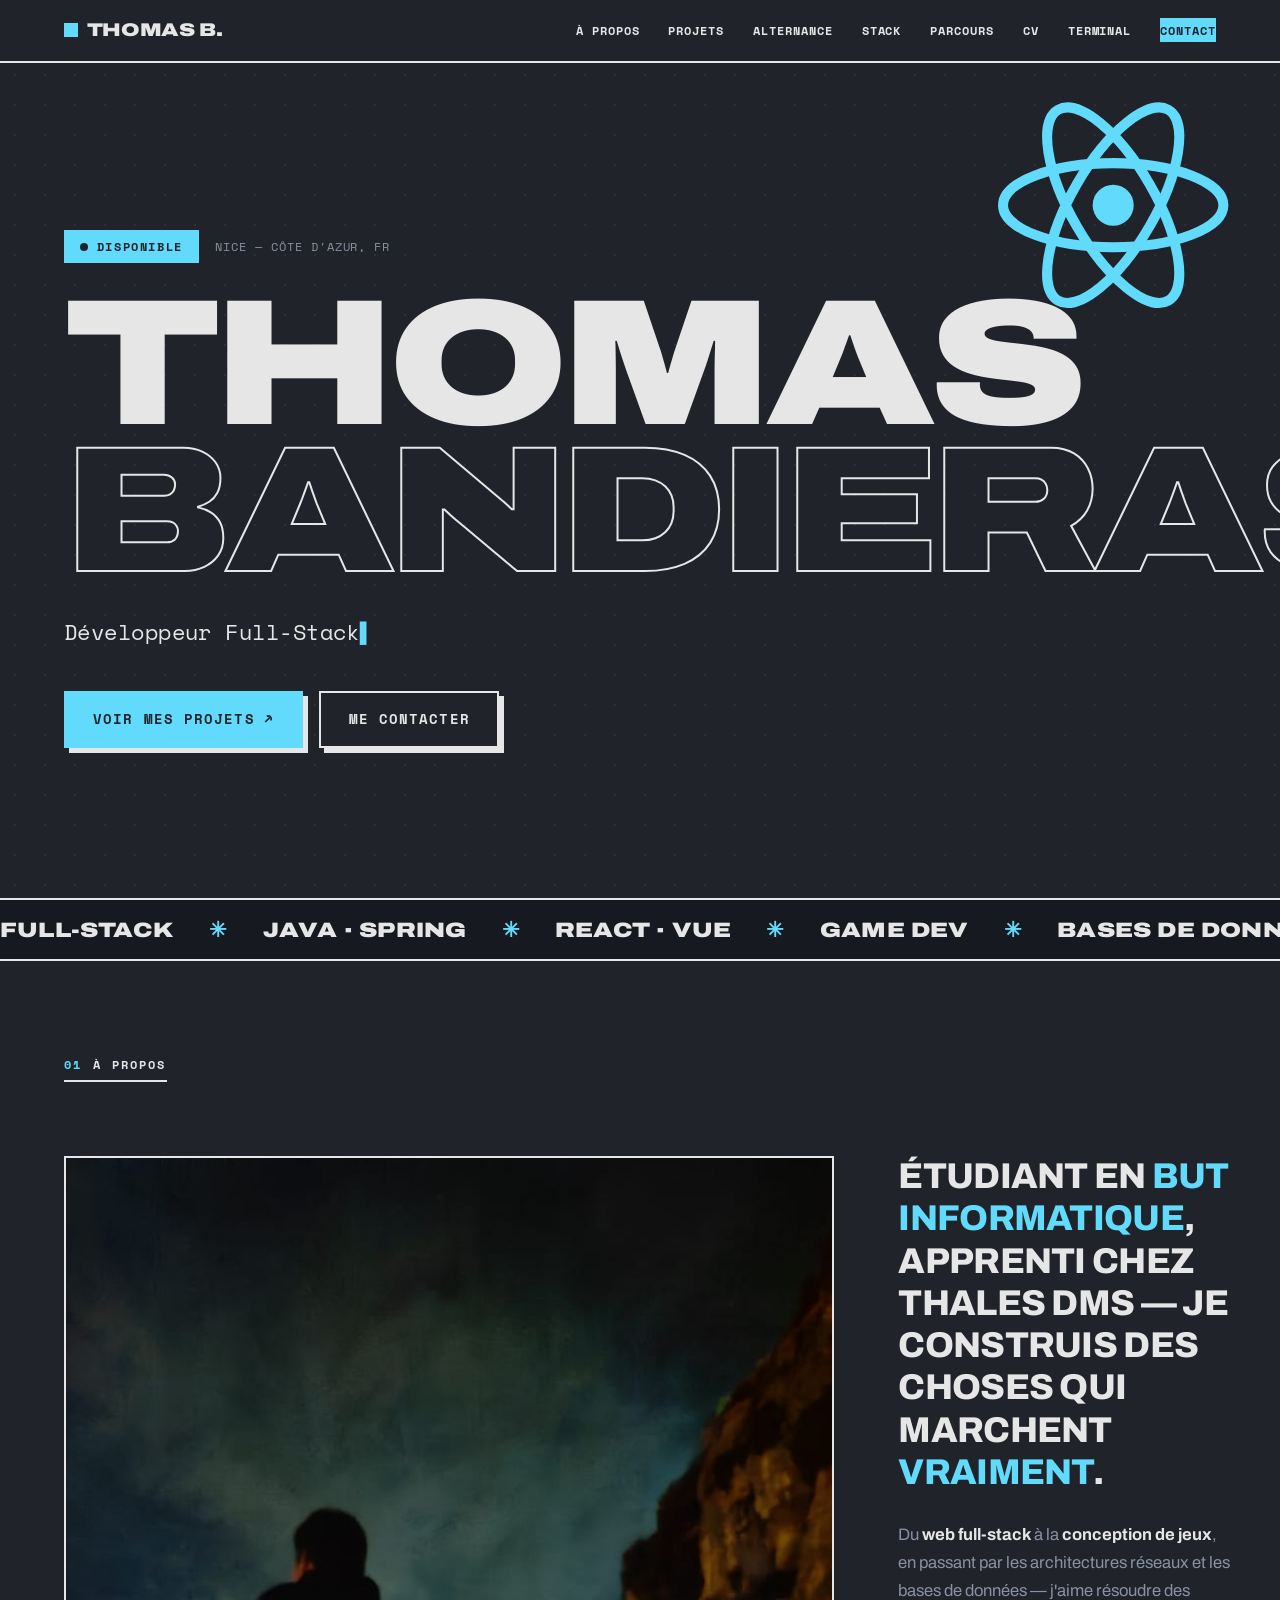
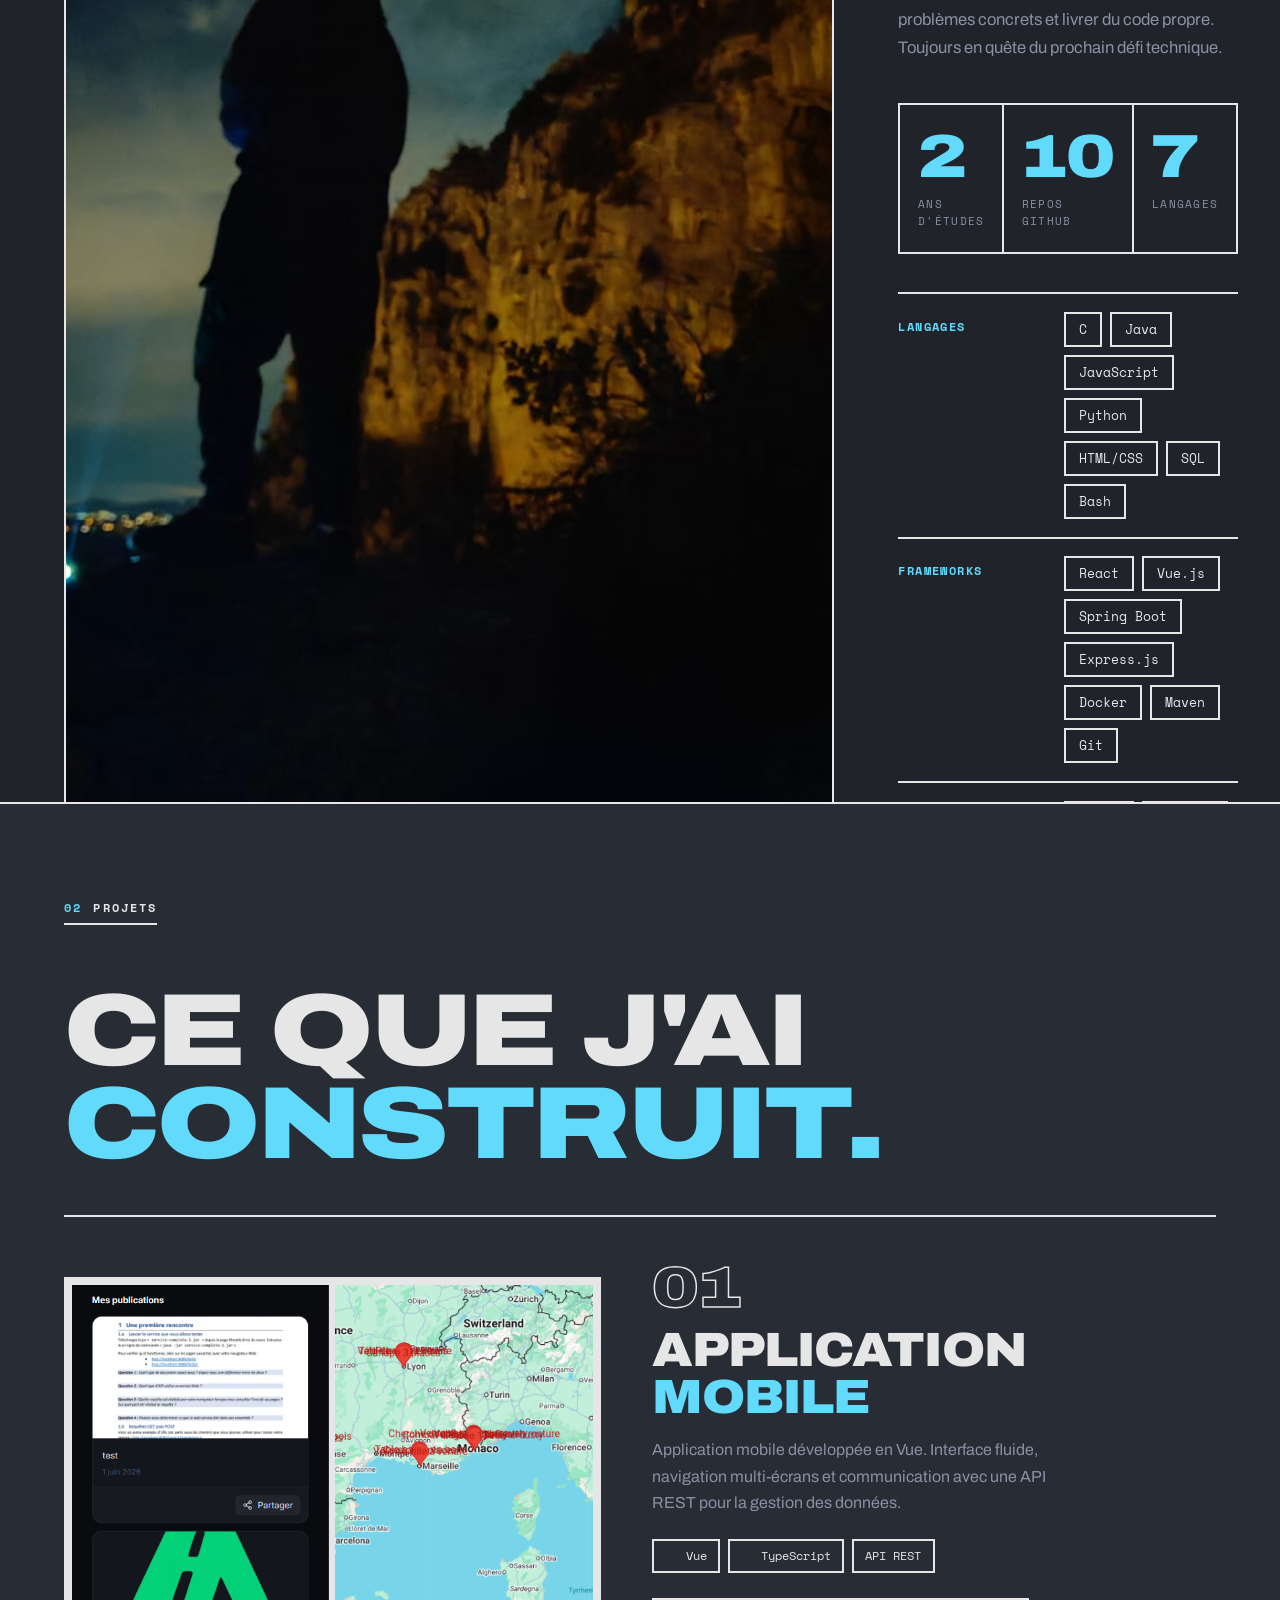
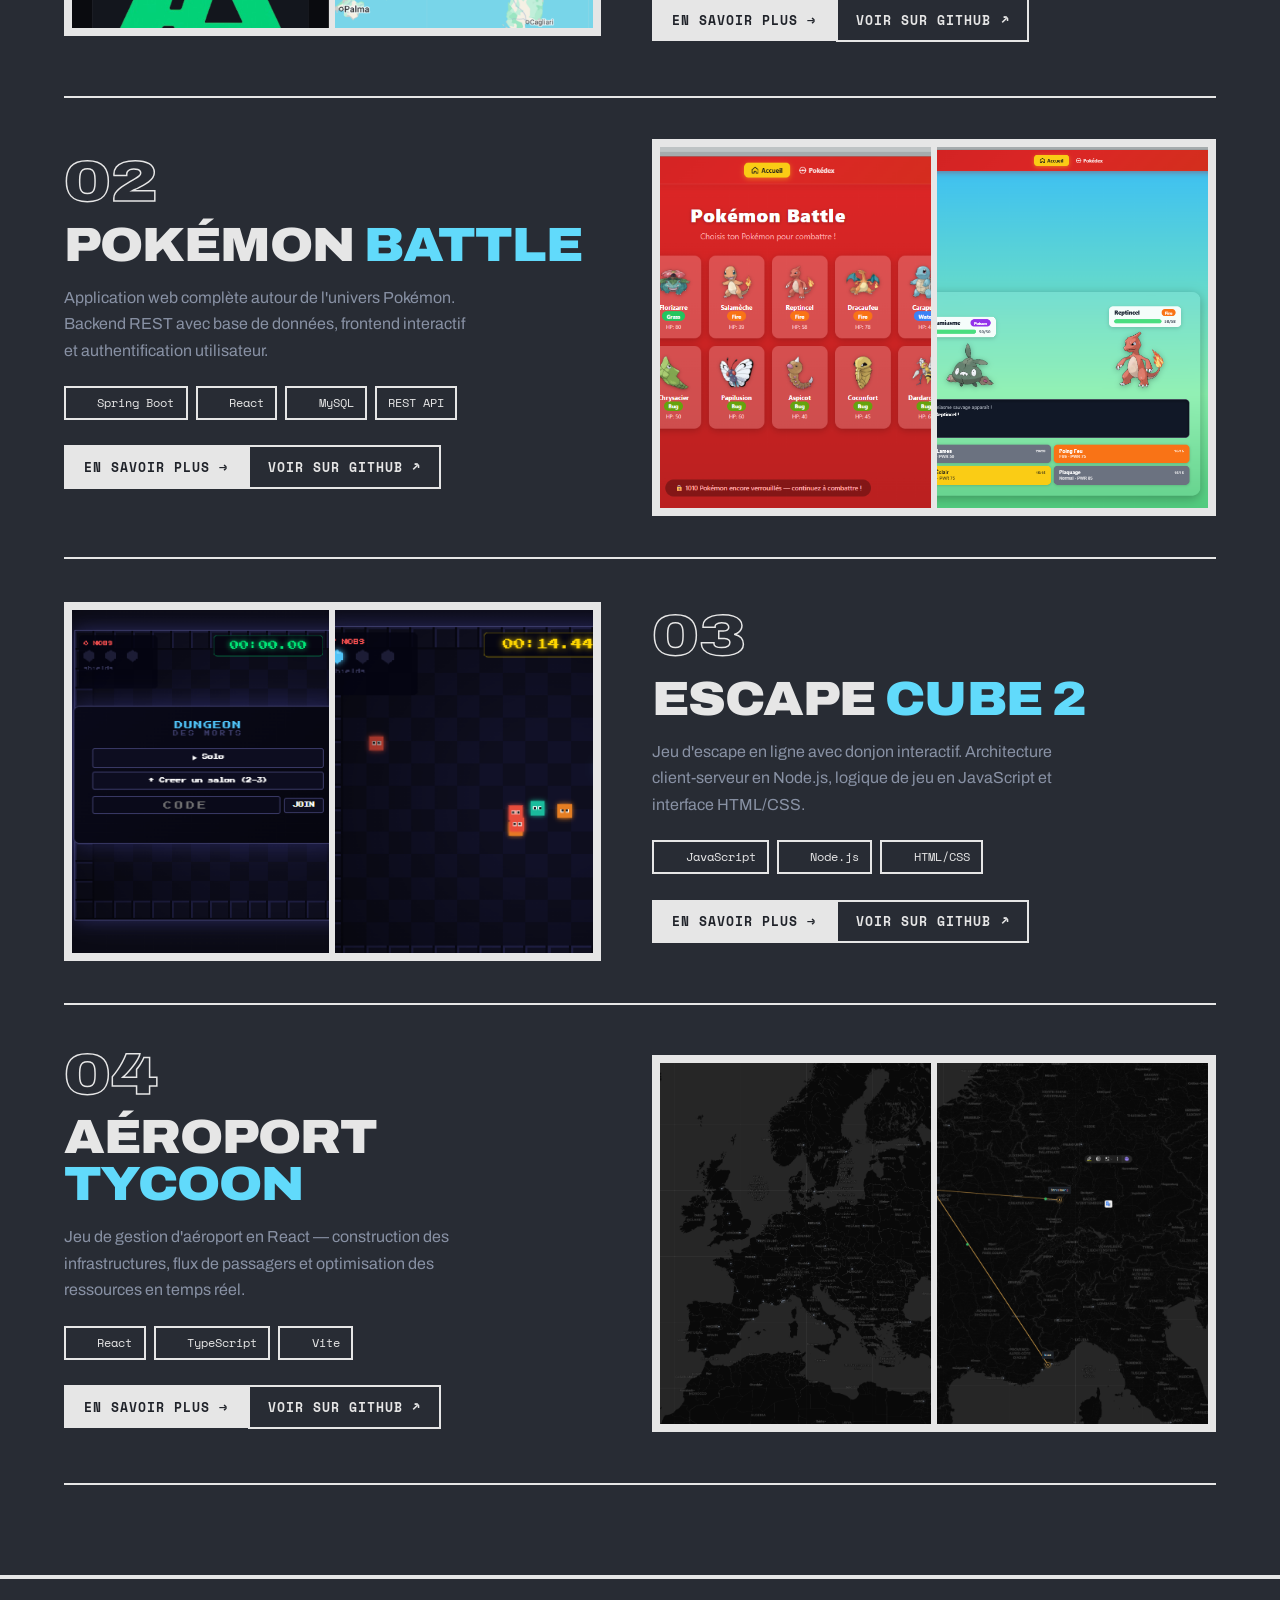
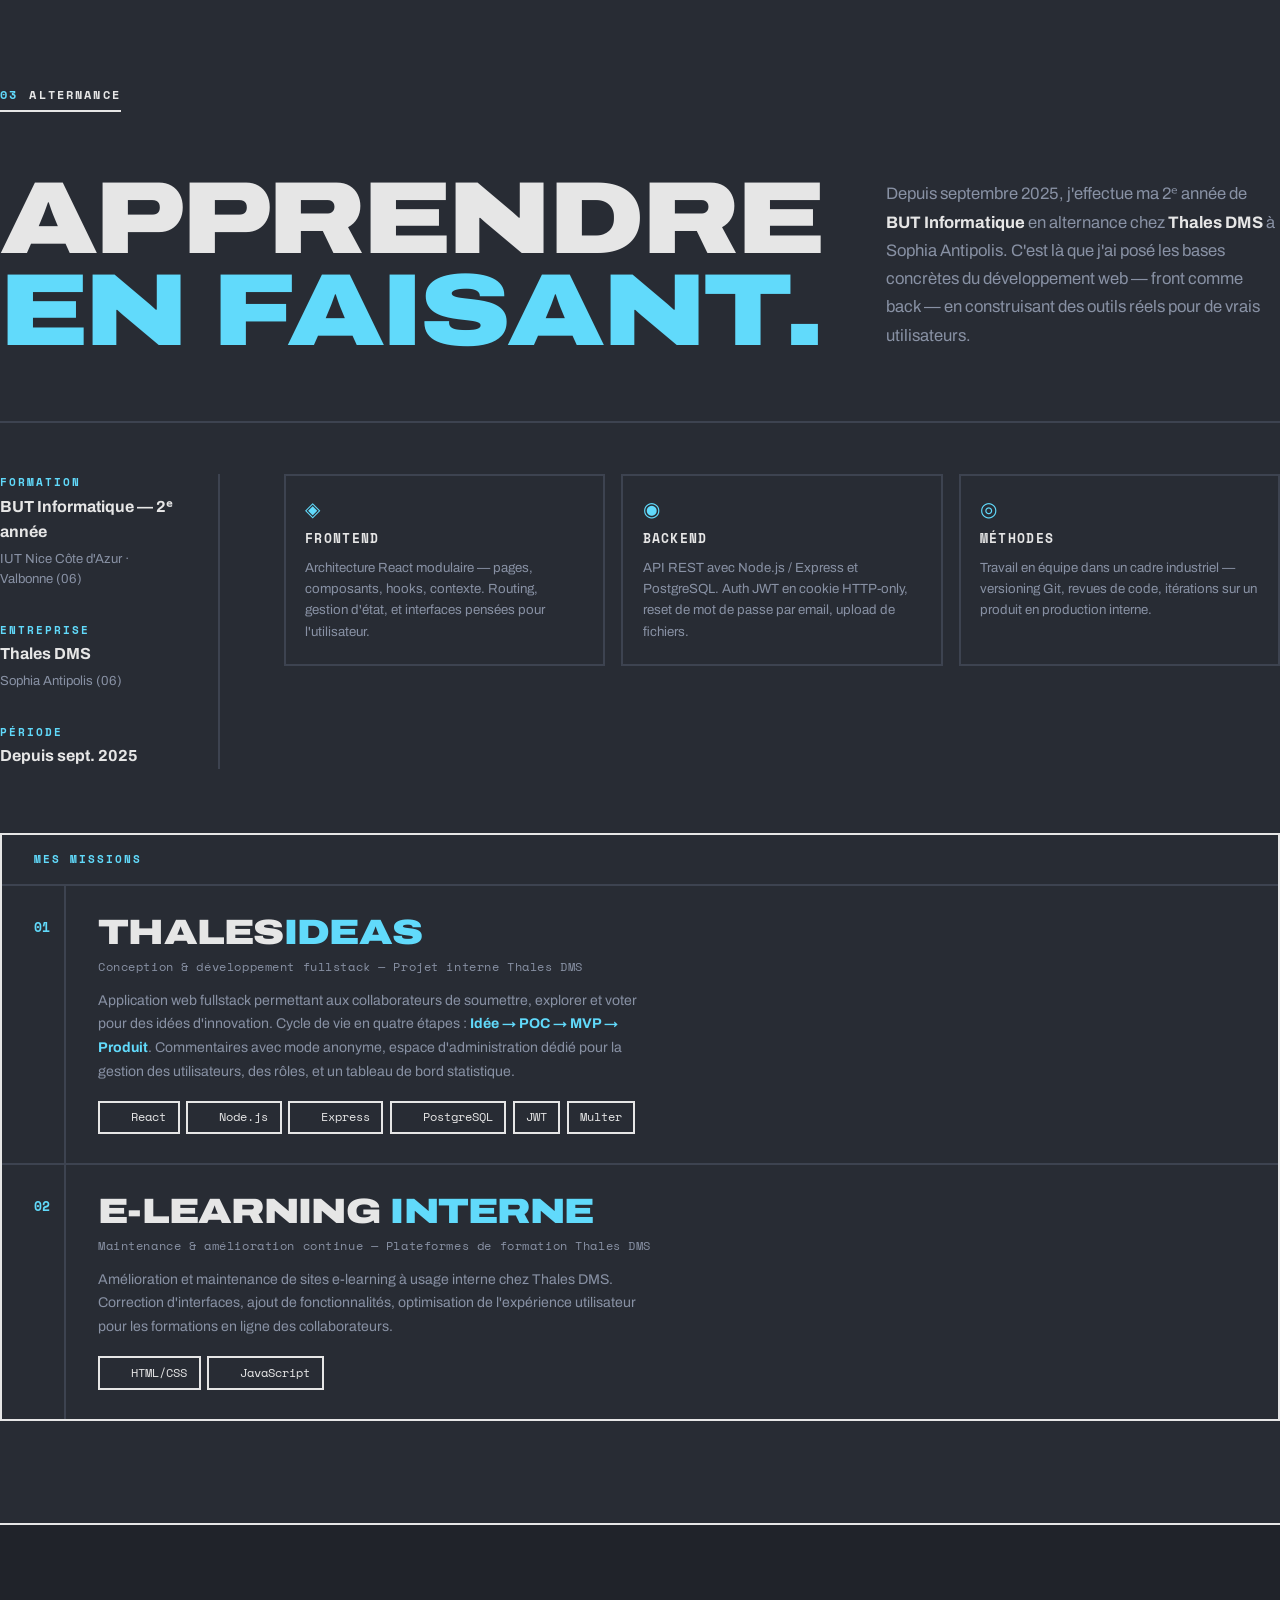
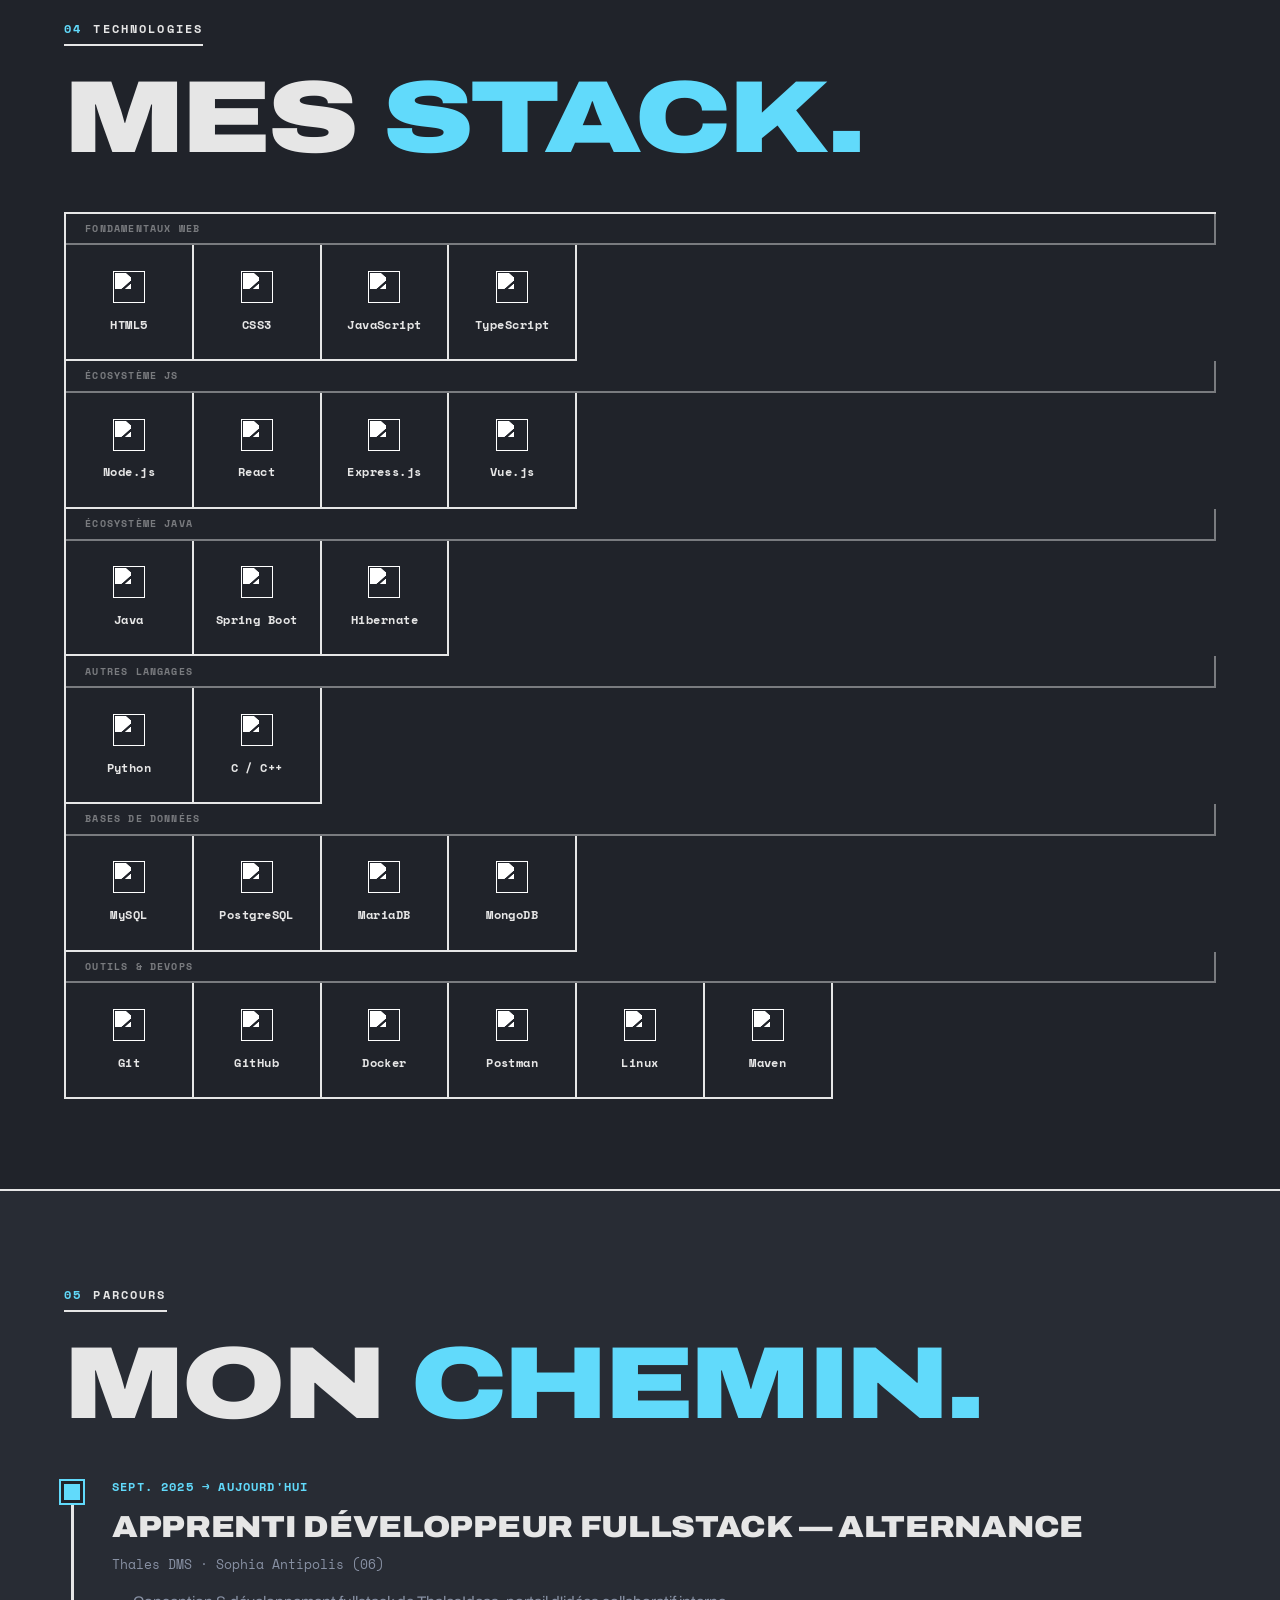
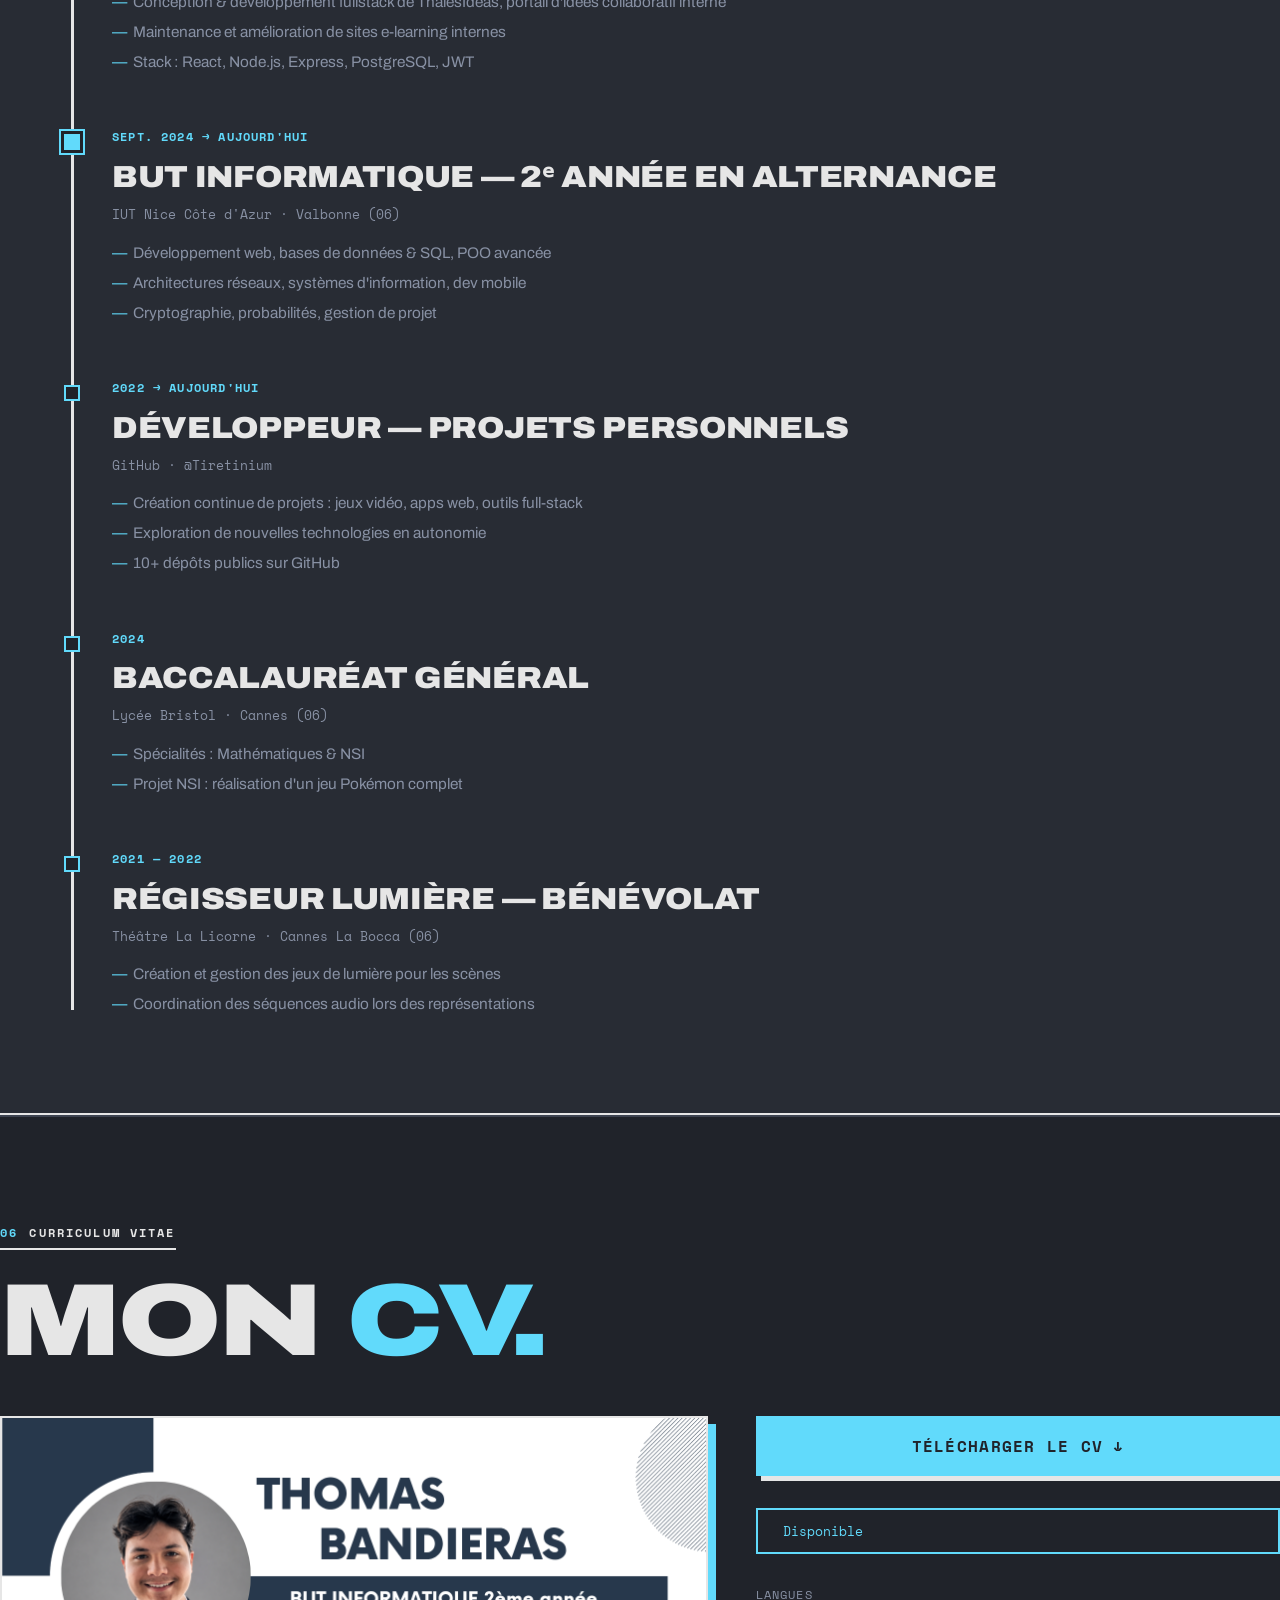
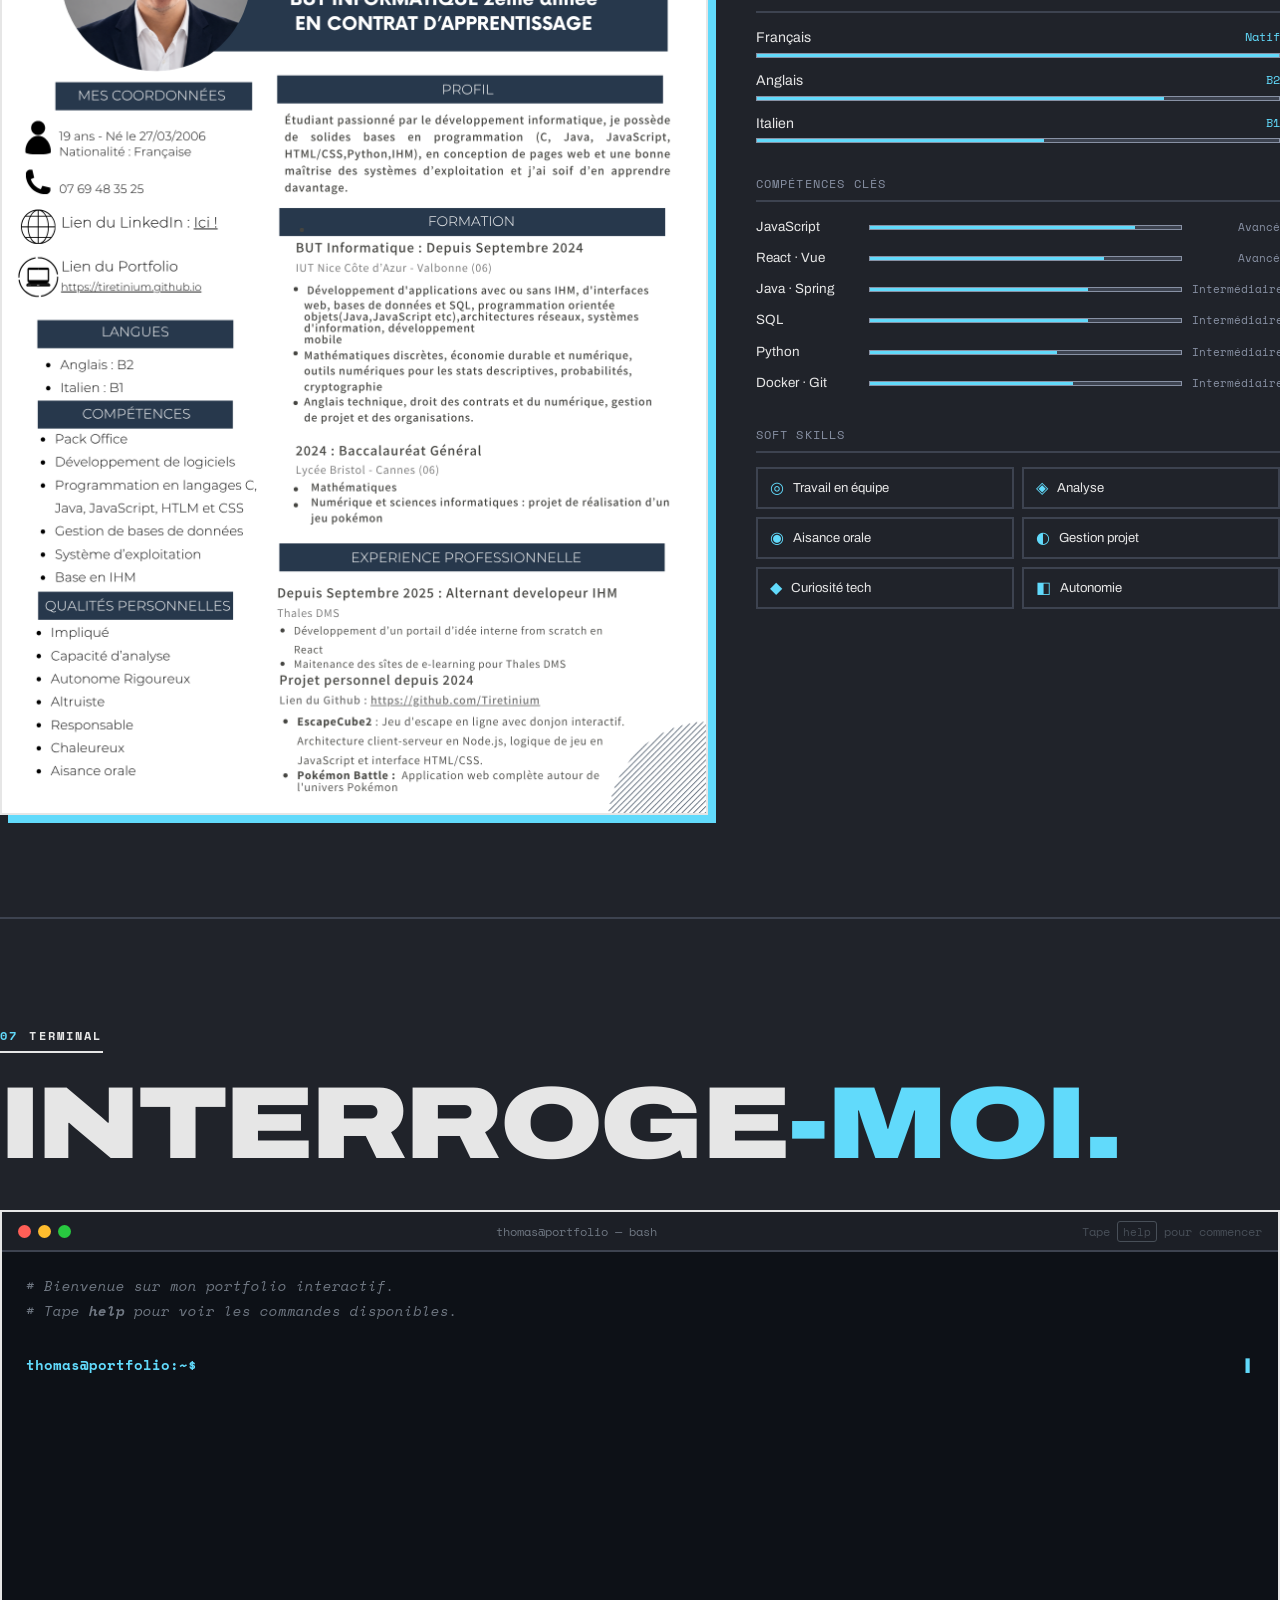
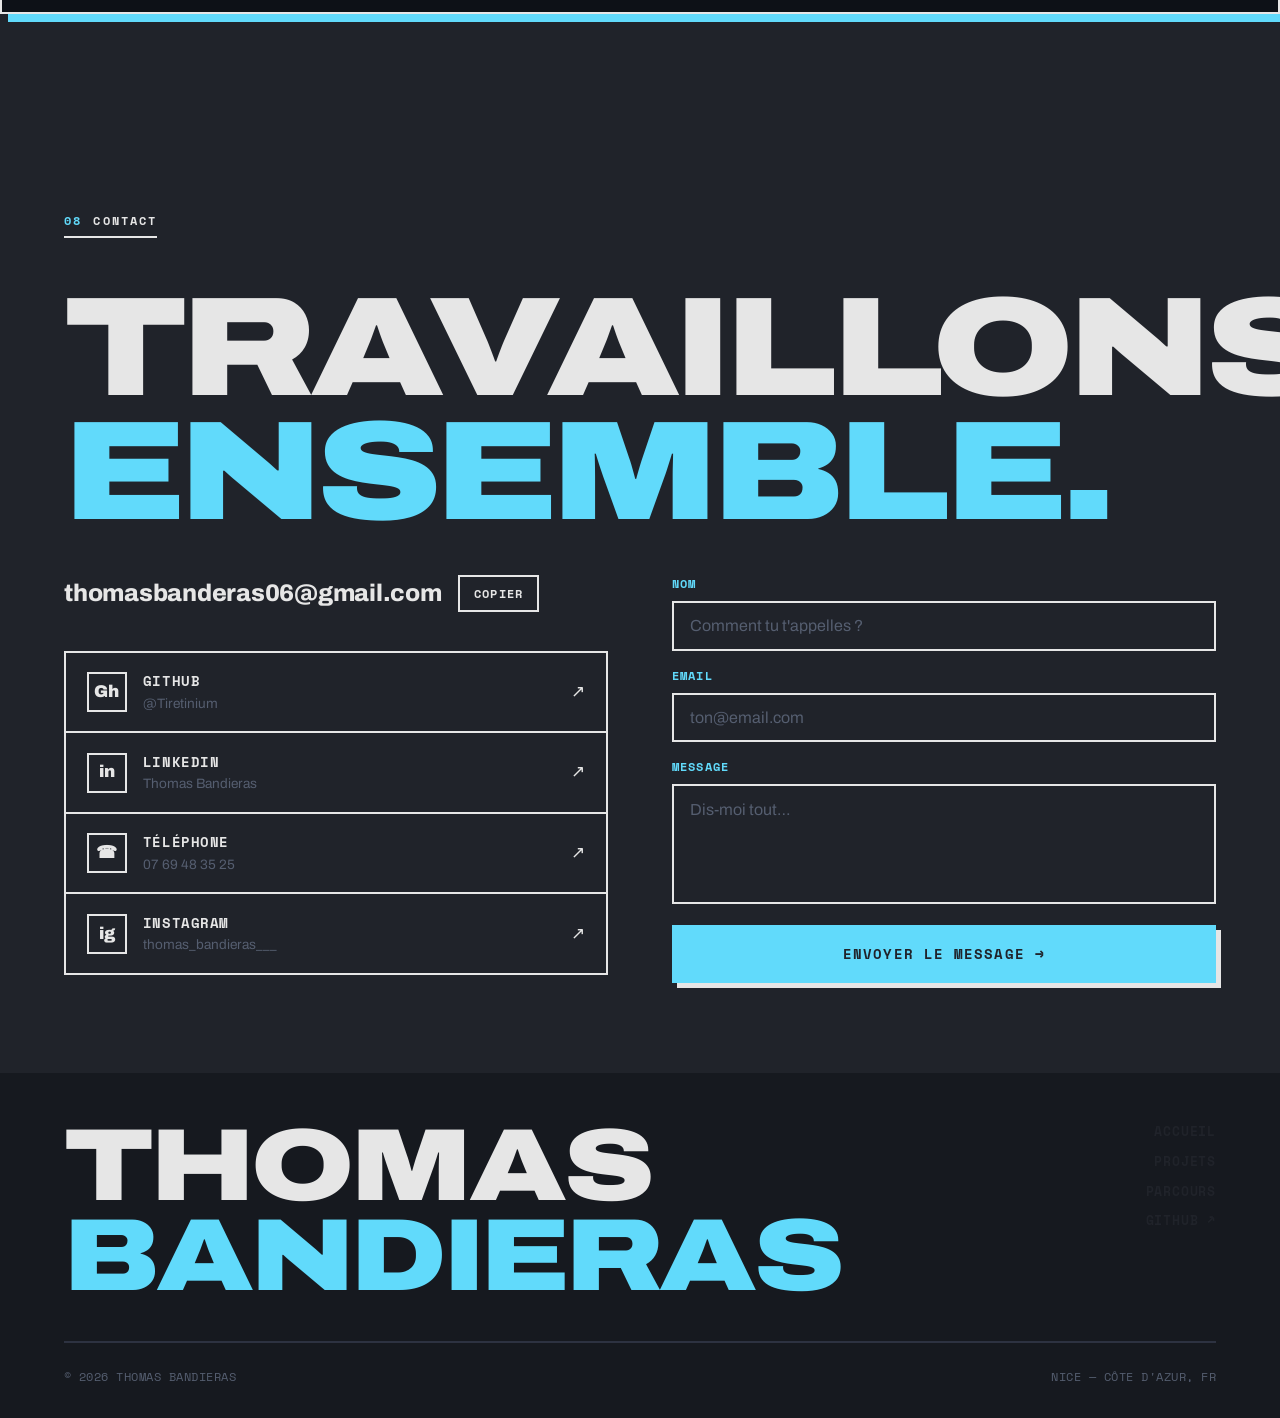
==== commit 4498d8ee: "Ajout d'un modal de détail pour chaque projet Co-Authored-By: Claude Sonnet 4.6 <noreply@anthropic.c" ====
--- a/index.html
+++ b/index.html
@@ -174,7 +174,7 @@
     <div class="proj-list">
 
       <!-- 01 -->
-      <article class="proj reveal">
+      <article class="proj reveal" data-proj-id="1">
         <div class="proj-visual">
           <div class="shots">
             <img src="imageAmettredanslehtml/AppMobile1.png" alt="App Mobile screen 1">
@@ -195,7 +195,7 @@
       </article>
 
       <!-- 02 -->
-      <article class="proj reveal">
+      <article class="proj reveal" data-proj-id="2">
         <div class="proj-visual">
           <div class="shots">
             <img src="imageAmettredanslehtml/PokeBattle1.png" alt="Pokémon Battle screen 1">
@@ -217,7 +217,7 @@
       </article>
 
       <!-- 03 -->
-      <article class="proj reveal">
+      <article class="proj reveal" data-proj-id="3">
         <div class="proj-visual">
           <div class="shots">
             <img src="imageAmettredanslehtml/EscapeCube1.png" alt="Escape Cube screen 1">
@@ -238,7 +238,7 @@
       </article>
 
       <!-- 04 -->
-      <article class="proj reveal">
+      <article class="proj reveal" data-proj-id="4">
         <div class="proj-visual">
           <div class="shots">
             <img src="imageAmettredanslehtml/AeroportTycon1.png" alt="Aéroport Tycoon screen 1">
@@ -669,6 +669,25 @@
   </div>
 </footer>
 
+<!-- MODAL PROJET -->
+<div id="projModal" class="pm-overlay" role="dialog" aria-modal="true">
+  <div class="pm">
+    <div class="pm-left">
+      <img class="pm-main-shot" id="pmMainShot" src="" alt="">
+      <div class="pm-thumbs" id="pmThumbs"></div>
+    </div>
+    <div class="pm-right">
+      <button class="pm-close" id="pmClose" aria-label="Fermer">✕</button>
+      <div class="pm-num" id="pmNum"></div>
+      <h3 class="pm-title" id="pmTitle"></h3>
+      <p class="pm-desc" id="pmDesc"></p>
+      <ul class="pm-features" id="pmFeatures"></ul>
+      <div class="pm-tech" id="pmTech"></div>
+      <a class="proj-go pm-go" id="pmGo" href="#" target="_blank" rel="noopener">Voir sur GitHub ↗</a>
+    </div>
+  </div>
+</div>
+
 <!-- LIGHTBOX -->
 <div class="lb" id="lb" role="dialog" aria-modal="true">
   <button class="lb-btn" id="lbPrev" aria-label="Précédent">←</button>
--- a/styles.css
+++ b/styles.css
@@ -1227,3 +1227,104 @@
   .alt-mission        { grid-template-columns: 2.5rem 1fr; }
 }
 
+/* ============================================================
+   MODAL PROJET
+   ============================================================ */
+.pm-overlay {
+  position: fixed; inset: 0;
+  background: rgba(0,0,0,.82);
+  display: flex; align-items: center; justify-content: center;
+  z-index: 2000;
+  opacity: 0; pointer-events: none;
+  transition: opacity .22s;
+  padding: 1.5rem;
+}
+.pm-overlay.open { opacity: 1; pointer-events: all; }
+
+.pm {
+  background: var(--paper);
+  border: var(--bw) solid var(--ink);
+  max-width: 860px; width: 100%;
+  max-height: 88vh; overflow-y: auto;
+  display: grid; grid-template-columns: 1fr 1fr;
+  position: relative;
+}
+
+.pm-left {
+  border-right: var(--bw) solid var(--ink);
+  display: flex; flex-direction: column;
+}
+.pm-main-shot {
+  width: 100%; aspect-ratio: 16/10;
+  object-fit: cover;
+  border-bottom: var(--bw) solid var(--ink);
+  display: block;
+}
+.pm-thumbs { display: flex; }
+.pm-thumb {
+  flex: 1; cursor: pointer; opacity: .45;
+  border-right: var(--bw) solid var(--ink);
+  transition: opacity .15s; overflow: hidden;
+}
+.pm-thumb:last-child { border-right: none; }
+.pm-thumb.active, .pm-thumb:hover { opacity: 1; }
+.pm-thumb img { width: 100%; aspect-ratio: 16/10; object-fit: cover; display: block; }
+
+.pm-right {
+  padding: 2rem 1.8rem;
+  display: flex; flex-direction: column;
+}
+.pm-close {
+  align-self: flex-end;
+  width: 42px; height: 42px;
+  background: var(--ink); color: var(--paper);
+  border: none; cursor: pointer; font-size: 1rem;
+  display: flex; align-items: center; justify-content: center;
+  transition: background .15s; flex-shrink: 0;
+  margin-bottom: .8rem; margin-right: -1.8rem; margin-top: -2rem;
+}
+.pm-close:hover { background: var(--red); color: var(--paper); }
+
+.pm-num {
+  font-family: var(--font-mono); font-size: .65rem;
+  letter-spacing: .15em; opacity: .4;
+  margin-bottom: .5rem;
+}
+.pm-title {
+  font-size: clamp(1.4rem, 3vw, 1.85rem);
+  line-height: 1.1; margin-bottom: 1rem;
+}
+.pm-title em { font-style: normal; color: var(--red); }
+.pm-desc {
+  color: var(--ink-soft); line-height: 1.7; font-size: .93rem;
+  margin-bottom: 1.2rem;
+}
+.pm-features {
+  list-style: none; margin-bottom: 1.4rem;
+}
+.pm-features li {
+  font-family: var(--font-mono); font-size: .72rem;
+  padding: .38rem 0;
+  border-bottom: 1px solid var(--line);
+  color: var(--ink-soft);
+}
+.pm-features li::before { content: '→ '; color: var(--red); }
+.pm-tech { display: flex; flex-wrap: wrap; gap: .4rem; margin-bottom: 1.6rem; }
+.pm-go { align-self: flex-start; margin-top: auto; }
+
+.proj-more {
+  font-family: var(--font-mono); font-weight: 700; font-size: .82rem;
+  letter-spacing: .08em; text-transform: uppercase;
+  display: inline-flex; align-items: center; gap: .5rem;
+  padding: .6rem 1.1rem; margin-bottom: .8rem;
+  border: var(--bw) solid var(--ink);
+  background: var(--ink); color: var(--paper);
+  cursor: pointer; transition: .2s;
+}
+.proj-more:hover { background: var(--red); border-color: var(--red); }
+
+@media (max-width: 620px) {
+  .pm { grid-template-columns: 1fr; }
+  .pm-left { border-right: none; border-bottom: var(--bw) solid var(--ink); }
+}
+
